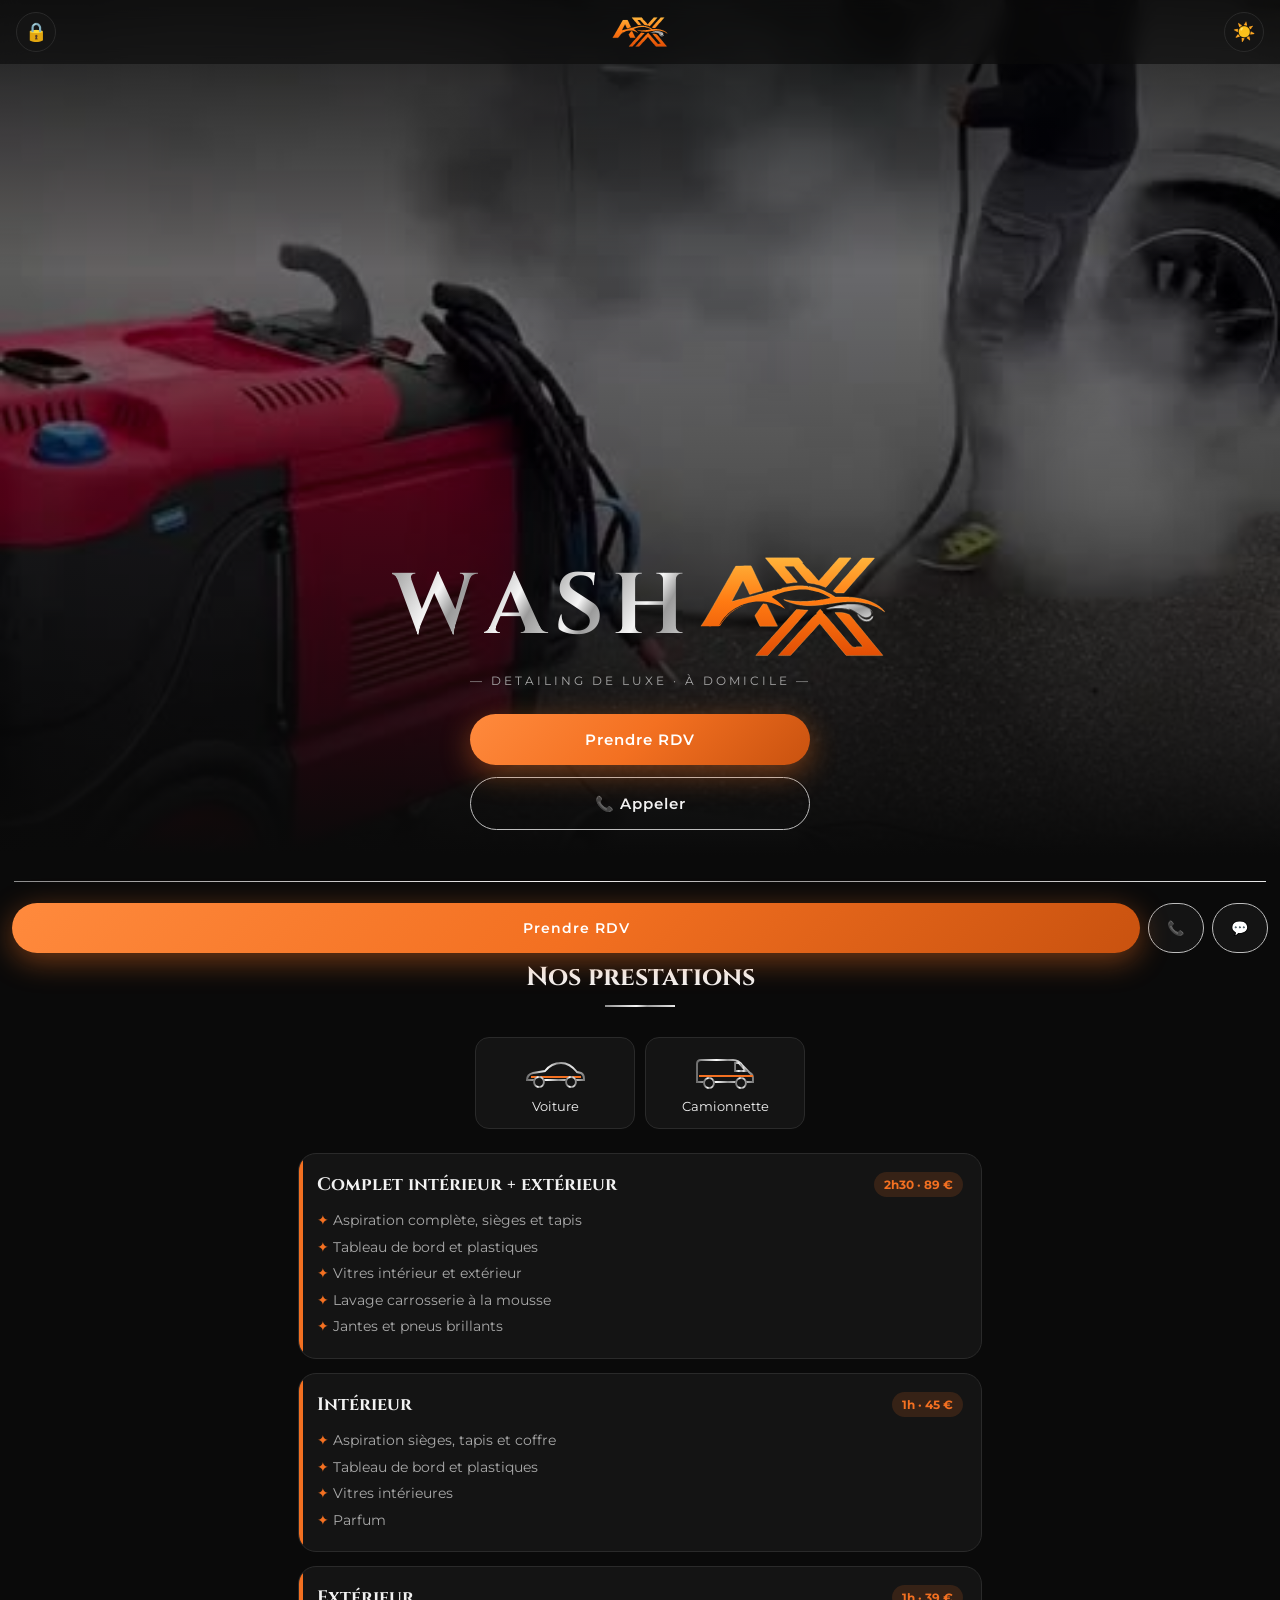
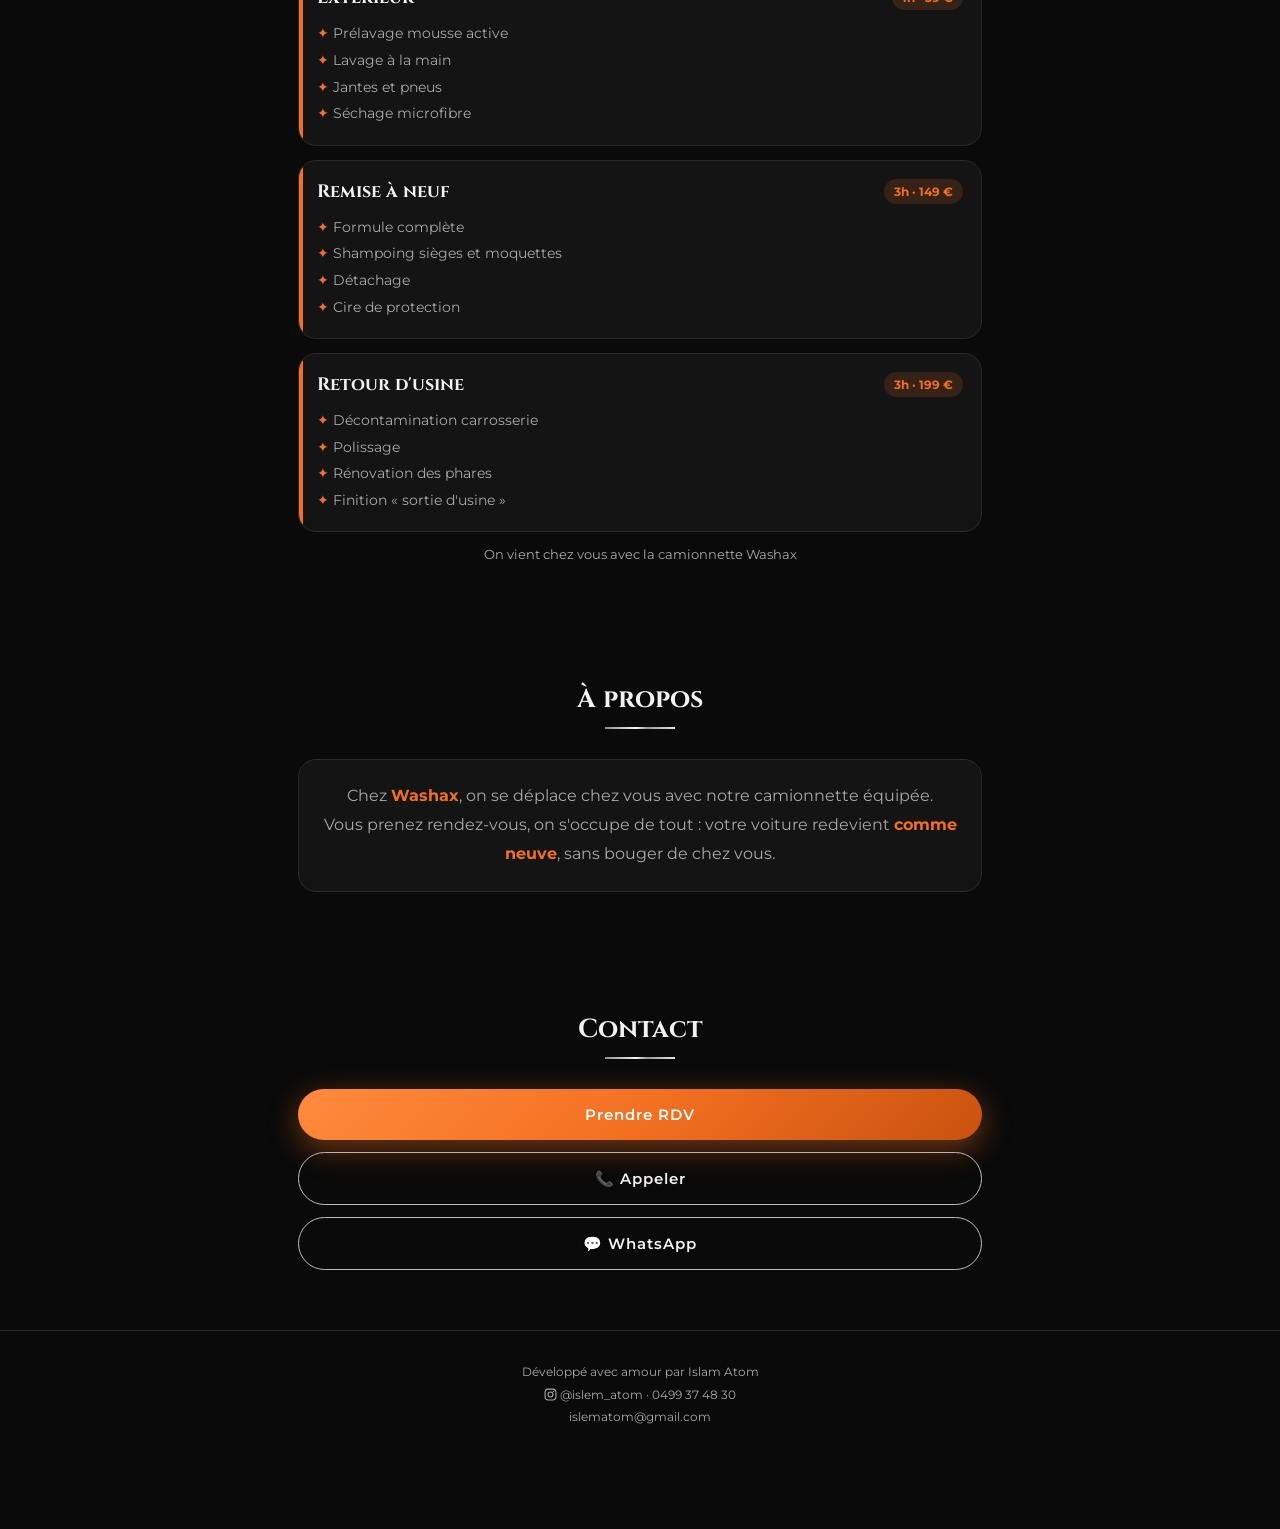
==== index.html @ f74127c4 "Washax v5.3 : site + panel + vidéo + logo Co-Authored-By: Claude Opus 5.5 <noreply@anthropic.com> Cl" ====
<!DOCTYPE html>
<html lang="fr">
<head>
<meta charset="UTF-8">
<meta name="viewport" content="width=device-width,initial-scale=1">
<title>Washax · Lavage auto à domicile</title>
<meta name="theme-color" content="#0a0a0a">
<link rel="icon" type="image/png" href="icone-48.png"><link rel="apple-touch-icon" href="icone-180.png">
<meta property="og:title" content="Washax · Lavage auto de luxe à domicile"><meta property="og:description" content="Réservez votre lavage en ligne : on vient chez vous avec la camionnette Washax."><meta property="og:image" content="https://washax.netlify.app/og.jpg"><meta property="og:image:width" content="1200"><meta property="og:image:height" content="630"><meta property="og:type" content="website"><meta name="twitter:card" content="summary_large_image">

<link href="https://fonts.googleapis.com/css2?family=Cinzel:wght@500;700&family=Montserrat:wght@300;400;600&display=swap" rel="stylesheet">
<style>
:root{--bg:#0a0a0a;--card:#141414;--txt:#f2f2f2;--sub:#a9a9a9;--or:#F37021;--ag:linear-gradient(120deg,#8d8d8d,#f5f5f5 45%,#9a9a9a 60%,#e8e8e8);--line:#2a2a2a}
body.jour{--bg:#f5f2ee;--card:#fff;--txt:#151515;--sub:#666;--line:#e3ddd5}
*{box-sizing:border-box;margin:0;padding:0}
body{background:var(--bg);color:var(--txt);font-family:Montserrat,sans-serif;transition:.4s;overflow-x:hidden}
.top{position:fixed;top:0;left:0;right:0;z-index:20;display:flex;justify-content:space-between;align-items:center;padding:12px 16px;background:rgba(10,10,10,.6);backdrop-filter:blur(10px)}
body.jour .top{background:rgba(245,242,238,.8)}
.ic{width:40px;height:40px;border-radius:50%;border:1px solid var(--line);background:var(--card);color:var(--txt);font-size:18px;cursor:pointer}
.logo{font-family:Cinzel;font-weight:700;letter-spacing:4px;font-size:20px;background:var(--ag);-webkit-background-clip:text;color:transparent;background-size:200%;animation:sh 4s linear infinite}
.logo b{color:var(--or);-webkit-text-fill-color:var(--or)}
@keyframes sh{to{background-position:200%}}
.hero{min-height:100svh;display:flex;flex-direction:column;justify-content:center;align-items:center;text-align:center;padding:90px 20px 40px;position:relative;overflow:hidden}
.glow{position:absolute;width:520px;height:520px;border-radius:50%;background:radial-gradient(circle,rgba(243,112,33,.35),transparent 65%);top:20%;animation:pulse 4s ease-in-out infinite}
@keyframes pulse{50%{transform:scale(1.15);opacity:.6}}
.show{position:absolute;top:70px;left:0;right:0;height:120px;perspective:300px;pointer-events:none}
.show i{position:absolute;left:50%;height:3px;border-radius:3px;background:linear-gradient(90deg,transparent,#fff,transparent);box-shadow:0 0 18px #fff,0 0 40px rgba(243,112,33,.6);transform:translateX(-50%) scaleX(0);animation:led .9s forwards}
.show i:nth-child(1){top:10px;width:90%;animation-delay:.2s}.show i:nth-child(2){top:45px;width:70%;animation-delay:.45s}.show i:nth-child(3){top:75px;width:50%;animation-delay:.7s}
@keyframes led{to{transform:translateX(-50%) scaleX(1)}}
.sol{position:absolute;left:0;right:0;bottom:30px;height:1px;background:linear-gradient(90deg,transparent,#c9c9c9 30%,#F37021 50%,#c9c9c9 70%,transparent);opacity:.7}
body.jour .show i{background:linear-gradient(90deg,transparent,#F37021,transparent);box-shadow:0 0 14px rgba(243,112,33,.5)}
.hero:before,.hero:after{content:"";position:absolute;left:14px;right:14px;height:1px;background:var(--ag)}
.hero:before{top:72px}.hero:after{bottom:18px}
.photo{position:absolute;inset:0;background-size:cover;background-position:center 60%;animation:kb 14s ease-out both}
@keyframes kb{from{transform:scale(1.25);filter:brightness(.2) saturate(0)}25%{filter:brightness(.75) saturate(1)}to{transform:scale(1.02);filter:brightness(.75)}}
.jet .sale{filter:sepia(.7) saturate(.6) brightness(.85) contrast(.8) blur(.6px)!important}
.boue{position:absolute;inset:0;background:url("data:image/svg+xml,%3Csvg xmlns='http://www.w3.org/2000/svg' width='400' height='800'%3E%3Cfilter id='n'%3E%3CfeTurbulence type='fractalNoise' baseFrequency='.018' numOctaves='4' seed='7'/%3E%3CfeColorMatrix values='0 0 0 0 .32 0 0 0 0 .23 0 0 0 0 .13 0 0 0 -2.4 1.55'/%3E%3C/filter%3E%3Crect width='400' height='800' filter='url(%23n)'/%3E%3C/svg%3E") center/cover;mix-blend-mode:multiply;opacity:.8}
.boue svg{position:absolute;inset:0;width:100%;height:100%}
.jet .barre:before,.jet .barre:after{content:"";position:absolute;top:0;bottom:0;width:40px;left:-36px;background:linear-gradient(90deg,transparent,rgba(255,255,255,.35));filter:blur(4px)}
.jet .barre:after{left:4px;background:linear-gradient(90deg,rgba(243,112,33,.4),transparent)}
.jet .propre{clip-path:none!important;opacity:0}
.jet.go .propre{animation:fondu 1.4s ease forwards,zoom 6s linear forwards!important}
@keyframes fondu{to{opacity:1}}
.jet .reflet{position:absolute;top:-20%;left:-60%;width:30%;height:140%;background:linear-gradient(100deg,transparent,rgba(255,255,255,.22),transparent);transform:skewX(-18deg)}
.jet.go .reflet{animation:refl 2.2s 1.2s ease-in-out}
@keyframes refl{to{left:140%}}
.jet .fv{position:absolute;inset:0;width:100%;height:100%;object-fit:cover;filter:brightness(.55) contrast(1.05) saturate(.9);transform:scale(1.05)}
.jet .fv{pointer-events:none}.fv::-webkit-media-controls,.fv::-webkit-media-controls-start-playback-button,.fv::-webkit-media-controls-panel{display:none!important;-webkit-appearance:none}
.jet{background-size:cover;background-position:center}.jet.nov .fv{opacity:0}.jet.nov{animation:kbf 12s ease-in-out infinite alternate;filter:brightness(.55)}@keyframes kbf{from{background-size:110%}to{background-size:135%}}
#splash{position:fixed;inset:0;z-index:80;background:radial-gradient(circle at 50% 45%,#1a1007,#000 65%);display:flex;flex-direction:column;align-items:center;justify-content:center;gap:14px;animation:spOut .7s 3.4s forwards;cursor:pointer}
#splash.out{animation:spOut .4s forwards}
@keyframes spOut{to{opacity:0;visibility:hidden}}
#splash .spn{font-family:Cinzel;font-weight:700;letter-spacing:12px;font-size:26px;background:linear-gradient(120deg,#8d8d8d,#fafafa 45%,#9a9a9a 60%,#e8e8e8);-webkit-background-clip:text;color:transparent;opacity:0;animation:let .8s 2.1s forwards}
#splash .spn b{-webkit-text-fill-color:#F37021}
#splash .spt{font-size:11px;letter-spacing:4px;text-transform:uppercase;color:#a9a9a9;opacity:0;animation:let .8s 2.5s forwards}
.voile{position:absolute;inset:0;background:linear-gradient(180deg,rgba(10,10,10,.85) 0%,rgba(10,10,10,.15) 35%,rgba(10,10,10,.35) 55%,var(--bg) 96%)}
.sweep2{position:absolute;inset:0;overflow:hidden}
.sweep2:after{content:"";position:absolute;top:-20%;left:-60%;width:35%;height:140%;background:linear-gradient(100deg,transparent,rgba(255,255,255,.28),transparent);transform:skewX(-18deg);animation:sw2 5s 2.5s ease-in-out infinite}
@keyframes sw2{0%{left:-60%}45%,100%{left:140%}}
.intro{position:fixed;inset:0;z-index:60;background:#050505;display:flex;flex-direction:column;align-items:center;justify-content:center;animation:out .7s 2.7s forwards}
@keyframes out{to{opacity:0;visibility:hidden}}
.lgi{width:150px;height:150px}
.lgi .d1,.lgi .d2,.lgi .d3{stroke-dasharray:300;stroke-dashoffset:300;animation:draw 1.4s ease forwards}
.lgi .d2{animation-delay:.3s}.lgi .d3{animation-delay:.7s}
@keyframes draw{to{stroke-dashoffset:0}}
.lgi .d4{transform:translateY(-60px);opacity:0;animation:goutte .6s 1.6s cubic-bezier(.5,0,.6,1.4) forwards}
@keyframes goutte{to{transform:none;opacity:1}}
.nom{font-family:Cinzel;font-weight:700;letter-spacing:10px;font-size:26px;margin-top:18px;background:var(--ag);-webkit-background-clip:text;color:transparent;opacity:0;animation:let .8s 1.9s forwards}
.nom b{-webkit-text-fill-color:#F37021}
.jet{position:absolute;inset:0;overflow:hidden}
.jet img{position:absolute;inset:0;width:100%;height:100%;object-fit:cover;transform:scale(1.08)}
.jet .sale{filter:grayscale(1) brightness(.35) contrast(.9) blur(1px)}
.jet .propre{clip-path:inset(0 100% 0 0);filter:saturate(1.15) contrast(1.05)}
.jet .barre{position:absolute;top:0;bottom:0;left:0;width:4px;background:#fff;box-shadow:0 0 12px #fff,0 0 30px #F37021,0 0 60px #F37021;opacity:0}
.jet.go .propre{animation:rev 2.2s cubic-bezier(.6,0,.3,1) forwards,zoom 6s linear forwards}
.jet.go .barre{animation:bar 2.2s cubic-bezier(.6,0,.3,1) forwards}
.jet.go .sale,.jet.go .boue{animation:zoom 6s linear forwards}
@keyframes rev{to{clip-path:inset(0 0 0 0)}}
@keyframes bar{0%{left:0;opacity:1}95%{opacity:1}100%{left:100%;opacity:0}}
@keyframes zoom{from{transform:scale(1.08)}to{transform:scale(1.18)}}
.voile{position:absolute;inset:0;background:linear-gradient(180deg,rgba(5,5,5,.8) 0%,rgba(5,5,5,0) 30%,rgba(5,5,5,.25) 55%,var(--bg) 95%)}
.hero>*:not(.jet):not(.voile){position:relative}
.hero{justify-content:flex-end;padding-bottom:60px}
.lgh{width:64px;height:64px;opacity:0;animation:let .8s .1s forwards}
.modele{margin-top:18px;font-size:11px;letter-spacing:3px;color:var(--or);text-transform:uppercase;min-height:14px;transition:opacity .4s}
.scene{position:absolute!important;inset:0;width:auto;max-width:none;height:auto}
.hero{justify-content:flex-end;padding-bottom:70px}
.real{display:flex;gap:12px;overflow-x:auto;scroll-snap-type:x mandatory;padding-bottom:10px;-webkit-overflow-scrolling:touch}
.real::-webkit-scrollbar{display:none}
.real figure{flex:0 0 78%;scroll-snap-align:center;border-radius:18px;overflow:hidden;position:relative;aspect-ratio:3/4;border:1px solid var(--line)}
.real img{width:100%;height:100%;object-fit:cover;transition:transform 6s}
.real figure:hover img{transform:scale(1.08)}
.real figcaption{position:absolute;left:0;right:0;bottom:0;padding:30px 14px 12px;background:linear-gradient(transparent,rgba(0,0,0,.85));color:#fff;font-family:Cinzel;font-size:15px}
.real figcaption b{display:block;font-family:Montserrat;font-weight:400;font-size:11px;letter-spacing:2px;color:var(--or)}
.scene{position:relative;width:100%;max-width:440px;height:200px}
.car{position:absolute;left:50%;bottom:34px;width:360px;transform:translateX(-50%);animation:drive 1.5s cubic-bezier(.15,.85,.25,1) both;overflow:visible}
.refl{bottom:-58px;transform:translateX(-50%) scaleY(-1);opacity:.18;-webkit-mask:linear-gradient(to top,#000,transparent 55%);mask:linear-gradient(to top,#000,transparent 55%);animation:driver 1.5s cubic-bezier(.15,.85,.25,1) both}
@keyframes drive{from{transform:translateX(-170%)}to{transform:translateX(-50%)}}
@keyframes driver{from{transform:translateX(-170%) scaleY(-1)}to{transform:translateX(-50%) scaleY(-1)}}
.wh{transform-box:fill-box;transform-origin:center;animation:spin .3s linear 5}
@keyframes spin{to{transform:rotate(360deg)}}
.beam,.phare{opacity:0;animation:on .5s 1.5s forwards}
@keyframes on{30%{opacity:1}45%{opacity:.2}100%{opacity:1}}
.under{animation:on 1s 1.5s both}
.foam{opacity:0;animation:foam 4.4s 1.6s forwards}
@keyframes foam{0%{opacity:0}25%,60%{opacity:1}85%,100%{opacity:0}}
.sweep rect{animation:swp 3.5s 4s ease-in-out infinite}
@keyframes swp{0%{transform:skewX(-20deg) translateX(0)}40%,100%{transform:skewX(-20deg) translateX(560px)}}
.spk path{transform-box:fill-box;transform-origin:center;transform:scale(0);animation:spk 2s 4.4s ease-in-out infinite}
.spk path:nth-child(2){animation-delay:4.8s}.spk path:nth-child(3){animation-delay:5.2s}
@keyframes spk{0%,100%{transform:scale(0) rotate(0)}40%{transform:scale(1.3) rotate(90deg)}70%{transform:scale(0)}}
.drop{position:absolute;top:0;width:2px;height:18px;background:linear-gradient(transparent,#bfe6ff);opacity:0;animation:fall linear infinite}
@keyframes fall{0%{transform:translateY(0);opacity:.9}100%{transform:translateY(150px);opacity:0}}
.pluie{position:absolute;inset:0;opacity:0;animation:pl 3.5s .3s forwards}
@keyframes pl{20%,70%{opacity:1}100%{opacity:0}}
.veh div svg{width:64px;height:40px;display:block;margin:0 auto 6px}
.bub{position:absolute;bottom:30px;border-radius:50%;border:1.5px solid rgba(255,255,255,.7);background:radial-gradient(circle at 30% 30%,rgba(255,255,255,.6),rgba(243,112,33,.08));animation:up linear infinite;opacity:0}
@keyframes up{0%{transform:translateY(0) scale(.4);opacity:0}15%{opacity:1}100%{transform:translateY(-240px) scale(1.1);opacity:0}}
h1 .axw{background:none!important;-webkit-text-fill-color:initial;color:initial;display:inline-flex;align-items:center}
h1{align-items:center;font-family:Cinzel;font-size:clamp(44px,13vw,86px);letter-spacing:6px;margin-top:10px;display:flex;gap:2px;justify-content:center}
h1 span{display:inline-block;background:var(--ag);-webkit-background-clip:text;color:transparent;opacity:0;animation:let .6s forwards}
h1 span.o{background:none;color:var(--or);-webkit-text-fill-color:var(--or);text-shadow:0 0 25px rgba(243,112,33,.6)}
@keyframes let{from{opacity:0;transform:translateY(30px) rotateX(90deg)}to{opacity:1;transform:none}}
.tag{color:var(--sub);letter-spacing:3px;text-transform:uppercase;font-size:12px;margin:8px 0 26px;opacity:0;animation:let .8s 4s forwards}
.btns{display:flex;flex-direction:column;gap:12px;width:100%;max-width:340px;opacity:0;animation:let .8s 4.3s forwards}
.b{display:block;padding:16px;border-radius:40px;font-weight:600;letter-spacing:1px;text-decoration:none;text-align:center;border:none;cursor:pointer;font-size:15px;font-family:inherit}
.b1{background:linear-gradient(135deg,#ff8a3d,#F37021 50%,#c9520f);color:#fff;box-shadow:0 8px 30px rgba(243,112,33,.45);position:relative;overflow:hidden}
.b1:after{content:"";position:absolute;inset:0;background:linear-gradient(100deg,transparent 30%,rgba(255,255,255,.45),transparent 70%);transform:translateX(-100%);animation:bt 2.6s infinite}
@keyframes bt{60%,100%{transform:translateX(100%)}}
.b2{border:1px solid #bdbdbd;color:var(--txt);background:transparent}
section{padding:60px 18px;max-width:720px;margin:auto}
h2{font-family:Cinzel;font-size:26px;text-align:center;margin-bottom:6px}
.line{width:70px;height:2px;margin:10px auto 30px;background:var(--ag)}
.pr{background:var(--card);border:1px solid var(--line);border-radius:18px;padding:18px;margin-bottom:14px;position:relative;overflow:hidden;opacity:0;transform:translateY(30px);transition:.7s}
.pr.vu{opacity:1;transform:none}
.pr:before{content:"";position:absolute;left:0;top:0;bottom:0;width:4px;background:var(--or)}
.pr h3{font-family:Cinzel;font-size:18px;display:flex;justify-content:space-between;align-items:center;gap:10px}
.dur{font-family:Montserrat;font-size:12px;background:rgba(243,112,33,.15);color:var(--or);padding:5px 10px;border-radius:20px;white-space:nowrap}
.pr ul{list-style:none;margin-top:10px;color:var(--sub);font-size:14px;line-height:1.9}
.pr li:before{content:"✦ ";color:var(--or)}
.veh{display:flex;gap:10px;justify-content:center;margin-bottom:24px}
.veh div{flex:1;max-width:160px;text-align:center;padding:14px;border-radius:14px;border:1px solid var(--line);background:var(--card);font-size:13px}
.ba{position:relative;border-radius:18px;overflow:hidden;aspect-ratio:16/10;border:1px solid var(--line);margin-bottom:12px}
.ba svg{position:absolute;inset:0;width:100%;height:100%}
.ba .apres{clip-path:inset(0 0 0 50%)}
.ba input{position:absolute;inset:0;width:100%;opacity:0;cursor:ew-resize}
.ba .bar{position:absolute;top:0;bottom:0;left:50%;width:3px;background:var(--or);pointer-events:none}
.ba .bar:after{content:"⇆";position:absolute;top:50%;left:50%;transform:translate(-50%,-50%);background:var(--or);color:#fff;width:38px;height:38px;border-radius:50%;display:grid;place-items:center}
.lab{position:absolute;top:10px;font-size:11px;letter-spacing:2px;background:rgba(0,0,0,.6);color:#fff;padding:4px 10px;border-radius:12px}
.small{text-align:center;color:var(--sub);font-size:13px}
.ab{background:var(--card);border:1px solid var(--line);border-radius:18px;padding:22px;line-height:1.8;color:var(--sub);text-align:center}
.ab b{color:var(--or)}
.ct{display:grid;gap:12px}
footer{text-align:center;padding:30px 16px 40px;color:var(--sub);font-size:12px;line-height:1.9;border-top:1px solid var(--line)}
footer a{color:var(--sub);text-decoration:none}
.modal{position:fixed;inset:0;z-index:50;background:rgba(0,0,0,.75);display:none;align-items:flex-end;justify-content:center}
.modal.on{display:flex}
.sheet{background:var(--card);width:100%;max-width:480px;border-radius:24px 24px 0 0;padding:28px 22px 34px;text-align:center;border-top:3px solid var(--or);animation:sl .4s}
@keyframes sl{from{transform:translateY(100%)}}
.sheet h3{font-family:Cinzel;font-size:22px;margin-bottom:12px}
.sheet p{color:var(--sub);font-size:14px;line-height:1.7;margin-bottom:18px}
.sheet .lst{text-align:left;color:var(--txt);font-size:14px;line-height:2;margin:0 auto 20px;max-width:300px}
.res{position:fixed;inset:0;z-index:55;background:var(--bg);display:none;flex-direction:column}
.res.on{display:flex;animation:sl .45s cubic-bezier(.2,.8,.2,1)}
.rh{display:flex;align-items:center;gap:12px;padding:14px 16px;border-bottom:1px solid var(--line)}
.rh button{background:none;border:none;color:var(--txt);font-size:22px;cursor:pointer;width:36px}
.rh h3{flex:1;font-family:Cinzel;font-size:17px;text-align:center}
.prog{height:3px;background:var(--line)}.prog i{display:block;height:100%;background:linear-gradient(90deg,#ff8a3d,#F37021);transition:width .5s}
.rb{flex:1;overflow-y:auto;padding:22px 18px 30px}
.st{animation:stin .45s cubic-bezier(.2,.8,.2,1)}
@keyframes stin{from{opacity:0;transform:translateX(40px)}}
.q{font-family:Cinzel;font-size:21px;margin-bottom:6px}.qs{color:var(--sub);font-size:13px;margin-bottom:18px}
.ch{display:grid;gap:10px}.ch.g2{grid-template-columns:1fr 1fr}
.op{background:var(--card);border:1px solid var(--line);border-radius:16px;padding:16px;text-align:left;color:var(--txt);font-family:inherit;font-size:15px;cursor:pointer;transition:.2s;display:flex;justify-content:space-between;align-items:center;gap:10px}
.op small{display:block;color:var(--sub);font-size:12px;margin-top:3px}
.op.sel,.op:active{border-color:var(--or);box-shadow:0 0 0 1px var(--or),0 8px 24px rgba(243,112,33,.25)}
.ch.g2 .op{flex-direction:column;text-align:center;padding:20px 10px}
.ch.g2 .op svg{width:70px;height:44px}
.days{display:flex;gap:8px;overflow-x:auto;padding-bottom:6px;margin-bottom:16px}.days::-webkit-scrollbar{display:none}
.day{flex:0 0 62px;background:var(--card);border:1px solid var(--line);border-radius:14px;padding:10px 0;text-align:center;color:var(--txt);font-family:inherit;cursor:pointer}
.day b{display:block;font-size:20px;margin:2px 0}.day small{font-size:11px;color:var(--sub);text-transform:uppercase}
.day.sel{background:var(--or);border-color:var(--or);color:#fff}.day.sel small{color:#fff}
.day:disabled{opacity:.3}
.hrs{display:grid;grid-template-columns:repeat(3,1fr);gap:8px}
.hr{padding:12px 0;border-radius:12px;border:1px solid var(--line);background:var(--card);color:var(--txt);font-family:inherit;font-size:15px;cursor:pointer}
.hr.sel{background:var(--or);color:#fff;border-color:var(--or)}.hr:disabled{opacity:.25;text-decoration:line-through}
.fi{display:block;width:100%;padding:15px;border-radius:14px;border:1px solid var(--line);background:var(--card);color:var(--txt);font-size:16px;font-family:inherit;margin-bottom:10px;outline:none}
.fi:focus{border-color:var(--or)}
.rf{padding:14px 16px 22px;border-top:1px solid var(--line)}
.rf .b{width:100%}.b1:disabled{opacity:.4;box-shadow:none}
.recap{background:var(--card);border:1px solid var(--line);border-radius:16px;padding:16px;font-size:14px;line-height:2}
.recap b{color:var(--or);font-weight:600}
.ok{text-align:center;padding-top:30px}
.ok svg{width:110px;height:110px}
.ok circle{stroke-dasharray:300;stroke-dashoffset:300;animation:draw 1s forwards}
.ok path{stroke-dasharray:100;stroke-dashoffset:100;animation:draw .6s .8s forwards}
.ok h4{font-family:Cinzel;font-size:24px;margin:18px 0 8px;opacity:0;animation:let .6s 1.2s forwards}
.ok p{color:var(--sub);font-size:14px;line-height:1.7;opacity:0;animation:let .6s 1.4s forwards}
.conf{position:fixed;width:8px;height:14px;top:-20px;z-index:70;animation:conf linear forwards}
@keyframes conf{to{transform:translateY(110vh) rotate(720deg)}}
.pn{position:fixed;inset:0;z-index:58;background:var(--bg);display:none;flex-direction:column}
.pn.on{display:flex;animation:sl .4s}
.kp{flex:1;display:flex;flex-direction:column;align-items:center;justify-content:center;gap:18px}
.dots{display:flex;gap:14px}.dots i{width:14px;height:14px;border-radius:50%;border:2px solid var(--or)}.dots i.f{background:var(--or)}
.dots.err{animation:sh2 .4s}@keyframes sh2{25%,75%{transform:translateX(-10px)}50%{transform:translateX(10px)}}
.pad{display:grid;grid-template-columns:repeat(3,72px);gap:14px}
.pad button{height:72px;border-radius:50%;border:1px solid var(--line);background:var(--card);color:var(--txt);font-size:24px;font-family:inherit;cursor:pointer}
.pad button:active{background:var(--or);color:#fff}
.ph{display:flex;align-items:center;gap:10px;padding:14px 16px;border-bottom:1px solid var(--line)}
.ph h3{flex:1;font-family:Cinzel;font-size:17px}
.tabs{display:flex;overflow-x:auto;border-bottom:1px solid var(--line)}.tabs::-webkit-scrollbar{display:none}
.tabs button{flex:1;min-width:62px;padding:12px 2px;background:none;border:none;border-bottom:2px solid transparent;color:var(--sub);font-family:inherit;font-size:11.5px;cursor:pointer}
.tabs button.on{color:var(--or);border-color:var(--or)}
.pb{flex:1;overflow-y:auto;padding:16px}
.kpi{display:grid;grid-template-columns:repeat(3,1fr);gap:8px;margin-bottom:16px}
.kpi div{background:var(--card);border:1px solid var(--line);border-radius:14px;padding:12px 6px;text-align:center;font-size:11px;color:var(--sub)}
.kpi b{display:block;font-size:22px;color:var(--or);font-family:Cinzel}
.cd{background:var(--card);border:1px solid var(--line);border-radius:16px;padding:14px;margin-bottom:10px;font-size:14px;line-height:1.7}
.cd .t{display:flex;justify-content:space-between;align-items:center;font-weight:600}
.bdg{font-size:11px;padding:3px 9px;border-radius:10px;font-weight:600}
.att{background:rgba(243,112,33,.15);color:var(--or)}.okk{background:rgba(46,204,113,.15);color:#2ecc71}.ref{background:rgba(231,76,60,.15);color:#e74c3c}
.ac{display:grid;grid-template-columns:repeat(4,1fr);gap:6px;margin-top:10px}
.ac button,.ac a{padding:10px 2px;border-radius:10px;border:1px solid var(--line);background:none;color:var(--txt);font-size:12px;font-family:inherit;text-align:center;text-decoration:none;cursor:pointer}
.ac .g{background:#2ecc71;border-color:#2ecc71;color:#fff}.ac .w{background:#25D366;border-color:#25D366;color:#fff}
.mod{display:none;gap:6px;margin-top:8px}.mod.on{display:flex}
.mod input{flex:1;padding:9px;border-radius:10px;border:1px solid var(--line);background:var(--bg);color:var(--txt);font-family:inherit}
.vide{text-align:center;color:var(--sub);padding:40px 0;font-size:14px}
.pp{display:grid;grid-template-columns:1fr 1fr;gap:8px;margin-top:12px}
.pp img,.pp .ph0{width:100%;aspect-ratio:1;object-fit:cover;border-radius:12px;background:var(--card);border:1px dashed var(--line);display:grid;place-items:center;color:var(--sub);font-size:12px}
.up{display:block;text-align:center;padding:14px;border:1px dashed var(--or);border-radius:14px;color:var(--or);cursor:pointer;margin-bottom:8px}
.rg{display:flex;justify-content:space-between;align-items:center;gap:8px;padding:10px 0;border-bottom:1px solid var(--line);font-size:14px}
.rg input{width:80px;padding:8px;border-radius:10px;border:1px solid var(--line);background:var(--bg);color:var(--txt);text-align:right;font-family:inherit}
.bas{position:fixed;left:12px;right:12px;bottom:12px;z-index:30;display:flex;gap:8px;transform:translateY(130%);transition:transform .4s cubic-bezier(.2,.8,.2,1)}
.bas.on{transform:none}.bas .b{flex:1;padding:15px 8px;font-size:14px}.bas .b2{flex:0 0 56px;background:var(--card);padding:15px 0}
footer{padding-bottom:100px}
.cal{background:var(--card);border:1px solid var(--line);border-radius:18px;padding:14px}
.calh{display:flex;justify-content:space-between;align-items:center;margin-bottom:10px}.calh b{font-family:Cinzel;text-transform:capitalize}
.calh button{width:38px;height:38px;border-radius:50%;border:1px solid var(--line);background:none;color:var(--txt);font-size:20px;cursor:pointer}
.calw,.calg{display:grid;grid-template-columns:repeat(7,1fr);gap:4px;text-align:center}.calw{font-size:11px;color:var(--sub);margin-bottom:6px}
.cd2{aspect-ratio:1;border-radius:50%;border:none;background:none;color:var(--txt);font-family:inherit;font-size:15px;cursor:pointer}
.cd2.free{background:rgba(243,112,33,.12);color:var(--txt);font-weight:600}.cd2.full{color:var(--sub);text-decoration:line-through}.cd2.off{opacity:.25}
.cd2.sel{background:var(--or)!important;color:#fff;box-shadow:0 4px 16px rgba(243,112,33,.5)}
.leg{display:flex;justify-content:center;gap:14px;margin-top:10px;font-size:11px;color:var(--sub)}.leg i{display:inline-block;width:10px;height:10px;border-radius:50%;margin-right:5px;vertical-align:-1px}
.l1{background:rgba(243,112,33,.5)}.l2{border:1px solid var(--sub)}.l3{background:var(--line)}
.lbl{font-size:12px;letter-spacing:2px;text-transform:uppercase;color:var(--or);margin:18px 0 8px}.lbl small{text-transform:none;letter-spacing:0;color:var(--sub)}
.sl{border:1px solid var(--line);border-radius:16px;overflow:hidden}
.slt{display:flex;align-items:center;gap:14px;width:100%;min-height:48px;padding:0 14px;border:none;border-top:1px dashed var(--line);background:var(--card);color:var(--txt);font-family:inherit;font-size:14px;text-align:left;cursor:pointer}
.slt:first-child{border-top:none}.slt b{width:52px;font-size:16px}.slt span{color:var(--sub);font-size:12px}
.slt.sel{background:var(--or);color:#fff}.slt.sel span{color:#fff}.slt:disabled{opacity:.35}.slt:disabled b{text-decoration:line-through}
.canal{display:grid;grid-template-columns:1fr 1fr;gap:8px;margin-bottom:10px}.canal button{padding:13px;border-radius:14px;border:1px solid var(--line);background:var(--card);color:var(--txt);font-family:inherit;font-size:14px;cursor:pointer}.canal .on{border-color:var(--or);box-shadow:0 0 0 1px var(--or)}
.abs{display:flex;gap:10px;margin:14px 0 4px;padding:12px 14px;border-radius:14px;background:rgba(243,112,33,.08);font-size:13px;line-height:1.6;color:var(--sub)}.abs>span:first-child{color:var(--or)}.abs b{color:var(--txt)}
.mousse{position:fixed;inset:0;z-index:70;pointer-events:none;overflow:hidden;transition:opacity 1s}
.mousse.fin{opacity:0}
.mousse .vague{position:absolute;left:-10%;right:-10%;bottom:-100%;height:100%;background:linear-gradient(#fff,#ececec);opacity:.95;animation:vg 1.3s .2s cubic-bezier(.3,.8,.3,1) forwards,vg2 1s 1.6s ease-in forwards}
@keyframes vg{to{bottom:-35%}}@keyframes vg2{to{bottom:-110%}}
.mousse i{position:absolute;bottom:-80px;border-radius:50%;background:radial-gradient(circle at 30% 28%,#fff 0 12%,rgba(255,255,255,.55) 13%,rgba(255,255,255,.12) 62%,rgba(243,112,33,.18));border:1.5px solid rgba(255,255,255,.8);box-shadow:inset -4px -6px 10px rgba(243,112,33,.15),0 0 12px rgba(255,255,255,.3);animation:bul ease-out forwards}
@keyframes bul{0%{transform:translateY(0) scale(.5);opacity:0}15%{opacity:1}80%{opacity:1}100%{transform:translateY(-105vh) translateX(20px) scale(1.15);opacity:0}}
.mousse .vague b{position:absolute;border-radius:50%;background:radial-gradient(circle at 35% 30%,#fff,#f1f1f1 70%,#e2e2e2)}
.ok{position:relative}.ok:after{content:"";position:absolute;top:20px;left:50%;width:120px;height:120px;transform:translateX(-50%);border-radius:50%;background:linear-gradient(100deg,transparent 35%,rgba(255,255,255,.55) 50%,transparent 65%) -150px 0/300px 100% no-repeat;animation:brille 1.2s 3s ease-in-out forwards;pointer-events:none}
@keyframes brille{to{background-position:150px 0}}
.ok .etin{position:absolute;color:#fff;font-size:18px;opacity:0;animation:et 1.4s ease-in-out forwards}
@keyframes et{0%{opacity:0;transform:scale(0) rotate(0)}40%{opacity:1;transform:scale(1.3) rotate(90deg)}100%{opacity:0;transform:scale(0) rotate(180deg)}}
.ac .s{background:var(--card);border-color:var(--or);color:var(--or)}
.jauge{height:8px;border-radius:8px;background:var(--line);margin-top:12px;overflow:hidden}.jauge i{display:block;height:100%;background:linear-gradient(90deg,#ff8a3d,#F37021)}
.pack{display:flex;justify-content:space-between;align-items:center}
.toast{position:fixed;left:50%;bottom:30px;transform:translateX(-50%);z-index:90;background:#1c1c1c;color:#fff;border:1px solid var(--or);padding:12px 18px;border-radius:30px;font-size:13px;white-space:nowrap;animation:let .3s}
.cd2{position:relative}.cd2 .pts{position:absolute;bottom:3px;left:0;right:0;display:flex;justify-content:center;gap:2px}.cd2 .pts i{width:5px;height:5px;border-radius:50%;background:#2ecc71}.cd2 .pts i.a{background:var(--or)}
.cd2.fe{background:rgba(231,76,60,.15);color:#e74c3c}.cd2.auj{box-shadow:inset 0 0 0 1.5px var(--or)}
</style>
</head>
<body>
<svg width="0" height="0" style="position:absolute"><defs>
<linearGradient id="ag" x1="0" x2="1"><stop offset="0" stop-color="#6e6e6e"/><stop offset=".35" stop-color="#fafafa"/><stop offset=".55" stop-color="#8f8f8f"/><stop offset=".8" stop-color="#e6e6e6"/><stop offset="1" stop-color="#7a7a7a"/></linearGradient>
<linearGradient id="beam" x1="0" x2="1"><stop offset="0" stop-color="#fff" stop-opacity=".9"/><stop offset="1" stop-color="#fff" stop-opacity="0"/></linearGradient>
<path id="body" d="M16 90C14 78 20 70 38 66L118 56C150 30 186 18 226 18C266 18 296 36 322 56L364 64C380 68 388 78 386 90C384 98 380 100 374 100L340 100A34 34 0 0 0 272 100L130 100A34 34 0 0 0 62 100L26 100C20 100 18 97 18 92Z"/>
<clipPath id="cb"><use href="#body"/></clipPath>
<g id="vitres" fill="#0b0b0b"><path d="M138 56C164 36 192 25 222 25L226 25L226 56Z"/><path d="M234 25C264 26 288 40 306 56L234 56Z"/></g>
<g id="roue"><circle r="27" fill="#0a0a0a"/><circle r="19" fill="url(#ag)"/><g stroke="#1a1a1a" stroke-width="4"><line y1="-17" y2="17"/><line x1="-16" y1="-5" x2="16" y2="5"/><line x1="-16" y1="5" x2="16" y2="-5"/></g><circle r="4" fill="#F37021"/></g>
<symbol id="lg" viewBox="0 0 100 100"><circle cx="50" cy="50" r="46" fill="none" stroke="url(#ag)" stroke-width="2.5" class="d1"/><circle cx="50" cy="50" r="40" fill="none" stroke="#F37021" stroke-width=".8" class="d2"/><path d="M27 38L40 72L50 48L60 72L73 38" fill="none" stroke="url(#ag)" stroke-width="5" stroke-linejoin="round" stroke-linecap="round" class="d3"/><path d="M50 16C50 16 44 25 44 29A6 6 0 0 0 56 29C56 25 50 16 50 16Z" fill="#F37021" class="d4"/></symbol></defs></svg>
<div class="top">
  <button class="ic" onclick="ouvre('panel')" aria-label="Panel">🔒</button>
  <div class="logo"><img src="[data-uri]" alt="Washax" style="height:30px;display:block"></div>
  <button class="ic" id="th" onclick="theme()">☀️</button>
</div>

<div id="splash" onclick="this.classList.add('out')"><svg class="lgh" style="width:min(78vw,460px);height:auto" xmlns="http://www.w3.org/2000/svg" viewBox="-10 -10 1204 650"><style>
.lgh .ol{fill-opacity:0;stroke-dasharray:3000;stroke-dashoffset:3000;animation:lgTr 1.6s ease forwards,lgFi .8s 1.2s ease forwards}
@keyframes lgTr{to{stroke-dashoffset:0}}@keyframes lgFi{to{fill-opacity:1}}
.lgh .gt{opacity:0;transform:translate(-40px,-60px);animation:lgGt .7s 1.7s cubic-bezier(.4,1.6,.5,1) forwards}
@keyframes lgGt{to{opacity:1;transform:none}}
.lgh .sh{animation:lgSh 3s 2.4s ease-in-out infinite backwards}@keyframes lgSh{0%{transform:translateX(-500px)}60%,100%{transform:translateX(1700px)}}
</style><defs>
<linearGradient id="lgO" x1="0" y1="0" x2="0" y2="1"><stop offset="0" stop-color="#FFB33A"/><stop offset=".45" stop-color="#FF7A12"/><stop offset="1" stop-color="#E24E05"/></linearGradient>
<linearGradient id="lgS" x1="0" y1="0" x2="1" y2="1"><stop offset="0" stop-color="#ffffff"/><stop offset=".5" stop-color="#9a9a9a"/><stop offset="1" stop-color="#e8e8e8"/></linearGradient>
<linearGradient id="lgH" x1="0" x2="1"><stop offset="0" stop-color="#fff" stop-opacity="0"/><stop offset=".5" stop-color="#fff" stop-opacity=".55"/><stop offset="1" stop-color="#fff" stop-opacity="0"/></linearGradient>
<clipPath id="lgC"><path d="M354.6 627.7C353.1 627.0 354.5 625.0 362.9 615.6C367.8 610.1 375.7 601.2 380.6 595.7C385.4 590.2 391.8 583.0 394.8 579.6C397.8 576.2 401.5 572.1 402.9 570.4C404.4 568.7 407.7 564.9 410.2 562.0C412.8 559.1 416.7 554.7 418.8 552.2C421.0 549.7 428.1 541.6 434.8 534.3C441.4 526.9 448.0 519.5 449.5 517.8C454.2 512.3 472.6 491.8 474.6 489.8C475.6 488.6 478.2 485.7 480.3 483.2C482.4 480.8 485.7 477.2 487.5 475.2C489.3 473.3 494.6 467.4 499.2 462.0C503.9 456.7 509.0 450.9 510.5 449.2C512.0 447.6 518.1 440.7 524.0 434.0C529.9 427.3 537.7 418.5 541.3 414.5C544.9 410.5 553.4 400.9 560.2 393.2C567.1 385.6 573.9 377.9 575.5 376.2C577.0 374.6 581.5 369.5 585.6 365.0C607.5 340.3 613.1 334.0 614.3 333.0C616.0 331.7 617.4 331.7 631.2 333.0C637.3 333.5 647.4 334.4 653.6 335.0C659.8 335.6 669.6 336.2 675.4 336.3C690.3 336.7 690.0 336.4 684.3 342.7C682.3 344.9 679.2 348.5 677.4 350.6C675.7 352.7 670.5 358.5 666.0 363.6C657.4 373.1 652.1 379.1 642.1 390.5C638.9 394.2 632.5 401.4 628.0 406.5C623.5 411.6 616.3 419.8 612.0 424.7C607.7 429.7 602.2 435.9 599.8 438.7C597.3 441.4 593.8 445.4 592.0 447.4C590.2 449.5 587.4 452.7 585.8 454.5C584.1 456.3 580.4 460.5 577.5 463.7C574.6 467.0 570.0 472.2 567.2 475.2C564.5 478.3 561.1 482.1 559.7 483.7C558.4 485.4 555.1 489.0 552.5 491.8C549.9 494.5 545.3 499.6 542.2 503.0C539.2 506.4 533.4 512.9 529.2 517.5C518.9 528.8 510.1 538.7 504.8 544.7C502.3 547.6 495.2 555.4 489.0 562.2C482.8 569.0 475.6 577.0 473.0 580.0C470.4 583.0 465.2 588.7 461.5 592.8C457.8 596.8 452.7 602.5 450.1 605.4C447.6 608.4 442.8 613.7 439.5 617.2C436.2 620.8 432.8 624.6 431.8 625.8L430.1 627.8L392.7 627.8C372.1 627.9 355.0 627.8 354.6 627.7ZM499.3 627.3C498.0 626.4 498.4 625.9 503.6 620.6C505.9 618.2 509.4 614.4 511.3 612.2C514.6 608.4 517.1 605.6 535.5 585.3C539.8 580.6 546.6 572.9 550.8 568.3C554.9 563.6 559.8 558.1 561.8 556.0C563.7 553.9 565.9 551.5 566.7 550.5C567.5 549.5 571.3 545.2 575.2 540.9C579.1 536.6 585.4 529.6 589.2 525.2C593.1 520.8 597.9 515.5 600.0 513.3C603.7 509.3 613.5 498.5 618.0 493.3C621.8 488.9 638.3 470.8 645.5 463.0C649.2 459.0 653.6 454.2 655.3 452.3C656.9 450.4 661.0 445.9 664.3 442.3C667.6 438.7 674.7 430.9 680.0 425.0C694.6 408.8 697.6 405.5 705.5 397.0C709.5 392.7 715.5 386.1 718.8 382.4C725.2 375.1 726.0 374.4 727.5 375.7C728.2 376.4 728.6 376.5 729.4 376.0C731.3 375.1 732.3 372.0 730.8 372.0C729.3 372.0 729.4 370.9 731.0 369.2C732.5 367.7 732.9 367.5 734.3 367.8C735.9 368.1 736.3 367.8 740.7 363.4C745.4 358.8 746.5 357.0 744.5 357.0C742.0 357.0 742.5 356.0 748.1 349.7C764.1 331.6 765.1 330.5 766.4 330.5C767.5 330.5 770.7 334.0 779.3 344.5C783.5 349.7 783.5 349.8 783.2 351.9C782.9 354.4 784.2 357.1 786.5 358.3C790.5 360.3 796.8 365.8 800.4 370.6C801.4 371.8 805.3 376.2 809.0 380.3C812.7 384.4 817.5 389.8 819.5 392.2C821.6 394.7 824.8 398.5 826.8 400.8C828.7 403.0 834.2 409.6 839.0 415.3C843.8 421.1 849.2 427.5 851.0 429.6C852.8 431.7 855.6 435.0 857.2 437.0C858.9 439.0 861.7 442.4 863.5 444.4C865.3 446.5 869.6 451.6 873.0 455.7C876.4 459.8 880.3 464.3 881.5 465.8C882.7 467.2 885.8 470.8 888.2 473.8C903.0 491.4 912.4 502.5 916.8 507.5C918.1 509.1 922.1 513.7 925.5 517.8C933.3 527.0 958.1 556.1 961.9 560.5C963.5 562.3 965.9 565.1 967.2 566.7C969.9 569.8 972.6 571.5 975.0 571.5C975.8 571.5 977.5 572.0 978.6 572.5C979.7 573.1 981.9 573.7 983.4 573.8C985.0 573.9 987.9 574.4 989.9 574.8C993.9 575.7 996.0 575.5 996.0 574.1C996.0 571.8 996.6 571.8 1017.6 571.5C1031.6 571.3 1037.6 571.1 1038.0 570.7C1038.9 569.8 1038.2 568.3 1034.8 564.2C1031.2 559.7 1027.9 555.6 1023.8 550.5C1022.1 548.4 1018.9 544.5 1016.5 541.7C1014.2 538.9 1010.1 534.0 1007.5 530.7C1001.5 523.3 999.6 521.0 996.3 517.0C990.8 510.4 983.6 501.6 979.2 496.2C976.8 493.2 971.5 486.8 967.5 482.0C963.5 477.2 958.4 470.9 956.1 468.0C953.7 465.1 950.4 461.1 948.7 459.0C947.0 456.9 941.9 450.9 937.5 445.5C924.6 429.9 923.4 428.5 920.2 424.8C918.6 422.8 916.5 420.2 915.5 419.0C914.6 417.8 912.4 415.2 910.8 413.2C907.7 409.8 900.2 400.7 897.2 397.0C896.3 395.9 893.4 392.5 890.7 389.4C884.9 382.8 884.5 382.3 874.0 369.4C871.7 366.6 868.7 363.0 867.3 361.4C861.0 354.4 860.1 353.0 861.9 352.3C863.3 351.7 897.3 351.9 902.5 352.5C919.1 354.3 930.0 356.7 942.5 361.2C951.5 364.4 954.7 365.9 955.8 367.3C956.3 368.0 961.2 374.1 966.8 380.7C972.2 387.3 977.6 393.9 978.8 395.3C979.9 396.7 982.3 399.8 984.3 402.1C986.2 404.4 988.3 407.0 989.0 407.8C992.2 411.9 1004.1 426.4 1013.5 437.7C1015.6 440.2 1018.6 443.9 1020.2 446.0C1021.9 448.1 1024.6 451.3 1026.2 453.2C1027.9 455.2 1030.1 457.8 1031.0 459.0C1031.9 460.2 1033.8 462.5 1035.0 464.0C1040.6 470.6 1049.0 481.0 1050.8 483.3C1051.9 484.7 1055.5 489.1 1058.8 493.1C1062.1 497.0 1065.7 501.4 1066.8 502.8C1067.9 504.2 1070.7 507.7 1073.0 510.5C1078.2 516.9 1079.9 518.9 1087.1 527.8C1090.2 531.7 1097.4 540.4 1103.0 547.2C1108.6 554.0 1114.3 560.8 1115.5 562.4C1116.7 564.0 1119.9 567.8 1122.5 570.8C1125.1 573.9 1128.4 577.8 1129.8 579.5C1131.1 581.3 1133.0 583.5 1133.8 584.5C1134.7 585.4 1137.5 589.0 1140.2 592.2C1147.5 601.3 1160.1 616.7 1164.0 621.4C1167.6 625.8 1167.9 626.4 1166.9 627.4C1165.9 628.4 935.0 628.3 933.1 627.3C932.3 626.9 929.4 623.8 926.7 620.4C924.0 617.0 919.8 612.0 917.5 609.2C915.2 606.4 911.9 602.5 910.2 600.5C908.6 598.4 906.4 595.9 905.4 594.8C904.4 593.7 899.7 588.0 894.9 582.2C886.2 571.6 876.3 559.7 870.1 552.3C868.3 550.1 865.7 547.0 864.5 545.5C863.3 543.9 859.5 539.4 856.2 535.4C843.0 519.6 839.1 515.0 829.7 503.5C824.3 496.9 815.4 486.2 807.8 477.0C803.9 472.5 799.0 466.5 796.8 463.9C794.5 461.2 791.7 457.8 790.5 456.3C782.1 446.2 779.2 442.8 772.4 434.4C764.4 424.6 763.4 423.6 761.9 424.6C760.4 425.6 750.5 436.1 740.0 448.0C735.5 453.1 729.8 459.3 727.5 461.8C725.1 464.2 721.2 468.5 718.7 471.3C716.3 474.0 709.8 481.2 704.2 487.2C698.8 493.3 690.3 502.5 685.5 507.8C671.8 522.9 663.3 532.2 656.5 539.5C653.1 543.2 647.1 549.8 643.2 554.0C625.7 573.2 613.6 586.5 610.5 589.8C608.7 591.7 602.7 598.2 597.2 604.2C582.9 620.0 576.6 626.7 575.3 627.4C573.7 628.3 500.6 628.3 499.3 627.3ZM3.4 440.5C1.9 439.6 2.3 438.9 7.0 432.3C9.5 428.8 12.2 425.0 12.9 423.8C14.6 420.9 26.9 401.4 30.0 396.5C31.3 394.4 34.0 389.9 36.0 386.5C38.0 383.1 40.3 379.4 41.0 378.2C41.7 377.1 43.2 374.7 44.2 372.8C45.3 370.8 47.2 367.4 48.5 365.2C49.8 363.1 52.0 359.3 53.4 357.0C54.7 354.7 56.9 350.9 58.2 348.8C65.0 337.0 73.5 322.3 83.4 304.8C87.9 296.8 92.6 288.4 93.9 286.2C95.2 284.1 98.1 278.8 100.5 274.5C102.9 270.2 105.8 265.2 106.9 263.2C108.0 261.3 110.6 256.6 112.8 252.8C114.9 248.9 118.3 242.9 120.3 239.5C122.2 236.1 125.0 231.2 126.3 228.8C127.6 226.3 129.1 223.7 129.5 223.0C130.0 222.3 132.1 218.6 134.2 214.8C136.4 210.9 140.4 203.7 143.2 198.8C146.0 193.8 150.1 186.6 152.2 182.8C154.4 178.9 157.1 174.2 158.2 172.2C161.9 165.7 169.1 152.8 172.3 146.9C174.0 143.7 176.4 139.4 177.7 137.3C179.0 135.2 181.2 131.3 182.6 128.6C184.0 125.9 185.7 123.1 186.3 122.2C186.9 121.4 187.7 120.0 188.1 119.0C188.5 118.0 190.5 114.4 192.6 111.0C194.7 107.6 197.5 102.6 199.0 99.9C200.4 97.2 201.8 94.9 202.0 94.7C202.3 94.6 203.3 92.8 204.2 90.7C205.2 88.7 207.1 85.1 208.4 82.9C209.8 80.6 212.1 76.5 213.5 73.8C214.9 71.0 217.0 67.6 218.0 66.2C219.1 64.8 220.0 63.5 220.0 63.3C220.0 61.7 223.6 55.6 224.9 55.1C225.7 54.7 232.9 54.5 244.2 54.3C256.5 54.2 262.9 54.0 264.2 53.5C265.6 53.1 266.5 53.1 267.8 53.5C269.2 54.0 270.5 54.0 273.4 53.5C279.7 52.4 322.9 52.7 324.4 53.9C325.2 54.4 328.0 59.8 332.2 69.0C335.9 76.8 340.3 86.3 342.1 90.0C343.9 93.7 346.1 98.4 347.0 100.5C347.9 102.6 351.5 110.2 355.1 117.4C358.6 124.6 361.5 130.6 361.5 130.8C361.5 130.9 364.6 137.5 368.3 145.4C372.0 153.3 378.1 166.3 381.9 174.2C385.6 182.2 390.0 191.8 391.8 195.5C399.2 211.4 399.2 211.5 398.2 212.9C397.6 213.8 392.7 215.3 376.8 219.5C373.4 220.4 367.8 221.9 364.2 223.0C357.5 224.9 340.1 229.8 332.2 231.8C329.8 232.5 325.7 233.6 323.2 234.3C313.9 236.9 313.8 236.9 310.8 230.0C308.2 224.2 304.4 215.7 301.8 210.0C294.7 194.5 293.0 190.9 289.1 183.0C286.8 178.2 284.5 173.2 284.0 172.0C283.5 170.8 281.6 166.6 279.7 162.8C277.8 158.9 275.5 154.1 274.6 152.1C272.2 146.9 271.4 147.1 267.7 153.8C263.0 162.4 260.5 167.0 254.9 177.5C251.6 183.7 247.1 191.9 245.0 195.8C242.9 199.6 239.0 206.8 236.4 211.8C231.8 220.5 228.7 226.2 222.8 236.9C221.3 239.7 220.0 242.2 220.0 242.3C220.0 242.5 218.8 244.8 217.3 247.4C210.5 259.7 201.0 278.4 201.0 279.5C201.0 281.1 201.8 281.1 209.3 279.0C213.4 277.8 217.9 276.6 219.2 276.3C220.6 275.9 224.3 274.9 227.5 274.0C235.6 271.8 243.1 269.8 251.5 267.7C255.5 266.7 260.7 265.4 263.0 264.8C265.3 264.1 279.6 260.6 294.8 256.8C309.9 253.1 324.8 249.3 328.0 248.4C331.2 247.6 334.5 246.7 335.5 246.5C337.1 246.1 339.5 245.5 350.8 242.5C352.9 241.9 356.8 240.9 359.2 240.2C379.5 235.0 383.8 233.8 388.0 232.5C390.6 231.7 394.0 230.7 395.5 230.3C397.0 229.9 401.1 228.8 404.5 227.8C407.9 226.8 413.2 225.3 416.2 224.4C419.3 223.6 423.2 222.4 425.0 221.9C426.8 221.3 434.2 219.3 441.5 217.3C448.8 215.2 458.3 212.6 462.6 211.3C471.8 208.6 476.4 207.5 476.7 207.9C477.3 208.5 476.9 209.1 475.4 210.0C473.8 211.0 473.8 211.0 475.0 211.0C476.4 211.0 484.2 209.0 487.2 207.8C488.4 207.4 489.7 207.0 490.4 207.0C491.6 207.0 495.0 205.5 495.0 205.0C495.0 204.8 494.5 204.5 493.9 204.3C492.8 204.0 492.8 204.0 493.7 203.2C495.1 202.2 497.1 202.3 498.1 203.5C499.2 204.7 502.0 204.6 507.5 203.0C509.3 202.5 511.9 201.9 513.2 201.7C516.2 201.3 521.0 199.6 521.0 199.0C521.0 198.7 520.5 198.3 520.0 198.0C517.9 196.9 518.7 196.4 525.0 195.0C527.3 194.5 530.6 193.8 532.2 193.4C537.3 192.1 544.5 190.6 550.5 189.5C564.6 186.9 567.3 186.5 575.8 185.2C592.9 182.7 609.1 181.5 636.0 180.7C649.5 180.2 676.1 182.2 686.2 184.3C690.7 185.2 690.7 185.3 686.9 185.8C679.9 186.6 681.1 187.7 690.0 188.6C692.9 188.8 696.5 189.4 698.1 189.8C701.3 190.6 703.5 190.7 703.5 190.1C703.5 189.1 702.1 188.5 699.5 188.5C696.7 188.5 693.5 187.3 693.1 186.1C692.2 183.4 730.9 191.5 753.0 198.6C788.0 209.9 834.6 232.4 858.0 249.3C863.8 253.4 864.6 253.6 874.1 252.9C879.7 252.5 893.6 252.3 913.0 252.3C943.6 252.3 944.7 252.3 969.8 254.5C982.2 255.6 1001.1 258.2 1012.8 260.3C1016.6 261.0 1020.8 261.8 1022.0 262.0C1024.5 262.5 1034.6 264.7 1038.0 265.6C1078.6 275.9 1111.2 289.4 1134.5 305.4C1137.1 307.2 1140.6 309.6 1142.2 310.7C1153.8 318.4 1171.8 335.2 1177.9 344.1C1181.1 348.8 1179.6 349.2 1174.4 345.1C1165.4 338.0 1153.0 329.9 1142.3 324.3C1139.3 322.7 1136.3 321.1 1135.8 320.7C1128.5 316.0 1097.8 303.9 1080.5 299.0C1078.7 298.5 1074.8 297.3 1071.8 296.5C1066.8 295.1 1058.4 293.1 1052.2 291.9C1050.9 291.7 1048.3 291.2 1046.5 290.8C1037.0 288.7 1024.5 286.9 1008.8 285.2C986.2 282.9 943.3 282.9 919.8 285.2C915.6 285.6 908.5 286.3 904.0 286.8C899.5 287.2 894.2 287.7 892.2 288.0C875.8 289.9 850.7 293.3 839.2 295.0C827.3 296.8 821.3 297.6 817.2 298.0C815.0 298.2 810.1 298.8 806.2 299.4C794.4 301.2 792.5 301.5 785.2 302.2C781.4 302.7 775.3 303.3 771.8 303.8C733.2 308.3 695.0 309.2 663.8 306.5C644.8 304.9 643.2 304.7 628.0 302.2C604.2 298.3 585.9 293.2 560.5 283.4C550.6 279.6 533.0 270.8 533.0 269.7C533.0 268.7 534.1 268.8 540.5 270.3C565.5 275.8 586.4 278.8 612.2 280.6C632.9 282.0 675.3 281.2 697.8 279.0C703.2 278.5 709.2 277.9 711.0 277.7C716.1 277.3 742.0 274.0 744.8 273.5C746.1 273.2 751.4 272.4 756.5 271.7C761.6 271.0 766.8 270.2 768.0 270.0C769.2 269.8 772.6 269.3 775.5 268.8C780.5 268.0 782.8 267.6 799.2 264.7C808.5 263.1 814.3 262.1 816.8 261.7C821.5 261.0 828.8 259.4 829.2 259.0C830.6 257.6 828.8 256.1 817.2 249.5C798.1 238.4 775.0 228.2 753.8 221.3C740.8 217.0 720.7 212.1 708.8 210.3C706.0 209.8 702.5 209.3 701.0 209.0C683.4 205.9 642.8 204.3 621.2 206.0C584.8 208.8 548.6 215.7 513.8 226.5C488.3 234.4 466.2 243.9 459.8 249.7C456.2 252.9 456.1 252.8 463.5 257.9C494.8 279.6 509.0 291.5 525.0 309.1C534.7 319.8 540.7 327.2 540.4 328.2C540.0 329.3 538.9 328.8 530.7 323.9C509.3 311.0 479.3 297.6 461.2 292.8C458.5 292.0 454.4 290.9 452.2 290.2C448.4 289.1 439.0 287.1 427.8 285.0C410.4 281.9 386.3 280.4 367.1 281.4C349.6 282.3 343.1 283.1 318.5 287.5C307.5 289.5 288.1 294.5 280.2 297.5C278.1 298.4 273.0 300.2 269.1 301.6C257.2 305.7 237.4 315.2 224.5 322.9C206.2 333.7 197.9 339.6 184.1 351.7C174.7 359.9 160.6 374.4 153.7 383.0C138.8 401.5 128.9 416.1 122.0 429.4C117.5 438.0 125.9 428.6 133.8 416.2C134.8 414.6 136.4 412.2 137.3 411.0C142.8 403.5 147.7 397.2 151.0 393.2C153.1 390.8 155.7 387.7 156.8 386.4C165.6 375.8 178.0 363.6 189.8 354.3C193.1 351.6 196.6 348.8 197.7 347.9C202.2 344.2 210.5 338.3 214.2 336.1C216.3 334.8 220.8 332.0 224.2 329.8C227.5 327.6 232.1 325.0 234.2 324.0C242.6 320.2 249.3 316.9 251.0 316.0C257.3 312.6 260.2 311.2 264.2 309.8C266.7 308.9 270.0 307.6 271.5 307.0C275.5 305.4 279.5 304.0 281.4 303.5C283.9 302.9 282.6 304.2 279.9 305.0C278.7 305.3 277.5 305.8 277.2 306.0C277.0 306.2 275.9 306.7 274.8 307.0C273.7 307.3 270.4 308.8 267.5 310.3C261.4 313.3 257.5 315.0 253.7 316.2C252.2 316.7 250.5 317.5 249.9 317.9C249.3 318.4 246.9 319.8 244.6 320.9C242.3 322.1 238.5 324.3 236.0 326.0C233.6 327.6 230.9 329.3 229.9 329.7C226.7 331.0 213.0 340.3 201.2 349.1C194.8 353.9 176.8 370.3 173.3 374.4C171.7 376.4 170.2 378.0 170.0 378.0C169.6 378.0 161.2 387.5 157.9 391.6C156.6 393.3 154.5 396.0 153.2 397.5C147.7 404.3 137.8 418.3 131.1 428.7C128.8 432.3 126.4 435.9 125.7 436.6C124.4 438.1 119.7 439.7 114.6 440.5C110.6 441.2 4.5 441.1 3.4 440.5ZM381.7 440.5C380.0 439.8 379.1 438.4 375.3 430.2C372.3 423.8 361.8 401.5 350.1 377.0C349.2 374.9 348.3 372.7 348.3 372.0C348.3 370.8 351.1 366.3 356.0 359.7C357.2 358.0 359.5 354.9 361.0 352.8C362.5 350.6 365.1 347.0 366.8 344.8C368.4 342.6 370.4 339.7 371.3 338.5C372.1 337.3 374.3 334.1 376.2 331.4C378.2 328.8 381.8 323.7 384.2 320.2C401.8 295.0 400.7 296.3 406.0 296.7C424.9 298.2 423.7 297.8 426.1 303.1C427.0 305.1 442.4 336.2 460.4 372.1C478.3 408.0 493.0 437.9 493.0 438.4C493.0 439.8 491.9 440.1 485.2 440.3C473.2 440.7 382.7 440.8 381.7 440.5ZM861.2 222.3C850.0 215.7 850.3 215.9 850.1 214.6C850.0 213.8 851.5 211.8 855.6 207.1C858.7 203.5 864.0 197.6 867.2 193.8C870.5 190.0 875.0 184.9 877.2 182.4C879.3 179.8 884.0 174.5 887.4 170.5C890.9 166.6 895.3 161.5 897.2 159.3C902.6 153.0 916.1 137.6 922.8 130.0C926.0 126.3 931.5 120.1 934.8 116.3C938.0 112.4 942.6 107.3 944.8 104.8C950.4 98.3 961.6 85.6 966.3 80.2C975.3 69.8 980.0 64.5 983.5 60.7C985.6 58.5 988.6 55.1 990.2 53.2C991.8 51.3 995.4 47.2 998.3 44.0C1003.9 37.7 1014.9 25.1 1026.9 11.4C1031.1 6.5 1035.1 2.5 1035.7 2.3C1036.3 2.1 1054.1 2.0 1075.4 2.0C1118.7 2.0 1115.9 1.7 1112.9 5.7C1110.9 8.3 1079.1 44.7 1068.7 56.2C1066.2 59.0 1062.5 63.2 1060.5 65.6C1058.4 67.9 1055.1 71.7 1053.1 74.1C1051.0 76.4 1046.5 81.5 1043.0 85.5C1039.5 89.5 1032.8 97.1 1028.2 102.3C1023.5 107.6 1017.7 114.2 1015.2 117.0C1007.8 125.6 1000.9 133.5 987.8 148.2C972.5 165.5 963.5 175.7 957.7 182.3C955.2 185.1 950.4 190.7 947.0 194.6C943.6 198.5 939.2 203.4 937.3 205.5C935.4 207.6 932.2 211.3 930.2 213.8C928.2 216.2 924.8 220.2 922.6 222.5L918.6 226.8L893.9 226.9L869.2 227.0L861.2 222.3ZM798.0 190.0C793.2 187.5 770.6 179.4 759.5 176.1C737.8 169.9 717.3 165.7 692.9 162.8C687.6 162.1 684.5 161.1 684.5 160.0C684.5 159.8 682.1 156.9 679.1 153.4C676.2 150.0 672.4 145.5 670.8 143.5C666.8 138.7 655.6 125.6 651.8 121.2C650.1 119.3 645.9 114.3 642.5 110.2C639.1 106.2 634.7 101.0 632.8 98.8C630.9 96.6 628.1 93.2 626.5 91.2C624.8 89.3 621.0 84.8 618.0 81.2C615.0 77.7 610.5 72.3 608.1 69.3C600.0 59.2 597.9 56.9 596.1 56.2C593.7 55.1 539.3 55.8 538.4 56.8C537.6 57.8 537.9 58.2 551.2 74.1C553.5 76.7 558.1 82.3 561.5 86.5C564.9 90.7 568.5 95.1 569.5 96.3C570.5 97.4 572.5 99.9 574.0 101.7C575.5 103.6 578.2 106.8 580.0 108.9C581.8 111.0 584.6 114.4 586.2 116.5C587.9 118.6 590.7 121.9 592.5 124.0C596.5 128.6 600.1 132.9 602.7 136.2C603.8 137.6 606.8 141.1 609.3 144.0C617.1 153.1 620.2 157.4 619.5 158.5C619.0 159.3 615.1 159.9 609.8 160.0C607.5 160.0 603.8 160.2 601.5 160.5C599.2 160.7 593.6 161.3 589.2 161.7C584.9 162.1 577.9 162.9 573.8 163.5C569.6 164.0 563.3 164.8 559.6 165.3C554.7 165.9 552.7 166.0 551.8 165.6C551.1 165.3 548.2 162.2 545.3 158.7C534.2 145.4 531.5 142.1 527.9 137.8C525.9 135.3 522.0 130.6 519.2 127.3C516.5 124.1 513.4 120.3 512.3 119.1C504.8 109.9 501.2 105.6 497.3 100.9C494.8 98.0 489.9 92.2 486.5 88.0C483.1 83.8 478.1 77.9 475.5 74.8C464.1 61.4 460.7 57.3 460.0 56.3C459.6 55.7 458.3 54.1 457.0 52.7C455.8 51.3 452.3 47.3 449.3 43.7C446.2 40.2 442.2 35.4 440.3 33.2C438.3 31.0 434.7 26.7 432.1 23.7C429.6 20.7 424.9 15.2 421.8 11.5C415.9 4.7 414.8 2.8 416.1 1.9C417.3 1.1 628.0 1.5 629.3 2.3C629.9 2.7 632.4 5.3 634.8 8.0C656.2 32.6 657.3 34.0 655.3 34.0C655.0 34.0 654.2 33.5 653.7 33.0C651.7 30.7 649.4 30.5 650.6 32.7C651.4 34.1 654.1 37.6 657.5 41.3C659.0 43.0 662.2 46.6 664.5 49.2C666.8 51.9 671.8 57.4 675.5 61.4C679.2 65.4 683.0 69.6 683.9 70.7C685.0 71.9 686.6 73.0 688.6 73.8C691.0 74.8 692.4 75.9 695.5 79.2C700.7 84.7 708.3 93.3 712.9 98.8C714.9 101.2 717.2 103.9 718.0 104.8C718.8 105.6 721.5 108.7 724.1 111.8C726.6 114.8 732.1 121.2 736.2 126.0C740.4 130.8 745.6 136.8 747.8 139.5C750.1 142.1 753.0 145.4 754.4 146.7C757.7 149.9 758.0 149.7 763.8 142.8C772.3 132.8 780.2 123.7 784.6 119.0C787.0 116.4 789.9 113.1 791.1 111.7C794.0 108.2 806.1 94.5 812.0 88.0C816.7 82.8 822.4 76.2 829.2 68.3C831.2 66.0 838.4 57.8 845.2 50.0C852.0 42.1 860.4 32.6 863.8 28.8C867.1 24.9 872.4 18.8 875.6 15.3C878.7 11.8 882.3 7.5 883.7 5.9C885.0 4.3 886.7 2.7 887.3 2.5C889.6 1.6 963.3 1.9 964.0 2.7C964.8 3.7 964.2 4.8 959.8 9.7C957.8 11.9 955.9 14.2 955.5 14.8C955.1 15.4 951.6 19.4 947.7 23.8C943.8 28.2 939.1 33.6 937.2 35.8C935.3 38.1 930.0 44.2 925.5 49.4C921.0 54.6 915.2 61.3 912.8 64.2C910.3 67.2 906.1 72.0 903.5 75.0C900.9 77.9 897.2 82.2 895.3 84.5C893.4 86.8 890.1 90.7 888.0 93.0C885.9 95.3 882.5 99.3 880.5 101.8C878.5 104.2 875.5 107.7 873.9 109.5C872.4 111.3 866.6 117.9 861.2 124.2C855.8 130.6 848.8 138.8 845.6 142.4C842.4 146.1 838.3 150.9 836.5 152.9C829.8 161.0 810.1 183.4 806.5 187.1C802.4 191.4 801.3 191.8 798.0 190.0Z" fill-rule="evenodd"/></clipPath></defs>
<path class="ol" d="M354.6 627.7C353.1 627.0 354.5 625.0 362.9 615.6C367.8 610.1 375.7 601.2 380.6 595.7C385.4 590.2 391.8 583.0 394.8 579.6C397.8 576.2 401.5 572.1 402.9 570.4C404.4 568.7 407.7 564.9 410.2 562.0C412.8 559.1 416.7 554.7 418.8 552.2C421.0 549.7 428.1 541.6 434.8 534.3C441.4 526.9 448.0 519.5 449.5 517.8C454.2 512.3 472.6 491.8 474.6 489.8C475.6 488.6 478.2 485.7 480.3 483.2C482.4 480.8 485.7 477.2 487.5 475.2C489.3 473.3 494.6 467.4 499.2 462.0C503.9 456.7 509.0 450.9 510.5 449.2C512.0 447.6 518.1 440.7 524.0 434.0C529.9 427.3 537.7 418.5 541.3 414.5C544.9 410.5 553.4 400.9 560.2 393.2C567.1 385.6 573.9 377.9 575.5 376.2C577.0 374.6 581.5 369.5 585.6 365.0C607.5 340.3 613.1 334.0 614.3 333.0C616.0 331.7 617.4 331.7 631.2 333.0C637.3 333.5 647.4 334.4 653.6 335.0C659.8 335.6 669.6 336.2 675.4 336.3C690.3 336.7 690.0 336.4 684.3 342.7C682.3 344.9 679.2 348.5 677.4 350.6C675.7 352.7 670.5 358.5 666.0 363.6C657.4 373.1 652.1 379.1 642.1 390.5C638.9 394.2 632.5 401.4 628.0 406.5C623.5 411.6 616.3 419.8 612.0 424.7C607.7 429.7 602.2 435.9 599.8 438.7C597.3 441.4 593.8 445.4 592.0 447.4C590.2 449.5 587.4 452.7 585.8 454.5C584.1 456.3 580.4 460.5 577.5 463.7C574.6 467.0 570.0 472.2 567.2 475.2C564.5 478.3 561.1 482.1 559.7 483.7C558.4 485.4 555.1 489.0 552.5 491.8C549.9 494.5 545.3 499.6 542.2 503.0C539.2 506.4 533.4 512.9 529.2 517.5C518.9 528.8 510.1 538.7 504.8 544.7C502.3 547.6 495.2 555.4 489.0 562.2C482.8 569.0 475.6 577.0 473.0 580.0C470.4 583.0 465.2 588.7 461.5 592.8C457.8 596.8 452.7 602.5 450.1 605.4C447.6 608.4 442.8 613.7 439.5 617.2C436.2 620.8 432.8 624.6 431.8 625.8L430.1 627.8L392.7 627.8C372.1 627.9 355.0 627.8 354.6 627.7ZM499.3 627.3C498.0 626.4 498.4 625.9 503.6 620.6C505.9 618.2 509.4 614.4 511.3 612.2C514.6 608.4 517.1 605.6 535.5 585.3C539.8 580.6 546.6 572.9 550.8 568.3C554.9 563.6 559.8 558.1 561.8 556.0C563.7 553.9 565.9 551.5 566.7 550.5C567.5 549.5 571.3 545.2 575.2 540.9C579.1 536.6 585.4 529.6 589.2 525.2C593.1 520.8 597.9 515.5 600.0 513.3C603.7 509.3 613.5 498.5 618.0 493.3C621.8 488.9 638.3 470.8 645.5 463.0C649.2 459.0 653.6 454.2 655.3 452.3C656.9 450.4 661.0 445.9 664.3 442.3C667.6 438.7 674.7 430.9 680.0 425.0C694.6 408.8 697.6 405.5 705.5 397.0C709.5 392.7 715.5 386.1 718.8 382.4C725.2 375.1 726.0 374.4 727.5 375.7C728.2 376.4 728.6 376.5 729.4 376.0C731.3 375.1 732.3 372.0 730.8 372.0C729.3 372.0 729.4 370.9 731.0 369.2C732.5 367.7 732.9 367.5 734.3 367.8C735.9 368.1 736.3 367.8 740.7 363.4C745.4 358.8 746.5 357.0 744.5 357.0C742.0 357.0 742.5 356.0 748.1 349.7C764.1 331.6 765.1 330.5 766.4 330.5C767.5 330.5 770.7 334.0 779.3 344.5C783.5 349.7 783.5 349.8 783.2 351.9C782.9 354.4 784.2 357.1 786.5 358.3C790.5 360.3 796.8 365.8 800.4 370.6C801.4 371.8 805.3 376.2 809.0 380.3C812.7 384.4 817.5 389.8 819.5 392.2C821.6 394.7 824.8 398.5 826.8 400.8C828.7 403.0 834.2 409.6 839.0 415.3C843.8 421.1 849.2 427.5 851.0 429.6C852.8 431.7 855.6 435.0 857.2 437.0C858.9 439.0 861.7 442.4 863.5 444.4C865.3 446.5 869.6 451.6 873.0 455.7C876.4 459.8 880.3 464.3 881.5 465.8C882.7 467.2 885.8 470.8 888.2 473.8C903.0 491.4 912.4 502.5 916.8 507.5C918.1 509.1 922.1 513.7 925.5 517.8C933.3 527.0 958.1 556.1 961.9 560.5C963.5 562.3 965.9 565.1 967.2 566.7C969.9 569.8 972.6 571.5 975.0 571.5C975.8 571.5 977.5 572.0 978.6 572.5C979.7 573.1 981.9 573.7 983.4 573.8C985.0 573.9 987.9 574.4 989.9 574.8C993.9 575.7 996.0 575.5 996.0 574.1C996.0 571.8 996.6 571.8 1017.6 571.5C1031.6 571.3 1037.6 571.1 1038.0 570.7C1038.9 569.8 1038.2 568.3 1034.8 564.2C1031.2 559.7 1027.9 555.6 1023.8 550.5C1022.1 548.4 1018.9 544.5 1016.5 541.7C1014.2 538.9 1010.1 534.0 1007.5 530.7C1001.5 523.3 999.6 521.0 996.3 517.0C990.8 510.4 983.6 501.6 979.2 496.2C976.8 493.2 971.5 486.8 967.5 482.0C963.5 477.2 958.4 470.9 956.1 468.0C953.7 465.1 950.4 461.1 948.7 459.0C947.0 456.9 941.9 450.9 937.5 445.5C924.6 429.9 923.4 428.5 920.2 424.8C918.6 422.8 916.5 420.2 915.5 419.0C914.6 417.8 912.4 415.2 910.8 413.2C907.7 409.8 900.2 400.7 897.2 397.0C896.3 395.9 893.4 392.5 890.7 389.4C884.9 382.8 884.5 382.3 874.0 369.4C871.7 366.6 868.7 363.0 867.3 361.4C861.0 354.4 860.1 353.0 861.9 352.3C863.3 351.7 897.3 351.9 902.5 352.5C919.1 354.3 930.0 356.7 942.5 361.2C951.5 364.4 954.7 365.9 955.8 367.3C956.3 368.0 961.2 374.1 966.8 380.7C972.2 387.3 977.6 393.9 978.8 395.3C979.9 396.7 982.3 399.8 984.3 402.1C986.2 404.4 988.3 407.0 989.0 407.8C992.2 411.9 1004.1 426.4 1013.5 437.7C1015.6 440.2 1018.6 443.9 1020.2 446.0C1021.9 448.1 1024.6 451.3 1026.2 453.2C1027.9 455.2 1030.1 457.8 1031.0 459.0C1031.9 460.2 1033.8 462.5 1035.0 464.0C1040.6 470.6 1049.0 481.0 1050.8 483.3C1051.9 484.7 1055.5 489.1 1058.8 493.1C1062.1 497.0 1065.7 501.4 1066.8 502.8C1067.9 504.2 1070.7 507.7 1073.0 510.5C1078.2 516.9 1079.9 518.9 1087.1 527.8C1090.2 531.7 1097.4 540.4 1103.0 547.2C1108.6 554.0 1114.3 560.8 1115.5 562.4C1116.7 564.0 1119.9 567.8 1122.5 570.8C1125.1 573.9 1128.4 577.8 1129.8 579.5C1131.1 581.3 1133.0 583.5 1133.8 584.5C1134.7 585.4 1137.5 589.0 1140.2 592.2C1147.5 601.3 1160.1 616.7 1164.0 621.4C1167.6 625.8 1167.9 626.4 1166.9 627.4C1165.9 628.4 935.0 628.3 933.1 627.3C932.3 626.9 929.4 623.8 926.7 620.4C924.0 617.0 919.8 612.0 917.5 609.2C915.2 606.4 911.9 602.5 910.2 600.5C908.6 598.4 906.4 595.9 905.4 594.8C904.4 593.7 899.7 588.0 894.9 582.2C886.2 571.6 876.3 559.7 870.1 552.3C868.3 550.1 865.7 547.0 864.5 545.5C863.3 543.9 859.5 539.4 856.2 535.4C843.0 519.6 839.1 515.0 829.7 503.5C824.3 496.9 815.4 486.2 807.8 477.0C803.9 472.5 799.0 466.5 796.8 463.9C794.5 461.2 791.7 457.8 790.5 456.3C782.1 446.2 779.2 442.8 772.4 434.4C764.4 424.6 763.4 423.6 761.9 424.6C760.4 425.6 750.5 436.1 740.0 448.0C735.5 453.1 729.8 459.3 727.5 461.8C725.1 464.2 721.2 468.5 718.7 471.3C716.3 474.0 709.8 481.2 704.2 487.2C698.8 493.3 690.3 502.5 685.5 507.8C671.8 522.9 663.3 532.2 656.5 539.5C653.1 543.2 647.1 549.8 643.2 554.0C625.7 573.2 613.6 586.5 610.5 589.8C608.7 591.7 602.7 598.2 597.2 604.2C582.9 620.0 576.6 626.7 575.3 627.4C573.7 628.3 500.6 628.3 499.3 627.3ZM3.4 440.5C1.9 439.6 2.3 438.9 7.0 432.3C9.5 428.8 12.2 425.0 12.9 423.8C14.6 420.9 26.9 401.4 30.0 396.5C31.3 394.4 34.0 389.9 36.0 386.5C38.0 383.1 40.3 379.4 41.0 378.2C41.7 377.1 43.2 374.7 44.2 372.8C45.3 370.8 47.2 367.4 48.5 365.2C49.8 363.1 52.0 359.3 53.4 357.0C54.7 354.7 56.9 350.9 58.2 348.8C65.0 337.0 73.5 322.3 83.4 304.8C87.9 296.8 92.6 288.4 93.9 286.2C95.2 284.1 98.1 278.8 100.5 274.5C102.9 270.2 105.8 265.2 106.9 263.2C108.0 261.3 110.6 256.6 112.8 252.8C114.9 248.9 118.3 242.9 120.3 239.5C122.2 236.1 125.0 231.2 126.3 228.8C127.6 226.3 129.1 223.7 129.5 223.0C130.0 222.3 132.1 218.6 134.2 214.8C136.4 210.9 140.4 203.7 143.2 198.8C146.0 193.8 150.1 186.6 152.2 182.8C154.4 178.9 157.1 174.2 158.2 172.2C161.9 165.7 169.1 152.8 172.3 146.9C174.0 143.7 176.4 139.4 177.7 137.3C179.0 135.2 181.2 131.3 182.6 128.6C184.0 125.9 185.7 123.1 186.3 122.2C186.9 121.4 187.7 120.0 188.1 119.0C188.5 118.0 190.5 114.4 192.6 111.0C194.7 107.6 197.5 102.6 199.0 99.9C200.4 97.2 201.8 94.9 202.0 94.7C202.3 94.6 203.3 92.8 204.2 90.7C205.2 88.7 207.1 85.1 208.4 82.9C209.8 80.6 212.1 76.5 213.5 73.8C214.9 71.0 217.0 67.6 218.0 66.2C219.1 64.8 220.0 63.5 220.0 63.3C220.0 61.7 223.6 55.6 224.9 55.1C225.7 54.7 232.9 54.5 244.2 54.3C256.5 54.2 262.9 54.0 264.2 53.5C265.6 53.1 266.5 53.1 267.8 53.5C269.2 54.0 270.5 54.0 273.4 53.5C279.7 52.4 322.9 52.7 324.4 53.9C325.2 54.4 328.0 59.8 332.2 69.0C335.9 76.8 340.3 86.3 342.1 90.0C343.9 93.7 346.1 98.4 347.0 100.5C347.9 102.6 351.5 110.2 355.1 117.4C358.6 124.6 361.5 130.6 361.5 130.8C361.5 130.9 364.6 137.5 368.3 145.4C372.0 153.3 378.1 166.3 381.9 174.2C385.6 182.2 390.0 191.8 391.8 195.5C399.2 211.4 399.2 211.5 398.2 212.9C397.6 213.8 392.7 215.3 376.8 219.5C373.4 220.4 367.8 221.9 364.2 223.0C357.5 224.9 340.1 229.8 332.2 231.8C329.8 232.5 325.7 233.6 323.2 234.3C313.9 236.9 313.8 236.9 310.8 230.0C308.2 224.2 304.4 215.7 301.8 210.0C294.7 194.5 293.0 190.9 289.1 183.0C286.8 178.2 284.5 173.2 284.0 172.0C283.5 170.8 281.6 166.6 279.7 162.8C277.8 158.9 275.5 154.1 274.6 152.1C272.2 146.9 271.4 147.1 267.7 153.8C263.0 162.4 260.5 167.0 254.9 177.5C251.6 183.7 247.1 191.9 245.0 195.8C242.9 199.6 239.0 206.8 236.4 211.8C231.8 220.5 228.7 226.2 222.8 236.9C221.3 239.7 220.0 242.2 220.0 242.3C220.0 242.5 218.8 244.8 217.3 247.4C210.5 259.7 201.0 278.4 201.0 279.5C201.0 281.1 201.8 281.1 209.3 279.0C213.4 277.8 217.9 276.6 219.2 276.3C220.6 275.9 224.3 274.9 227.5 274.0C235.6 271.8 243.1 269.8 251.5 267.7C255.5 266.7 260.7 265.4 263.0 264.8C265.3 264.1 279.6 260.6 294.8 256.8C309.9 253.1 324.8 249.3 328.0 248.4C331.2 247.6 334.5 246.7 335.5 246.5C337.1 246.1 339.5 245.5 350.8 242.5C352.9 241.9 356.8 240.9 359.2 240.2C379.5 235.0 383.8 233.8 388.0 232.5C390.6 231.7 394.0 230.7 395.5 230.3C397.0 229.9 401.1 228.8 404.5 227.8C407.9 226.8 413.2 225.3 416.2 224.4C419.3 223.6 423.2 222.4 425.0 221.9C426.8 221.3 434.2 219.3 441.5 217.3C448.8 215.2 458.3 212.6 462.6 211.3C471.8 208.6 476.4 207.5 476.7 207.9C477.3 208.5 476.9 209.1 475.4 210.0C473.8 211.0 473.8 211.0 475.0 211.0C476.4 211.0 484.2 209.0 487.2 207.8C488.4 207.4 489.7 207.0 490.4 207.0C491.6 207.0 495.0 205.5 495.0 205.0C495.0 204.8 494.5 204.5 493.9 204.3C492.8 204.0 492.8 204.0 493.7 203.2C495.1 202.2 497.1 202.3 498.1 203.5C499.2 204.7 502.0 204.6 507.5 203.0C509.3 202.5 511.9 201.9 513.2 201.7C516.2 201.3 521.0 199.6 521.0 199.0C521.0 198.7 520.5 198.3 520.0 198.0C517.9 196.9 518.7 196.4 525.0 195.0C527.3 194.5 530.6 193.8 532.2 193.4C537.3 192.1 544.5 190.6 550.5 189.5C564.6 186.9 567.3 186.5 575.8 185.2C592.9 182.7 609.1 181.5 636.0 180.7C649.5 180.2 676.1 182.2 686.2 184.3C690.7 185.2 690.7 185.3 686.9 185.8C679.9 186.6 681.1 187.7 690.0 188.6C692.9 188.8 696.5 189.4 698.1 189.8C701.3 190.6 703.5 190.7 703.5 190.1C703.5 189.1 702.1 188.5 699.5 188.5C696.7 188.5 693.5 187.3 693.1 186.1C692.2 183.4 730.9 191.5 753.0 198.6C788.0 209.9 834.6 232.4 858.0 249.3C863.8 253.4 864.6 253.6 874.1 252.9C879.7 252.5 893.6 252.3 913.0 252.3C943.6 252.3 944.7 252.3 969.8 254.5C982.2 255.6 1001.1 258.2 1012.8 260.3C1016.6 261.0 1020.8 261.8 1022.0 262.0C1024.5 262.5 1034.6 264.7 1038.0 265.6C1078.6 275.9 1111.2 289.4 1134.5 305.4C1137.1 307.2 1140.6 309.6 1142.2 310.7C1153.8 318.4 1171.8 335.2 1177.9 344.1C1181.1 348.8 1179.6 349.2 1174.4 345.1C1165.4 338.0 1153.0 329.9 1142.3 324.3C1139.3 322.7 1136.3 321.1 1135.8 320.7C1128.5 316.0 1097.8 303.9 1080.5 299.0C1078.7 298.5 1074.8 297.3 1071.8 296.5C1066.8 295.1 1058.4 293.1 1052.2 291.9C1050.9 291.7 1048.3 291.2 1046.5 290.8C1037.0 288.7 1024.5 286.9 1008.8 285.2C986.2 282.9 943.3 282.9 919.8 285.2C915.6 285.6 908.5 286.3 904.0 286.8C899.5 287.2 894.2 287.7 892.2 288.0C875.8 289.9 850.7 293.3 839.2 295.0C827.3 296.8 821.3 297.6 817.2 298.0C815.0 298.2 810.1 298.8 806.2 299.4C794.4 301.2 792.5 301.5 785.2 302.2C781.4 302.7 775.3 303.3 771.8 303.8C733.2 308.3 695.0 309.2 663.8 306.5C644.8 304.9 643.2 304.7 628.0 302.2C604.2 298.3 585.9 293.2 560.5 283.4C550.6 279.6 533.0 270.8 533.0 269.7C533.0 268.7 534.1 268.8 540.5 270.3C565.5 275.8 586.4 278.8 612.2 280.6C632.9 282.0 675.3 281.2 697.8 279.0C703.2 278.5 709.2 277.9 711.0 277.7C716.1 277.3 742.0 274.0 744.8 273.5C746.1 273.2 751.4 272.4 756.5 271.7C761.6 271.0 766.8 270.2 768.0 270.0C769.2 269.8 772.6 269.3 775.5 268.8C780.5 268.0 782.8 267.6 799.2 264.7C808.5 263.1 814.3 262.1 816.8 261.7C821.5 261.0 828.8 259.4 829.2 259.0C830.6 257.6 828.8 256.1 817.2 249.5C798.1 238.4 775.0 228.2 753.8 221.3C740.8 217.0 720.7 212.1 708.8 210.3C706.0 209.8 702.5 209.3 701.0 209.0C683.4 205.9 642.8 204.3 621.2 206.0C584.8 208.8 548.6 215.7 513.8 226.5C488.3 234.4 466.2 243.9 459.8 249.7C456.2 252.9 456.1 252.8 463.5 257.9C494.8 279.6 509.0 291.5 525.0 309.1C534.7 319.8 540.7 327.2 540.4 328.2C540.0 329.3 538.9 328.8 530.7 323.9C509.3 311.0 479.3 297.6 461.2 292.8C458.5 292.0 454.4 290.9 452.2 290.2C448.4 289.1 439.0 287.1 427.8 285.0C410.4 281.9 386.3 280.4 367.1 281.4C349.6 282.3 343.1 283.1 318.5 287.5C307.5 289.5 288.1 294.5 280.2 297.5C278.1 298.4 273.0 300.2 269.1 301.6C257.2 305.7 237.4 315.2 224.5 322.9C206.2 333.7 197.9 339.6 184.1 351.7C174.7 359.9 160.6 374.4 153.7 383.0C138.8 401.5 128.9 416.1 122.0 429.4C117.5 438.0 125.9 428.6 133.8 416.2C134.8 414.6 136.4 412.2 137.3 411.0C142.8 403.5 147.7 397.2 151.0 393.2C153.1 390.8 155.7 387.7 156.8 386.4C165.6 375.8 178.0 363.6 189.8 354.3C193.1 351.6 196.6 348.8 197.7 347.9C202.2 344.2 210.5 338.3 214.2 336.1C216.3 334.8 220.8 332.0 224.2 329.8C227.5 327.6 232.1 325.0 234.2 324.0C242.6 320.2 249.3 316.9 251.0 316.0C257.3 312.6 260.2 311.2 264.2 309.8C266.7 308.9 270.0 307.6 271.5 307.0C275.5 305.4 279.5 304.0 281.4 303.5C283.9 302.9 282.6 304.2 279.9 305.0C278.7 305.3 277.5 305.8 277.2 306.0C277.0 306.2 275.9 306.7 274.8 307.0C273.7 307.3 270.4 308.8 267.5 310.3C261.4 313.3 257.5 315.0 253.7 316.2C252.2 316.7 250.5 317.5 249.9 317.9C249.3 318.4 246.9 319.8 244.6 320.9C242.3 322.1 238.5 324.3 236.0 326.0C233.6 327.6 230.9 329.3 229.9 329.7C226.7 331.0 213.0 340.3 201.2 349.1C194.8 353.9 176.8 370.3 173.3 374.4C171.7 376.4 170.2 378.0 170.0 378.0C169.6 378.0 161.2 387.5 157.9 391.6C156.6 393.3 154.5 396.0 153.2 397.5C147.7 404.3 137.8 418.3 131.1 428.7C128.8 432.3 126.4 435.9 125.7 436.6C124.4 438.1 119.7 439.7 114.6 440.5C110.6 441.2 4.5 441.1 3.4 440.5ZM381.7 440.5C380.0 439.8 379.1 438.4 375.3 430.2C372.3 423.8 361.8 401.5 350.1 377.0C349.2 374.9 348.3 372.7 348.3 372.0C348.3 370.8 351.1 366.3 356.0 359.7C357.2 358.0 359.5 354.9 361.0 352.8C362.5 350.6 365.1 347.0 366.8 344.8C368.4 342.6 370.4 339.7 371.3 338.5C372.1 337.3 374.3 334.1 376.2 331.4C378.2 328.8 381.8 323.7 384.2 320.2C401.8 295.0 400.7 296.3 406.0 296.7C424.9 298.2 423.7 297.8 426.1 303.1C427.0 305.1 442.4 336.2 460.4 372.1C478.3 408.0 493.0 437.9 493.0 438.4C493.0 439.8 491.9 440.1 485.2 440.3C473.2 440.7 382.7 440.8 381.7 440.5ZM861.2 222.3C850.0 215.7 850.3 215.9 850.1 214.6C850.0 213.8 851.5 211.8 855.6 207.1C858.7 203.5 864.0 197.6 867.2 193.8C870.5 190.0 875.0 184.9 877.2 182.4C879.3 179.8 884.0 174.5 887.4 170.5C890.9 166.6 895.3 161.5 897.2 159.3C902.6 153.0 916.1 137.6 922.8 130.0C926.0 126.3 931.5 120.1 934.8 116.3C938.0 112.4 942.6 107.3 944.8 104.8C950.4 98.3 961.6 85.6 966.3 80.2C975.3 69.8 980.0 64.5 983.5 60.7C985.6 58.5 988.6 55.1 990.2 53.2C991.8 51.3 995.4 47.2 998.3 44.0C1003.9 37.7 1014.9 25.1 1026.9 11.4C1031.1 6.5 1035.1 2.5 1035.7 2.3C1036.3 2.1 1054.1 2.0 1075.4 2.0C1118.7 2.0 1115.9 1.7 1112.9 5.7C1110.9 8.3 1079.1 44.7 1068.7 56.2C1066.2 59.0 1062.5 63.2 1060.5 65.6C1058.4 67.9 1055.1 71.7 1053.1 74.1C1051.0 76.4 1046.5 81.5 1043.0 85.5C1039.5 89.5 1032.8 97.1 1028.2 102.3C1023.5 107.6 1017.7 114.2 1015.2 117.0C1007.8 125.6 1000.9 133.5 987.8 148.2C972.5 165.5 963.5 175.7 957.7 182.3C955.2 185.1 950.4 190.7 947.0 194.6C943.6 198.5 939.2 203.4 937.3 205.5C935.4 207.6 932.2 211.3 930.2 213.8C928.2 216.2 924.8 220.2 922.6 222.5L918.6 226.8L893.9 226.9L869.2 227.0L861.2 222.3ZM798.0 190.0C793.2 187.5 770.6 179.4 759.5 176.1C737.8 169.9 717.3 165.7 692.9 162.8C687.6 162.1 684.5 161.1 684.5 160.0C684.5 159.8 682.1 156.9 679.1 153.4C676.2 150.0 672.4 145.5 670.8 143.5C666.8 138.7 655.6 125.6 651.8 121.2C650.1 119.3 645.9 114.3 642.5 110.2C639.1 106.2 634.7 101.0 632.8 98.8C630.9 96.6 628.1 93.2 626.5 91.2C624.8 89.3 621.0 84.8 618.0 81.2C615.0 77.7 610.5 72.3 608.1 69.3C600.0 59.2 597.9 56.9 596.1 56.2C593.7 55.1 539.3 55.8 538.4 56.8C537.6 57.8 537.9 58.2 551.2 74.1C553.5 76.7 558.1 82.3 561.5 86.5C564.9 90.7 568.5 95.1 569.5 96.3C570.5 97.4 572.5 99.9 574.0 101.7C575.5 103.6 578.2 106.8 580.0 108.9C581.8 111.0 584.6 114.4 586.2 116.5C587.9 118.6 590.7 121.9 592.5 124.0C596.5 128.6 600.1 132.9 602.7 136.2C603.8 137.6 606.8 141.1 609.3 144.0C617.1 153.1 620.2 157.4 619.5 158.5C619.0 159.3 615.1 159.9 609.8 160.0C607.5 160.0 603.8 160.2 601.5 160.5C599.2 160.7 593.6 161.3 589.2 161.7C584.9 162.1 577.9 162.9 573.8 163.5C569.6 164.0 563.3 164.8 559.6 165.3C554.7 165.9 552.7 166.0 551.8 165.6C551.1 165.3 548.2 162.2 545.3 158.7C534.2 145.4 531.5 142.1 527.9 137.8C525.9 135.3 522.0 130.6 519.2 127.3C516.5 124.1 513.4 120.3 512.3 119.1C504.8 109.9 501.2 105.6 497.3 100.9C494.8 98.0 489.9 92.2 486.5 88.0C483.1 83.8 478.1 77.9 475.5 74.8C464.1 61.4 460.7 57.3 460.0 56.3C459.6 55.7 458.3 54.1 457.0 52.7C455.8 51.3 452.3 47.3 449.3 43.7C446.2 40.2 442.2 35.4 440.3 33.2C438.3 31.0 434.7 26.7 432.1 23.7C429.6 20.7 424.9 15.2 421.8 11.5C415.9 4.7 414.8 2.8 416.1 1.9C417.3 1.1 628.0 1.5 629.3 2.3C629.9 2.7 632.4 5.3 634.8 8.0C656.2 32.6 657.3 34.0 655.3 34.0C655.0 34.0 654.2 33.5 653.7 33.0C651.7 30.7 649.4 30.5 650.6 32.7C651.4 34.1 654.1 37.6 657.5 41.3C659.0 43.0 662.2 46.6 664.5 49.2C666.8 51.9 671.8 57.4 675.5 61.4C679.2 65.4 683.0 69.6 683.9 70.7C685.0 71.9 686.6 73.0 688.6 73.8C691.0 74.8 692.4 75.9 695.5 79.2C700.7 84.7 708.3 93.3 712.9 98.8C714.9 101.2 717.2 103.9 718.0 104.8C718.8 105.6 721.5 108.7 724.1 111.8C726.6 114.8 732.1 121.2 736.2 126.0C740.4 130.8 745.6 136.8 747.8 139.5C750.1 142.1 753.0 145.4 754.4 146.7C757.7 149.9 758.0 149.7 763.8 142.8C772.3 132.8 780.2 123.7 784.6 119.0C787.0 116.4 789.9 113.1 791.1 111.7C794.0 108.2 806.1 94.5 812.0 88.0C816.7 82.8 822.4 76.2 829.2 68.3C831.2 66.0 838.4 57.8 845.2 50.0C852.0 42.1 860.4 32.6 863.8 28.8C867.1 24.9 872.4 18.8 875.6 15.3C878.7 11.8 882.3 7.5 883.7 5.9C885.0 4.3 886.7 2.7 887.3 2.5C889.6 1.6 963.3 1.9 964.0 2.7C964.8 3.7 964.2 4.8 959.8 9.7C957.8 11.9 955.9 14.2 955.5 14.8C955.1 15.4 951.6 19.4 947.7 23.8C943.8 28.2 939.1 33.6 937.2 35.8C935.3 38.1 930.0 44.2 925.5 49.4C921.0 54.6 915.2 61.3 912.8 64.2C910.3 67.2 906.1 72.0 903.5 75.0C900.9 77.9 897.2 82.2 895.3 84.5C893.4 86.8 890.1 90.7 888.0 93.0C885.9 95.3 882.5 99.3 880.5 101.8C878.5 104.2 875.5 107.7 873.9 109.5C872.4 111.3 866.6 117.9 861.2 124.2C855.8 130.6 848.8 138.8 845.6 142.4C842.4 146.1 838.3 150.9 836.5 152.9C829.8 161.0 810.1 183.4 806.5 187.1C802.4 191.4 801.3 191.8 798.0 190.0Z" fill="url(#lgO)" fill-rule="evenodd" stroke="#FFC46B" stroke-width="2"/>
<g class="gt"><path d="M1053.2 408.1C1034.6 404.7 1020.9 393.4 1002.9 366.8C1001.3 364.4 1001.4 364.1 1003.5 365.3C1005.0 366.2 1005.1 366.2 1007.0 365.1C1009.4 363.7 1009.7 364.0 1016.1 371.5C1031.0 389.0 1046.5 397.5 1063.2 397.5C1077.9 397.5 1089.1 391.1 1096.2 378.9C1097.7 376.1 1097.7 376.2 1100.8 377.5C1103.5 378.7 1104.1 378.4 1104.9 375.5C1105.9 372.3 1106.7 372.4 1106.3 375.6C1104.6 390.6 1092.6 402.8 1074.6 407.8C1070.2 409.1 1059.4 409.2 1053.2 408.1ZM1054.2 383.5C1042.0 381.7 1032.3 376.7 1009.7 360.5C1006.4 358.2 1002.8 355.7 1001.7 355.0C1000.6 354.3 997.0 351.7 993.8 349.2C981.1 339.7 959.9 329.5 952.6 329.5C950.9 329.5 950.9 329.5 951.8 330.5C952.3 331.1 953.4 332.0 954.4 332.6C955.3 333.1 955.9 333.7 955.8 333.8C955.7 334.0 951.9 333.2 947.4 332.1C936.5 329.4 935.3 329.2 924.4 327.5C904.5 324.6 871.2 324.1 845.5 326.5C842.6 326.7 837.4 327.2 834.0 327.5C828.8 328.0 817.1 329.1 807.0 330.2C804.0 330.6 802.8 329.9 804.8 328.9C812.0 325.2 855.1 313.0 875.8 308.8C903.3 303.2 907.8 302.5 933.0 300.0C941.6 299.1 973.6 298.8 983.9 299.5C1013.3 301.4 1038.1 306.6 1058.1 315.0C1077.9 323.4 1090.7 332.8 1098.8 345.0C1102.0 349.8 1104.4 354.8 1103.8 355.4C1103.7 355.5 1102.5 354.0 1101.2 351.9C1098.1 347.2 1095.8 344.7 1090.5 340.5C1084.1 335.4 1083.6 335.6 1087.8 341.6C1091.7 347.1 1094.0 352.8 1094.0 357.0C1094.0 367.8 1090.4 373.7 1080.2 379.7C1073.6 383.6 1064.1 385.0 1054.2 383.5Z" fill="url(#lgS)" fill-rule="evenodd"/></g>
<g clip-path="url(#lgC)"><rect class="sh" x="0" y="-20" width="260" height="700" fill="url(#lgH)" transform="skewX(-20)"/></g></svg><div class="spn">WASH<b>AX</b></div><div class="spt">Lavage auto de luxe · à domicile</div></div>
<div class="hero">
  <div class="jet" id="jet"><video class="fv" poster="[data-uri]" disablepictureinpicture disableremoteplayback src="fond.mp4" autoplay muted loop playsinline webkit-playsinline preload="auto"></video></div>
  <div class="voile"></div>
  
  <h1 id="titre"></h1><template id="axl"><svg class="lgh" style="height:1.18em;width:auto;vertical-align:-.12em;margin-left:.06em" xmlns="http://www.w3.org/2000/svg" viewBox="-10 -10 1204 650"><style>
.lgh .ol{fill-opacity:0;stroke-dasharray:3000;stroke-dashoffset:3000;animation:lgTr 1.6s ease forwards,lgFi .8s 1.2s ease forwards}
@keyframes lgTr{to{stroke-dashoffset:0}}@keyframes lgFi{to{fill-opacity:1}}
.lgh .gt{opacity:0;transform:translate(-40px,-60px);animation:lgGt .7s 1.7s cubic-bezier(.4,1.6,.5,1) forwards}
@keyframes lgGt{to{opacity:1;transform:none}}
.lgh .sh{animation:lgSh 3s 2.4s ease-in-out infinite backwards}@keyframes lgSh{0%{transform:translateX(-500px)}60%,100%{transform:translateX(1700px)}}
</style><defs>
<linearGradient id="lgO" x1="0" y1="0" x2="0" y2="1"><stop offset="0" stop-color="#FFB33A"/><stop offset=".45" stop-color="#FF7A12"/><stop offset="1" stop-color="#E24E05"/></linearGradient>
<linearGradient id="lgS" x1="0" y1="0" x2="1" y2="1"><stop offset="0" stop-color="#ffffff"/><stop offset=".5" stop-color="#9a9a9a"/><stop offset="1" stop-color="#e8e8e8"/></linearGradient>
<linearGradient id="lgH" x1="0" x2="1"><stop offset="0" stop-color="#fff" stop-opacity="0"/><stop offset=".5" stop-color="#fff" stop-opacity=".55"/><stop offset="1" stop-color="#fff" stop-opacity="0"/></linearGradient>
<clipPath id="lgC"><path d="M354.6 627.7C353.1 627.0 354.5 625.0 362.9 615.6C367.8 610.1 375.7 601.2 380.6 595.7C385.4 590.2 391.8 583.0 394.8 579.6C397.8 576.2 401.5 572.1 402.9 570.4C404.4 568.7 407.7 564.9 410.2 562.0C412.8 559.1 416.7 554.7 418.8 552.2C421.0 549.7 428.1 541.6 434.8 534.3C441.4 526.9 448.0 519.5 449.5 517.8C454.2 512.3 472.6 491.8 474.6 489.8C475.6 488.6 478.2 485.7 480.3 483.2C482.4 480.8 485.7 477.2 487.5 475.2C489.3 473.3 494.6 467.4 499.2 462.0C503.9 456.7 509.0 450.9 510.5 449.2C512.0 447.6 518.1 440.7 524.0 434.0C529.9 427.3 537.7 418.5 541.3 414.5C544.9 410.5 553.4 400.9 560.2 393.2C567.1 385.6 573.9 377.9 575.5 376.2C577.0 374.6 581.5 369.5 585.6 365.0C607.5 340.3 613.1 334.0 614.3 333.0C616.0 331.7 617.4 331.7 631.2 333.0C637.3 333.5 647.4 334.4 653.6 335.0C659.8 335.6 669.6 336.2 675.4 336.3C690.3 336.7 690.0 336.4 684.3 342.7C682.3 344.9 679.2 348.5 677.4 350.6C675.7 352.7 670.5 358.5 666.0 363.6C657.4 373.1 652.1 379.1 642.1 390.5C638.9 394.2 632.5 401.4 628.0 406.5C623.5 411.6 616.3 419.8 612.0 424.7C607.7 429.7 602.2 435.9 599.8 438.7C597.3 441.4 593.8 445.4 592.0 447.4C590.2 449.5 587.4 452.7 585.8 454.5C584.1 456.3 580.4 460.5 577.5 463.7C574.6 467.0 570.0 472.2 567.2 475.2C564.5 478.3 561.1 482.1 559.7 483.7C558.4 485.4 555.1 489.0 552.5 491.8C549.9 494.5 545.3 499.6 542.2 503.0C539.2 506.4 533.4 512.9 529.2 517.5C518.9 528.8 510.1 538.7 504.8 544.7C502.3 547.6 495.2 555.4 489.0 562.2C482.8 569.0 475.6 577.0 473.0 580.0C470.4 583.0 465.2 588.7 461.5 592.8C457.8 596.8 452.7 602.5 450.1 605.4C447.6 608.4 442.8 613.7 439.5 617.2C436.2 620.8 432.8 624.6 431.8 625.8L430.1 627.8L392.7 627.8C372.1 627.9 355.0 627.8 354.6 627.7ZM499.3 627.3C498.0 626.4 498.4 625.9 503.6 620.6C505.9 618.2 509.4 614.4 511.3 612.2C514.6 608.4 517.1 605.6 535.5 585.3C539.8 580.6 546.6 572.9 550.8 568.3C554.9 563.6 559.8 558.1 561.8 556.0C563.7 553.9 565.9 551.5 566.7 550.5C567.5 549.5 571.3 545.2 575.2 540.9C579.1 536.6 585.4 529.6 589.2 525.2C593.1 520.8 597.9 515.5 600.0 513.3C603.7 509.3 613.5 498.5 618.0 493.3C621.8 488.9 638.3 470.8 645.5 463.0C649.2 459.0 653.6 454.2 655.3 452.3C656.9 450.4 661.0 445.9 664.3 442.3C667.6 438.7 674.7 430.9 680.0 425.0C694.6 408.8 697.6 405.5 705.5 397.0C709.5 392.7 715.5 386.1 718.8 382.4C725.2 375.1 726.0 374.4 727.5 375.7C728.2 376.4 728.6 376.5 729.4 376.0C731.3 375.1 732.3 372.0 730.8 372.0C729.3 372.0 729.4 370.9 731.0 369.2C732.5 367.7 732.9 367.5 734.3 367.8C735.9 368.1 736.3 367.8 740.7 363.4C745.4 358.8 746.5 357.0 744.5 357.0C742.0 357.0 742.5 356.0 748.1 349.7C764.1 331.6 765.1 330.5 766.4 330.5C767.5 330.5 770.7 334.0 779.3 344.5C783.5 349.7 783.5 349.8 783.2 351.9C782.9 354.4 784.2 357.1 786.5 358.3C790.5 360.3 796.8 365.8 800.4 370.6C801.4 371.8 805.3 376.2 809.0 380.3C812.7 384.4 817.5 389.8 819.5 392.2C821.6 394.7 824.8 398.5 826.8 400.8C828.7 403.0 834.2 409.6 839.0 415.3C843.8 421.1 849.2 427.5 851.0 429.6C852.8 431.7 855.6 435.0 857.2 437.0C858.9 439.0 861.7 442.4 863.5 444.4C865.3 446.5 869.6 451.6 873.0 455.7C876.4 459.8 880.3 464.3 881.5 465.8C882.7 467.2 885.8 470.8 888.2 473.8C903.0 491.4 912.4 502.5 916.8 507.5C918.1 509.1 922.1 513.7 925.5 517.8C933.3 527.0 958.1 556.1 961.9 560.5C963.5 562.3 965.9 565.1 967.2 566.7C969.9 569.8 972.6 571.5 975.0 571.5C975.8 571.5 977.5 572.0 978.6 572.5C979.7 573.1 981.9 573.7 983.4 573.8C985.0 573.9 987.9 574.4 989.9 574.8C993.9 575.7 996.0 575.5 996.0 574.1C996.0 571.8 996.6 571.8 1017.6 571.5C1031.6 571.3 1037.6 571.1 1038.0 570.7C1038.9 569.8 1038.2 568.3 1034.8 564.2C1031.2 559.7 1027.9 555.6 1023.8 550.5C1022.1 548.4 1018.9 544.5 1016.5 541.7C1014.2 538.9 1010.1 534.0 1007.5 530.7C1001.5 523.3 999.6 521.0 996.3 517.0C990.8 510.4 983.6 501.6 979.2 496.2C976.8 493.2 971.5 486.8 967.5 482.0C963.5 477.2 958.4 470.9 956.1 468.0C953.7 465.1 950.4 461.1 948.7 459.0C947.0 456.9 941.9 450.9 937.5 445.5C924.6 429.9 923.4 428.5 920.2 424.8C918.6 422.8 916.5 420.2 915.5 419.0C914.6 417.8 912.4 415.2 910.8 413.2C907.7 409.8 900.2 400.7 897.2 397.0C896.3 395.9 893.4 392.5 890.7 389.4C884.9 382.8 884.5 382.3 874.0 369.4C871.7 366.6 868.7 363.0 867.3 361.4C861.0 354.4 860.1 353.0 861.9 352.3C863.3 351.7 897.3 351.9 902.5 352.5C919.1 354.3 930.0 356.7 942.5 361.2C951.5 364.4 954.7 365.9 955.8 367.3C956.3 368.0 961.2 374.1 966.8 380.7C972.2 387.3 977.6 393.9 978.8 395.3C979.9 396.7 982.3 399.8 984.3 402.1C986.2 404.4 988.3 407.0 989.0 407.8C992.2 411.9 1004.1 426.4 1013.5 437.7C1015.6 440.2 1018.6 443.9 1020.2 446.0C1021.9 448.1 1024.6 451.3 1026.2 453.2C1027.9 455.2 1030.1 457.8 1031.0 459.0C1031.9 460.2 1033.8 462.5 1035.0 464.0C1040.6 470.6 1049.0 481.0 1050.8 483.3C1051.9 484.7 1055.5 489.1 1058.8 493.1C1062.1 497.0 1065.7 501.4 1066.8 502.8C1067.9 504.2 1070.7 507.7 1073.0 510.5C1078.2 516.9 1079.9 518.9 1087.1 527.8C1090.2 531.7 1097.4 540.4 1103.0 547.2C1108.6 554.0 1114.3 560.8 1115.5 562.4C1116.7 564.0 1119.9 567.8 1122.5 570.8C1125.1 573.9 1128.4 577.8 1129.8 579.5C1131.1 581.3 1133.0 583.5 1133.8 584.5C1134.7 585.4 1137.5 589.0 1140.2 592.2C1147.5 601.3 1160.1 616.7 1164.0 621.4C1167.6 625.8 1167.9 626.4 1166.9 627.4C1165.9 628.4 935.0 628.3 933.1 627.3C932.3 626.9 929.4 623.8 926.7 620.4C924.0 617.0 919.8 612.0 917.5 609.2C915.2 606.4 911.9 602.5 910.2 600.5C908.6 598.4 906.4 595.9 905.4 594.8C904.4 593.7 899.7 588.0 894.9 582.2C886.2 571.6 876.3 559.7 870.1 552.3C868.3 550.1 865.7 547.0 864.5 545.5C863.3 543.9 859.5 539.4 856.2 535.4C843.0 519.6 839.1 515.0 829.7 503.5C824.3 496.9 815.4 486.2 807.8 477.0C803.9 472.5 799.0 466.5 796.8 463.9C794.5 461.2 791.7 457.8 790.5 456.3C782.1 446.2 779.2 442.8 772.4 434.4C764.4 424.6 763.4 423.6 761.9 424.6C760.4 425.6 750.5 436.1 740.0 448.0C735.5 453.1 729.8 459.3 727.5 461.8C725.1 464.2 721.2 468.5 718.7 471.3C716.3 474.0 709.8 481.2 704.2 487.2C698.8 493.3 690.3 502.5 685.5 507.8C671.8 522.9 663.3 532.2 656.5 539.5C653.1 543.2 647.1 549.8 643.2 554.0C625.7 573.2 613.6 586.5 610.5 589.8C608.7 591.7 602.7 598.2 597.2 604.2C582.9 620.0 576.6 626.7 575.3 627.4C573.7 628.3 500.6 628.3 499.3 627.3ZM3.4 440.5C1.9 439.6 2.3 438.9 7.0 432.3C9.5 428.8 12.2 425.0 12.9 423.8C14.6 420.9 26.9 401.4 30.0 396.5C31.3 394.4 34.0 389.9 36.0 386.5C38.0 383.1 40.3 379.4 41.0 378.2C41.7 377.1 43.2 374.7 44.2 372.8C45.3 370.8 47.2 367.4 48.5 365.2C49.8 363.1 52.0 359.3 53.4 357.0C54.7 354.7 56.9 350.9 58.2 348.8C65.0 337.0 73.5 322.3 83.4 304.8C87.9 296.8 92.6 288.4 93.9 286.2C95.2 284.1 98.1 278.8 100.5 274.5C102.9 270.2 105.8 265.2 106.9 263.2C108.0 261.3 110.6 256.6 112.8 252.8C114.9 248.9 118.3 242.9 120.3 239.5C122.2 236.1 125.0 231.2 126.3 228.8C127.6 226.3 129.1 223.7 129.5 223.0C130.0 222.3 132.1 218.6 134.2 214.8C136.4 210.9 140.4 203.7 143.2 198.8C146.0 193.8 150.1 186.6 152.2 182.8C154.4 178.9 157.1 174.2 158.2 172.2C161.9 165.7 169.1 152.8 172.3 146.9C174.0 143.7 176.4 139.4 177.7 137.3C179.0 135.2 181.2 131.3 182.6 128.6C184.0 125.9 185.7 123.1 186.3 122.2C186.9 121.4 187.7 120.0 188.1 119.0C188.5 118.0 190.5 114.4 192.6 111.0C194.7 107.6 197.5 102.6 199.0 99.9C200.4 97.2 201.8 94.9 202.0 94.7C202.3 94.6 203.3 92.8 204.2 90.7C205.2 88.7 207.1 85.1 208.4 82.9C209.8 80.6 212.1 76.5 213.5 73.8C214.9 71.0 217.0 67.6 218.0 66.2C219.1 64.8 220.0 63.5 220.0 63.3C220.0 61.7 223.6 55.6 224.9 55.1C225.7 54.7 232.9 54.5 244.2 54.3C256.5 54.2 262.9 54.0 264.2 53.5C265.6 53.1 266.5 53.1 267.8 53.5C269.2 54.0 270.5 54.0 273.4 53.5C279.7 52.4 322.9 52.7 324.4 53.9C325.2 54.4 328.0 59.8 332.2 69.0C335.9 76.8 340.3 86.3 342.1 90.0C343.9 93.7 346.1 98.4 347.0 100.5C347.9 102.6 351.5 110.2 355.1 117.4C358.6 124.6 361.5 130.6 361.5 130.8C361.5 130.9 364.6 137.5 368.3 145.4C372.0 153.3 378.1 166.3 381.9 174.2C385.6 182.2 390.0 191.8 391.8 195.5C399.2 211.4 399.2 211.5 398.2 212.9C397.6 213.8 392.7 215.3 376.8 219.5C373.4 220.4 367.8 221.9 364.2 223.0C357.5 224.9 340.1 229.8 332.2 231.8C329.8 232.5 325.7 233.6 323.2 234.3C313.9 236.9 313.8 236.9 310.8 230.0C308.2 224.2 304.4 215.7 301.8 210.0C294.7 194.5 293.0 190.9 289.1 183.0C286.8 178.2 284.5 173.2 284.0 172.0C283.5 170.8 281.6 166.6 279.7 162.8C277.8 158.9 275.5 154.1 274.6 152.1C272.2 146.9 271.4 147.1 267.7 153.8C263.0 162.4 260.5 167.0 254.9 177.5C251.6 183.7 247.1 191.9 245.0 195.8C242.9 199.6 239.0 206.8 236.4 211.8C231.8 220.5 228.7 226.2 222.8 236.9C221.3 239.7 220.0 242.2 220.0 242.3C220.0 242.5 218.8 244.8 217.3 247.4C210.5 259.7 201.0 278.4 201.0 279.5C201.0 281.1 201.8 281.1 209.3 279.0C213.4 277.8 217.9 276.6 219.2 276.3C220.6 275.9 224.3 274.9 227.5 274.0C235.6 271.8 243.1 269.8 251.5 267.7C255.5 266.7 260.7 265.4 263.0 264.8C265.3 264.1 279.6 260.6 294.8 256.8C309.9 253.1 324.8 249.3 328.0 248.4C331.2 247.6 334.5 246.7 335.5 246.5C337.1 246.1 339.5 245.5 350.8 242.5C352.9 241.9 356.8 240.9 359.2 240.2C379.5 235.0 383.8 233.8 388.0 232.5C390.6 231.7 394.0 230.7 395.5 230.3C397.0 229.9 401.1 228.8 404.5 227.8C407.9 226.8 413.2 225.3 416.2 224.4C419.3 223.6 423.2 222.4 425.0 221.9C426.8 221.3 434.2 219.3 441.5 217.3C448.8 215.2 458.3 212.6 462.6 211.3C471.8 208.6 476.4 207.5 476.7 207.9C477.3 208.5 476.9 209.1 475.4 210.0C473.8 211.0 473.8 211.0 475.0 211.0C476.4 211.0 484.2 209.0 487.2 207.8C488.4 207.4 489.7 207.0 490.4 207.0C491.6 207.0 495.0 205.5 495.0 205.0C495.0 204.8 494.5 204.5 493.9 204.3C492.8 204.0 492.8 204.0 493.7 203.2C495.1 202.2 497.1 202.3 498.1 203.5C499.2 204.7 502.0 204.6 507.5 203.0C509.3 202.5 511.9 201.9 513.2 201.7C516.2 201.3 521.0 199.6 521.0 199.0C521.0 198.7 520.5 198.3 520.0 198.0C517.9 196.9 518.7 196.4 525.0 195.0C527.3 194.5 530.6 193.8 532.2 193.4C537.3 192.1 544.5 190.6 550.5 189.5C564.6 186.9 567.3 186.5 575.8 185.2C592.9 182.7 609.1 181.5 636.0 180.7C649.5 180.2 676.1 182.2 686.2 184.3C690.7 185.2 690.7 185.3 686.9 185.8C679.9 186.6 681.1 187.7 690.0 188.6C692.9 188.8 696.5 189.4 698.1 189.8C701.3 190.6 703.5 190.7 703.5 190.1C703.5 189.1 702.1 188.5 699.5 188.5C696.7 188.5 693.5 187.3 693.1 186.1C692.2 183.4 730.9 191.5 753.0 198.6C788.0 209.9 834.6 232.4 858.0 249.3C863.8 253.4 864.6 253.6 874.1 252.9C879.7 252.5 893.6 252.3 913.0 252.3C943.6 252.3 944.7 252.3 969.8 254.5C982.2 255.6 1001.1 258.2 1012.8 260.3C1016.6 261.0 1020.8 261.8 1022.0 262.0C1024.5 262.5 1034.6 264.7 1038.0 265.6C1078.6 275.9 1111.2 289.4 1134.5 305.4C1137.1 307.2 1140.6 309.6 1142.2 310.7C1153.8 318.4 1171.8 335.2 1177.9 344.1C1181.1 348.8 1179.6 349.2 1174.4 345.1C1165.4 338.0 1153.0 329.9 1142.3 324.3C1139.3 322.7 1136.3 321.1 1135.8 320.7C1128.5 316.0 1097.8 303.9 1080.5 299.0C1078.7 298.5 1074.8 297.3 1071.8 296.5C1066.8 295.1 1058.4 293.1 1052.2 291.9C1050.9 291.7 1048.3 291.2 1046.5 290.8C1037.0 288.7 1024.5 286.9 1008.8 285.2C986.2 282.9 943.3 282.9 919.8 285.2C915.6 285.6 908.5 286.3 904.0 286.8C899.5 287.2 894.2 287.7 892.2 288.0C875.8 289.9 850.7 293.3 839.2 295.0C827.3 296.8 821.3 297.6 817.2 298.0C815.0 298.2 810.1 298.8 806.2 299.4C794.4 301.2 792.5 301.5 785.2 302.2C781.4 302.7 775.3 303.3 771.8 303.8C733.2 308.3 695.0 309.2 663.8 306.5C644.8 304.9 643.2 304.7 628.0 302.2C604.2 298.3 585.9 293.2 560.5 283.4C550.6 279.6 533.0 270.8 533.0 269.7C533.0 268.7 534.1 268.8 540.5 270.3C565.5 275.8 586.4 278.8 612.2 280.6C632.9 282.0 675.3 281.2 697.8 279.0C703.2 278.5 709.2 277.9 711.0 277.7C716.1 277.3 742.0 274.0 744.8 273.5C746.1 273.2 751.4 272.4 756.5 271.7C761.6 271.0 766.8 270.2 768.0 270.0C769.2 269.8 772.6 269.3 775.5 268.8C780.5 268.0 782.8 267.6 799.2 264.7C808.5 263.1 814.3 262.1 816.8 261.7C821.5 261.0 828.8 259.4 829.2 259.0C830.6 257.6 828.8 256.1 817.2 249.5C798.1 238.4 775.0 228.2 753.8 221.3C740.8 217.0 720.7 212.1 708.8 210.3C706.0 209.8 702.5 209.3 701.0 209.0C683.4 205.9 642.8 204.3 621.2 206.0C584.8 208.8 548.6 215.7 513.8 226.5C488.3 234.4 466.2 243.9 459.8 249.7C456.2 252.9 456.1 252.8 463.5 257.9C494.8 279.6 509.0 291.5 525.0 309.1C534.7 319.8 540.7 327.2 540.4 328.2C540.0 329.3 538.9 328.8 530.7 323.9C509.3 311.0 479.3 297.6 461.2 292.8C458.5 292.0 454.4 290.9 452.2 290.2C448.4 289.1 439.0 287.1 427.8 285.0C410.4 281.9 386.3 280.4 367.1 281.4C349.6 282.3 343.1 283.1 318.5 287.5C307.5 289.5 288.1 294.5 280.2 297.5C278.1 298.4 273.0 300.2 269.1 301.6C257.2 305.7 237.4 315.2 224.5 322.9C206.2 333.7 197.9 339.6 184.1 351.7C174.7 359.9 160.6 374.4 153.7 383.0C138.8 401.5 128.9 416.1 122.0 429.4C117.5 438.0 125.9 428.6 133.8 416.2C134.8 414.6 136.4 412.2 137.3 411.0C142.8 403.5 147.7 397.2 151.0 393.2C153.1 390.8 155.7 387.7 156.8 386.4C165.6 375.8 178.0 363.6 189.8 354.3C193.1 351.6 196.6 348.8 197.7 347.9C202.2 344.2 210.5 338.3 214.2 336.1C216.3 334.8 220.8 332.0 224.2 329.8C227.5 327.6 232.1 325.0 234.2 324.0C242.6 320.2 249.3 316.9 251.0 316.0C257.3 312.6 260.2 311.2 264.2 309.8C266.7 308.9 270.0 307.6 271.5 307.0C275.5 305.4 279.5 304.0 281.4 303.5C283.9 302.9 282.6 304.2 279.9 305.0C278.7 305.3 277.5 305.8 277.2 306.0C277.0 306.2 275.9 306.7 274.8 307.0C273.7 307.3 270.4 308.8 267.5 310.3C261.4 313.3 257.5 315.0 253.7 316.2C252.2 316.7 250.5 317.5 249.9 317.9C249.3 318.4 246.9 319.8 244.6 320.9C242.3 322.1 238.5 324.3 236.0 326.0C233.6 327.6 230.9 329.3 229.9 329.7C226.7 331.0 213.0 340.3 201.2 349.1C194.8 353.9 176.8 370.3 173.3 374.4C171.7 376.4 170.2 378.0 170.0 378.0C169.6 378.0 161.2 387.5 157.9 391.6C156.6 393.3 154.5 396.0 153.2 397.5C147.7 404.3 137.8 418.3 131.1 428.7C128.8 432.3 126.4 435.9 125.7 436.6C124.4 438.1 119.7 439.7 114.6 440.5C110.6 441.2 4.5 441.1 3.4 440.5ZM381.7 440.5C380.0 439.8 379.1 438.4 375.3 430.2C372.3 423.8 361.8 401.5 350.1 377.0C349.2 374.9 348.3 372.7 348.3 372.0C348.3 370.8 351.1 366.3 356.0 359.7C357.2 358.0 359.5 354.9 361.0 352.8C362.5 350.6 365.1 347.0 366.8 344.8C368.4 342.6 370.4 339.7 371.3 338.5C372.1 337.3 374.3 334.1 376.2 331.4C378.2 328.8 381.8 323.7 384.2 320.2C401.8 295.0 400.7 296.3 406.0 296.7C424.9 298.2 423.7 297.8 426.1 303.1C427.0 305.1 442.4 336.2 460.4 372.1C478.3 408.0 493.0 437.9 493.0 438.4C493.0 439.8 491.9 440.1 485.2 440.3C473.2 440.7 382.7 440.8 381.7 440.5ZM861.2 222.3C850.0 215.7 850.3 215.9 850.1 214.6C850.0 213.8 851.5 211.8 855.6 207.1C858.7 203.5 864.0 197.6 867.2 193.8C870.5 190.0 875.0 184.9 877.2 182.4C879.3 179.8 884.0 174.5 887.4 170.5C890.9 166.6 895.3 161.5 897.2 159.3C902.6 153.0 916.1 137.6 922.8 130.0C926.0 126.3 931.5 120.1 934.8 116.3C938.0 112.4 942.6 107.3 944.8 104.8C950.4 98.3 961.6 85.6 966.3 80.2C975.3 69.8 980.0 64.5 983.5 60.7C985.6 58.5 988.6 55.1 990.2 53.2C991.8 51.3 995.4 47.2 998.3 44.0C1003.9 37.7 1014.9 25.1 1026.9 11.4C1031.1 6.5 1035.1 2.5 1035.7 2.3C1036.3 2.1 1054.1 2.0 1075.4 2.0C1118.7 2.0 1115.9 1.7 1112.9 5.7C1110.9 8.3 1079.1 44.7 1068.7 56.2C1066.2 59.0 1062.5 63.2 1060.5 65.6C1058.4 67.9 1055.1 71.7 1053.1 74.1C1051.0 76.4 1046.5 81.5 1043.0 85.5C1039.5 89.5 1032.8 97.1 1028.2 102.3C1023.5 107.6 1017.7 114.2 1015.2 117.0C1007.8 125.6 1000.9 133.5 987.8 148.2C972.5 165.5 963.5 175.7 957.7 182.3C955.2 185.1 950.4 190.7 947.0 194.6C943.6 198.5 939.2 203.4 937.3 205.5C935.4 207.6 932.2 211.3 930.2 213.8C928.2 216.2 924.8 220.2 922.6 222.5L918.6 226.8L893.9 226.9L869.2 227.0L861.2 222.3ZM798.0 190.0C793.2 187.5 770.6 179.4 759.5 176.1C737.8 169.9 717.3 165.7 692.9 162.8C687.6 162.1 684.5 161.1 684.5 160.0C684.5 159.8 682.1 156.9 679.1 153.4C676.2 150.0 672.4 145.5 670.8 143.5C666.8 138.7 655.6 125.6 651.8 121.2C650.1 119.3 645.9 114.3 642.5 110.2C639.1 106.2 634.7 101.0 632.8 98.8C630.9 96.6 628.1 93.2 626.5 91.2C624.8 89.3 621.0 84.8 618.0 81.2C615.0 77.7 610.5 72.3 608.1 69.3C600.0 59.2 597.9 56.9 596.1 56.2C593.7 55.1 539.3 55.8 538.4 56.8C537.6 57.8 537.9 58.2 551.2 74.1C553.5 76.7 558.1 82.3 561.5 86.5C564.9 90.7 568.5 95.1 569.5 96.3C570.5 97.4 572.5 99.9 574.0 101.7C575.5 103.6 578.2 106.8 580.0 108.9C581.8 111.0 584.6 114.4 586.2 116.5C587.9 118.6 590.7 121.9 592.5 124.0C596.5 128.6 600.1 132.9 602.7 136.2C603.8 137.6 606.8 141.1 609.3 144.0C617.1 153.1 620.2 157.4 619.5 158.5C619.0 159.3 615.1 159.9 609.8 160.0C607.5 160.0 603.8 160.2 601.5 160.5C599.2 160.7 593.6 161.3 589.2 161.7C584.9 162.1 577.9 162.9 573.8 163.5C569.6 164.0 563.3 164.8 559.6 165.3C554.7 165.9 552.7 166.0 551.8 165.6C551.1 165.3 548.2 162.2 545.3 158.7C534.2 145.4 531.5 142.1 527.9 137.8C525.9 135.3 522.0 130.6 519.2 127.3C516.5 124.1 513.4 120.3 512.3 119.1C504.8 109.9 501.2 105.6 497.3 100.9C494.8 98.0 489.9 92.2 486.5 88.0C483.1 83.8 478.1 77.9 475.5 74.8C464.1 61.4 460.7 57.3 460.0 56.3C459.6 55.7 458.3 54.1 457.0 52.7C455.8 51.3 452.3 47.3 449.3 43.7C446.2 40.2 442.2 35.4 440.3 33.2C438.3 31.0 434.7 26.7 432.1 23.7C429.6 20.7 424.9 15.2 421.8 11.5C415.9 4.7 414.8 2.8 416.1 1.9C417.3 1.1 628.0 1.5 629.3 2.3C629.9 2.7 632.4 5.3 634.8 8.0C656.2 32.6 657.3 34.0 655.3 34.0C655.0 34.0 654.2 33.5 653.7 33.0C651.7 30.7 649.4 30.5 650.6 32.7C651.4 34.1 654.1 37.6 657.5 41.3C659.0 43.0 662.2 46.6 664.5 49.2C666.8 51.9 671.8 57.4 675.5 61.4C679.2 65.4 683.0 69.6 683.9 70.7C685.0 71.9 686.6 73.0 688.6 73.8C691.0 74.8 692.4 75.9 695.5 79.2C700.7 84.7 708.3 93.3 712.9 98.8C714.9 101.2 717.2 103.9 718.0 104.8C718.8 105.6 721.5 108.7 724.1 111.8C726.6 114.8 732.1 121.2 736.2 126.0C740.4 130.8 745.6 136.8 747.8 139.5C750.1 142.1 753.0 145.4 754.4 146.7C757.7 149.9 758.0 149.7 763.8 142.8C772.3 132.8 780.2 123.7 784.6 119.0C787.0 116.4 789.9 113.1 791.1 111.7C794.0 108.2 806.1 94.5 812.0 88.0C816.7 82.8 822.4 76.2 829.2 68.3C831.2 66.0 838.4 57.8 845.2 50.0C852.0 42.1 860.4 32.6 863.8 28.8C867.1 24.9 872.4 18.8 875.6 15.3C878.7 11.8 882.3 7.5 883.7 5.9C885.0 4.3 886.7 2.7 887.3 2.5C889.6 1.6 963.3 1.9 964.0 2.7C964.8 3.7 964.2 4.8 959.8 9.7C957.8 11.9 955.9 14.2 955.5 14.8C955.1 15.4 951.6 19.4 947.7 23.8C943.8 28.2 939.1 33.6 937.2 35.8C935.3 38.1 930.0 44.2 925.5 49.4C921.0 54.6 915.2 61.3 912.8 64.2C910.3 67.2 906.1 72.0 903.5 75.0C900.9 77.9 897.2 82.2 895.3 84.5C893.4 86.8 890.1 90.7 888.0 93.0C885.9 95.3 882.5 99.3 880.5 101.8C878.5 104.2 875.5 107.7 873.9 109.5C872.4 111.3 866.6 117.9 861.2 124.2C855.8 130.6 848.8 138.8 845.6 142.4C842.4 146.1 838.3 150.9 836.5 152.9C829.8 161.0 810.1 183.4 806.5 187.1C802.4 191.4 801.3 191.8 798.0 190.0Z" fill-rule="evenodd"/></clipPath></defs>
<path class="ol" d="M354.6 627.7C353.1 627.0 354.5 625.0 362.9 615.6C367.8 610.1 375.7 601.2 380.6 595.7C385.4 590.2 391.8 583.0 394.8 579.6C397.8 576.2 401.5 572.1 402.9 570.4C404.4 568.7 407.7 564.9 410.2 562.0C412.8 559.1 416.7 554.7 418.8 552.2C421.0 549.7 428.1 541.6 434.8 534.3C441.4 526.9 448.0 519.5 449.5 517.8C454.2 512.3 472.6 491.8 474.6 489.8C475.6 488.6 478.2 485.7 480.3 483.2C482.4 480.8 485.7 477.2 487.5 475.2C489.3 473.3 494.6 467.4 499.2 462.0C503.9 456.7 509.0 450.9 510.5 449.2C512.0 447.6 518.1 440.7 524.0 434.0C529.9 427.3 537.7 418.5 541.3 414.5C544.9 410.5 553.4 400.9 560.2 393.2C567.1 385.6 573.9 377.9 575.5 376.2C577.0 374.6 581.5 369.5 585.6 365.0C607.5 340.3 613.1 334.0 614.3 333.0C616.0 331.7 617.4 331.7 631.2 333.0C637.3 333.5 647.4 334.4 653.6 335.0C659.8 335.6 669.6 336.2 675.4 336.3C690.3 336.7 690.0 336.4 684.3 342.7C682.3 344.9 679.2 348.5 677.4 350.6C675.7 352.7 670.5 358.5 666.0 363.6C657.4 373.1 652.1 379.1 642.1 390.5C638.9 394.2 632.5 401.4 628.0 406.5C623.5 411.6 616.3 419.8 612.0 424.7C607.7 429.7 602.2 435.9 599.8 438.7C597.3 441.4 593.8 445.4 592.0 447.4C590.2 449.5 587.4 452.7 585.8 454.5C584.1 456.3 580.4 460.5 577.5 463.7C574.6 467.0 570.0 472.2 567.2 475.2C564.5 478.3 561.1 482.1 559.7 483.7C558.4 485.4 555.1 489.0 552.5 491.8C549.9 494.5 545.3 499.6 542.2 503.0C539.2 506.4 533.4 512.9 529.2 517.5C518.9 528.8 510.1 538.7 504.8 544.7C502.3 547.6 495.2 555.4 489.0 562.2C482.8 569.0 475.6 577.0 473.0 580.0C470.4 583.0 465.2 588.7 461.5 592.8C457.8 596.8 452.7 602.5 450.1 605.4C447.6 608.4 442.8 613.7 439.5 617.2C436.2 620.8 432.8 624.6 431.8 625.8L430.1 627.8L392.7 627.8C372.1 627.9 355.0 627.8 354.6 627.7ZM499.3 627.3C498.0 626.4 498.4 625.9 503.6 620.6C505.9 618.2 509.4 614.4 511.3 612.2C514.6 608.4 517.1 605.6 535.5 585.3C539.8 580.6 546.6 572.9 550.8 568.3C554.9 563.6 559.8 558.1 561.8 556.0C563.7 553.9 565.9 551.5 566.7 550.5C567.5 549.5 571.3 545.2 575.2 540.9C579.1 536.6 585.4 529.6 589.2 525.2C593.1 520.8 597.9 515.5 600.0 513.3C603.7 509.3 613.5 498.5 618.0 493.3C621.8 488.9 638.3 470.8 645.5 463.0C649.2 459.0 653.6 454.2 655.3 452.3C656.9 450.4 661.0 445.9 664.3 442.3C667.6 438.7 674.7 430.9 680.0 425.0C694.6 408.8 697.6 405.5 705.5 397.0C709.5 392.7 715.5 386.1 718.8 382.4C725.2 375.1 726.0 374.4 727.5 375.7C728.2 376.4 728.6 376.5 729.4 376.0C731.3 375.1 732.3 372.0 730.8 372.0C729.3 372.0 729.4 370.9 731.0 369.2C732.5 367.7 732.9 367.5 734.3 367.8C735.9 368.1 736.3 367.8 740.7 363.4C745.4 358.8 746.5 357.0 744.5 357.0C742.0 357.0 742.5 356.0 748.1 349.7C764.1 331.6 765.1 330.5 766.4 330.5C767.5 330.5 770.7 334.0 779.3 344.5C783.5 349.7 783.5 349.8 783.2 351.9C782.9 354.4 784.2 357.1 786.5 358.3C790.5 360.3 796.8 365.8 800.4 370.6C801.4 371.8 805.3 376.2 809.0 380.3C812.7 384.4 817.5 389.8 819.5 392.2C821.6 394.7 824.8 398.5 826.8 400.8C828.7 403.0 834.2 409.6 839.0 415.3C843.8 421.1 849.2 427.5 851.0 429.6C852.8 431.7 855.6 435.0 857.2 437.0C858.9 439.0 861.7 442.4 863.5 444.4C865.3 446.5 869.6 451.6 873.0 455.7C876.4 459.8 880.3 464.3 881.5 465.8C882.7 467.2 885.8 470.8 888.2 473.8C903.0 491.4 912.4 502.5 916.8 507.5C918.1 509.1 922.1 513.7 925.5 517.8C933.3 527.0 958.1 556.1 961.9 560.5C963.5 562.3 965.9 565.1 967.2 566.7C969.9 569.8 972.6 571.5 975.0 571.5C975.8 571.5 977.5 572.0 978.6 572.5C979.7 573.1 981.9 573.7 983.4 573.8C985.0 573.9 987.9 574.4 989.9 574.8C993.9 575.7 996.0 575.5 996.0 574.1C996.0 571.8 996.6 571.8 1017.6 571.5C1031.6 571.3 1037.6 571.1 1038.0 570.7C1038.9 569.8 1038.2 568.3 1034.8 564.2C1031.2 559.7 1027.9 555.6 1023.8 550.5C1022.1 548.4 1018.9 544.5 1016.5 541.7C1014.2 538.9 1010.1 534.0 1007.5 530.7C1001.5 523.3 999.6 521.0 996.3 517.0C990.8 510.4 983.6 501.6 979.2 496.2C976.8 493.2 971.5 486.8 967.5 482.0C963.5 477.2 958.4 470.9 956.1 468.0C953.7 465.1 950.4 461.1 948.7 459.0C947.0 456.9 941.9 450.9 937.5 445.5C924.6 429.9 923.4 428.5 920.2 424.8C918.6 422.8 916.5 420.2 915.5 419.0C914.6 417.8 912.4 415.2 910.8 413.2C907.7 409.8 900.2 400.7 897.2 397.0C896.3 395.9 893.4 392.5 890.7 389.4C884.9 382.8 884.5 382.3 874.0 369.4C871.7 366.6 868.7 363.0 867.3 361.4C861.0 354.4 860.1 353.0 861.9 352.3C863.3 351.7 897.3 351.9 902.5 352.5C919.1 354.3 930.0 356.7 942.5 361.2C951.5 364.4 954.7 365.9 955.8 367.3C956.3 368.0 961.2 374.1 966.8 380.7C972.2 387.3 977.6 393.9 978.8 395.3C979.9 396.7 982.3 399.8 984.3 402.1C986.2 404.4 988.3 407.0 989.0 407.8C992.2 411.9 1004.1 426.4 1013.5 437.7C1015.6 440.2 1018.6 443.9 1020.2 446.0C1021.9 448.1 1024.6 451.3 1026.2 453.2C1027.9 455.2 1030.1 457.8 1031.0 459.0C1031.9 460.2 1033.8 462.5 1035.0 464.0C1040.6 470.6 1049.0 481.0 1050.8 483.3C1051.9 484.7 1055.5 489.1 1058.8 493.1C1062.1 497.0 1065.7 501.4 1066.8 502.8C1067.9 504.2 1070.7 507.7 1073.0 510.5C1078.2 516.9 1079.9 518.9 1087.1 527.8C1090.2 531.7 1097.4 540.4 1103.0 547.2C1108.6 554.0 1114.3 560.8 1115.5 562.4C1116.7 564.0 1119.9 567.8 1122.5 570.8C1125.1 573.9 1128.4 577.8 1129.8 579.5C1131.1 581.3 1133.0 583.5 1133.8 584.5C1134.7 585.4 1137.5 589.0 1140.2 592.2C1147.5 601.3 1160.1 616.7 1164.0 621.4C1167.6 625.8 1167.9 626.4 1166.9 627.4C1165.9 628.4 935.0 628.3 933.1 627.3C932.3 626.9 929.4 623.8 926.7 620.4C924.0 617.0 919.8 612.0 917.5 609.2C915.2 606.4 911.9 602.5 910.2 600.5C908.6 598.4 906.4 595.9 905.4 594.8C904.4 593.7 899.7 588.0 894.9 582.2C886.2 571.6 876.3 559.7 870.1 552.3C868.3 550.1 865.7 547.0 864.5 545.5C863.3 543.9 859.5 539.4 856.2 535.4C843.0 519.6 839.1 515.0 829.7 503.5C824.3 496.9 815.4 486.2 807.8 477.0C803.9 472.5 799.0 466.5 796.8 463.9C794.5 461.2 791.7 457.8 790.5 456.3C782.1 446.2 779.2 442.8 772.4 434.4C764.4 424.6 763.4 423.6 761.9 424.6C760.4 425.6 750.5 436.1 740.0 448.0C735.5 453.1 729.8 459.3 727.5 461.8C725.1 464.2 721.2 468.5 718.7 471.3C716.3 474.0 709.8 481.2 704.2 487.2C698.8 493.3 690.3 502.5 685.5 507.8C671.8 522.9 663.3 532.2 656.5 539.5C653.1 543.2 647.1 549.8 643.2 554.0C625.7 573.2 613.6 586.5 610.5 589.8C608.7 591.7 602.7 598.2 597.2 604.2C582.9 620.0 576.6 626.7 575.3 627.4C573.7 628.3 500.6 628.3 499.3 627.3ZM3.4 440.5C1.9 439.6 2.3 438.9 7.0 432.3C9.5 428.8 12.2 425.0 12.9 423.8C14.6 420.9 26.9 401.4 30.0 396.5C31.3 394.4 34.0 389.9 36.0 386.5C38.0 383.1 40.3 379.4 41.0 378.2C41.7 377.1 43.2 374.7 44.2 372.8C45.3 370.8 47.2 367.4 48.5 365.2C49.8 363.1 52.0 359.3 53.4 357.0C54.7 354.7 56.9 350.9 58.2 348.8C65.0 337.0 73.5 322.3 83.4 304.8C87.9 296.8 92.6 288.4 93.9 286.2C95.2 284.1 98.1 278.8 100.5 274.5C102.9 270.2 105.8 265.2 106.9 263.2C108.0 261.3 110.6 256.6 112.8 252.8C114.9 248.9 118.3 242.9 120.3 239.5C122.2 236.1 125.0 231.2 126.3 228.8C127.6 226.3 129.1 223.7 129.5 223.0C130.0 222.3 132.1 218.6 134.2 214.8C136.4 210.9 140.4 203.7 143.2 198.8C146.0 193.8 150.1 186.6 152.2 182.8C154.4 178.9 157.1 174.2 158.2 172.2C161.9 165.7 169.1 152.8 172.3 146.9C174.0 143.7 176.4 139.4 177.7 137.3C179.0 135.2 181.2 131.3 182.6 128.6C184.0 125.9 185.7 123.1 186.3 122.2C186.9 121.4 187.7 120.0 188.1 119.0C188.5 118.0 190.5 114.4 192.6 111.0C194.7 107.6 197.5 102.6 199.0 99.9C200.4 97.2 201.8 94.9 202.0 94.7C202.3 94.6 203.3 92.8 204.2 90.7C205.2 88.7 207.1 85.1 208.4 82.9C209.8 80.6 212.1 76.5 213.5 73.8C214.9 71.0 217.0 67.6 218.0 66.2C219.1 64.8 220.0 63.5 220.0 63.3C220.0 61.7 223.6 55.6 224.9 55.1C225.7 54.7 232.9 54.5 244.2 54.3C256.5 54.2 262.9 54.0 264.2 53.5C265.6 53.1 266.5 53.1 267.8 53.5C269.2 54.0 270.5 54.0 273.4 53.5C279.7 52.4 322.9 52.7 324.4 53.9C325.2 54.4 328.0 59.8 332.2 69.0C335.9 76.8 340.3 86.3 342.1 90.0C343.9 93.7 346.1 98.4 347.0 100.5C347.9 102.6 351.5 110.2 355.1 117.4C358.6 124.6 361.5 130.6 361.5 130.8C361.5 130.9 364.6 137.5 368.3 145.4C372.0 153.3 378.1 166.3 381.9 174.2C385.6 182.2 390.0 191.8 391.8 195.5C399.2 211.4 399.2 211.5 398.2 212.9C397.6 213.8 392.7 215.3 376.8 219.5C373.4 220.4 367.8 221.9 364.2 223.0C357.5 224.9 340.1 229.8 332.2 231.8C329.8 232.5 325.7 233.6 323.2 234.3C313.9 236.9 313.8 236.9 310.8 230.0C308.2 224.2 304.4 215.7 301.8 210.0C294.7 194.5 293.0 190.9 289.1 183.0C286.8 178.2 284.5 173.2 284.0 172.0C283.5 170.8 281.6 166.6 279.7 162.8C277.8 158.9 275.5 154.1 274.6 152.1C272.2 146.9 271.4 147.1 267.7 153.8C263.0 162.4 260.5 167.0 254.9 177.5C251.6 183.7 247.1 191.9 245.0 195.8C242.9 199.6 239.0 206.8 236.4 211.8C231.8 220.5 228.7 226.2 222.8 236.9C221.3 239.7 220.0 242.2 220.0 242.3C220.0 242.5 218.8 244.8 217.3 247.4C210.5 259.7 201.0 278.4 201.0 279.5C201.0 281.1 201.8 281.1 209.3 279.0C213.4 277.8 217.9 276.6 219.2 276.3C220.6 275.9 224.3 274.9 227.5 274.0C235.6 271.8 243.1 269.8 251.5 267.7C255.5 266.7 260.7 265.4 263.0 264.8C265.3 264.1 279.6 260.6 294.8 256.8C309.9 253.1 324.8 249.3 328.0 248.4C331.2 247.6 334.5 246.7 335.5 246.5C337.1 246.1 339.5 245.5 350.8 242.5C352.9 241.9 356.8 240.9 359.2 240.2C379.5 235.0 383.8 233.8 388.0 232.5C390.6 231.7 394.0 230.7 395.5 230.3C397.0 229.9 401.1 228.8 404.5 227.8C407.9 226.8 413.2 225.3 416.2 224.4C419.3 223.6 423.2 222.4 425.0 221.9C426.8 221.3 434.2 219.3 441.5 217.3C448.8 215.2 458.3 212.6 462.6 211.3C471.8 208.6 476.4 207.5 476.7 207.9C477.3 208.5 476.9 209.1 475.4 210.0C473.8 211.0 473.8 211.0 475.0 211.0C476.4 211.0 484.2 209.0 487.2 207.8C488.4 207.4 489.7 207.0 490.4 207.0C491.6 207.0 495.0 205.5 495.0 205.0C495.0 204.8 494.5 204.5 493.9 204.3C492.8 204.0 492.8 204.0 493.7 203.2C495.1 202.2 497.1 202.3 498.1 203.5C499.2 204.7 502.0 204.6 507.5 203.0C509.3 202.5 511.9 201.9 513.2 201.7C516.2 201.3 521.0 199.6 521.0 199.0C521.0 198.7 520.5 198.3 520.0 198.0C517.9 196.9 518.7 196.4 525.0 195.0C527.3 194.5 530.6 193.8 532.2 193.4C537.3 192.1 544.5 190.6 550.5 189.5C564.6 186.9 567.3 186.5 575.8 185.2C592.9 182.7 609.1 181.5 636.0 180.7C649.5 180.2 676.1 182.2 686.2 184.3C690.7 185.2 690.7 185.3 686.9 185.8C679.9 186.6 681.1 187.7 690.0 188.6C692.9 188.8 696.5 189.4 698.1 189.8C701.3 190.6 703.5 190.7 703.5 190.1C703.5 189.1 702.1 188.5 699.5 188.5C696.7 188.5 693.5 187.3 693.1 186.1C692.2 183.4 730.9 191.5 753.0 198.6C788.0 209.9 834.6 232.4 858.0 249.3C863.8 253.4 864.6 253.6 874.1 252.9C879.7 252.5 893.6 252.3 913.0 252.3C943.6 252.3 944.7 252.3 969.8 254.5C982.2 255.6 1001.1 258.2 1012.8 260.3C1016.6 261.0 1020.8 261.8 1022.0 262.0C1024.5 262.5 1034.6 264.7 1038.0 265.6C1078.6 275.9 1111.2 289.4 1134.5 305.4C1137.1 307.2 1140.6 309.6 1142.2 310.7C1153.8 318.4 1171.8 335.2 1177.9 344.1C1181.1 348.8 1179.6 349.2 1174.4 345.1C1165.4 338.0 1153.0 329.9 1142.3 324.3C1139.3 322.7 1136.3 321.1 1135.8 320.7C1128.5 316.0 1097.8 303.9 1080.5 299.0C1078.7 298.5 1074.8 297.3 1071.8 296.5C1066.8 295.1 1058.4 293.1 1052.2 291.9C1050.9 291.7 1048.3 291.2 1046.5 290.8C1037.0 288.7 1024.5 286.9 1008.8 285.2C986.2 282.9 943.3 282.9 919.8 285.2C915.6 285.6 908.5 286.3 904.0 286.8C899.5 287.2 894.2 287.7 892.2 288.0C875.8 289.9 850.7 293.3 839.2 295.0C827.3 296.8 821.3 297.6 817.2 298.0C815.0 298.2 810.1 298.8 806.2 299.4C794.4 301.2 792.5 301.5 785.2 302.2C781.4 302.7 775.3 303.3 771.8 303.8C733.2 308.3 695.0 309.2 663.8 306.5C644.8 304.9 643.2 304.7 628.0 302.2C604.2 298.3 585.9 293.2 560.5 283.4C550.6 279.6 533.0 270.8 533.0 269.7C533.0 268.7 534.1 268.8 540.5 270.3C565.5 275.8 586.4 278.8 612.2 280.6C632.9 282.0 675.3 281.2 697.8 279.0C703.2 278.5 709.2 277.9 711.0 277.7C716.1 277.3 742.0 274.0 744.8 273.5C746.1 273.2 751.4 272.4 756.5 271.7C761.6 271.0 766.8 270.2 768.0 270.0C769.2 269.8 772.6 269.3 775.5 268.8C780.5 268.0 782.8 267.6 799.2 264.7C808.5 263.1 814.3 262.1 816.8 261.7C821.5 261.0 828.8 259.4 829.2 259.0C830.6 257.6 828.8 256.1 817.2 249.5C798.1 238.4 775.0 228.2 753.8 221.3C740.8 217.0 720.7 212.1 708.8 210.3C706.0 209.8 702.5 209.3 701.0 209.0C683.4 205.9 642.8 204.3 621.2 206.0C584.8 208.8 548.6 215.7 513.8 226.5C488.3 234.4 466.2 243.9 459.8 249.7C456.2 252.9 456.1 252.8 463.5 257.9C494.8 279.6 509.0 291.5 525.0 309.1C534.7 319.8 540.7 327.2 540.4 328.2C540.0 329.3 538.9 328.8 530.7 323.9C509.3 311.0 479.3 297.6 461.2 292.8C458.5 292.0 454.4 290.9 452.2 290.2C448.4 289.1 439.0 287.1 427.8 285.0C410.4 281.9 386.3 280.4 367.1 281.4C349.6 282.3 343.1 283.1 318.5 287.5C307.5 289.5 288.1 294.5 280.2 297.5C278.1 298.4 273.0 300.2 269.1 301.6C257.2 305.7 237.4 315.2 224.5 322.9C206.2 333.7 197.9 339.6 184.1 351.7C174.7 359.9 160.6 374.4 153.7 383.0C138.8 401.5 128.9 416.1 122.0 429.4C117.5 438.0 125.9 428.6 133.8 416.2C134.8 414.6 136.4 412.2 137.3 411.0C142.8 403.5 147.7 397.2 151.0 393.2C153.1 390.8 155.7 387.7 156.8 386.4C165.6 375.8 178.0 363.6 189.8 354.3C193.1 351.6 196.6 348.8 197.7 347.9C202.2 344.2 210.5 338.3 214.2 336.1C216.3 334.8 220.8 332.0 224.2 329.8C227.5 327.6 232.1 325.0 234.2 324.0C242.6 320.2 249.3 316.9 251.0 316.0C257.3 312.6 260.2 311.2 264.2 309.8C266.7 308.9 270.0 307.6 271.5 307.0C275.5 305.4 279.5 304.0 281.4 303.5C283.9 302.9 282.6 304.2 279.9 305.0C278.7 305.3 277.5 305.8 277.2 306.0C277.0 306.2 275.9 306.7 274.8 307.0C273.7 307.3 270.4 308.8 267.5 310.3C261.4 313.3 257.5 315.0 253.7 316.2C252.2 316.7 250.5 317.5 249.9 317.9C249.3 318.4 246.9 319.8 244.6 320.9C242.3 322.1 238.5 324.3 236.0 326.0C233.6 327.6 230.9 329.3 229.9 329.7C226.7 331.0 213.0 340.3 201.2 349.1C194.8 353.9 176.8 370.3 173.3 374.4C171.7 376.4 170.2 378.0 170.0 378.0C169.6 378.0 161.2 387.5 157.9 391.6C156.6 393.3 154.5 396.0 153.2 397.5C147.7 404.3 137.8 418.3 131.1 428.7C128.8 432.3 126.4 435.9 125.7 436.6C124.4 438.1 119.7 439.7 114.6 440.5C110.6 441.2 4.5 441.1 3.4 440.5ZM381.7 440.5C380.0 439.8 379.1 438.4 375.3 430.2C372.3 423.8 361.8 401.5 350.1 377.0C349.2 374.9 348.3 372.7 348.3 372.0C348.3 370.8 351.1 366.3 356.0 359.7C357.2 358.0 359.5 354.9 361.0 352.8C362.5 350.6 365.1 347.0 366.8 344.8C368.4 342.6 370.4 339.7 371.3 338.5C372.1 337.3 374.3 334.1 376.2 331.4C378.2 328.8 381.8 323.7 384.2 320.2C401.8 295.0 400.7 296.3 406.0 296.7C424.9 298.2 423.7 297.8 426.1 303.1C427.0 305.1 442.4 336.2 460.4 372.1C478.3 408.0 493.0 437.9 493.0 438.4C493.0 439.8 491.9 440.1 485.2 440.3C473.2 440.7 382.7 440.8 381.7 440.5ZM861.2 222.3C850.0 215.7 850.3 215.9 850.1 214.6C850.0 213.8 851.5 211.8 855.6 207.1C858.7 203.5 864.0 197.6 867.2 193.8C870.5 190.0 875.0 184.9 877.2 182.4C879.3 179.8 884.0 174.5 887.4 170.5C890.9 166.6 895.3 161.5 897.2 159.3C902.6 153.0 916.1 137.6 922.8 130.0C926.0 126.3 931.5 120.1 934.8 116.3C938.0 112.4 942.6 107.3 944.8 104.8C950.4 98.3 961.6 85.6 966.3 80.2C975.3 69.8 980.0 64.5 983.5 60.7C985.6 58.5 988.6 55.1 990.2 53.2C991.8 51.3 995.4 47.2 998.3 44.0C1003.9 37.7 1014.9 25.1 1026.9 11.4C1031.1 6.5 1035.1 2.5 1035.7 2.3C1036.3 2.1 1054.1 2.0 1075.4 2.0C1118.7 2.0 1115.9 1.7 1112.9 5.7C1110.9 8.3 1079.1 44.7 1068.7 56.2C1066.2 59.0 1062.5 63.2 1060.5 65.6C1058.4 67.9 1055.1 71.7 1053.1 74.1C1051.0 76.4 1046.5 81.5 1043.0 85.5C1039.5 89.5 1032.8 97.1 1028.2 102.3C1023.5 107.6 1017.7 114.2 1015.2 117.0C1007.8 125.6 1000.9 133.5 987.8 148.2C972.5 165.5 963.5 175.7 957.7 182.3C955.2 185.1 950.4 190.7 947.0 194.6C943.6 198.5 939.2 203.4 937.3 205.5C935.4 207.6 932.2 211.3 930.2 213.8C928.2 216.2 924.8 220.2 922.6 222.5L918.6 226.8L893.9 226.9L869.2 227.0L861.2 222.3ZM798.0 190.0C793.2 187.5 770.6 179.4 759.5 176.1C737.8 169.9 717.3 165.7 692.9 162.8C687.6 162.1 684.5 161.1 684.5 160.0C684.5 159.8 682.1 156.9 679.1 153.4C676.2 150.0 672.4 145.5 670.8 143.5C666.8 138.7 655.6 125.6 651.8 121.2C650.1 119.3 645.9 114.3 642.5 110.2C639.1 106.2 634.7 101.0 632.8 98.8C630.9 96.6 628.1 93.2 626.5 91.2C624.8 89.3 621.0 84.8 618.0 81.2C615.0 77.7 610.5 72.3 608.1 69.3C600.0 59.2 597.9 56.9 596.1 56.2C593.7 55.1 539.3 55.8 538.4 56.8C537.6 57.8 537.9 58.2 551.2 74.1C553.5 76.7 558.1 82.3 561.5 86.5C564.9 90.7 568.5 95.1 569.5 96.3C570.5 97.4 572.5 99.9 574.0 101.7C575.5 103.6 578.2 106.8 580.0 108.9C581.8 111.0 584.6 114.4 586.2 116.5C587.9 118.6 590.7 121.9 592.5 124.0C596.5 128.6 600.1 132.9 602.7 136.2C603.8 137.6 606.8 141.1 609.3 144.0C617.1 153.1 620.2 157.4 619.5 158.5C619.0 159.3 615.1 159.9 609.8 160.0C607.5 160.0 603.8 160.2 601.5 160.5C599.2 160.7 593.6 161.3 589.2 161.7C584.9 162.1 577.9 162.9 573.8 163.5C569.6 164.0 563.3 164.8 559.6 165.3C554.7 165.9 552.7 166.0 551.8 165.6C551.1 165.3 548.2 162.2 545.3 158.7C534.2 145.4 531.5 142.1 527.9 137.8C525.9 135.3 522.0 130.6 519.2 127.3C516.5 124.1 513.4 120.3 512.3 119.1C504.8 109.9 501.2 105.6 497.3 100.9C494.8 98.0 489.9 92.2 486.5 88.0C483.1 83.8 478.1 77.9 475.5 74.8C464.1 61.4 460.7 57.3 460.0 56.3C459.6 55.7 458.3 54.1 457.0 52.7C455.8 51.3 452.3 47.3 449.3 43.7C446.2 40.2 442.2 35.4 440.3 33.2C438.3 31.0 434.7 26.7 432.1 23.7C429.6 20.7 424.9 15.2 421.8 11.5C415.9 4.7 414.8 2.8 416.1 1.9C417.3 1.1 628.0 1.5 629.3 2.3C629.9 2.7 632.4 5.3 634.8 8.0C656.2 32.6 657.3 34.0 655.3 34.0C655.0 34.0 654.2 33.5 653.7 33.0C651.7 30.7 649.4 30.5 650.6 32.7C651.4 34.1 654.1 37.6 657.5 41.3C659.0 43.0 662.2 46.6 664.5 49.2C666.8 51.9 671.8 57.4 675.5 61.4C679.2 65.4 683.0 69.6 683.9 70.7C685.0 71.9 686.6 73.0 688.6 73.8C691.0 74.8 692.4 75.9 695.5 79.2C700.7 84.7 708.3 93.3 712.9 98.8C714.9 101.2 717.2 103.9 718.0 104.8C718.8 105.6 721.5 108.7 724.1 111.8C726.6 114.8 732.1 121.2 736.2 126.0C740.4 130.8 745.6 136.8 747.8 139.5C750.1 142.1 753.0 145.4 754.4 146.7C757.7 149.9 758.0 149.7 763.8 142.8C772.3 132.8 780.2 123.7 784.6 119.0C787.0 116.4 789.9 113.1 791.1 111.7C794.0 108.2 806.1 94.5 812.0 88.0C816.7 82.8 822.4 76.2 829.2 68.3C831.2 66.0 838.4 57.8 845.2 50.0C852.0 42.1 860.4 32.6 863.8 28.8C867.1 24.9 872.4 18.8 875.6 15.3C878.7 11.8 882.3 7.5 883.7 5.9C885.0 4.3 886.7 2.7 887.3 2.5C889.6 1.6 963.3 1.9 964.0 2.7C964.8 3.7 964.2 4.8 959.8 9.7C957.8 11.9 955.9 14.2 955.5 14.8C955.1 15.4 951.6 19.4 947.7 23.8C943.8 28.2 939.1 33.6 937.2 35.8C935.3 38.1 930.0 44.2 925.5 49.4C921.0 54.6 915.2 61.3 912.8 64.2C910.3 67.2 906.1 72.0 903.5 75.0C900.9 77.9 897.2 82.2 895.3 84.5C893.4 86.8 890.1 90.7 888.0 93.0C885.9 95.3 882.5 99.3 880.5 101.8C878.5 104.2 875.5 107.7 873.9 109.5C872.4 111.3 866.6 117.9 861.2 124.2C855.8 130.6 848.8 138.8 845.6 142.4C842.4 146.1 838.3 150.9 836.5 152.9C829.8 161.0 810.1 183.4 806.5 187.1C802.4 191.4 801.3 191.8 798.0 190.0Z" fill="url(#lgO)" fill-rule="evenodd" stroke="#FFC46B" stroke-width="2"/>
<g class="gt"><path d="M1053.2 408.1C1034.6 404.7 1020.9 393.4 1002.9 366.8C1001.3 364.4 1001.4 364.1 1003.5 365.3C1005.0 366.2 1005.1 366.2 1007.0 365.1C1009.4 363.7 1009.7 364.0 1016.1 371.5C1031.0 389.0 1046.5 397.5 1063.2 397.5C1077.9 397.5 1089.1 391.1 1096.2 378.9C1097.7 376.1 1097.7 376.2 1100.8 377.5C1103.5 378.7 1104.1 378.4 1104.9 375.5C1105.9 372.3 1106.7 372.4 1106.3 375.6C1104.6 390.6 1092.6 402.8 1074.6 407.8C1070.2 409.1 1059.4 409.2 1053.2 408.1ZM1054.2 383.5C1042.0 381.7 1032.3 376.7 1009.7 360.5C1006.4 358.2 1002.8 355.7 1001.7 355.0C1000.6 354.3 997.0 351.7 993.8 349.2C981.1 339.7 959.9 329.5 952.6 329.5C950.9 329.5 950.9 329.5 951.8 330.5C952.3 331.1 953.4 332.0 954.4 332.6C955.3 333.1 955.9 333.7 955.8 333.8C955.7 334.0 951.9 333.2 947.4 332.1C936.5 329.4 935.3 329.2 924.4 327.5C904.5 324.6 871.2 324.1 845.5 326.5C842.6 326.7 837.4 327.2 834.0 327.5C828.8 328.0 817.1 329.1 807.0 330.2C804.0 330.6 802.8 329.9 804.8 328.9C812.0 325.2 855.1 313.0 875.8 308.8C903.3 303.2 907.8 302.5 933.0 300.0C941.6 299.1 973.6 298.8 983.9 299.5C1013.3 301.4 1038.1 306.6 1058.1 315.0C1077.9 323.4 1090.7 332.8 1098.8 345.0C1102.0 349.8 1104.4 354.8 1103.8 355.4C1103.7 355.5 1102.5 354.0 1101.2 351.9C1098.1 347.2 1095.8 344.7 1090.5 340.5C1084.1 335.4 1083.6 335.6 1087.8 341.6C1091.7 347.1 1094.0 352.8 1094.0 357.0C1094.0 367.8 1090.4 373.7 1080.2 379.7C1073.6 383.6 1064.1 385.0 1054.2 383.5Z" fill="url(#lgS)" fill-rule="evenodd"/></g>
<g clip-path="url(#lgC)"><rect class="sh" x="0" y="-20" width="260" height="700" fill="url(#lgH)" transform="skewX(-20)"/></g></svg></template>
  <p class="tag">— Detailing de luxe · à domicile —</p>
  <div class="btns">
    <button class="b b1" onclick="ouvre('rdv')">Prendre RDV</button>
    <a class="b b2" href="tel:+32000000000">📞 Appeler</a>
  </div>
  
</div>

<section id="prest">
  <h2>Nos prestations</h2><div class="line"></div>
  <div class="veh"><div><svg viewBox="0 0 64 40" fill="none" stroke-width="2"><path d="M4 28c0-4 2-6 6-7l12-2c4-5 9-8 16-8 7 0 12 4 16 9l4 1c2 1 3 3 3 6v1H4z" stroke="url(#ag)"/><path d="M8 25h50" stroke="#F37021"/><circle cx="16" cy="30" r="5" stroke="url(#ag)" fill="var(--card)"/><circle cx="48" cy="30" r="5" stroke="url(#ag)" fill="var(--card)"/></svg>Voiture</div><div><svg viewBox="0 0 64 40" fill="none" stroke-width="2"><path d="M4 30V12c0-2 1-4 4-4h32c4 0 7 2 10 6l7 7c2 1 3 3 3 5v4z" stroke="url(#ag)"/><path d="M42 11h4l7 8H42z" stroke="url(#ag)"/><path d="M6 24h54" stroke="#F37021"/><circle cx="16" cy="31" r="5" stroke="url(#ag)" fill="var(--card)"/><circle cx="48" cy="31" r="5" stroke="url(#ag)" fill="var(--card)"/></svg>Camionnette</div></div>
  <div class="pr"><h3>Complet intérieur + extérieur <span class="dur">2h30 · 89 €</span></h3><ul><li>Aspiration complète, sièges et tapis</li><li>Tableau de bord et plastiques</li><li>Vitres intérieur et extérieur</li><li>Lavage carrosserie à la mousse</li><li>Jantes et pneus brillants</li></ul></div>
  <div class="pr"><h3>Intérieur <span class="dur">1h · 45 €</span></h3><ul><li>Aspiration sièges, tapis et coffre</li><li>Tableau de bord et plastiques</li><li>Vitres intérieures</li><li>Parfum</li></ul></div>
  <div class="pr"><h3>Extérieur <span class="dur">1h · 39 €</span></h3><ul><li>Prélavage mousse active</li><li>Lavage à la main</li><li>Jantes et pneus</li><li>Séchage microfibre</li></ul></div>
  <div class="pr"><h3>Remise à neuf <span class="dur">3h · 149 €</span></h3><ul><li>Formule complète</li><li>Shampoing sièges et moquettes</li><li>Détachage</li><li>Cire de protection</li></ul></div>
  <div class="pr"><h3>Retour d'usine <span class="dur">3h · 199 €</span></h3><ul><li>Décontamination carrosserie</li><li>Polissage</li><li>Rénovation des phares</li><li>Finition « sortie d'usine »</li></ul></div>
  <p class="small">On vient chez vous avec la camionnette Washax</p>
</section>

<section id="ba">
  <h2>Nos réalisations</h2><div class="line"></div>
  <div class="real">
    <figure><img src="https://images.unsplash.com/photo-1666034946083-2cefeb7817ce?fm=jpg&q=80&w=1200&auto=format&fit=crop" alt="Porsche 911" loading="lazy" onerror="cache(this)"><figcaption><b>SHOWROOM</b>Porsche 911</figcaption></figure>
    <figure><img src="https://images.unsplash.com/photo-1652454449601-e83b62eabe94?fm=jpg&q=80&w=1200&auto=format&fit=crop" alt="BMW · Intérieur" loading="lazy" onerror="cache(this)"><figcaption><b>INTÉRIEUR</b>BMW</figcaption></figure>
    <figure><img src="https://images.unsplash.com/photo-1513036191774-b2badb8fcb76?fm=jpg&q=80&w=1200&auto=format&fit=crop" alt="Lamborghini Aventador SV" loading="lazy" onerror="cache(this)"><figcaption><b>EXTÉRIEUR</b>Lamborghini Aventador SV</figcaption></figure>
    <figure><img src="https://images.unsplash.com/photo-1471174617910-3e9c04f58ff5?fm=jpg&q=80&w=1200&auto=format&fit=crop" alt="Mercedes-Benz · Intérieur" loading="lazy" onerror="cache(this)"><figcaption><b>INTÉRIEUR</b>Mercedes-Benz</figcaption></figure>
    <figure><img src="https://images.unsplash.com/photo-1587350811576-c917499a375a?fm=jpg&q=80&w=1200&auto=format&fit=crop" alt="BMW M3" loading="lazy" onerror="cache(this)"><figcaption><b>COMPLET</b>BMW M3</figcaption></figure>
    <figure><img src="https://images.unsplash.com/photo-1673176313979-5ceef0158adc?fm=jpg&q=80&w=1200&auto=format&fit=crop" alt="Porsche · Intérieur" loading="lazy" onerror="cache(this)"><figcaption><b>INTÉRIEUR</b>Porsche</figcaption></figure>
    <figure><img src="https://images.unsplash.com/photo-1619431856706-ca2cc58258f6?fm=jpg&q=80&w=1200&auto=format&fit=crop" alt="BMW M3 Coupé" loading="lazy" onerror="cache(this)"><figcaption><b>REMISE À NEUF</b>BMW M3 Coupé</figcaption></figure>
  </div>
  <p class="small">Glissez →  ·  ses photos et vidéos avant/après seront ajoutées depuis son panel</p>
</section>

<section id="apropos">
  <h2>À propos</h2><div class="line"></div>
  <div class="ab">Chez <b>Washax</b>, on se déplace chez vous avec notre camionnette équipée.<br>Vous prenez rendez-vous, on s'occupe de tout : votre voiture redevient <b>comme neuve</b>, sans bouger de chez vous.</div>
</section>

<section id="contact">
  <h2>Contact</h2><div class="line"></div>
  <div class="ct">
    <button class="b b1" onclick="ouvre('rdv')">Prendre RDV</button>
    <a class="b b2" href="tel:+32000000000">📞 Appeler</a>
    <a class="b b2" href="https://wa.me/32000000000">💬 WhatsApp</a>
  </div>
</section>

<footer>
  Développé avec amour par Islam Atom<br>
  <a href="https://instagram.com/islem_atom"><svg width="13" height="13" viewBox="0 0 24 24" style="vertical-align:-2px"><rect x="2" y="2" width="20" height="20" rx="6" fill="none" stroke="currentColor" stroke-width="2"/><circle cx="12" cy="12" r="4.5" fill="none" stroke="currentColor" stroke-width="2"/><circle cx="17.5" cy="6.5" r="1.3" fill="currentColor"/></svg> @islem_atom</a> · <a href="tel:+32499374830">0499 37 48 30</a><br>
  <a href="mailto:islematom@gmail.com">islematom@gmail.com</a>
</footer>

<div class="bas" id="bas"><button class="b b1" onclick="ouvre('rdv')">Prendre RDV</button><a class="b b2" href="tel:+32000000000">📞</a><a class="b b2" href="https://wa.me/32000000000">💬</a></div>
<div class="modal" id="m" onclick="if(event.target==this)this.classList.remove('on')">
  <div class="sheet" id="mc"></div>
</div>

<div class="res" id="res"><div class="rh"><button onclick="retour()">‹</button><h3 id="rt">Réservation</h3><button onclick="fermeRes()">✕</button></div><div class="prog"><i id="pg"></i></div><div class="rb" id="rb"></div><div class="rf"><button class="b b1" id="rn" onclick="suite()">Continuer</button></div></div>
<script>
const t="WASH";document.getElementById('titre').innerHTML=[...t].map((c,i)=>`<span style="animation-delay:${3.5+i*.08}s">${c}</span>`).join('')+`<span class="axw" style="animation-delay:3.85s">${document.getElementById('axl').innerHTML}</span>`;
const V=[["https://images.unsplash.com/photo-1666034946083-2cefeb7817ce?fm=jpg&q=80&w=3840&auto=format&fit=crop", "Porsche 911", "center"], ["https://images.unsplash.com/photo-1652454449601-e83b62eabe94?fm=jpg&q=80&w=3840&auto=format&fit=crop", "BMW · Intérieur", "center"], ["https://images.unsplash.com/photo-1513036191774-b2badb8fcb76?fm=jpg&q=80&w=3840&auto=format&fit=crop", "Lamborghini Aventador SV", "center"], ["https://images.unsplash.com/photo-1471174617910-3e9c04f58ff5?fm=jpg&q=80&w=3840&auto=format&fit=crop", "Mercedes-Benz · Intérieur", "center"], ["https://images.unsplash.com/photo-1587350811576-c917499a375a?fm=jpg&q=80&w=3840&auto=format&fit=crop", "BMW M3", "center"], ["https://images.unsplash.com/photo-1673176313979-5ceef0158adc?fm=jpg&q=80&w=3840&auto=format&fit=crop", "Porsche · Intérieur", "center"], ["https://images.unsplash.com/photo-1619431856706-ca2cc58258f6?fm=jpg&q=80&w=3840&auto=format&fit=crop", "BMW M3 Coupé", "center"]];let vi=0;
const jet=document.getElementById('jet'),md=document.getElementById('modele');
function suivant(){const [src,n,op]=V[vi%V.length];jet.querySelectorAll('img').forEach(i=>i.style.objectPosition=op);jet.classList.remove('go');jet.querySelector('.propre').src=src;md.style.opacity=0;void jet.offsetWidth;jet.classList.add('go');setTimeout(()=>{md.textContent=n;md.style.opacity=1},800);vi++}


function cache(i){const f=i.closest('figure'),r=f.parentNode;f.remove();if(!r.children.length)document.getElementById('ba').style.display='none'}
function glis(v){document.querySelector('.ba .apres').style.clipPath=`inset(0 0 0 ${v}%)`;document.getElementById('bar').style.left=v+'%'}
function theme(){document.body.classList.toggle('jour');document.getElementById('th').textContent=document.body.classList.contains('jour')?'🌙':'☀️'}
const io=new IntersectionObserver(e=>e.forEach(x=>x.isIntersecting&&x.target.classList.add('vu')),{threshold:.15});
document.querySelectorAll('.pr').forEach(p=>io.observe(p));
function ouvre(k){if(k=="rdv")return ouvreRes();if(k=="panel"){location.href="panel.html";return}const c=document.getElementById('mc');
c.innerHTML=k=='rdv'?`<h3>Réservation en ligne</h3><p>Bientôt disponible sur ce site :</p><div class="lst">✦ Nom, prénom, téléphone<br>✦ Voiture ou camionnette + marque<br>✦ Choix de la formule<br>✦ Date et heure libres<br>✦ Espace client et confirmation WhatsApp</div><button class="b b1" onclick="document.getElementById('m').classList.remove('on')">Super !</button>`
:`<h3>🔒 Panel Washax</h3><p>Votre panel de gestion sera ici :<br>rendez-vous, clients, photos avant/après, accepter, modifier, WhatsApp…</p><button class="b b1" onclick="document.getElementById('m').classList.remove('on')">OK</button>`;
document.getElementById('m').classList.add('on')}

let RDV=[];try{RDV=JSON.parse(localStorage.getItem('wx_rdv')||'null')}catch(e){}
if(!RDV){const t=new Date(),d=n=>{const x=new Date(t);x.setDate(t.getDate()+n);if(x.getDay()==0)x.setDate(x.getDate()+1);return x.getFullYear()+'-'+String(x.getMonth()+1).padStart(2,'0')+'-'+String(x.getDate()).padStart(2,'0')};RDV=[{id:1,nom:'Sarah Lambert',tel:'0478 22 15 90',adr:'Rue du Pont 4, Namur',v:'Voiture',m:'Mercedes',f:0,d:d(1),h:600,st:'att',pay:'ligne'},{id:2,nom:'Youssef Amrani',tel:'0485 63 21 07',adr:'Av. Roi Albert 18, Andenne',v:'Voiture',m:'Porsche',f:3,d:d(3),h:540,st:'ok',pay:'place'},{id:3,nom:'Marc Dubois',tel:'0496 10 44 32',adr:'Chaussée de Liège 77, Huy',v:'Camionnette',m:'Volkswagen',f:2,d:d(5),h:840,st:'ok'}]}
function sauve(){try{localStorage.setItem('wx_rdv',JSON.stringify(RDV))}catch(e){}}
let FER=[];try{FER=JSON.parse(localStorage.getItem('wx_fer')||'[]')}catch(e){}
function sauveF(){try{localStorage.setItem('wx_fer',JSON.stringify(FER))}catch(e){}}
let AV=new Date(),AS=null,AF=0;AV=new Date(AV.getFullYear(),AV.getMonth(),1);
let cd='',TB='dem',PH=[],SMS=100;try{SMS=+(localStorage.getItem('wx_sms')??100)}catch(e){}
function sauveS(){try{localStorage.setItem('wx_sms',SMS)}catch(e){}}
function toast(t){const d=document.createElement('div');d.className='toast';d.textContent=t;document.body.appendChild(d);setTimeout(()=>d.remove(),2600)}
function envSms(id){const r=RDV.find(r=>r.id==id);if(SMS<=0){toast('Plus de SMS : rechargez 📱');TB='sms';pnl();return}SMS--;sauveS();r.sms=1;if(r.st=='att')r.st='ok';sauve();toast(`SMS envoyé à ${r.nom.split(' ')[0]} ✓ · ${SMS} restants`);pnl()}
function achete(n,p){SMS+=n;sauveS();toast(`✅ Paiement accepté · +${n} SMS`);pnl()}
function ouvrePn(){document.getElementById('pn').classList.add('on');document.body.style.overflow='hidden';cd='';dots()}
function fermePn(){document.getElementById('pn').classList.remove('on');document.body.style.overflow=''}
function dots(){document.querySelectorAll('#dts i').forEach((d,i)=>d.classList.toggle('f',i<cd.length))}
function tape(n){if(cd.length>=4)return;cd+=n;dots();if(cd.length==4)setTimeout(()=>{if(cd=='0000'){document.getElementById('kp').style.display='none';document.getElementById('app').style.display='flex';pnl()}else{const d=document.getElementById('dts');d.classList.add('err');setTimeout(()=>{d.classList.remove('err');cd='';dots()},450)}},200)}
const jr=d=>new Date(d).toLocaleDateString('fr-BE',{weekday:'short',day:'numeric',month:'short'});
const wa=t=>'https://wa.me/32'+t.replace(/\D/g,'').replace(/^0/,'');
function carte(r){const b={att:['En attente','att'],ok:['Confirmé','okk'],ref:['Refusé','ref']}[r.st];const msg=encodeURIComponent(`Bonjour ${r.nom.split(' ')[0]}, c'est Washax 🚐 Votre RDV ${F[r.f][0]} est confirmé le ${jr(r.d)} à ${hh(r.h)} au ${r.adr}. À bientôt !`);
return `<div class="cd"><div class="t">${r.nom}<span class="bdg ${b[1]}">${b[0]}</span></div>📅 ${jr(r.d)} à ${hh(r.h)} · ${hm(F[r.f][1])}<br>✨ ${F[r.f][0]}<br>💶 ${r.prix||F[r.f][3]} € · ${r.pay=='ligne'?'<span style="color:#2ecc71">payé en ligne ✓</span>':'à encaisser sur place'}<br>🚗 ${r.v} · ${r.m}<br>📍 ${r.adr}<br>📞 ${r.tel}
<div class="ac" style="grid-template-columns:repeat(3,1fr)">${r.st=='att'?`<button class="g" onclick="statut(${r.id},'ok')">Accepter</button>`:`<a href="tel:${r.tel.replace(/\s/g,'')}">📞 Appeler</a>`}<button onclick="document.getElementById('m${r.id}').classList.toggle('on')">Modifier</button><button onclick="statut(${r.id},'ref')">Refuser</button><a class="w" href="${wa(r.tel)}?text=${msg}" target="_blank" onclick="if(RDV.find(x=>x.id==${r.id}).st=='att'){statut(${r.id},'ok')}">💬 Valider WhatsApp</a><button class="s" onclick="envSms(${r.id})" style="grid-column:span 2">${r.sms?'📱 SMS envoyé ✓':'📱 Valider par SMS · 1 crédit'}</button></div>
<div class="mod" id="m${r.id}"><input type="date" id="d${r.id}" value="${r.d}"><input type="time" id="h${r.id}" value="${hh(r.h).padStart(5,'0')}"><button class="hr sel" style="padding:9px 12px" onclick="deplace(${r.id})">OK</button></div></div>`}
function statut(id,st){RDV.find(r=>r.id==id).st=st;sauve();pnl()}
function deplace(id){const r=RDV.find(r=>r.id==id),[a,b]=document.getElementById('h'+id).value.split(':'),nd=document.getElementById('d'+id).value,nh=+a*60+ +b,du=F[r.f][1];const c=RDV.find(o=>o.id!=id&&o.d==nd&&o.st!='ref'&&nh<o.h+F[o.f][1]+30&&o.h<nh+du+30);if(c){const m=document.getElementById('m'+id);m.querySelectorAll('input').forEach(i=>i.style.borderColor='#e74c3c');let e=m.nextElementSibling;if(!e||!e.classList.contains('err2')){e=document.createElement('div');e.className='err2';e.style.cssText='color:#e74c3c;font-size:12px;margin-top:6px';m.after(e)}e.textContent=`⛔ Pas possible : déjà ${c.nom.split(' ')[0]} de ${hh(c.h)} à ${hh(c.h+F[c.f][1])} (+30 min de route)`;return}r.d=nd;r.h=nh;r.st='ok';sauve();pnl()}
function photo(i,k){const f=event.target.files[0];if(!f)return;PH[i]=PH[i]||{};PH[i][k]=URL.createObjectURL(f);pnl()}
function pnl(){const T=[['dem','Demandes'],['ag','Agenda'],['cl','Clients'],['sms','SMS'],['ph','Photos'],['rg','Réglages']];
document.getElementById('tb').innerHTML=T.map(t=>`<button class="${TB==t[0]?'on':''}" onclick="TB='${t[0]}';pnl()">${t[1]}</button>`).join('');
const att=RDV.filter(r=>r.st=='att'),ok=RDV.filter(r=>r.st=='ok').sort((a,b)=>(a.d+a.h).localeCompare(b.d+b.h));let h='';
if(TB=='dem')h=`<div class="kpi"><div><b>${att.length}</b>En attente</div><div><b>${ok.length}</b>Confirmés</div><div onclick="TB='sms';pnl()" style="cursor:pointer"><b>${SMS}</b>SMS restants</div></div>`+(att.length?att.map(carte).join(''):'<div class="vide">Aucune nouvelle demande ✨<br>Faites une réservation sur le site pour tester.</div>');
if(TB=='ag'){const T0=iso(new Date());AS=AS||T0;const f=(AV.getDay()+6)%7,n=new Date(AV.getFullYear(),AV.getMonth()+1,0).getDate();let g='';for(let i=0;i<f;i++)g+='<span></span>';
for(let j=1;j<=n;j++){const k=iso(new Date(AV.getFullYear(),AV.getMonth(),j)),l=RDV.filter(r=>r.d==k&&(r.st=='ok'||r.st=='att')),dim=new Date(k).getDay()==0,fe=FER.includes(k);g+=`<button class="cd2 ${dim?'off':''} ${fe?'fe':''} ${k==T0?'auj':''} ${k==AS?'sel':''}" onclick="AS='${k}';pnl()">${j}<span class="pts">${l.slice(0,3).map(r=>`<i class="${r.st=='att'?'a':''}"></i>`).join('')}</span></button>`}
const jour=RDV.filter(r=>r.d==AS&&r.st!='ref').sort((x,y)=>x.h-y.h),dim=new Date(AS).getDay()==0,fe=FER.includes(AS),av=FER.filter(d=>d>=T0).sort();
h=`<div class="ac" style="grid-template-columns:1fr 1fr;margin:0 0 10px"><button class="g" onclick="ajoutRdv()">＋ RDV à la main</button><button onclick="vacances()">🏖️ Vacances / fermer</button></div>
${av.length?`<div class="cd" style="font-size:13px"><b>Jours fermés à venir :</b> ${av.map(jr).join(', ')} <button class="hr" style="padding:6px 10px;margin-left:6px;font-size:12px" onclick="FER=FER.filter(d=>d<'${T0}');sauveF();pnl();toast('Tous les jours rouverts')">Tout rouvrir</button></div>`:''}
<button class="b b2" style="width:100%;margin-bottom:12px;padding:12px" onclick="TB='hi';pnl()">🕓 Historique des RDV</button>
<div class="cal"><div class="calh"><button onclick="AV=new Date(AV.getFullYear(),AV.getMonth()-1,1);pnl()">‹</button><b>${AV.toLocaleDateString('fr-BE',{month:'long',year:'numeric'})}</b><button onclick="AV=new Date(AV.getFullYear(),AV.getMonth()+1,1);pnl()">›</button></div><div class="calw"><span>L</span><span>M</span><span>M</span><span>J</span><span>V</span><span>S</span><span>D</span></div><div class="calg">${g}</div>
<div class="leg"><span><i style="background:#2ecc71"></i>Confirmé</span><span><i style="background:var(--or)"></i>À valider</span><span><i style="background:rgba(231,76,60,.3);border:1px solid #e74c3c"></i>Fermé</span></div></div>
<div class="lbl" style="display:flex;justify-content:space-between;align-items:center">${jl(AS)}${dim?'':`<button class="hr" style="padding:6px 10px;font-size:11px;letter-spacing:0;text-transform:none" onclick="conge('${AS}')">${fe?'Rouvrir ce jour':'Fermer ce jour'}</button>`}</div>
${dim?'<div class="vide">Fermé le dimanche.</div>':fe?'<div class="vide">Jour fermé · aucun RDV possible sur le site.</div>':''}
${jour.map(carte).join('')}${!dim&&!fe&&!jour.length?'<div class="vide" style="padding:20px 0">Aucun RDV ce jour.</div>':''}${!dim&&!fe?`<button class="b b2" style="width:100%;padding:12px" onclick="ajoutRdv('${AS}')">+ Ajouter un RDV ce jour</button>`:''}`}
if(TB=='hi'){const T0=iso(new Date()),L=RDV.filter(r=>r.d<T0||r.st=='ref').sort((x,y)=>y.d.localeCompare(x.d));h=`<button class="hr" style="padding:8px 14px" onclick="TB='ag';pnl()">‹ Agenda</button><div class="q" style="margin-top:12px">Historique</div><div class="qs">Les RDV des 12 derniers mois.</div>${L.map(r=>`<div class="cd" style="display:flex;gap:12px;align-items:center"><div style="text-align:center;width:46px"><b style="font-size:20px;font-family:Cinzel">${new Date(r.d).getDate()}</b><br><small style="color:var(--sub)">${hh(r.h)}</small></div><div style="flex:1"><b>${r.nom}</b><br><small style="color:var(--sub)">${F[r.f][0]} · ${r.m}</small></div><span class="bdg ${r.st=='ref'?'ref':'okk'}">${r.st=='ref'?'Refusé':'Fait'}</span></div>`).join('')||'<div class="vide">Pas encore d\'historique.</div>'}`}
if(TB=='cl'){const C={};RDV.forEach(r=>{C[r.tel]=C[r.tel]||{...r,n:0};C[r.tel].n++});h=Object.values(C).map(c=>`<div class="cd"><div class="t">${c.nom}<span class="bdg att">${c.n} RDV</span></div>📞 ${c.tel}<br>📍 ${c.adr}<br>🚗 ${c.m}<br>⭐ <b style="color:var(--or)">${points(c.tel)} points</b>${points(c.tel)>=200?` <button class="hr" style="padding:4px 10px;font-size:12px" onclick="utilise('${c.tel}')">🎁 Offrir -20 € (200 pts)</button>`:` <small style="color:var(--sub)">· encore ${200-points(c.tel)} pts pour -20 €</small>`}<div class="ac" style="grid-template-columns:1fr 1fr"><a href="tel:${c.tel.replace(/\s/g,'')}">Appeler</a><a class="w" href="${wa(c.tel)}" target="_blank">WhatsApp</a></div></div>`).join('')}
if(TB=='sms'){const P=[[100,25],[500,100],[1000,200]];h=`<div class="cd" style="text-align:center"><div style="font-size:12px;color:var(--sub);letter-spacing:2px">VOTRE SOLDE</div><div style="font-family:Cinzel;font-size:44px;color:var(--or)">${SMS}</div><div style="font-size:13px;color:var(--sub)">SMS de confirmation</div><div class="jauge"><i style="width:${Math.min(100,SMS)}%"></i></div>${SMS<20?'<div style="color:#e74c3c;font-size:12px;margin-top:8px">⚠️ Bientôt vide, pensez à recharger</div>':''}</div><div class="lbl">Recharger</div>${P.map(([n,p])=>`<div class="cd pack"><div><b style="font-size:16px">${n} SMS</b><br><small style="color:var(--sub)">${p} € HTVA · ${(p*1.21).toFixed(2).replace('.',',')} € TVAC</small></div><button class="b b1" style="padding:11px 18px;font-size:13px" onclick="achete(${n},${p})">Payer</button></div>`).join('')}<p class="small">Paiement en ligne sécurisé · les SMS sont ajoutés tout de suite</p>`}
if(TB=='ph'){h=`<div class="qs">Ajoutez vos photos ou vidéos avant / après : elles s'affichent sur le site.</div>`;for(let i=0;i<=PH.length&&i<6;i++){const p=PH[i]||{};h+=`<div class="cd"><div class="t">Travail ${i+1}</div><div class="pp">${['avant','apres'].map(k=>p[k]?`<img src="${p[k]}">`:`<label class="ph0">+ ${k=='avant'?'Avant':'Après'}<input type="file" accept="image/*,video/*" hidden onchange="photo(${i},'${k}')"></label>`).join('')}</div></div>`;if(!PH[i])break}}
if(TB=='rg')h=`<div class="cd"><div class="t" style="margin-bottom:6px">Prestations</div>${F.map((f,i)=>`<div class="rg"><span>${f[0]}</span><span><input value="${hm(f[1])}" style="width:62px"> <input value="${f[3]} €" style="width:70px"></span></div>`).join('')}</div><div class="cd"><div class="t">Fidélité</div><div class="rg"><span>1 € dépensé</span><span>= 1 point</span></div><div class="rg"><span>200 points</span><span>= 20 € offerts</span></div></div><div class="cd"><div class="t">Horaires</div><div class="rg"><span>Lundi → Samedi</span><span>8h – 19h</span></div><div class="rg"><span>Dimanche</span><span style="color:#e74c3c">Fermé</span></div><button class="b b2" style="width:100%;margin-top:10px">🏖️ Fermer des jours / vacances</button></div><div class="cd"><div class="t">Accès équipe</div><div class="rg"><span>Patron</span><span>••••</span></div><button class="b b2" style="width:100%;margin-top:10px">+ Ajouter un code</button></div>`;
document.getElementById('pbx').innerHTML=h}

function conge(k){const i=FER.indexOf(k);if(i>=0){FER.splice(i,1);toast('Jour rouvert')}else{FER.push(k);toast('Jour fermé : plus de RDV possible sur le site')}sauveF();pnl()}
function feuille(h){let m=document.getElementById('fm');if(!m){m=document.createElement('div');m.id='fm';m.className='modal';m.onclick=e=>{if(e.target==m)m.classList.remove('on')};document.body.appendChild(m)}m.innerHTML=`<div class="sheet" style="text-align:left;z-index:61">${h}</div>`;m.style.zIndex=62;m.classList.add('on')}
function fermeF(){document.getElementById('fm').classList.remove('on')}
function vacances(){const T0=iso(new Date()),t7=new Date();t7.setDate(t7.getDate()+7);feuille(`<h3>🏖️ Vacances ou fermeture</h3><p>Les clients ne pourront pas réserver ces jours-là sur le site.</p><div style="display:grid;grid-template-columns:1fr 1fr;gap:8px"><div><div class="lbl" style="margin-top:0">Du</div><input class="fi" type="date" id="vd" value="${T0}" min="${T0}"></div><div><div class="lbl" style="margin-top:0">Au</div><input class="fi" type="date" id="vf" value="${iso(t7)}" min="${T0}"></div></div><div id="vi" class="qs"></div><button class="b b1" style="width:100%" onclick="okVac()">Fermer ces jours</button>`);const mj=()=>{const a=vd.value,b=vf.value,l=RDV.filter(r=>r.d>=a&&r.d<=b&&r.st!='ref');vi.innerHTML=b<a?'Choisissez une date de fin après le début.':l.length?`⚠️ <b>${l.length} RDV</b> déjà prévus ces jours-là : pensez à les déplacer.`:'Aucun RDV prévu pendant ces jours ✓'};vd.onchange=vf.onchange=mj;mj()}
function okVac(){const a=vd.value,b=vf.value;if(!a||!b||b<a)return toast('Dates à vérifier');let d=new Date(a),n=0;while(iso(d)<=b){const k=iso(d);if(d.getDay()!=0&&!FER.includes(k)){FER.push(k);n++}d.setDate(d.getDate()+1)}sauveF();fermeF();pnl();toast(n+' jour(s) fermé(s) · bonnes vacances ☀️')}
function ajoutRdv(k){k=k||iso(new Date(Date.now()+864e5));feuille(`<h3>Ajouter un RDV</h3><p>Pour les RDV pris par téléphone ou WhatsApp.</p><div style="display:grid;grid-template-columns:1fr 1fr;gap:8px"><input class="fi" id="an" placeholder="Prénom et nom"><input class="fi" id="at" type="tel" placeholder="Téléphone"></div><input class="fi" id="aa" placeholder="Adresse"><div style="display:grid;grid-template-columns:1fr 1fr;gap:8px"><input class="fi" id="am" placeholder="Marque"><select class="fi" id="af">${F.map((f,i)=>`<option value="${i}">${f[0]} (${hm(f[1])})</option>`).join('')}</select></div><div style="display:grid;grid-template-columns:1fr 1fr;gap:8px"><input class="fi" id="ad" type="date" value="${k}"><input class="fi" id="ah" type="time" value="10:00" step="1800"></div><div id="ae" style="color:#e74c3c;font-size:13px;margin-bottom:8px"></div><button class="b b1" style="width:100%" onclick="okAjout()">Ajouter au planning</button>`)}
function okAjout(){if(!an.value||!at.value)return ae.textContent='Nom et téléphone obligatoires';const[x,y]=ah.value.split(':'),hh2=+x*60+ +y,f=+af.value,d=ad.value;const c=RDV.find(o=>o.d==d&&o.st!='ref'&&hh2<o.h+F[o.f][1]+30&&o.h<hh2+F[f][1]+30);if(c)return ae.textContent=`⛔ Déjà ${c.nom.split(' ')[0]} de ${hh(c.h)} à ${hh(c.h+F[c.f][1])} (+30 min de route)`;RDV.push({id:Date.now(),nom:an.value,tel:at.value,adr:aa.value||'—',v:'Voiture',m:am.value||'—',f,d,h:hh2,st:'ok'});sauve();AS=d;fermeF();pnl();toast('RDV ajouté ✓')}

const F=[["Complet intérieur + extérieur",150,"Le plus demandé",89],["Intérieur",60,"Sièges, tapis, plastiques, vitres",45],["Extérieur",60,"Mousse, lavage main, jantes",39],["Remise à neuf",180,"Shampoing sièges, cire de protection",149],["Retour d'usine",180,"Polissage, phares, finition parfaite",199]];
let PU={};try{PU=JSON.parse(localStorage.getItem('wx_pu')||'{}')}catch(e){}
const tk=t=>(t||'').replace(/\D/g,'');
function points(t){return RDV.filter(r=>tk(r.tel)==tk(t)&&r.st!='ref').reduce((a,r)=>a+(r.prix||F[r.f][3]),0)-(PU[tk(t)]||0)}
function utilise(t){if(points(t)<200)return toast('Pas assez de points');PU[tk(t)]=(PU[tk(t)]||0)+200;try{localStorage.setItem('wx_pu',JSON.stringify(PU))}catch(e){}toast('🎁 Réduction de 20 € offerte');pnl()}
const MQ=["Abarth", "Alfa Romeo", "Alpine", "Aston Martin", "Audi", "Bentley", "BMW", "BYD", "Cadillac", "Chevrolet", "Chrysler", "Citroën", "Cupra", "Dacia", "Daewoo", "Daihatsu", "Dodge", "DS", "Ferrari", "Fiat", "Ford", "Genesis", "Honda", "Hummer", "Hyundai", "Infiniti", "Isuzu", "Iveco", "Jaguar", "Jeep", "Kia", "Lada", "Lamborghini", "Lancia", "Land Rover", "Lexus", "Lotus", "Lynk & Co", "Maserati", "Maybach", "Mazda", "McLaren", "Mercedes-Benz", "MG", "Mini", "Mitsubishi", "Nissan", "Opel", "Peugeot", "Polestar", "Porsche", "Range Rover", "Renault", "Rolls-Royce", "Saab", "Seat", "Skoda", "Smart", "SsangYong", "Subaru", "Suzuki", "Tesla", "Toyota", "Volkswagen", "Volvo"];
let R={},E=0;const ICV=`<svg viewBox="0 0 64 40" fill="none" stroke-width="2"><path d="M4 28c0-4 2-6 6-7l12-2c4-5 9-8 16-8 7 0 12 4 16 9l4 1c2 1 3 3 3 6v1H4z" stroke="url(#ag)"/><path d="M8 25h50" stroke="#F37021"/><circle cx="16" cy="30" r="5" stroke="url(#ag)" fill="var(--card)"/><circle cx="48" cy="30" r="5" stroke="url(#ag)" fill="var(--card)"/></svg>`,ICC=`<svg viewBox="0 0 64 40" fill="none" stroke-width="2"><path d="M4 30V12c0-2 1-4 4-4h32c4 0 7 2 10 6l7 7c2 1 3 3 3 5v4z" stroke="url(#ag)"/><path d="M42 11h4l7 8H42z" stroke="url(#ag)"/><path d="M6 24h54" stroke="#F37021"/><circle cx="16" cy="31" r="5" stroke="url(#ag)" fill="var(--card)"/><circle cx="48" cy="31" r="5" stroke="url(#ag)" fill="var(--card)"/></svg>`;
function hm(m){return Math.floor(m/60)+'h'+(m%60?String(m%60).padStart(2,'0'):'')}
function hh(m){return Math.floor(m/60)+':'+String(m%60).padStart(2,'0')}
function ouvreRes(f){R={};E=0;if(f!=null)R.f=f;document.getElementById('res').classList.add('on');document.body.style.overflow='hidden';rend()}
function fermeRes(){document.getElementById('res').classList.remove('on');document.body.style.overflow=''}
function retour(){if(E>0&&E<6){E--;rend()}else fermeRes()}
function choix(k,v){R[k]=v;rend();if(k=='d')setTimeout(()=>{const l=document.querySelector('#rb .lbl');l&&l.scrollIntoView({behavior:'smooth',block:'start'})},60);if(k!='h'&&k!='d')setTimeout(suite,250)}
function valide(){return [R.v,R.m,R.f!=null,R.d&&R.h!=null,R.pre&&R.nom&&R.tel&&R.adr,1,1][E]}
function suite(){if(!valide())return;if(E==5){RDV.unshift({id:Date.now(),nom:R.pre+' '+R.nom,tel:R.tel,adr:R.adr,v:R.v,m:R.m,f:R.f,d:R.d,h:R.h,st:'att',note:R.note||'',prix:F[R.f][3],pay:R.pay||'ligne'});sauve();try{localStorage.setItem('ra_demo_rdv',JSON.stringify({prenom:R.pre,nom:R.nom,tel:R.tel,email:R.mail||'',type:F[R.f][0]=='Complet intérieur + extérieur'?'Complet int. + ext.':F[R.f][0],date:R.d,heure:hh(R.h).padStart(5,'0'),message:`🚗 ${R.v} ${R.m} · 📍 ${R.adr}${R.note?' · '+R.note:''} · ${(R.pay||'ligne')=='ligne'?'💳 payé en ligne '+F[R.f][3]+' €':'💶 '+F[R.f][3]+' € à payer sur place'}`}))}catch(e){}E=6;rend();fete();return}if(E==6){fermeRes();return}E++;rend()}
const TR=30;
function libres(k,du){const x=new Date(k);if(x.getDay()==0||(typeof FER!='undefined'&&FER.includes(k)))return null;const occ=RDV.filter(r=>r.d==k&&r.st!='ref'),L=[];for(let m=480;m+du<=1140;m+=30)L.push([m,occ.some(r=>m<r.h+F[r.f][1]+TR&&r.h<m+du+TR)]);return L}
const iso=x=>x.getFullYear()+'-'+String(x.getMonth()+1).padStart(2,'0')+'-'+String(x.getDate()).padStart(2,'0');
const jl=k=>new Date(k).toLocaleDateString('fr-BE',{weekday:'long',day:'numeric',month:'long'});
function cal(){const t=new Date();t.setHours(0,0,0,0);R.cm=R.cm??0;const m0=new Date(t.getFullYear(),t.getMonth()+R.cm,1),du=F[R.f][1];let g='';const dec=(m0.getDay()+6)%7;for(let i=0;i<dec;i++)g+='<span></span>';
const nb=new Date(m0.getFullYear(),m0.getMonth()+1,0).getDate();for(let j=1;j<=nb;j++){const x=new Date(m0.getFullYear(),m0.getMonth(),j),k=iso(x),L=x<=t?null:libres(k,du);let c='off',dis='disabled';if(L){if(L.some(l=>!l[1])){c='free';dis=''}else c='full'}g+=`<button class="cd2 ${c} ${R.d==k?'sel':''}" ${dis} onclick="R.h=null;choix('d','${k}')">${j}</button>`}
return `<div class="cal"><div class="calh"><button onclick="R.cm=Math.max(0,R.cm-1);rend()" ${R.cm?'':'style=opacity:.25'}>‹</button><b>${m0.toLocaleDateString('fr-BE',{month:'long',year:'numeric'})}</b><button onclick="R.cm=Math.min(2,R.cm+1);rend()">›</button></div><div class="calw"><span>L</span><span>M</span><span>M</span><span>J</span><span>V</span><span>S</span><span>D</span></div><div class="calg">${g}</div><div class="leg"><span><i class="l1"></i>Libre</span><span><i class="l2"></i>Complet</span><span><i class="l3"></i>Fermé</span></div></div>`}
function rend(){const T=['Votre véhicule','La marque','La formule','Date et heure','Vos coordonnées','On vérifie ensemble','Confirmé'];
document.getElementById('rt').textContent=T[E];document.getElementById('pg').style.width=((E+1)/7*100)+'%';let h='';
if(E==0)h=`<div class="q">Quel véhicule ?</div><div class="qs">On vient chez vous avec la camionnette Washax.</div><div class="ch g2"><button class="op ${R.v=='Voiture'?'sel':''}" onclick="choix('v','Voiture')">${ICV}Voiture</button><button class="op ${R.v=='Camionnette'?'sel':''}" onclick="choix('v','Camionnette')">${ICC}Camionnette</button></div>`;
if(E==1)h=`<div class="q">Quelle marque ?</div><div class="qs">Tapez les premières lettres.</div><input class="fi" id="mq" placeholder="🔍  Rechercher : BMW, Audi, Porsche…" value="${R.mq||''}" oninput="R.mq=this.value;grille()" autocomplete="off"><div class="ch g2" id="mg" style="grid-template-columns:repeat(3,1fr)"></div>`;
if(E==2)h=`<div class="q">Quelle formule ?</div><div class="qs">Durée sur place, chez vous.</div><div class="ch">${F.map((f,i)=>`<button class="op ${R.f===i?'sel':''}" onclick="choix('f',${i})"><span>${f[0]}<small>${f[2]}</small></span><span style="text-align:right"><b style="color:var(--or);font-size:17px">${f[3]} €</b><br><span class="dur">${hm(f[1])}</span></span></button>`).join('')}</div>`;
if(E==3){let sl='';if(R.d){const L=libres(R.d,F[R.f][1])||[];sl=`<div class="lbl">${jl(R.d)} · l'heure</div><div class="sl">${L.map(([m,p])=>`<button class="slt ${R.h===m?'sel':''}" ${p?'disabled':''} onclick="choix('h',${m})"><b>${hh(m)}</b><span>${p?'Pris':'→ fini vers '+hh(m+F[R.f][1])}</span></button>`).join('')}</div>`}
h=`<div class="qs">${F[R.f][0]} · ${hm(F[R.f][1])}</div>${cal()}${sl||'<div class="qs" style="text-align:center;margin-top:14px">Choisissez un jour libre 👆</div>'}`}
if(E==4)h=`<div class="q">Vos coordonnées</div><div class="qs">Pour vous confirmer le rendez-vous.</div><div style="display:grid;grid-template-columns:1fr 1fr;gap:8px"><input class="fi" placeholder="Prénom" value="${R.pre||''}" oninput="R.pre=this.value;btn()" autocomplete="given-name"><input class="fi" placeholder="Nom" value="${R.nom||''}" oninput="R.nom=this.value;btn()" autocomplete="family-name"></div><input class="fi" type="tel" placeholder="Téléphone" value="${R.tel||''}" oninput="R.tel=this.value;btn()" autocomplete="tel"><input class="fi" placeholder="Adresse où laver la voiture" value="${R.adr||''}" oninput="R.adr=this.value;btn()" autocomplete="street-address"><input class="fi" type="email" placeholder="E-mail (facultatif)" value="${R.mail||''}" oninput="R.mail=this.value" autocomplete="email">`;
if(E==5)h=`<div class="recap">🚗 <b>${R.v}</b> · ${R.m}<br>✨ ${F[R.f][0]} (${hm(F[R.f][1])})<br>📅 ${jl(R.d)}<br>⏱️ Sur place de <b>${hh(R.h)} à ${hh(R.h+F[R.f][1])}</b> (${hm(F[R.f][1])})<br>📍 ${R.adr}<br>👤 ${R.pre} ${R.nom} · ${R.tel}</div><div class="recap" style="margin-top:10px;display:flex;justify-content:space-between;align-items:center"><span>Total</span><b style="font-size:22px;font-family:Cinzel">${F[R.f][3]} €</b></div>${points(R.tel)>0?`<div class="abs" style="margin-top:10px"><span>⭐</span><span>Vous avez <b>${points(R.tel)} points</b> fidélité.${points(R.tel)>=200?' Vous pouvez avoir <b>20 € de réduction</b>, Washax vous l\'appliquera.':''}</span></div>`:''}<div class="lbl">Paiement</div><div class="canal">${[['ligne','💳 Payer en ligne'],['place','💶 Sur place']].map(([k,t])=>`<button class="${(R.pay||'ligne')==k?'on':''}" onclick="R.pay='${k}';rend()">${t}</button>`).join('')}</div><div class="qs" style="margin-top:-2px">${(R.pay||'ligne')=='ligne'?'Carte bancaire, Bancontact, Apple Pay ou Google Pay. Paiement sécurisé.':'Vous payez à Washax après le lavage (cash ou carte).'}</div><p class="abs"><span>✦</span><span><b>Un imprévu ?</b> Prévenez-nous simplement <b>24 h à l'avance</b>, le créneau pourra servir à un autre client.</span></p><div class="lbl">Une note pour Washax <small>(facultatif)</small></div><textarea class="fi" rows="3" placeholder="Code de la porte, parking, état de la voiture…" oninput="R.note=this.value">${R.note||''}</textarea><p class="small">En envoyant votre demande, vous acceptez notre politique de confidentialité.</p>`;
if(E==6)h=`<div class="ok"><svg viewBox="0 0 100 100"><circle cx="50" cy="50" r="44" fill="none" stroke="#F37021" stroke-width="4"/><path d="M30 52l14 14 26-30" fill="none" stroke="#F37021" stroke-width="6" stroke-linecap="round" stroke-linejoin="round"/></svg><span class="etin" style="top:22px;left:calc(50% + 50px);animation-delay:3.1s">✦</span><span class="etin" style="top:110px;left:calc(50% - 70px);animation-delay:3.4s;color:#F37021">✦</span><span class="etin" style="top:10px;left:calc(50% - 50px);animation-delay:3.7s;font-size:12px">✦</span><h4>Merci ${R.pre} ! ✨</h4><p>Votre demande est bien envoyée.<br>Vous allez recevoir un message<br>de confirmation par SMS ou WhatsApp.<br><br><b style="color:var(--txt)">${jl(R.d)}<br>de ${hh(R.h)} à ${hh(R.h+F[R.f][1])}</b><br>${R.adr}<br><br>${(R.pay||'ligne')=='ligne'?`💳 Paiement de <b>${F[R.f][3]} €</b> accepté ✓`:`💶 À payer sur place : <b>${F[R.f][3]} €</b>`}<br>⭐ +${F[R.f][3]} points fidélité</p></div>`;
document.getElementById('rb').innerHTML=`<div class="st">${h}</div>`;if(E==1)grille();btn()}
function btn(){const b=document.getElementById('rn');b.disabled=!valide();b.textContent=E==5?((R.pay||'ligne')=='ligne'?`Payer ${F[R.f][3]} € et réserver ✦`:'Envoyer ma demande ✦'):E==6?'Fermer':'Continuer';b.parentNode.style.display=(E<2&&!R[E?'m':'v'])||E==2?'none':''}
function grille(){const q=(R.mq||'').trim().toLowerCase().normalize('NFD').replace(/[̀-ͯ]/g,'');let L=MQ.filter(m=>m.toLowerCase().normalize('NFD').replace(/[̀-ͯ]/g,'').includes(q));if(q)L.sort((a,b)=>(b.toLowerCase().startsWith(q))-(a.toLowerCase().startsWith(q)));let h=L.map(m=>`<button class="op ${R.m==m?'sel':''}" style="padding:14px 4px;font-size:14px" onclick="choix('m','${m}')">${m}</button>`).join('');if(q&&!L.length)h=`<button class="op" style="grid-column:1/-1;padding:14px" onclick="choix('m',R.mq.trim())">Choisir « ${R.mq.trim()} »</button>`;document.getElementById('mg').innerHTML=h}
function fete(){const o=document.createElement('div');o.className='mousse';let h='<div class="vague">'+Array.from({length:16},(_,i)=>`<b style="left:${i*6.6-4}%;width:${70+Math.random()*60}px;height:${70+Math.random()*60}px;top:${-30-Math.random()*25}px"></b>`).join('')+'</div>';for(let i=0;i<70;i++){const z=10+Math.random()*60;h+=`<i style="width:${z}px;height:${z}px;left:${Math.random()*100}%;animation-duration:${1.6+Math.random()*1.8}s;animation-delay:${Math.random()*1.2}s"></i>`}o.innerHTML=h;document.body.appendChild(o);setTimeout(()=>o.classList.add('fin'),2300);setTimeout(()=>o.remove(),3400)}
addEventListener('scroll',()=>document.getElementById('bas').classList.toggle('on',scrollY>innerHeight*.7),{passive:true});
(function(){const v=document.querySelector('.fv');if(!v)return;v.muted=true;v.defaultMuted=true;v.setAttribute('muted','');const jet=document.getElementById('jet');jet.style.backgroundImage='url('+v.getAttribute('poster')+')';const go=()=>{const p=v.play();if(p&&p.then)p.then(()=>jet.classList.remove('nov')).catch(()=>jet.classList.add('nov'))};setTimeout(()=>{if(v.paused)jet.classList.add('nov')},1500);v.addEventListener('playing',()=>jet.classList.remove('nov'));go();v.addEventListener('loadeddata',go);['touchstart','click','scroll'].forEach(e=>addEventListener(e,go,{once:true,passive:true}));document.addEventListener('visibilitychange',()=>{if(!document.hidden)go()})})();
</script>
</body>
</html>
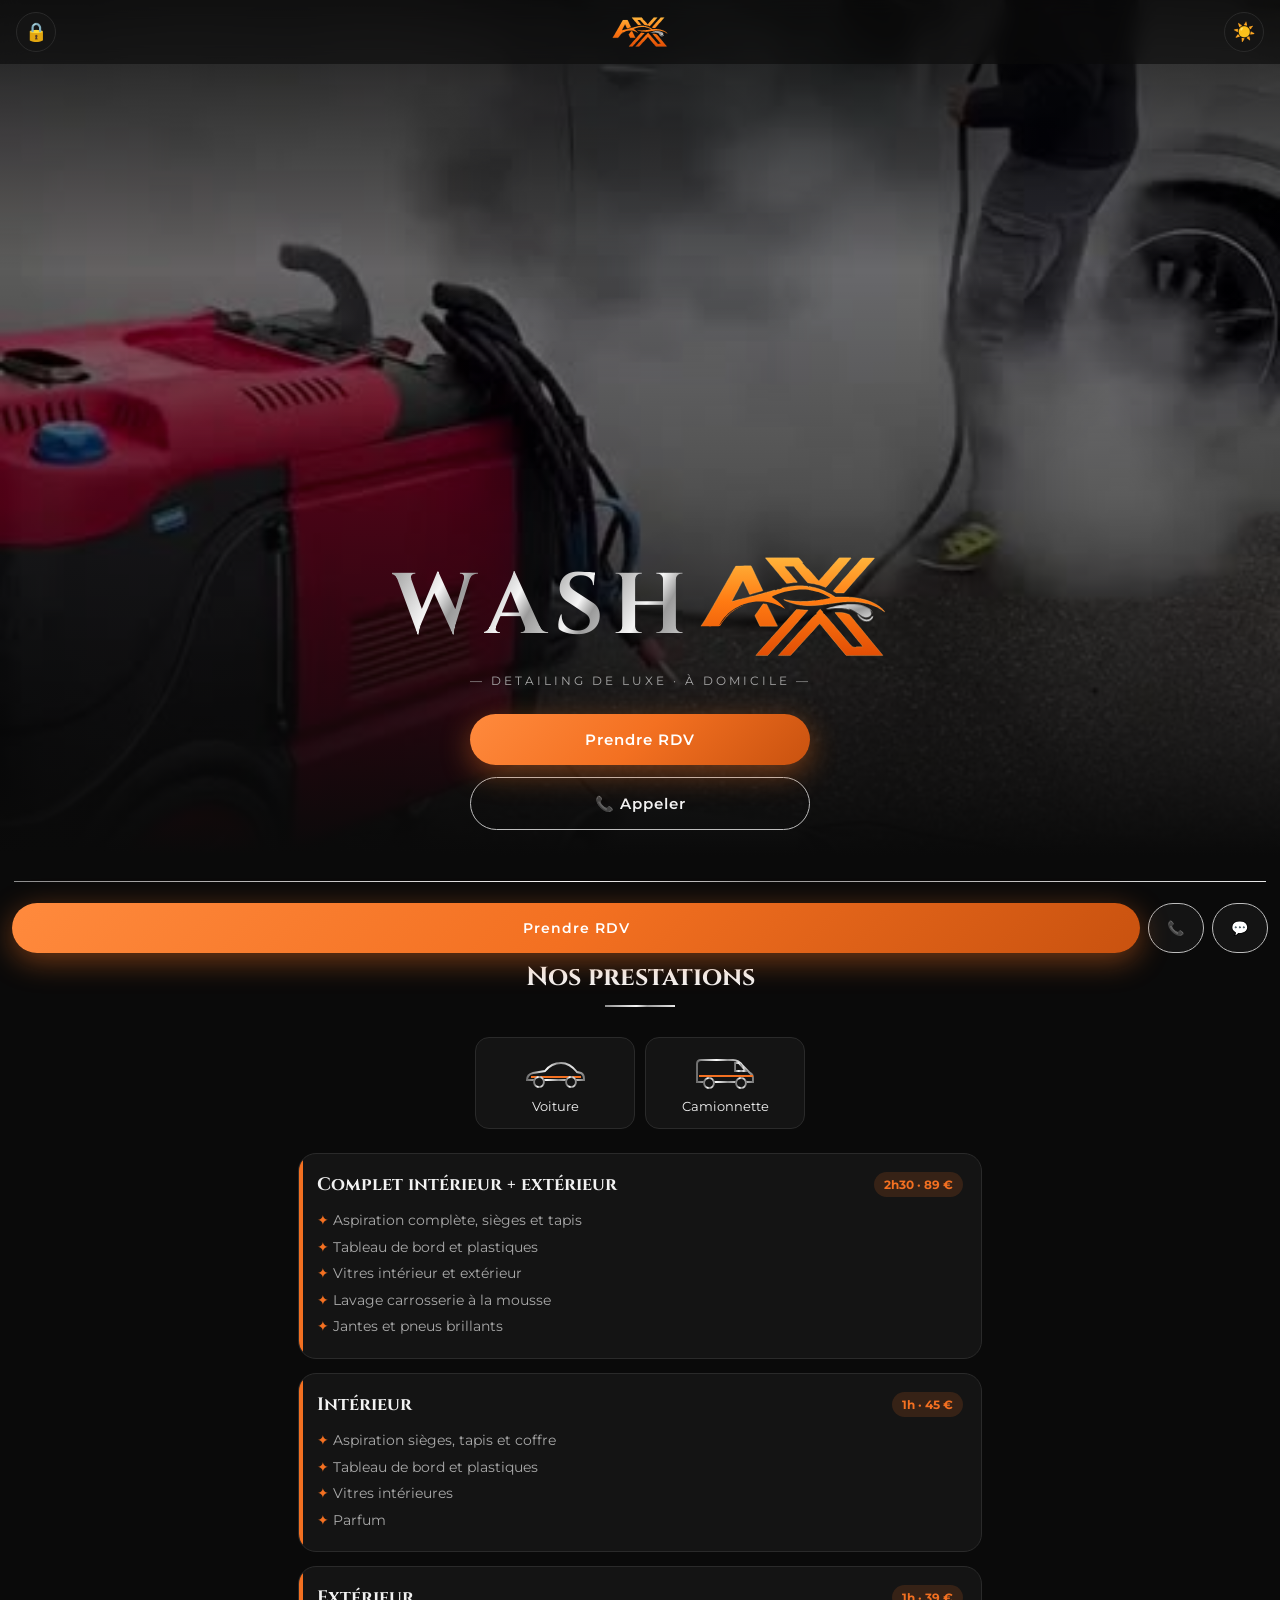
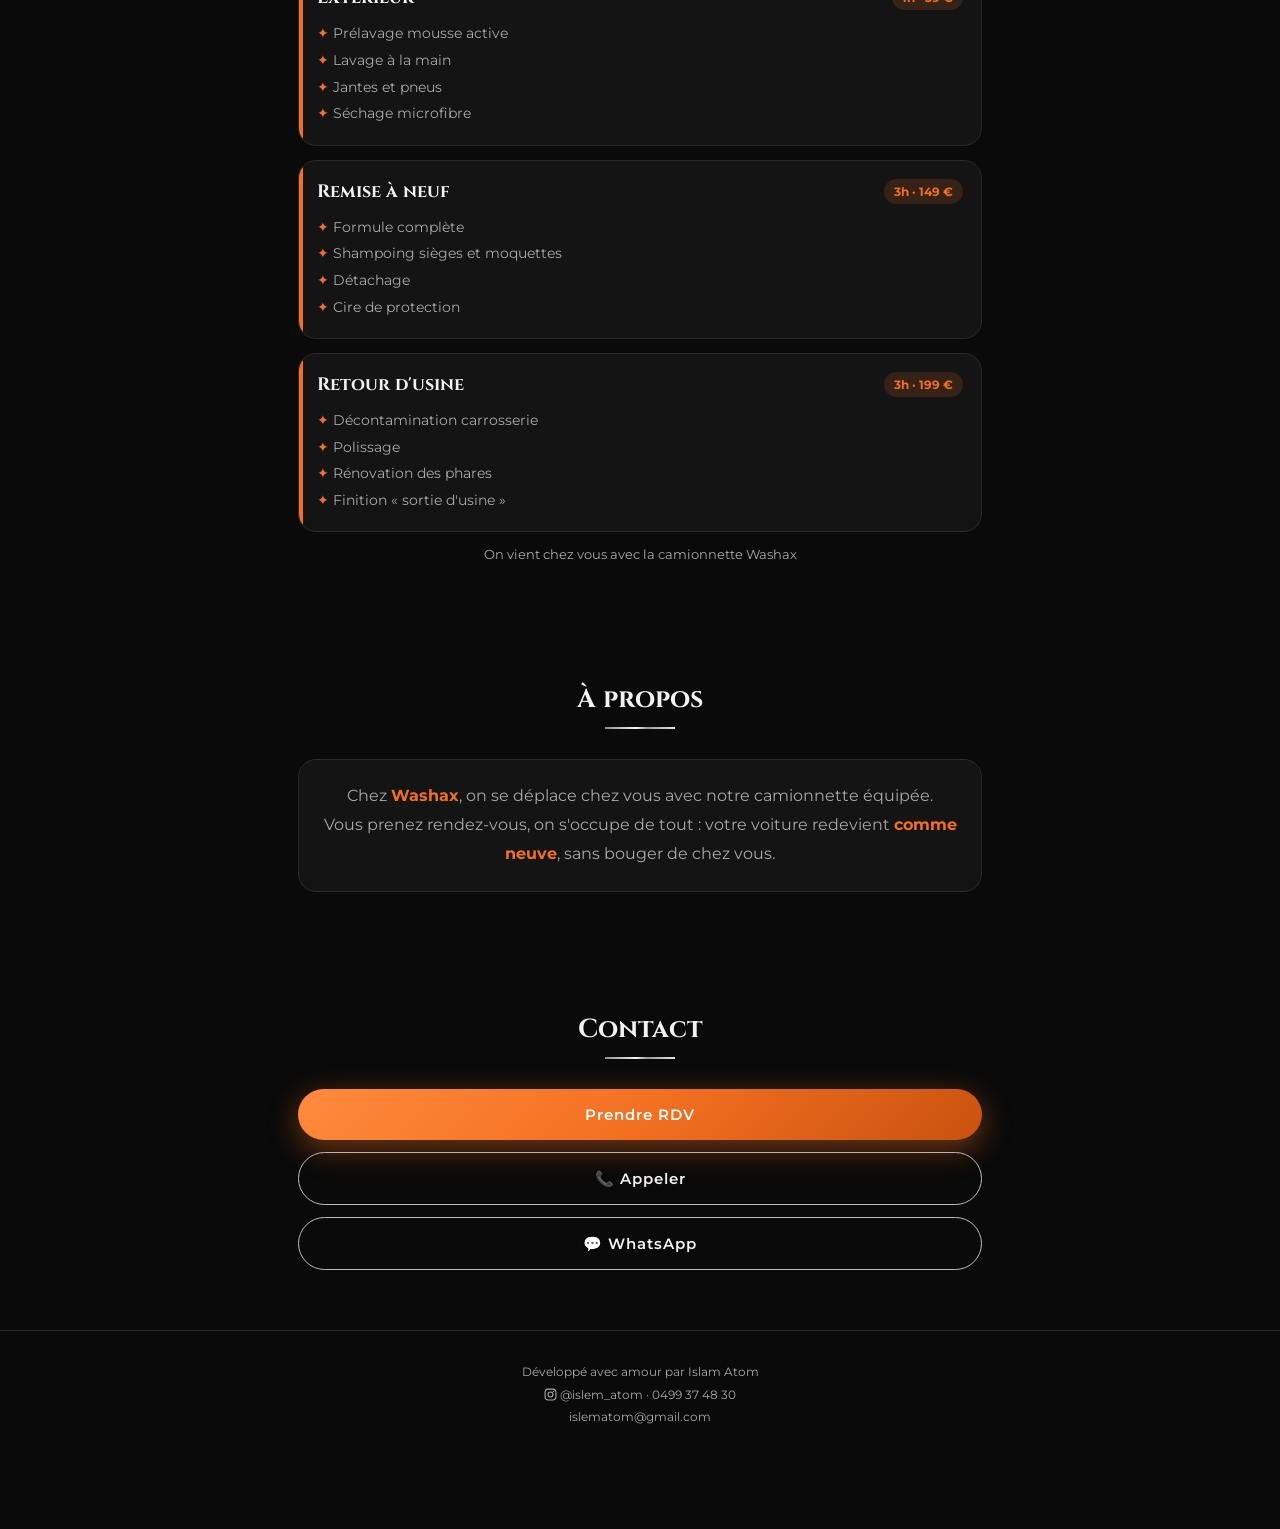
==== commit cc631bb3: "Image de partage : adresse GitHub Pages Co-Authored-By: Claude Opus 5.5 <noreply@anthropic.com> Clau" ====
--- a/index.html
+++ b/index.html
@@ -6,7 +6,7 @@
 <title>Washax · Lavage auto à domicile</title>
 <meta name="theme-color" content="#0a0a0a">
 <link rel="icon" type="image/png" href="icone-48.png"><link rel="apple-touch-icon" href="icone-180.png">
-<meta property="og:title" content="Washax · Lavage auto de luxe à domicile"><meta property="og:description" content="Réservez votre lavage en ligne : on vient chez vous avec la camionnette Washax."><meta property="og:image" content="https://washax.netlify.app/og.jpg"><meta property="og:image:width" content="1200"><meta property="og:image:height" content="630"><meta property="og:type" content="website"><meta name="twitter:card" content="summary_large_image">
+<meta property="og:title" content="Washax · Lavage auto de luxe à domicile"><meta property="og:description" content="Réservez votre lavage en ligne : on vient chez vous avec la camionnette Washax."><meta property="og:image" content="https://islamatom.github.io/washax/og.jpg"><meta property="og:image:width" content="1200"><meta property="og:image:height" content="630"><meta property="og:type" content="website"><meta name="twitter:card" content="summary_large_image">
 
 <link href="https://fonts.googleapis.com/css2?family=Cinzel:wght@500;700&family=Montserrat:wght@300;400;600&display=swap" rel="stylesheet">
 <style>
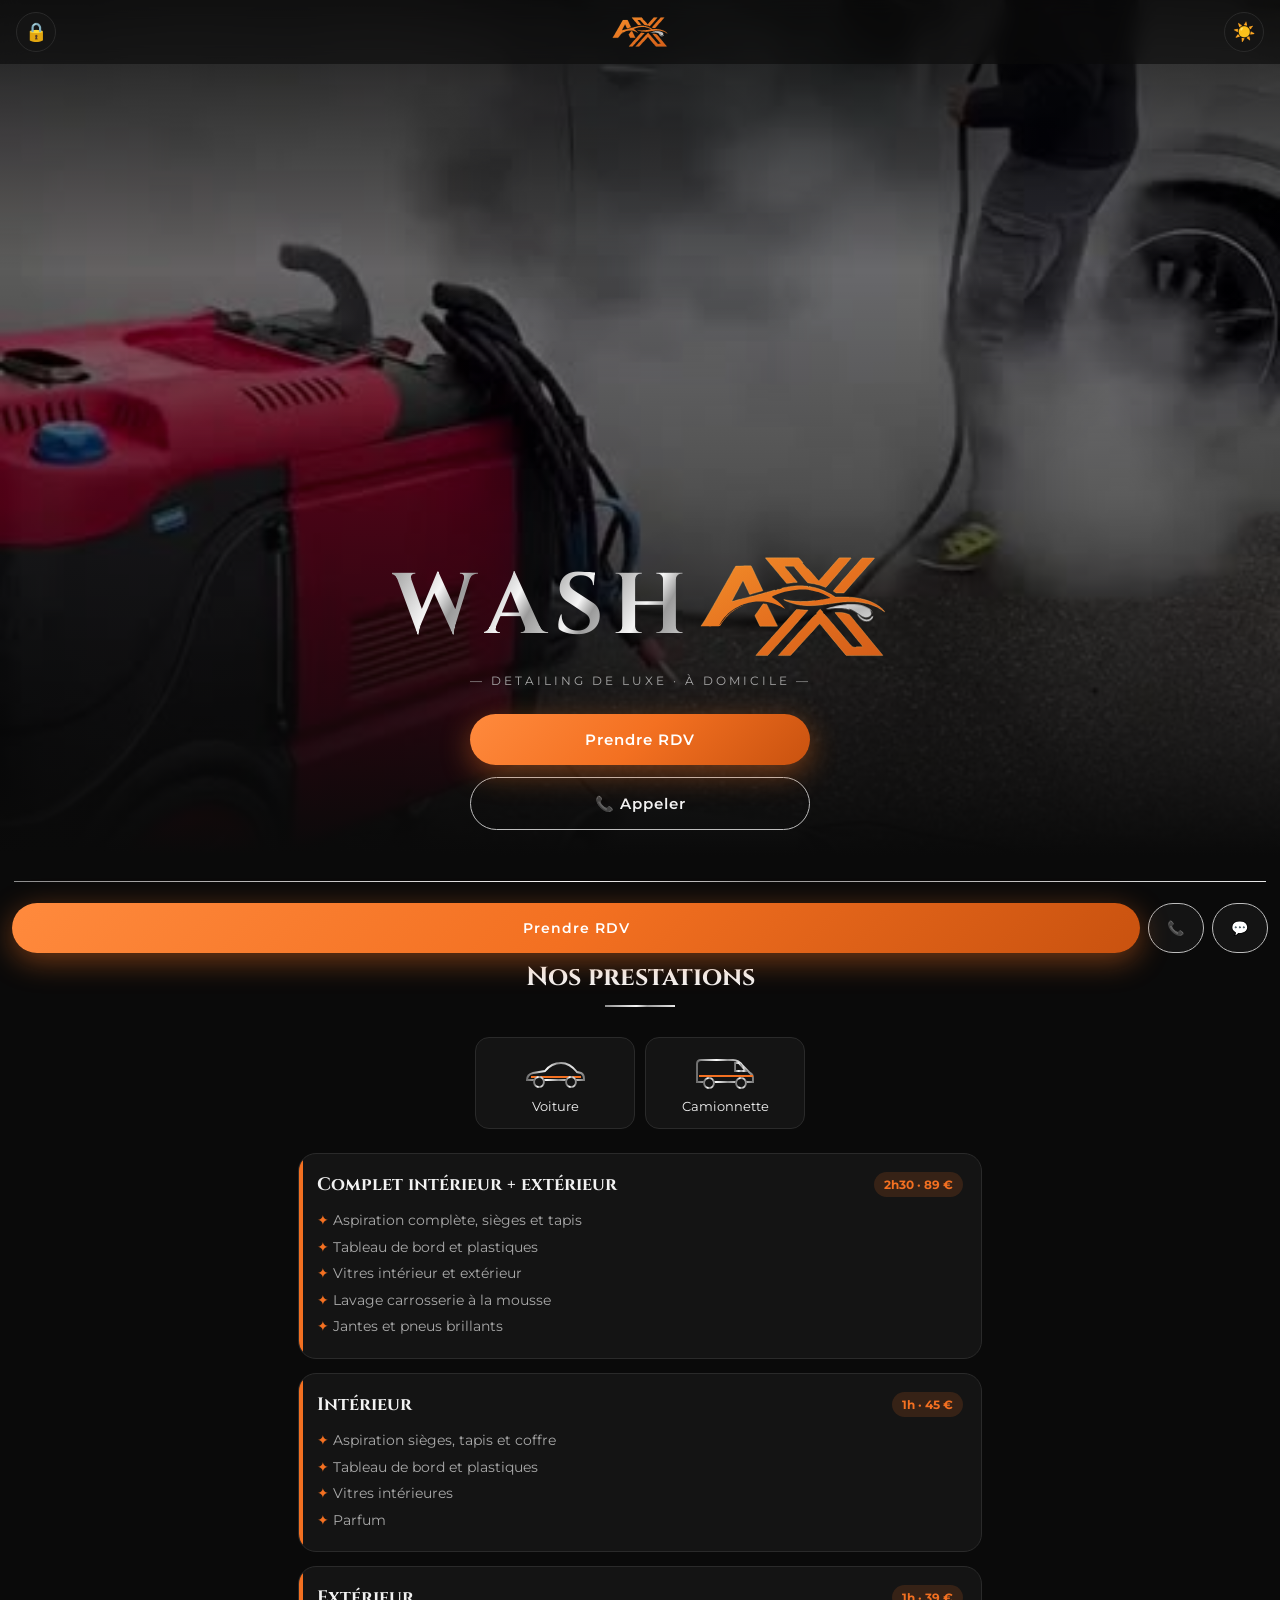
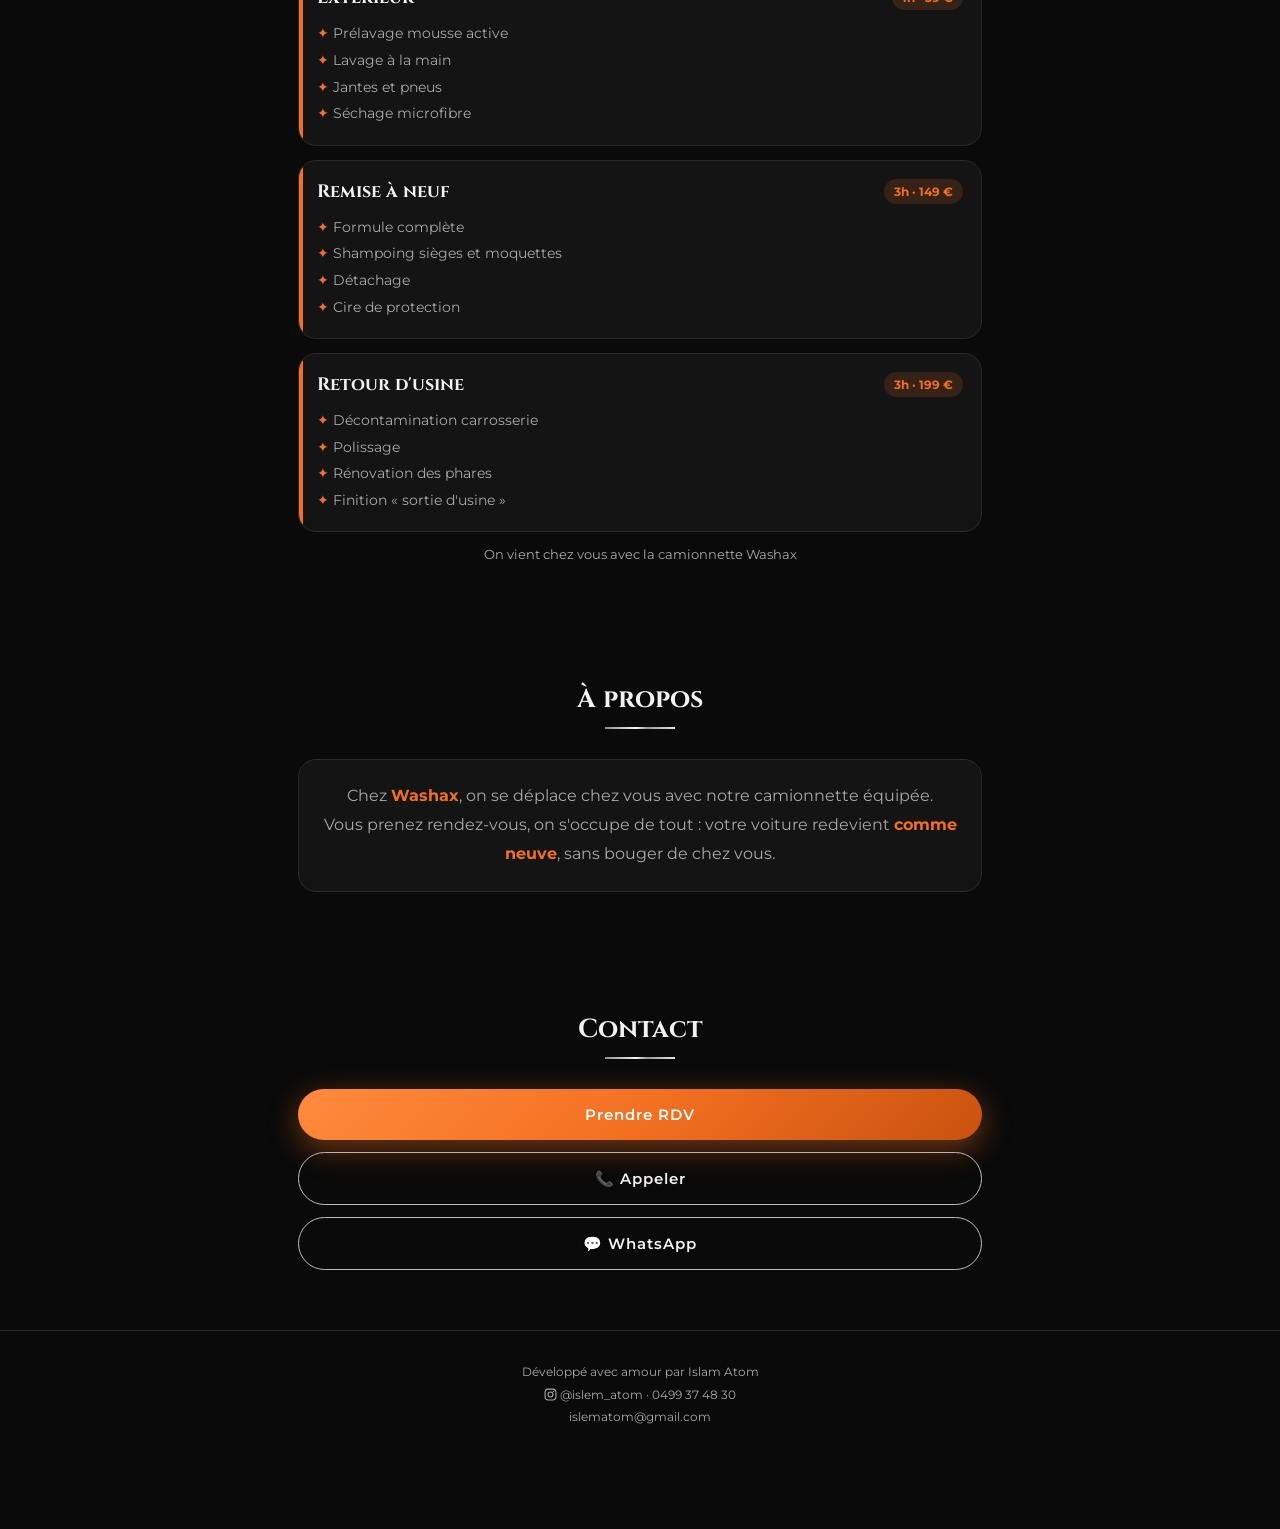
==== commit 75c7864e: "Washax v6.1 : logo final partout, alertes e-mail (info@washax.com + Gmail), SMS à 0 Co-Authored-By: " ====
--- a/index.html
+++ b/index.html
@@ -6,7 +6,7 @@
 <title>Washax · Lavage auto à domicile</title>
 <meta name="theme-color" content="#0a0a0a">
 <link rel="icon" type="image/png" href="icone-48.png"><link rel="apple-touch-icon" href="icone-180.png">
-<meta property="og:title" content="Washax · Lavage auto de luxe à domicile"><meta property="og:description" content="Réservez votre lavage en ligne : on vient chez vous avec la camionnette Washax."><meta property="og:image" content="https://islamatom.github.io/washax/og.jpg"><meta property="og:image:width" content="1200"><meta property="og:image:height" content="630"><meta property="og:type" content="website"><meta name="twitter:card" content="summary_large_image">
+<meta property="og:title" content="Washax · Lavage auto de luxe à domicile"><meta property="og:description" content="Réservez votre lavage en ligne : on vient chez vous avec la camionnette Washax."><meta property="og:image" content="https://washax.com/og.jpg?v=2"><meta property="og:image:width" content="1200"><meta property="og:image:height" content="630"><meta property="og:type" content="website"><meta name="twitter:card" content="summary_large_image">
 
 <link href="https://fonts.googleapis.com/css2?family=Cinzel:wght@500;700&family=Montserrat:wght@300;400;600&display=swap" rel="stylesheet">
 <style>
@@ -279,7 +279,7 @@
 <symbol id="lg" viewBox="0 0 100 100"><circle cx="50" cy="50" r="46" fill="none" stroke="url(#ag)" stroke-width="2.5" class="d1"/><circle cx="50" cy="50" r="40" fill="none" stroke="#F37021" stroke-width=".8" class="d2"/><path d="M27 38L40 72L50 48L60 72L73 38" fill="none" stroke="url(#ag)" stroke-width="5" stroke-linejoin="round" stroke-linecap="round" class="d3"/><path d="M50 16C50 16 44 25 44 29A6 6 0 0 0 56 29C56 25 50 16 50 16Z" fill="#F37021" class="d4"/></symbol></defs></svg>
 <div class="top">
   <button class="ic" onclick="ouvre('panel')" aria-label="Panel">🔒</button>
-  <div class="logo"><img src="[data-uri]" alt="Washax" style="height:30px;display:block"></div>
+  <div class="logo"><img src="[data-uri]" alt="Washax" style="height:30px;display:block"></div>
   <button class="ic" id="th" onclick="theme()">☀️</button>
 </div>
 
@@ -290,8 +290,8 @@
 @keyframes lgGt{to{opacity:1;transform:none}}
 .lgh .sh{animation:lgSh 3s 2.4s ease-in-out infinite backwards}@keyframes lgSh{0%{transform:translateX(-500px)}60%,100%{transform:translateX(1700px)}}
 </style><defs>
-<linearGradient id="lgO" x1="0" y1="0" x2="0" y2="1"><stop offset="0" stop-color="#FFB33A"/><stop offset=".45" stop-color="#FF7A12"/><stop offset="1" stop-color="#E24E05"/></linearGradient>
-<linearGradient id="lgS" x1="0" y1="0" x2="1" y2="1"><stop offset="0" stop-color="#ffffff"/><stop offset=".5" stop-color="#9a9a9a"/><stop offset="1" stop-color="#e8e8e8"/></linearGradient>
+<linearGradient id="lgO" x1="0" y1="0" x2="1" y2="1"><stop offset="0" stop-color="#F28D2A"/><stop offset=".5" stop-color="#E5711F"/><stop offset="1" stop-color="#D45E19"/></linearGradient>
+<linearGradient id="lgS" x1="0" y1="0" x2="1" y2="1"><stop offset="0" stop-color="#e6e6e6"/><stop offset=".5" stop-color="#b9b9b9"/><stop offset="1" stop-color="#d6d6d6"/></linearGradient>
 <linearGradient id="lgH" x1="0" x2="1"><stop offset="0" stop-color="#fff" stop-opacity="0"/><stop offset=".5" stop-color="#fff" stop-opacity=".55"/><stop offset="1" stop-color="#fff" stop-opacity="0"/></linearGradient>
 <clipPath id="lgC"><path d="M354.6 627.7C353.1 627.0 354.5 625.0 362.9 615.6C367.8 610.1 375.7 601.2 380.6 595.7C385.4 590.2 391.8 583.0 394.8 579.6C397.8 576.2 401.5 572.1 402.9 570.4C404.4 568.7 407.7 564.9 410.2 562.0C412.8 559.1 416.7 554.7 418.8 552.2C421.0 549.7 428.1 541.6 434.8 534.3C441.4 526.9 448.0 519.5 449.5 517.8C454.2 512.3 472.6 491.8 474.6 489.8C475.6 488.6 478.2 485.7 480.3 483.2C482.4 480.8 485.7 477.2 487.5 475.2C489.3 473.3 494.6 467.4 499.2 462.0C503.9 456.7 509.0 450.9 510.5 449.2C512.0 447.6 518.1 440.7 524.0 434.0C529.9 427.3 537.7 418.5 541.3 414.5C544.9 410.5 553.4 400.9 560.2 393.2C567.1 385.6 573.9 377.9 575.5 376.2C577.0 374.6 581.5 369.5 585.6 365.0C607.5 340.3 613.1 334.0 614.3 333.0C616.0 331.7 617.4 331.7 631.2 333.0C637.3 333.5 647.4 334.4 653.6 335.0C659.8 335.6 669.6 336.2 675.4 336.3C690.3 336.7 690.0 336.4 684.3 342.7C682.3 344.9 679.2 348.5 677.4 350.6C675.7 352.7 670.5 358.5 666.0 363.6C657.4 373.1 652.1 379.1 642.1 390.5C638.9 394.2 632.5 401.4 628.0 406.5C623.5 411.6 616.3 419.8 612.0 424.7C607.7 429.7 602.2 435.9 599.8 438.7C597.3 441.4 593.8 445.4 592.0 447.4C590.2 449.5 587.4 452.7 585.8 454.5C584.1 456.3 580.4 460.5 577.5 463.7C574.6 467.0 570.0 472.2 567.2 475.2C564.5 478.3 561.1 482.1 559.7 483.7C558.4 485.4 555.1 489.0 552.5 491.8C549.9 494.5 545.3 499.6 542.2 503.0C539.2 506.4 533.4 512.9 529.2 517.5C518.9 528.8 510.1 538.7 504.8 544.7C502.3 547.6 495.2 555.4 489.0 562.2C482.8 569.0 475.6 577.0 473.0 580.0C470.4 583.0 465.2 588.7 461.5 592.8C457.8 596.8 452.7 602.5 450.1 605.4C447.6 608.4 442.8 613.7 439.5 617.2C436.2 620.8 432.8 624.6 431.8 625.8L430.1 627.8L392.7 627.8C372.1 627.9 355.0 627.8 354.6 627.7ZM499.3 627.3C498.0 626.4 498.4 625.9 503.6 620.6C505.9 618.2 509.4 614.4 511.3 612.2C514.6 608.4 517.1 605.6 535.5 585.3C539.8 580.6 546.6 572.9 550.8 568.3C554.9 563.6 559.8 558.1 561.8 556.0C563.7 553.9 565.9 551.5 566.7 550.5C567.5 549.5 571.3 545.2 575.2 540.9C579.1 536.6 585.4 529.6 589.2 525.2C593.1 520.8 597.9 515.5 600.0 513.3C603.7 509.3 613.5 498.5 618.0 493.3C621.8 488.9 638.3 470.8 645.5 463.0C649.2 459.0 653.6 454.2 655.3 452.3C656.9 450.4 661.0 445.9 664.3 442.3C667.6 438.7 674.7 430.9 680.0 425.0C694.6 408.8 697.6 405.5 705.5 397.0C709.5 392.7 715.5 386.1 718.8 382.4C725.2 375.1 726.0 374.4 727.5 375.7C728.2 376.4 728.6 376.5 729.4 376.0C731.3 375.1 732.3 372.0 730.8 372.0C729.3 372.0 729.4 370.9 731.0 369.2C732.5 367.7 732.9 367.5 734.3 367.8C735.9 368.1 736.3 367.8 740.7 363.4C745.4 358.8 746.5 357.0 744.5 357.0C742.0 357.0 742.5 356.0 748.1 349.7C764.1 331.6 765.1 330.5 766.4 330.5C767.5 330.5 770.7 334.0 779.3 344.5C783.5 349.7 783.5 349.8 783.2 351.9C782.9 354.4 784.2 357.1 786.5 358.3C790.5 360.3 796.8 365.8 800.4 370.6C801.4 371.8 805.3 376.2 809.0 380.3C812.7 384.4 817.5 389.8 819.5 392.2C821.6 394.7 824.8 398.5 826.8 400.8C828.7 403.0 834.2 409.6 839.0 415.3C843.8 421.1 849.2 427.5 851.0 429.6C852.8 431.7 855.6 435.0 857.2 437.0C858.9 439.0 861.7 442.4 863.5 444.4C865.3 446.5 869.6 451.6 873.0 455.7C876.4 459.8 880.3 464.3 881.5 465.8C882.7 467.2 885.8 470.8 888.2 473.8C903.0 491.4 912.4 502.5 916.8 507.5C918.1 509.1 922.1 513.7 925.5 517.8C933.3 527.0 958.1 556.1 961.9 560.5C963.5 562.3 965.9 565.1 967.2 566.7C969.9 569.8 972.6 571.5 975.0 571.5C975.8 571.5 977.5 572.0 978.6 572.5C979.7 573.1 981.9 573.7 983.4 573.8C985.0 573.9 987.9 574.4 989.9 574.8C993.9 575.7 996.0 575.5 996.0 574.1C996.0 571.8 996.6 571.8 1017.6 571.5C1031.6 571.3 1037.6 571.1 1038.0 570.7C1038.9 569.8 1038.2 568.3 1034.8 564.2C1031.2 559.7 1027.9 555.6 1023.8 550.5C1022.1 548.4 1018.9 544.5 1016.5 541.7C1014.2 538.9 1010.1 534.0 1007.5 530.7C1001.5 523.3 999.6 521.0 996.3 517.0C990.8 510.4 983.6 501.6 979.2 496.2C976.8 493.2 971.5 486.8 967.5 482.0C963.5 477.2 958.4 470.9 956.1 468.0C953.7 465.1 950.4 461.1 948.7 459.0C947.0 456.9 941.9 450.9 937.5 445.5C924.6 429.9 923.4 428.5 920.2 424.8C918.6 422.8 916.5 420.2 915.5 419.0C914.6 417.8 912.4 415.2 910.8 413.2C907.7 409.8 900.2 400.7 897.2 397.0C896.3 395.9 893.4 392.5 890.7 389.4C884.9 382.8 884.5 382.3 874.0 369.4C871.7 366.6 868.7 363.0 867.3 361.4C861.0 354.4 860.1 353.0 861.9 352.3C863.3 351.7 897.3 351.9 902.5 352.5C919.1 354.3 930.0 356.7 942.5 361.2C951.5 364.4 954.7 365.9 955.8 367.3C956.3 368.0 961.2 374.1 966.8 380.7C972.2 387.3 977.6 393.9 978.8 395.3C979.9 396.7 982.3 399.8 984.3 402.1C986.2 404.4 988.3 407.0 989.0 407.8C992.2 411.9 1004.1 426.4 1013.5 437.7C1015.6 440.2 1018.6 443.9 1020.2 446.0C1021.9 448.1 1024.6 451.3 1026.2 453.2C1027.9 455.2 1030.1 457.8 1031.0 459.0C1031.9 460.2 1033.8 462.5 1035.0 464.0C1040.6 470.6 1049.0 481.0 1050.8 483.3C1051.9 484.7 1055.5 489.1 1058.8 493.1C1062.1 497.0 1065.7 501.4 1066.8 502.8C1067.9 504.2 1070.7 507.7 1073.0 510.5C1078.2 516.9 1079.9 518.9 1087.1 527.8C1090.2 531.7 1097.4 540.4 1103.0 547.2C1108.6 554.0 1114.3 560.8 1115.5 562.4C1116.7 564.0 1119.9 567.8 1122.5 570.8C1125.1 573.9 1128.4 577.8 1129.8 579.5C1131.1 581.3 1133.0 583.5 1133.8 584.5C1134.7 585.4 1137.5 589.0 1140.2 592.2C1147.5 601.3 1160.1 616.7 1164.0 621.4C1167.6 625.8 1167.9 626.4 1166.9 627.4C1165.9 628.4 935.0 628.3 933.1 627.3C932.3 626.9 929.4 623.8 926.7 620.4C924.0 617.0 919.8 612.0 917.5 609.2C915.2 606.4 911.9 602.5 910.2 600.5C908.6 598.4 906.4 595.9 905.4 594.8C904.4 593.7 899.7 588.0 894.9 582.2C886.2 571.6 876.3 559.7 870.1 552.3C868.3 550.1 865.7 547.0 864.5 545.5C863.3 543.9 859.5 539.4 856.2 535.4C843.0 519.6 839.1 515.0 829.7 503.5C824.3 496.9 815.4 486.2 807.8 477.0C803.9 472.5 799.0 466.5 796.8 463.9C794.5 461.2 791.7 457.8 790.5 456.3C782.1 446.2 779.2 442.8 772.4 434.4C764.4 424.6 763.4 423.6 761.9 424.6C760.4 425.6 750.5 436.1 740.0 448.0C735.5 453.1 729.8 459.3 727.5 461.8C725.1 464.2 721.2 468.5 718.7 471.3C716.3 474.0 709.8 481.2 704.2 487.2C698.8 493.3 690.3 502.5 685.5 507.8C671.8 522.9 663.3 532.2 656.5 539.5C653.1 543.2 647.1 549.8 643.2 554.0C625.7 573.2 613.6 586.5 610.5 589.8C608.7 591.7 602.7 598.2 597.2 604.2C582.9 620.0 576.6 626.7 575.3 627.4C573.7 628.3 500.6 628.3 499.3 627.3ZM3.4 440.5C1.9 439.6 2.3 438.9 7.0 432.3C9.5 428.8 12.2 425.0 12.9 423.8C14.6 420.9 26.9 401.4 30.0 396.5C31.3 394.4 34.0 389.9 36.0 386.5C38.0 383.1 40.3 379.4 41.0 378.2C41.7 377.1 43.2 374.7 44.2 372.8C45.3 370.8 47.2 367.4 48.5 365.2C49.8 363.1 52.0 359.3 53.4 357.0C54.7 354.7 56.9 350.9 58.2 348.8C65.0 337.0 73.5 322.3 83.4 304.8C87.9 296.8 92.6 288.4 93.9 286.2C95.2 284.1 98.1 278.8 100.5 274.5C102.9 270.2 105.8 265.2 106.9 263.2C108.0 261.3 110.6 256.6 112.8 252.8C114.9 248.9 118.3 242.9 120.3 239.5C122.2 236.1 125.0 231.2 126.3 228.8C127.6 226.3 129.1 223.7 129.5 223.0C130.0 222.3 132.1 218.6 134.2 214.8C136.4 210.9 140.4 203.7 143.2 198.8C146.0 193.8 150.1 186.6 152.2 182.8C154.4 178.9 157.1 174.2 158.2 172.2C161.9 165.7 169.1 152.8 172.3 146.9C174.0 143.7 176.4 139.4 177.7 137.3C179.0 135.2 181.2 131.3 182.6 128.6C184.0 125.9 185.7 123.1 186.3 122.2C186.9 121.4 187.7 120.0 188.1 119.0C188.5 118.0 190.5 114.4 192.6 111.0C194.7 107.6 197.5 102.6 199.0 99.9C200.4 97.2 201.8 94.9 202.0 94.7C202.3 94.6 203.3 92.8 204.2 90.7C205.2 88.7 207.1 85.1 208.4 82.9C209.8 80.6 212.1 76.5 213.5 73.8C214.9 71.0 217.0 67.6 218.0 66.2C219.1 64.8 220.0 63.5 220.0 63.3C220.0 61.7 223.6 55.6 224.9 55.1C225.7 54.7 232.9 54.5 244.2 54.3C256.5 54.2 262.9 54.0 264.2 53.5C265.6 53.1 266.5 53.1 267.8 53.5C269.2 54.0 270.5 54.0 273.4 53.5C279.7 52.4 322.9 52.7 324.4 53.9C325.2 54.4 328.0 59.8 332.2 69.0C335.9 76.8 340.3 86.3 342.1 90.0C343.9 93.7 346.1 98.4 347.0 100.5C347.9 102.6 351.5 110.2 355.1 117.4C358.6 124.6 361.5 130.6 361.5 130.8C361.5 130.9 364.6 137.5 368.3 145.4C372.0 153.3 378.1 166.3 381.9 174.2C385.6 182.2 390.0 191.8 391.8 195.5C399.2 211.4 399.2 211.5 398.2 212.9C397.6 213.8 392.7 215.3 376.8 219.5C373.4 220.4 367.8 221.9 364.2 223.0C357.5 224.9 340.1 229.8 332.2 231.8C329.8 232.5 325.7 233.6 323.2 234.3C313.9 236.9 313.8 236.9 310.8 230.0C308.2 224.2 304.4 215.7 301.8 210.0C294.7 194.5 293.0 190.9 289.1 183.0C286.8 178.2 284.5 173.2 284.0 172.0C283.5 170.8 281.6 166.6 279.7 162.8C277.8 158.9 275.5 154.1 274.6 152.1C272.2 146.9 271.4 147.1 267.7 153.8C263.0 162.4 260.5 167.0 254.9 177.5C251.6 183.7 247.1 191.9 245.0 195.8C242.9 199.6 239.0 206.8 236.4 211.8C231.8 220.5 228.7 226.2 222.8 236.9C221.3 239.7 220.0 242.2 220.0 242.3C220.0 242.5 218.8 244.8 217.3 247.4C210.5 259.7 201.0 278.4 201.0 279.5C201.0 281.1 201.8 281.1 209.3 279.0C213.4 277.8 217.9 276.6 219.2 276.3C220.6 275.9 224.3 274.9 227.5 274.0C235.6 271.8 243.1 269.8 251.5 267.7C255.5 266.7 260.7 265.4 263.0 264.8C265.3 264.1 279.6 260.6 294.8 256.8C309.9 253.1 324.8 249.3 328.0 248.4C331.2 247.6 334.5 246.7 335.5 246.5C337.1 246.1 339.5 245.5 350.8 242.5C352.9 241.9 356.8 240.9 359.2 240.2C379.5 235.0 383.8 233.8 388.0 232.5C390.6 231.7 394.0 230.7 395.5 230.3C397.0 229.9 401.1 228.8 404.5 227.8C407.9 226.8 413.2 225.3 416.2 224.4C419.3 223.6 423.2 222.4 425.0 221.9C426.8 221.3 434.2 219.3 441.5 217.3C448.8 215.2 458.3 212.6 462.6 211.3C471.8 208.6 476.4 207.5 476.7 207.9C477.3 208.5 476.9 209.1 475.4 210.0C473.8 211.0 473.8 211.0 475.0 211.0C476.4 211.0 484.2 209.0 487.2 207.8C488.4 207.4 489.7 207.0 490.4 207.0C491.6 207.0 495.0 205.5 495.0 205.0C495.0 204.8 494.5 204.5 493.9 204.3C492.8 204.0 492.8 204.0 493.7 203.2C495.1 202.2 497.1 202.3 498.1 203.5C499.2 204.7 502.0 204.6 507.5 203.0C509.3 202.5 511.9 201.9 513.2 201.7C516.2 201.3 521.0 199.6 521.0 199.0C521.0 198.7 520.5 198.3 520.0 198.0C517.9 196.9 518.7 196.4 525.0 195.0C527.3 194.5 530.6 193.8 532.2 193.4C537.3 192.1 544.5 190.6 550.5 189.5C564.6 186.9 567.3 186.5 575.8 185.2C592.9 182.7 609.1 181.5 636.0 180.7C649.5 180.2 676.1 182.2 686.2 184.3C690.7 185.2 690.7 185.3 686.9 185.8C679.9 186.6 681.1 187.7 690.0 188.6C692.9 188.8 696.5 189.4 698.1 189.8C701.3 190.6 703.5 190.7 703.5 190.1C703.5 189.1 702.1 188.5 699.5 188.5C696.7 188.5 693.5 187.3 693.1 186.1C692.2 183.4 730.9 191.5 753.0 198.6C788.0 209.9 834.6 232.4 858.0 249.3C863.8 253.4 864.6 253.6 874.1 252.9C879.7 252.5 893.6 252.3 913.0 252.3C943.6 252.3 944.7 252.3 969.8 254.5C982.2 255.6 1001.1 258.2 1012.8 260.3C1016.6 261.0 1020.8 261.8 1022.0 262.0C1024.5 262.5 1034.6 264.7 1038.0 265.6C1078.6 275.9 1111.2 289.4 1134.5 305.4C1137.1 307.2 1140.6 309.6 1142.2 310.7C1153.8 318.4 1171.8 335.2 1177.9 344.1C1181.1 348.8 1179.6 349.2 1174.4 345.1C1165.4 338.0 1153.0 329.9 1142.3 324.3C1139.3 322.7 1136.3 321.1 1135.8 320.7C1128.5 316.0 1097.8 303.9 1080.5 299.0C1078.7 298.5 1074.8 297.3 1071.8 296.5C1066.8 295.1 1058.4 293.1 1052.2 291.9C1050.9 291.7 1048.3 291.2 1046.5 290.8C1037.0 288.7 1024.5 286.9 1008.8 285.2C986.2 282.9 943.3 282.9 919.8 285.2C915.6 285.6 908.5 286.3 904.0 286.8C899.5 287.2 894.2 287.7 892.2 288.0C875.8 289.9 850.7 293.3 839.2 295.0C827.3 296.8 821.3 297.6 817.2 298.0C815.0 298.2 810.1 298.8 806.2 299.4C794.4 301.2 792.5 301.5 785.2 302.2C781.4 302.7 775.3 303.3 771.8 303.8C733.2 308.3 695.0 309.2 663.8 306.5C644.8 304.9 643.2 304.7 628.0 302.2C604.2 298.3 585.9 293.2 560.5 283.4C550.6 279.6 533.0 270.8 533.0 269.7C533.0 268.7 534.1 268.8 540.5 270.3C565.5 275.8 586.4 278.8 612.2 280.6C632.9 282.0 675.3 281.2 697.8 279.0C703.2 278.5 709.2 277.9 711.0 277.7C716.1 277.3 742.0 274.0 744.8 273.5C746.1 273.2 751.4 272.4 756.5 271.7C761.6 271.0 766.8 270.2 768.0 270.0C769.2 269.8 772.6 269.3 775.5 268.8C780.5 268.0 782.8 267.6 799.2 264.7C808.5 263.1 814.3 262.1 816.8 261.7C821.5 261.0 828.8 259.4 829.2 259.0C830.6 257.6 828.8 256.1 817.2 249.5C798.1 238.4 775.0 228.2 753.8 221.3C740.8 217.0 720.7 212.1 708.8 210.3C706.0 209.8 702.5 209.3 701.0 209.0C683.4 205.9 642.8 204.3 621.2 206.0C584.8 208.8 548.6 215.7 513.8 226.5C488.3 234.4 466.2 243.9 459.8 249.7C456.2 252.9 456.1 252.8 463.5 257.9C494.8 279.6 509.0 291.5 525.0 309.1C534.7 319.8 540.7 327.2 540.4 328.2C540.0 329.3 538.9 328.8 530.7 323.9C509.3 311.0 479.3 297.6 461.2 292.8C458.5 292.0 454.4 290.9 452.2 290.2C448.4 289.1 439.0 287.1 427.8 285.0C410.4 281.9 386.3 280.4 367.1 281.4C349.6 282.3 343.1 283.1 318.5 287.5C307.5 289.5 288.1 294.5 280.2 297.5C278.1 298.4 273.0 300.2 269.1 301.6C257.2 305.7 237.4 315.2 224.5 322.9C206.2 333.7 197.9 339.6 184.1 351.7C174.7 359.9 160.6 374.4 153.7 383.0C138.8 401.5 128.9 416.1 122.0 429.4C117.5 438.0 125.9 428.6 133.8 416.2C134.8 414.6 136.4 412.2 137.3 411.0C142.8 403.5 147.7 397.2 151.0 393.2C153.1 390.8 155.7 387.7 156.8 386.4C165.6 375.8 178.0 363.6 189.8 354.3C193.1 351.6 196.6 348.8 197.7 347.9C202.2 344.2 210.5 338.3 214.2 336.1C216.3 334.8 220.8 332.0 224.2 329.8C227.5 327.6 232.1 325.0 234.2 324.0C242.6 320.2 249.3 316.9 251.0 316.0C257.3 312.6 260.2 311.2 264.2 309.8C266.7 308.9 270.0 307.6 271.5 307.0C275.5 305.4 279.5 304.0 281.4 303.5C283.9 302.9 282.6 304.2 279.9 305.0C278.7 305.3 277.5 305.8 277.2 306.0C277.0 306.2 275.9 306.7 274.8 307.0C273.7 307.3 270.4 308.8 267.5 310.3C261.4 313.3 257.5 315.0 253.7 316.2C252.2 316.7 250.5 317.5 249.9 317.9C249.3 318.4 246.9 319.8 244.6 320.9C242.3 322.1 238.5 324.3 236.0 326.0C233.6 327.6 230.9 329.3 229.9 329.7C226.7 331.0 213.0 340.3 201.2 349.1C194.8 353.9 176.8 370.3 173.3 374.4C171.7 376.4 170.2 378.0 170.0 378.0C169.6 378.0 161.2 387.5 157.9 391.6C156.6 393.3 154.5 396.0 153.2 397.5C147.7 404.3 137.8 418.3 131.1 428.7C128.8 432.3 126.4 435.9 125.7 436.6C124.4 438.1 119.7 439.7 114.6 440.5C110.6 441.2 4.5 441.1 3.4 440.5ZM381.7 440.5C380.0 439.8 379.1 438.4 375.3 430.2C372.3 423.8 361.8 401.5 350.1 377.0C349.2 374.9 348.3 372.7 348.3 372.0C348.3 370.8 351.1 366.3 356.0 359.7C357.2 358.0 359.5 354.9 361.0 352.8C362.5 350.6 365.1 347.0 366.8 344.8C368.4 342.6 370.4 339.7 371.3 338.5C372.1 337.3 374.3 334.1 376.2 331.4C378.2 328.8 381.8 323.7 384.2 320.2C401.8 295.0 400.7 296.3 406.0 296.7C424.9 298.2 423.7 297.8 426.1 303.1C427.0 305.1 442.4 336.2 460.4 372.1C478.3 408.0 493.0 437.9 493.0 438.4C493.0 439.8 491.9 440.1 485.2 440.3C473.2 440.7 382.7 440.8 381.7 440.5ZM861.2 222.3C850.0 215.7 850.3 215.9 850.1 214.6C850.0 213.8 851.5 211.8 855.6 207.1C858.7 203.5 864.0 197.6 867.2 193.8C870.5 190.0 875.0 184.9 877.2 182.4C879.3 179.8 884.0 174.5 887.4 170.5C890.9 166.6 895.3 161.5 897.2 159.3C902.6 153.0 916.1 137.6 922.8 130.0C926.0 126.3 931.5 120.1 934.8 116.3C938.0 112.4 942.6 107.3 944.8 104.8C950.4 98.3 961.6 85.6 966.3 80.2C975.3 69.8 980.0 64.5 983.5 60.7C985.6 58.5 988.6 55.1 990.2 53.2C991.8 51.3 995.4 47.2 998.3 44.0C1003.9 37.7 1014.9 25.1 1026.9 11.4C1031.1 6.5 1035.1 2.5 1035.7 2.3C1036.3 2.1 1054.1 2.0 1075.4 2.0C1118.7 2.0 1115.9 1.7 1112.9 5.7C1110.9 8.3 1079.1 44.7 1068.7 56.2C1066.2 59.0 1062.5 63.2 1060.5 65.6C1058.4 67.9 1055.1 71.7 1053.1 74.1C1051.0 76.4 1046.5 81.5 1043.0 85.5C1039.5 89.5 1032.8 97.1 1028.2 102.3C1023.5 107.6 1017.7 114.2 1015.2 117.0C1007.8 125.6 1000.9 133.5 987.8 148.2C972.5 165.5 963.5 175.7 957.7 182.3C955.2 185.1 950.4 190.7 947.0 194.6C943.6 198.5 939.2 203.4 937.3 205.5C935.4 207.6 932.2 211.3 930.2 213.8C928.2 216.2 924.8 220.2 922.6 222.5L918.6 226.8L893.9 226.9L869.2 227.0L861.2 222.3ZM798.0 190.0C793.2 187.5 770.6 179.4 759.5 176.1C737.8 169.9 717.3 165.7 692.9 162.8C687.6 162.1 684.5 161.1 684.5 160.0C684.5 159.8 682.1 156.9 679.1 153.4C676.2 150.0 672.4 145.5 670.8 143.5C666.8 138.7 655.6 125.6 651.8 121.2C650.1 119.3 645.9 114.3 642.5 110.2C639.1 106.2 634.7 101.0 632.8 98.8C630.9 96.6 628.1 93.2 626.5 91.2C624.8 89.3 621.0 84.8 618.0 81.2C615.0 77.7 610.5 72.3 608.1 69.3C600.0 59.2 597.9 56.9 596.1 56.2C593.7 55.1 539.3 55.8 538.4 56.8C537.6 57.8 537.9 58.2 551.2 74.1C553.5 76.7 558.1 82.3 561.5 86.5C564.9 90.7 568.5 95.1 569.5 96.3C570.5 97.4 572.5 99.9 574.0 101.7C575.5 103.6 578.2 106.8 580.0 108.9C581.8 111.0 584.6 114.4 586.2 116.5C587.9 118.6 590.7 121.9 592.5 124.0C596.5 128.6 600.1 132.9 602.7 136.2C603.8 137.6 606.8 141.1 609.3 144.0C617.1 153.1 620.2 157.4 619.5 158.5C619.0 159.3 615.1 159.9 609.8 160.0C607.5 160.0 603.8 160.2 601.5 160.5C599.2 160.7 593.6 161.3 589.2 161.7C584.9 162.1 577.9 162.9 573.8 163.5C569.6 164.0 563.3 164.8 559.6 165.3C554.7 165.9 552.7 166.0 551.8 165.6C551.1 165.3 548.2 162.2 545.3 158.7C534.2 145.4 531.5 142.1 527.9 137.8C525.9 135.3 522.0 130.6 519.2 127.3C516.5 124.1 513.4 120.3 512.3 119.1C504.8 109.9 501.2 105.6 497.3 100.9C494.8 98.0 489.9 92.2 486.5 88.0C483.1 83.8 478.1 77.9 475.5 74.8C464.1 61.4 460.7 57.3 460.0 56.3C459.6 55.7 458.3 54.1 457.0 52.7C455.8 51.3 452.3 47.3 449.3 43.7C446.2 40.2 442.2 35.4 440.3 33.2C438.3 31.0 434.7 26.7 432.1 23.7C429.6 20.7 424.9 15.2 421.8 11.5C415.9 4.7 414.8 2.8 416.1 1.9C417.3 1.1 628.0 1.5 629.3 2.3C629.9 2.7 632.4 5.3 634.8 8.0C656.2 32.6 657.3 34.0 655.3 34.0C655.0 34.0 654.2 33.5 653.7 33.0C651.7 30.7 649.4 30.5 650.6 32.7C651.4 34.1 654.1 37.6 657.5 41.3C659.0 43.0 662.2 46.6 664.5 49.2C666.8 51.9 671.8 57.4 675.5 61.4C679.2 65.4 683.0 69.6 683.9 70.7C685.0 71.9 686.6 73.0 688.6 73.8C691.0 74.8 692.4 75.9 695.5 79.2C700.7 84.7 708.3 93.3 712.9 98.8C714.9 101.2 717.2 103.9 718.0 104.8C718.8 105.6 721.5 108.7 724.1 111.8C726.6 114.8 732.1 121.2 736.2 126.0C740.4 130.8 745.6 136.8 747.8 139.5C750.1 142.1 753.0 145.4 754.4 146.7C757.7 149.9 758.0 149.7 763.8 142.8C772.3 132.8 780.2 123.7 784.6 119.0C787.0 116.4 789.9 113.1 791.1 111.7C794.0 108.2 806.1 94.5 812.0 88.0C816.7 82.8 822.4 76.2 829.2 68.3C831.2 66.0 838.4 57.8 845.2 50.0C852.0 42.1 860.4 32.6 863.8 28.8C867.1 24.9 872.4 18.8 875.6 15.3C878.7 11.8 882.3 7.5 883.7 5.9C885.0 4.3 886.7 2.7 887.3 2.5C889.6 1.6 963.3 1.9 964.0 2.7C964.8 3.7 964.2 4.8 959.8 9.7C957.8 11.9 955.9 14.2 955.5 14.8C955.1 15.4 951.6 19.4 947.7 23.8C943.8 28.2 939.1 33.6 937.2 35.8C935.3 38.1 930.0 44.2 925.5 49.4C921.0 54.6 915.2 61.3 912.8 64.2C910.3 67.2 906.1 72.0 903.5 75.0C900.9 77.9 897.2 82.2 895.3 84.5C893.4 86.8 890.1 90.7 888.0 93.0C885.9 95.3 882.5 99.3 880.5 101.8C878.5 104.2 875.5 107.7 873.9 109.5C872.4 111.3 866.6 117.9 861.2 124.2C855.8 130.6 848.8 138.8 845.6 142.4C842.4 146.1 838.3 150.9 836.5 152.9C829.8 161.0 810.1 183.4 806.5 187.1C802.4 191.4 801.3 191.8 798.0 190.0Z" fill-rule="evenodd"/></clipPath></defs>
 <path class="ol" d="M354.6 627.7C353.1 627.0 354.5 625.0 362.9 615.6C367.8 610.1 375.7 601.2 380.6 595.7C385.4 590.2 391.8 583.0 394.8 579.6C397.8 576.2 401.5 572.1 402.9 570.4C404.4 568.7 407.7 564.9 410.2 562.0C412.8 559.1 416.7 554.7 418.8 552.2C421.0 549.7 428.1 541.6 434.8 534.3C441.4 526.9 448.0 519.5 449.5 517.8C454.2 512.3 472.6 491.8 474.6 489.8C475.6 488.6 478.2 485.7 480.3 483.2C482.4 480.8 485.7 477.2 487.5 475.2C489.3 473.3 494.6 467.4 499.2 462.0C503.9 456.7 509.0 450.9 510.5 449.2C512.0 447.6 518.1 440.7 524.0 434.0C529.9 427.3 537.7 418.5 541.3 414.5C544.9 410.5 553.4 400.9 560.2 393.2C567.1 385.6 573.9 377.9 575.5 376.2C577.0 374.6 581.5 369.5 585.6 365.0C607.5 340.3 613.1 334.0 614.3 333.0C616.0 331.7 617.4 331.7 631.2 333.0C637.3 333.5 647.4 334.4 653.6 335.0C659.8 335.6 669.6 336.2 675.4 336.3C690.3 336.7 690.0 336.4 684.3 342.7C682.3 344.9 679.2 348.5 677.4 350.6C675.7 352.7 670.5 358.5 666.0 363.6C657.4 373.1 652.1 379.1 642.1 390.5C638.9 394.2 632.5 401.4 628.0 406.5C623.5 411.6 616.3 419.8 612.0 424.7C607.7 429.7 602.2 435.9 599.8 438.7C597.3 441.4 593.8 445.4 592.0 447.4C590.2 449.5 587.4 452.7 585.8 454.5C584.1 456.3 580.4 460.5 577.5 463.7C574.6 467.0 570.0 472.2 567.2 475.2C564.5 478.3 561.1 482.1 559.7 483.7C558.4 485.4 555.1 489.0 552.5 491.8C549.9 494.5 545.3 499.6 542.2 503.0C539.2 506.4 533.4 512.9 529.2 517.5C518.9 528.8 510.1 538.7 504.8 544.7C502.3 547.6 495.2 555.4 489.0 562.2C482.8 569.0 475.6 577.0 473.0 580.0C470.4 583.0 465.2 588.7 461.5 592.8C457.8 596.8 452.7 602.5 450.1 605.4C447.6 608.4 442.8 613.7 439.5 617.2C436.2 620.8 432.8 624.6 431.8 625.8L430.1 627.8L392.7 627.8C372.1 627.9 355.0 627.8 354.6 627.7ZM499.3 627.3C498.0 626.4 498.4 625.9 503.6 620.6C505.9 618.2 509.4 614.4 511.3 612.2C514.6 608.4 517.1 605.6 535.5 585.3C539.8 580.6 546.6 572.9 550.8 568.3C554.9 563.6 559.8 558.1 561.8 556.0C563.7 553.9 565.9 551.5 566.7 550.5C567.5 549.5 571.3 545.2 575.2 540.9C579.1 536.6 585.4 529.6 589.2 525.2C593.1 520.8 597.9 515.5 600.0 513.3C603.7 509.3 613.5 498.5 618.0 493.3C621.8 488.9 638.3 470.8 645.5 463.0C649.2 459.0 653.6 454.2 655.3 452.3C656.9 450.4 661.0 445.9 664.3 442.3C667.6 438.7 674.7 430.9 680.0 425.0C694.6 408.8 697.6 405.5 705.5 397.0C709.5 392.7 715.5 386.1 718.8 382.4C725.2 375.1 726.0 374.4 727.5 375.7C728.2 376.4 728.6 376.5 729.4 376.0C731.3 375.1 732.3 372.0 730.8 372.0C729.3 372.0 729.4 370.9 731.0 369.2C732.5 367.7 732.9 367.5 734.3 367.8C735.9 368.1 736.3 367.8 740.7 363.4C745.4 358.8 746.5 357.0 744.5 357.0C742.0 357.0 742.5 356.0 748.1 349.7C764.1 331.6 765.1 330.5 766.4 330.5C767.5 330.5 770.7 334.0 779.3 344.5C783.5 349.7 783.5 349.8 783.2 351.9C782.9 354.4 784.2 357.1 786.5 358.3C790.5 360.3 796.8 365.8 800.4 370.6C801.4 371.8 805.3 376.2 809.0 380.3C812.7 384.4 817.5 389.8 819.5 392.2C821.6 394.7 824.8 398.5 826.8 400.8C828.7 403.0 834.2 409.6 839.0 415.3C843.8 421.1 849.2 427.5 851.0 429.6C852.8 431.7 855.6 435.0 857.2 437.0C858.9 439.0 861.7 442.4 863.5 444.4C865.3 446.5 869.6 451.6 873.0 455.7C876.4 459.8 880.3 464.3 881.5 465.8C882.7 467.2 885.8 470.8 888.2 473.8C903.0 491.4 912.4 502.5 916.8 507.5C918.1 509.1 922.1 513.7 925.5 517.8C933.3 527.0 958.1 556.1 961.9 560.5C963.5 562.3 965.9 565.1 967.2 566.7C969.9 569.8 972.6 571.5 975.0 571.5C975.8 571.5 977.5 572.0 978.6 572.5C979.7 573.1 981.9 573.7 983.4 573.8C985.0 573.9 987.9 574.4 989.9 574.8C993.9 575.7 996.0 575.5 996.0 574.1C996.0 571.8 996.6 571.8 1017.6 571.5C1031.6 571.3 1037.6 571.1 1038.0 570.7C1038.9 569.8 1038.2 568.3 1034.8 564.2C1031.2 559.7 1027.9 555.6 1023.8 550.5C1022.1 548.4 1018.9 544.5 1016.5 541.7C1014.2 538.9 1010.1 534.0 1007.5 530.7C1001.5 523.3 999.6 521.0 996.3 517.0C990.8 510.4 983.6 501.6 979.2 496.2C976.8 493.2 971.5 486.8 967.5 482.0C963.5 477.2 958.4 470.9 956.1 468.0C953.7 465.1 950.4 461.1 948.7 459.0C947.0 456.9 941.9 450.9 937.5 445.5C924.6 429.9 923.4 428.5 920.2 424.8C918.6 422.8 916.5 420.2 915.5 419.0C914.6 417.8 912.4 415.2 910.8 413.2C907.7 409.8 900.2 400.7 897.2 397.0C896.3 395.9 893.4 392.5 890.7 389.4C884.9 382.8 884.5 382.3 874.0 369.4C871.7 366.6 868.7 363.0 867.3 361.4C861.0 354.4 860.1 353.0 861.9 352.3C863.3 351.7 897.3 351.9 902.5 352.5C919.1 354.3 930.0 356.7 942.5 361.2C951.5 364.4 954.7 365.9 955.8 367.3C956.3 368.0 961.2 374.1 966.8 380.7C972.2 387.3 977.6 393.9 978.8 395.3C979.9 396.7 982.3 399.8 984.3 402.1C986.2 404.4 988.3 407.0 989.0 407.8C992.2 411.9 1004.1 426.4 1013.5 437.7C1015.6 440.2 1018.6 443.9 1020.2 446.0C1021.9 448.1 1024.6 451.3 1026.2 453.2C1027.9 455.2 1030.1 457.8 1031.0 459.0C1031.9 460.2 1033.8 462.5 1035.0 464.0C1040.6 470.6 1049.0 481.0 1050.8 483.3C1051.9 484.7 1055.5 489.1 1058.8 493.1C1062.1 497.0 1065.7 501.4 1066.8 502.8C1067.9 504.2 1070.7 507.7 1073.0 510.5C1078.2 516.9 1079.9 518.9 1087.1 527.8C1090.2 531.7 1097.4 540.4 1103.0 547.2C1108.6 554.0 1114.3 560.8 1115.5 562.4C1116.7 564.0 1119.9 567.8 1122.5 570.8C1125.1 573.9 1128.4 577.8 1129.8 579.5C1131.1 581.3 1133.0 583.5 1133.8 584.5C1134.7 585.4 1137.5 589.0 1140.2 592.2C1147.5 601.3 1160.1 616.7 1164.0 621.4C1167.6 625.8 1167.9 626.4 1166.9 627.4C1165.9 628.4 935.0 628.3 933.1 627.3C932.3 626.9 929.4 623.8 926.7 620.4C924.0 617.0 919.8 612.0 917.5 609.2C915.2 606.4 911.9 602.5 910.2 600.5C908.6 598.4 906.4 595.9 905.4 594.8C904.4 593.7 899.7 588.0 894.9 582.2C886.2 571.6 876.3 559.7 870.1 552.3C868.3 550.1 865.7 547.0 864.5 545.5C863.3 543.9 859.5 539.4 856.2 535.4C843.0 519.6 839.1 515.0 829.7 503.5C824.3 496.9 815.4 486.2 807.8 477.0C803.9 472.5 799.0 466.5 796.8 463.9C794.5 461.2 791.7 457.8 790.5 456.3C782.1 446.2 779.2 442.8 772.4 434.4C764.4 424.6 763.4 423.6 761.9 424.6C760.4 425.6 750.5 436.1 740.0 448.0C735.5 453.1 729.8 459.3 727.5 461.8C725.1 464.2 721.2 468.5 718.7 471.3C716.3 474.0 709.8 481.2 704.2 487.2C698.8 493.3 690.3 502.5 685.5 507.8C671.8 522.9 663.3 532.2 656.5 539.5C653.1 543.2 647.1 549.8 643.2 554.0C625.7 573.2 613.6 586.5 610.5 589.8C608.7 591.7 602.7 598.2 597.2 604.2C582.9 620.0 576.6 626.7 575.3 627.4C573.7 628.3 500.6 628.3 499.3 627.3ZM3.4 440.5C1.9 439.6 2.3 438.9 7.0 432.3C9.5 428.8 12.2 425.0 12.9 423.8C14.6 420.9 26.9 401.4 30.0 396.5C31.3 394.4 34.0 389.9 36.0 386.5C38.0 383.1 40.3 379.4 41.0 378.2C41.7 377.1 43.2 374.7 44.2 372.8C45.3 370.8 47.2 367.4 48.5 365.2C49.8 363.1 52.0 359.3 53.4 357.0C54.7 354.7 56.9 350.9 58.2 348.8C65.0 337.0 73.5 322.3 83.4 304.8C87.9 296.8 92.6 288.4 93.9 286.2C95.2 284.1 98.1 278.8 100.5 274.5C102.9 270.2 105.8 265.2 106.9 263.2C108.0 261.3 110.6 256.6 112.8 252.8C114.9 248.9 118.3 242.9 120.3 239.5C122.2 236.1 125.0 231.2 126.3 228.8C127.6 226.3 129.1 223.7 129.5 223.0C130.0 222.3 132.1 218.6 134.2 214.8C136.4 210.9 140.4 203.7 143.2 198.8C146.0 193.8 150.1 186.6 152.2 182.8C154.4 178.9 157.1 174.2 158.2 172.2C161.9 165.7 169.1 152.8 172.3 146.9C174.0 143.7 176.4 139.4 177.7 137.3C179.0 135.2 181.2 131.3 182.6 128.6C184.0 125.9 185.7 123.1 186.3 122.2C186.9 121.4 187.7 120.0 188.1 119.0C188.5 118.0 190.5 114.4 192.6 111.0C194.7 107.6 197.5 102.6 199.0 99.9C200.4 97.2 201.8 94.9 202.0 94.7C202.3 94.6 203.3 92.8 204.2 90.7C205.2 88.7 207.1 85.1 208.4 82.9C209.8 80.6 212.1 76.5 213.5 73.8C214.9 71.0 217.0 67.6 218.0 66.2C219.1 64.8 220.0 63.5 220.0 63.3C220.0 61.7 223.6 55.6 224.9 55.1C225.7 54.7 232.9 54.5 244.2 54.3C256.5 54.2 262.9 54.0 264.2 53.5C265.6 53.1 266.5 53.1 267.8 53.5C269.2 54.0 270.5 54.0 273.4 53.5C279.7 52.4 322.9 52.7 324.4 53.9C325.2 54.4 328.0 59.8 332.2 69.0C335.9 76.8 340.3 86.3 342.1 90.0C343.9 93.7 346.1 98.4 347.0 100.5C347.9 102.6 351.5 110.2 355.1 117.4C358.6 124.6 361.5 130.6 361.5 130.8C361.5 130.9 364.6 137.5 368.3 145.4C372.0 153.3 378.1 166.3 381.9 174.2C385.6 182.2 390.0 191.8 391.8 195.5C399.2 211.4 399.2 211.5 398.2 212.9C397.6 213.8 392.7 215.3 376.8 219.5C373.4 220.4 367.8 221.9 364.2 223.0C357.5 224.9 340.1 229.8 332.2 231.8C329.8 232.5 325.7 233.6 323.2 234.3C313.9 236.9 313.8 236.9 310.8 230.0C308.2 224.2 304.4 215.7 301.8 210.0C294.7 194.5 293.0 190.9 289.1 183.0C286.8 178.2 284.5 173.2 284.0 172.0C283.5 170.8 281.6 166.6 279.7 162.8C277.8 158.9 275.5 154.1 274.6 152.1C272.2 146.9 271.4 147.1 267.7 153.8C263.0 162.4 260.5 167.0 254.9 177.5C251.6 183.7 247.1 191.9 245.0 195.8C242.9 199.6 239.0 206.8 236.4 211.8C231.8 220.5 228.7 226.2 222.8 236.9C221.3 239.7 220.0 242.2 220.0 242.3C220.0 242.5 218.8 244.8 217.3 247.4C210.5 259.7 201.0 278.4 201.0 279.5C201.0 281.1 201.8 281.1 209.3 279.0C213.4 277.8 217.9 276.6 219.2 276.3C220.6 275.9 224.3 274.9 227.5 274.0C235.6 271.8 243.1 269.8 251.5 267.7C255.5 266.7 260.7 265.4 263.0 264.8C265.3 264.1 279.6 260.6 294.8 256.8C309.9 253.1 324.8 249.3 328.0 248.4C331.2 247.6 334.5 246.7 335.5 246.5C337.1 246.1 339.5 245.5 350.8 242.5C352.9 241.9 356.8 240.9 359.2 240.2C379.5 235.0 383.8 233.8 388.0 232.5C390.6 231.7 394.0 230.7 395.5 230.3C397.0 229.9 401.1 228.8 404.5 227.8C407.9 226.8 413.2 225.3 416.2 224.4C419.3 223.6 423.2 222.4 425.0 221.9C426.8 221.3 434.2 219.3 441.5 217.3C448.8 215.2 458.3 212.6 462.6 211.3C471.8 208.6 476.4 207.5 476.7 207.9C477.3 208.5 476.9 209.1 475.4 210.0C473.8 211.0 473.8 211.0 475.0 211.0C476.4 211.0 484.2 209.0 487.2 207.8C488.4 207.4 489.7 207.0 490.4 207.0C491.6 207.0 495.0 205.5 495.0 205.0C495.0 204.8 494.5 204.5 493.9 204.3C492.8 204.0 492.8 204.0 493.7 203.2C495.1 202.2 497.1 202.3 498.1 203.5C499.2 204.7 502.0 204.6 507.5 203.0C509.3 202.5 511.9 201.9 513.2 201.7C516.2 201.3 521.0 199.6 521.0 199.0C521.0 198.7 520.5 198.3 520.0 198.0C517.9 196.9 518.7 196.4 525.0 195.0C527.3 194.5 530.6 193.8 532.2 193.4C537.3 192.1 544.5 190.6 550.5 189.5C564.6 186.9 567.3 186.5 575.8 185.2C592.9 182.7 609.1 181.5 636.0 180.7C649.5 180.2 676.1 182.2 686.2 184.3C690.7 185.2 690.7 185.3 686.9 185.8C679.9 186.6 681.1 187.7 690.0 188.6C692.9 188.8 696.5 189.4 698.1 189.8C701.3 190.6 703.5 190.7 703.5 190.1C703.5 189.1 702.1 188.5 699.5 188.5C696.7 188.5 693.5 187.3 693.1 186.1C692.2 183.4 730.9 191.5 753.0 198.6C788.0 209.9 834.6 232.4 858.0 249.3C863.8 253.4 864.6 253.6 874.1 252.9C879.7 252.5 893.6 252.3 913.0 252.3C943.6 252.3 944.7 252.3 969.8 254.5C982.2 255.6 1001.1 258.2 1012.8 260.3C1016.6 261.0 1020.8 261.8 1022.0 262.0C1024.5 262.5 1034.6 264.7 1038.0 265.6C1078.6 275.9 1111.2 289.4 1134.5 305.4C1137.1 307.2 1140.6 309.6 1142.2 310.7C1153.8 318.4 1171.8 335.2 1177.9 344.1C1181.1 348.8 1179.6 349.2 1174.4 345.1C1165.4 338.0 1153.0 329.9 1142.3 324.3C1139.3 322.7 1136.3 321.1 1135.8 320.7C1128.5 316.0 1097.8 303.9 1080.5 299.0C1078.7 298.5 1074.8 297.3 1071.8 296.5C1066.8 295.1 1058.4 293.1 1052.2 291.9C1050.9 291.7 1048.3 291.2 1046.5 290.8C1037.0 288.7 1024.5 286.9 1008.8 285.2C986.2 282.9 943.3 282.9 919.8 285.2C915.6 285.6 908.5 286.3 904.0 286.8C899.5 287.2 894.2 287.7 892.2 288.0C875.8 289.9 850.7 293.3 839.2 295.0C827.3 296.8 821.3 297.6 817.2 298.0C815.0 298.2 810.1 298.8 806.2 299.4C794.4 301.2 792.5 301.5 785.2 302.2C781.4 302.7 775.3 303.3 771.8 303.8C733.2 308.3 695.0 309.2 663.8 306.5C644.8 304.9 643.2 304.7 628.0 302.2C604.2 298.3 585.9 293.2 560.5 283.4C550.6 279.6 533.0 270.8 533.0 269.7C533.0 268.7 534.1 268.8 540.5 270.3C565.5 275.8 586.4 278.8 612.2 280.6C632.9 282.0 675.3 281.2 697.8 279.0C703.2 278.5 709.2 277.9 711.0 277.7C716.1 277.3 742.0 274.0 744.8 273.5C746.1 273.2 751.4 272.4 756.5 271.7C761.6 271.0 766.8 270.2 768.0 270.0C769.2 269.8 772.6 269.3 775.5 268.8C780.5 268.0 782.8 267.6 799.2 264.7C808.5 263.1 814.3 262.1 816.8 261.7C821.5 261.0 828.8 259.4 829.2 259.0C830.6 257.6 828.8 256.1 817.2 249.5C798.1 238.4 775.0 228.2 753.8 221.3C740.8 217.0 720.7 212.1 708.8 210.3C706.0 209.8 702.5 209.3 701.0 209.0C683.4 205.9 642.8 204.3 621.2 206.0C584.8 208.8 548.6 215.7 513.8 226.5C488.3 234.4 466.2 243.9 459.8 249.7C456.2 252.9 456.1 252.8 463.5 257.9C494.8 279.6 509.0 291.5 525.0 309.1C534.7 319.8 540.7 327.2 540.4 328.2C540.0 329.3 538.9 328.8 530.7 323.9C509.3 311.0 479.3 297.6 461.2 292.8C458.5 292.0 454.4 290.9 452.2 290.2C448.4 289.1 439.0 287.1 427.8 285.0C410.4 281.9 386.3 280.4 367.1 281.4C349.6 282.3 343.1 283.1 318.5 287.5C307.5 289.5 288.1 294.5 280.2 297.5C278.1 298.4 273.0 300.2 269.1 301.6C257.2 305.7 237.4 315.2 224.5 322.9C206.2 333.7 197.9 339.6 184.1 351.7C174.7 359.9 160.6 374.4 153.7 383.0C138.8 401.5 128.9 416.1 122.0 429.4C117.5 438.0 125.9 428.6 133.8 416.2C134.8 414.6 136.4 412.2 137.3 411.0C142.8 403.5 147.7 397.2 151.0 393.2C153.1 390.8 155.7 387.7 156.8 386.4C165.6 375.8 178.0 363.6 189.8 354.3C193.1 351.6 196.6 348.8 197.7 347.9C202.2 344.2 210.5 338.3 214.2 336.1C216.3 334.8 220.8 332.0 224.2 329.8C227.5 327.6 232.1 325.0 234.2 324.0C242.6 320.2 249.3 316.9 251.0 316.0C257.3 312.6 260.2 311.2 264.2 309.8C266.7 308.9 270.0 307.6 271.5 307.0C275.5 305.4 279.5 304.0 281.4 303.5C283.9 302.9 282.6 304.2 279.9 305.0C278.7 305.3 277.5 305.8 277.2 306.0C277.0 306.2 275.9 306.7 274.8 307.0C273.7 307.3 270.4 308.8 267.5 310.3C261.4 313.3 257.5 315.0 253.7 316.2C252.2 316.7 250.5 317.5 249.9 317.9C249.3 318.4 246.9 319.8 244.6 320.9C242.3 322.1 238.5 324.3 236.0 326.0C233.6 327.6 230.9 329.3 229.9 329.7C226.7 331.0 213.0 340.3 201.2 349.1C194.8 353.9 176.8 370.3 173.3 374.4C171.7 376.4 170.2 378.0 170.0 378.0C169.6 378.0 161.2 387.5 157.9 391.6C156.6 393.3 154.5 396.0 153.2 397.5C147.7 404.3 137.8 418.3 131.1 428.7C128.8 432.3 126.4 435.9 125.7 436.6C124.4 438.1 119.7 439.7 114.6 440.5C110.6 441.2 4.5 441.1 3.4 440.5ZM381.7 440.5C380.0 439.8 379.1 438.4 375.3 430.2C372.3 423.8 361.8 401.5 350.1 377.0C349.2 374.9 348.3 372.7 348.3 372.0C348.3 370.8 351.1 366.3 356.0 359.7C357.2 358.0 359.5 354.9 361.0 352.8C362.5 350.6 365.1 347.0 366.8 344.8C368.4 342.6 370.4 339.7 371.3 338.5C372.1 337.3 374.3 334.1 376.2 331.4C378.2 328.8 381.8 323.7 384.2 320.2C401.8 295.0 400.7 296.3 406.0 296.7C424.9 298.2 423.7 297.8 426.1 303.1C427.0 305.1 442.4 336.2 460.4 372.1C478.3 408.0 493.0 437.9 493.0 438.4C493.0 439.8 491.9 440.1 485.2 440.3C473.2 440.7 382.7 440.8 381.7 440.5ZM861.2 222.3C850.0 215.7 850.3 215.9 850.1 214.6C850.0 213.8 851.5 211.8 855.6 207.1C858.7 203.5 864.0 197.6 867.2 193.8C870.5 190.0 875.0 184.9 877.2 182.4C879.3 179.8 884.0 174.5 887.4 170.5C890.9 166.6 895.3 161.5 897.2 159.3C902.6 153.0 916.1 137.6 922.8 130.0C926.0 126.3 931.5 120.1 934.8 116.3C938.0 112.4 942.6 107.3 944.8 104.8C950.4 98.3 961.6 85.6 966.3 80.2C975.3 69.8 980.0 64.5 983.5 60.7C985.6 58.5 988.6 55.1 990.2 53.2C991.8 51.3 995.4 47.2 998.3 44.0C1003.9 37.7 1014.9 25.1 1026.9 11.4C1031.1 6.5 1035.1 2.5 1035.7 2.3C1036.3 2.1 1054.1 2.0 1075.4 2.0C1118.7 2.0 1115.9 1.7 1112.9 5.7C1110.9 8.3 1079.1 44.7 1068.7 56.2C1066.2 59.0 1062.5 63.2 1060.5 65.6C1058.4 67.9 1055.1 71.7 1053.1 74.1C1051.0 76.4 1046.5 81.5 1043.0 85.5C1039.5 89.5 1032.8 97.1 1028.2 102.3C1023.5 107.6 1017.7 114.2 1015.2 117.0C1007.8 125.6 1000.9 133.5 987.8 148.2C972.5 165.5 963.5 175.7 957.7 182.3C955.2 185.1 950.4 190.7 947.0 194.6C943.6 198.5 939.2 203.4 937.3 205.5C935.4 207.6 932.2 211.3 930.2 213.8C928.2 216.2 924.8 220.2 922.6 222.5L918.6 226.8L893.9 226.9L869.2 227.0L861.2 222.3ZM798.0 190.0C793.2 187.5 770.6 179.4 759.5 176.1C737.8 169.9 717.3 165.7 692.9 162.8C687.6 162.1 684.5 161.1 684.5 160.0C684.5 159.8 682.1 156.9 679.1 153.4C676.2 150.0 672.4 145.5 670.8 143.5C666.8 138.7 655.6 125.6 651.8 121.2C650.1 119.3 645.9 114.3 642.5 110.2C639.1 106.2 634.7 101.0 632.8 98.8C630.9 96.6 628.1 93.2 626.5 91.2C624.8 89.3 621.0 84.8 618.0 81.2C615.0 77.7 610.5 72.3 608.1 69.3C600.0 59.2 597.9 56.9 596.1 56.2C593.7 55.1 539.3 55.8 538.4 56.8C537.6 57.8 537.9 58.2 551.2 74.1C553.5 76.7 558.1 82.3 561.5 86.5C564.9 90.7 568.5 95.1 569.5 96.3C570.5 97.4 572.5 99.9 574.0 101.7C575.5 103.6 578.2 106.8 580.0 108.9C581.8 111.0 584.6 114.4 586.2 116.5C587.9 118.6 590.7 121.9 592.5 124.0C596.5 128.6 600.1 132.9 602.7 136.2C603.8 137.6 606.8 141.1 609.3 144.0C617.1 153.1 620.2 157.4 619.5 158.5C619.0 159.3 615.1 159.9 609.8 160.0C607.5 160.0 603.8 160.2 601.5 160.5C599.2 160.7 593.6 161.3 589.2 161.7C584.9 162.1 577.9 162.9 573.8 163.5C569.6 164.0 563.3 164.8 559.6 165.3C554.7 165.9 552.7 166.0 551.8 165.6C551.1 165.3 548.2 162.2 545.3 158.7C534.2 145.4 531.5 142.1 527.9 137.8C525.9 135.3 522.0 130.6 519.2 127.3C516.5 124.1 513.4 120.3 512.3 119.1C504.8 109.9 501.2 105.6 497.3 100.9C494.8 98.0 489.9 92.2 486.5 88.0C483.1 83.8 478.1 77.9 475.5 74.8C464.1 61.4 460.7 57.3 460.0 56.3C459.6 55.7 458.3 54.1 457.0 52.7C455.8 51.3 452.3 47.3 449.3 43.7C446.2 40.2 442.2 35.4 440.3 33.2C438.3 31.0 434.7 26.7 432.1 23.7C429.6 20.7 424.9 15.2 421.8 11.5C415.9 4.7 414.8 2.8 416.1 1.9C417.3 1.1 628.0 1.5 629.3 2.3C629.9 2.7 632.4 5.3 634.8 8.0C656.2 32.6 657.3 34.0 655.3 34.0C655.0 34.0 654.2 33.5 653.7 33.0C651.7 30.7 649.4 30.5 650.6 32.7C651.4 34.1 654.1 37.6 657.5 41.3C659.0 43.0 662.2 46.6 664.5 49.2C666.8 51.9 671.8 57.4 675.5 61.4C679.2 65.4 683.0 69.6 683.9 70.7C685.0 71.9 686.6 73.0 688.6 73.8C691.0 74.8 692.4 75.9 695.5 79.2C700.7 84.7 708.3 93.3 712.9 98.8C714.9 101.2 717.2 103.9 718.0 104.8C718.8 105.6 721.5 108.7 724.1 111.8C726.6 114.8 732.1 121.2 736.2 126.0C740.4 130.8 745.6 136.8 747.8 139.5C750.1 142.1 753.0 145.4 754.4 146.7C757.7 149.9 758.0 149.7 763.8 142.8C772.3 132.8 780.2 123.7 784.6 119.0C787.0 116.4 789.9 113.1 791.1 111.7C794.0 108.2 806.1 94.5 812.0 88.0C816.7 82.8 822.4 76.2 829.2 68.3C831.2 66.0 838.4 57.8 845.2 50.0C852.0 42.1 860.4 32.6 863.8 28.8C867.1 24.9 872.4 18.8 875.6 15.3C878.7 11.8 882.3 7.5 883.7 5.9C885.0 4.3 886.7 2.7 887.3 2.5C889.6 1.6 963.3 1.9 964.0 2.7C964.8 3.7 964.2 4.8 959.8 9.7C957.8 11.9 955.9 14.2 955.5 14.8C955.1 15.4 951.6 19.4 947.7 23.8C943.8 28.2 939.1 33.6 937.2 35.8C935.3 38.1 930.0 44.2 925.5 49.4C921.0 54.6 915.2 61.3 912.8 64.2C910.3 67.2 906.1 72.0 903.5 75.0C900.9 77.9 897.2 82.2 895.3 84.5C893.4 86.8 890.1 90.7 888.0 93.0C885.9 95.3 882.5 99.3 880.5 101.8C878.5 104.2 875.5 107.7 873.9 109.5C872.4 111.3 866.6 117.9 861.2 124.2C855.8 130.6 848.8 138.8 845.6 142.4C842.4 146.1 838.3 150.9 836.5 152.9C829.8 161.0 810.1 183.4 806.5 187.1C802.4 191.4 801.3 191.8 798.0 190.0Z" fill="url(#lgO)" fill-rule="evenodd" stroke="#FFC46B" stroke-width="2"/>
@@ -308,8 +308,8 @@
 @keyframes lgGt{to{opacity:1;transform:none}}
 .lgh .sh{animation:lgSh 3s 2.4s ease-in-out infinite backwards}@keyframes lgSh{0%{transform:translateX(-500px)}60%,100%{transform:translateX(1700px)}}
 </style><defs>
-<linearGradient id="lgO" x1="0" y1="0" x2="0" y2="1"><stop offset="0" stop-color="#FFB33A"/><stop offset=".45" stop-color="#FF7A12"/><stop offset="1" stop-color="#E24E05"/></linearGradient>
-<linearGradient id="lgS" x1="0" y1="0" x2="1" y2="1"><stop offset="0" stop-color="#ffffff"/><stop offset=".5" stop-color="#9a9a9a"/><stop offset="1" stop-color="#e8e8e8"/></linearGradient>
+<linearGradient id="lgO" x1="0" y1="0" x2="1" y2="1"><stop offset="0" stop-color="#F28D2A"/><stop offset=".5" stop-color="#E5711F"/><stop offset="1" stop-color="#D45E19"/></linearGradient>
+<linearGradient id="lgS" x1="0" y1="0" x2="1" y2="1"><stop offset="0" stop-color="#e6e6e6"/><stop offset=".5" stop-color="#b9b9b9"/><stop offset="1" stop-color="#d6d6d6"/></linearGradient>
 <linearGradient id="lgH" x1="0" x2="1"><stop offset="0" stop-color="#fff" stop-opacity="0"/><stop offset=".5" stop-color="#fff" stop-opacity=".55"/><stop offset="1" stop-color="#fff" stop-opacity="0"/></linearGradient>
 <clipPath id="lgC"><path d="M354.6 627.7C353.1 627.0 354.5 625.0 362.9 615.6C367.8 610.1 375.7 601.2 380.6 595.7C385.4 590.2 391.8 583.0 394.8 579.6C397.8 576.2 401.5 572.1 402.9 570.4C404.4 568.7 407.7 564.9 410.2 562.0C412.8 559.1 416.7 554.7 418.8 552.2C421.0 549.7 428.1 541.6 434.8 534.3C441.4 526.9 448.0 519.5 449.5 517.8C454.2 512.3 472.6 491.8 474.6 489.8C475.6 488.6 478.2 485.7 480.3 483.2C482.4 480.8 485.7 477.2 487.5 475.2C489.3 473.3 494.6 467.4 499.2 462.0C503.9 456.7 509.0 450.9 510.5 449.2C512.0 447.6 518.1 440.7 524.0 434.0C529.9 427.3 537.7 418.5 541.3 414.5C544.9 410.5 553.4 400.9 560.2 393.2C567.1 385.6 573.9 377.9 575.5 376.2C577.0 374.6 581.5 369.5 585.6 365.0C607.5 340.3 613.1 334.0 614.3 333.0C616.0 331.7 617.4 331.7 631.2 333.0C637.3 333.5 647.4 334.4 653.6 335.0C659.8 335.6 669.6 336.2 675.4 336.3C690.3 336.7 690.0 336.4 684.3 342.7C682.3 344.9 679.2 348.5 677.4 350.6C675.7 352.7 670.5 358.5 666.0 363.6C657.4 373.1 652.1 379.1 642.1 390.5C638.9 394.2 632.5 401.4 628.0 406.5C623.5 411.6 616.3 419.8 612.0 424.7C607.7 429.7 602.2 435.9 599.8 438.7C597.3 441.4 593.8 445.4 592.0 447.4C590.2 449.5 587.4 452.7 585.8 454.5C584.1 456.3 580.4 460.5 577.5 463.7C574.6 467.0 570.0 472.2 567.2 475.2C564.5 478.3 561.1 482.1 559.7 483.7C558.4 485.4 555.1 489.0 552.5 491.8C549.9 494.5 545.3 499.6 542.2 503.0C539.2 506.4 533.4 512.9 529.2 517.5C518.9 528.8 510.1 538.7 504.8 544.7C502.3 547.6 495.2 555.4 489.0 562.2C482.8 569.0 475.6 577.0 473.0 580.0C470.4 583.0 465.2 588.7 461.5 592.8C457.8 596.8 452.7 602.5 450.1 605.4C447.6 608.4 442.8 613.7 439.5 617.2C436.2 620.8 432.8 624.6 431.8 625.8L430.1 627.8L392.7 627.8C372.1 627.9 355.0 627.8 354.6 627.7ZM499.3 627.3C498.0 626.4 498.4 625.9 503.6 620.6C505.9 618.2 509.4 614.4 511.3 612.2C514.6 608.4 517.1 605.6 535.5 585.3C539.8 580.6 546.6 572.9 550.8 568.3C554.9 563.6 559.8 558.1 561.8 556.0C563.7 553.9 565.9 551.5 566.7 550.5C567.5 549.5 571.3 545.2 575.2 540.9C579.1 536.6 585.4 529.6 589.2 525.2C593.1 520.8 597.9 515.5 600.0 513.3C603.7 509.3 613.5 498.5 618.0 493.3C621.8 488.9 638.3 470.8 645.5 463.0C649.2 459.0 653.6 454.2 655.3 452.3C656.9 450.4 661.0 445.9 664.3 442.3C667.6 438.7 674.7 430.9 680.0 425.0C694.6 408.8 697.6 405.5 705.5 397.0C709.5 392.7 715.5 386.1 718.8 382.4C725.2 375.1 726.0 374.4 727.5 375.7C728.2 376.4 728.6 376.5 729.4 376.0C731.3 375.1 732.3 372.0 730.8 372.0C729.3 372.0 729.4 370.9 731.0 369.2C732.5 367.7 732.9 367.5 734.3 367.8C735.9 368.1 736.3 367.8 740.7 363.4C745.4 358.8 746.5 357.0 744.5 357.0C742.0 357.0 742.5 356.0 748.1 349.7C764.1 331.6 765.1 330.5 766.4 330.5C767.5 330.5 770.7 334.0 779.3 344.5C783.5 349.7 783.5 349.8 783.2 351.9C782.9 354.4 784.2 357.1 786.5 358.3C790.5 360.3 796.8 365.8 800.4 370.6C801.4 371.8 805.3 376.2 809.0 380.3C812.7 384.4 817.5 389.8 819.5 392.2C821.6 394.7 824.8 398.5 826.8 400.8C828.7 403.0 834.2 409.6 839.0 415.3C843.8 421.1 849.2 427.5 851.0 429.6C852.8 431.7 855.6 435.0 857.2 437.0C858.9 439.0 861.7 442.4 863.5 444.4C865.3 446.5 869.6 451.6 873.0 455.7C876.4 459.8 880.3 464.3 881.5 465.8C882.7 467.2 885.8 470.8 888.2 473.8C903.0 491.4 912.4 502.5 916.8 507.5C918.1 509.1 922.1 513.7 925.5 517.8C933.3 527.0 958.1 556.1 961.9 560.5C963.5 562.3 965.9 565.1 967.2 566.7C969.9 569.8 972.6 571.5 975.0 571.5C975.8 571.5 977.5 572.0 978.6 572.5C979.7 573.1 981.9 573.7 983.4 573.8C985.0 573.9 987.9 574.4 989.9 574.8C993.9 575.7 996.0 575.5 996.0 574.1C996.0 571.8 996.6 571.8 1017.6 571.5C1031.6 571.3 1037.6 571.1 1038.0 570.7C1038.9 569.8 1038.2 568.3 1034.8 564.2C1031.2 559.7 1027.9 555.6 1023.8 550.5C1022.1 548.4 1018.9 544.5 1016.5 541.7C1014.2 538.9 1010.1 534.0 1007.5 530.7C1001.5 523.3 999.6 521.0 996.3 517.0C990.8 510.4 983.6 501.6 979.2 496.2C976.8 493.2 971.5 486.8 967.5 482.0C963.5 477.2 958.4 470.9 956.1 468.0C953.7 465.1 950.4 461.1 948.7 459.0C947.0 456.9 941.9 450.9 937.5 445.5C924.6 429.9 923.4 428.5 920.2 424.8C918.6 422.8 916.5 420.2 915.5 419.0C914.6 417.8 912.4 415.2 910.8 413.2C907.7 409.8 900.2 400.7 897.2 397.0C896.3 395.9 893.4 392.5 890.7 389.4C884.9 382.8 884.5 382.3 874.0 369.4C871.7 366.6 868.7 363.0 867.3 361.4C861.0 354.4 860.1 353.0 861.9 352.3C863.3 351.7 897.3 351.9 902.5 352.5C919.1 354.3 930.0 356.7 942.5 361.2C951.5 364.4 954.7 365.9 955.8 367.3C956.3 368.0 961.2 374.1 966.8 380.7C972.2 387.3 977.6 393.9 978.8 395.3C979.9 396.7 982.3 399.8 984.3 402.1C986.2 404.4 988.3 407.0 989.0 407.8C992.2 411.9 1004.1 426.4 1013.5 437.7C1015.6 440.2 1018.6 443.9 1020.2 446.0C1021.9 448.1 1024.6 451.3 1026.2 453.2C1027.9 455.2 1030.1 457.8 1031.0 459.0C1031.9 460.2 1033.8 462.5 1035.0 464.0C1040.6 470.6 1049.0 481.0 1050.8 483.3C1051.9 484.7 1055.5 489.1 1058.8 493.1C1062.1 497.0 1065.7 501.4 1066.8 502.8C1067.9 504.2 1070.7 507.7 1073.0 510.5C1078.2 516.9 1079.9 518.9 1087.1 527.8C1090.2 531.7 1097.4 540.4 1103.0 547.2C1108.6 554.0 1114.3 560.8 1115.5 562.4C1116.7 564.0 1119.9 567.8 1122.5 570.8C1125.1 573.9 1128.4 577.8 1129.8 579.5C1131.1 581.3 1133.0 583.5 1133.8 584.5C1134.7 585.4 1137.5 589.0 1140.2 592.2C1147.5 601.3 1160.1 616.7 1164.0 621.4C1167.6 625.8 1167.9 626.4 1166.9 627.4C1165.9 628.4 935.0 628.3 933.1 627.3C932.3 626.9 929.4 623.8 926.7 620.4C924.0 617.0 919.8 612.0 917.5 609.2C915.2 606.4 911.9 602.5 910.2 600.5C908.6 598.4 906.4 595.9 905.4 594.8C904.4 593.7 899.7 588.0 894.9 582.2C886.2 571.6 876.3 559.7 870.1 552.3C868.3 550.1 865.7 547.0 864.5 545.5C863.3 543.9 859.5 539.4 856.2 535.4C843.0 519.6 839.1 515.0 829.7 503.5C824.3 496.9 815.4 486.2 807.8 477.0C803.9 472.5 799.0 466.5 796.8 463.9C794.5 461.2 791.7 457.8 790.5 456.3C782.1 446.2 779.2 442.8 772.4 434.4C764.4 424.6 763.4 423.6 761.9 424.6C760.4 425.6 750.5 436.1 740.0 448.0C735.5 453.1 729.8 459.3 727.5 461.8C725.1 464.2 721.2 468.5 718.7 471.3C716.3 474.0 709.8 481.2 704.2 487.2C698.8 493.3 690.3 502.5 685.5 507.8C671.8 522.9 663.3 532.2 656.5 539.5C653.1 543.2 647.1 549.8 643.2 554.0C625.7 573.2 613.6 586.5 610.5 589.8C608.7 591.7 602.7 598.2 597.2 604.2C582.9 620.0 576.6 626.7 575.3 627.4C573.7 628.3 500.6 628.3 499.3 627.3ZM3.4 440.5C1.9 439.6 2.3 438.9 7.0 432.3C9.5 428.8 12.2 425.0 12.9 423.8C14.6 420.9 26.9 401.4 30.0 396.5C31.3 394.4 34.0 389.9 36.0 386.5C38.0 383.1 40.3 379.4 41.0 378.2C41.7 377.1 43.2 374.7 44.2 372.8C45.3 370.8 47.2 367.4 48.5 365.2C49.8 363.1 52.0 359.3 53.4 357.0C54.7 354.7 56.9 350.9 58.2 348.8C65.0 337.0 73.5 322.3 83.4 304.8C87.9 296.8 92.6 288.4 93.9 286.2C95.2 284.1 98.1 278.8 100.5 274.5C102.9 270.2 105.8 265.2 106.9 263.2C108.0 261.3 110.6 256.6 112.8 252.8C114.9 248.9 118.3 242.9 120.3 239.5C122.2 236.1 125.0 231.2 126.3 228.8C127.6 226.3 129.1 223.7 129.5 223.0C130.0 222.3 132.1 218.6 134.2 214.8C136.4 210.9 140.4 203.7 143.2 198.8C146.0 193.8 150.1 186.6 152.2 182.8C154.4 178.9 157.1 174.2 158.2 172.2C161.9 165.7 169.1 152.8 172.3 146.9C174.0 143.7 176.4 139.4 177.7 137.3C179.0 135.2 181.2 131.3 182.6 128.6C184.0 125.9 185.7 123.1 186.3 122.2C186.9 121.4 187.7 120.0 188.1 119.0C188.5 118.0 190.5 114.4 192.6 111.0C194.7 107.6 197.5 102.6 199.0 99.9C200.4 97.2 201.8 94.9 202.0 94.7C202.3 94.6 203.3 92.8 204.2 90.7C205.2 88.7 207.1 85.1 208.4 82.9C209.8 80.6 212.1 76.5 213.5 73.8C214.9 71.0 217.0 67.6 218.0 66.2C219.1 64.8 220.0 63.5 220.0 63.3C220.0 61.7 223.6 55.6 224.9 55.1C225.7 54.7 232.9 54.5 244.2 54.3C256.5 54.2 262.9 54.0 264.2 53.5C265.6 53.1 266.5 53.1 267.8 53.5C269.2 54.0 270.5 54.0 273.4 53.5C279.7 52.4 322.9 52.7 324.4 53.9C325.2 54.4 328.0 59.8 332.2 69.0C335.9 76.8 340.3 86.3 342.1 90.0C343.9 93.7 346.1 98.4 347.0 100.5C347.9 102.6 351.5 110.2 355.1 117.4C358.6 124.6 361.5 130.6 361.5 130.8C361.5 130.9 364.6 137.5 368.3 145.4C372.0 153.3 378.1 166.3 381.9 174.2C385.6 182.2 390.0 191.8 391.8 195.5C399.2 211.4 399.2 211.5 398.2 212.9C397.6 213.8 392.7 215.3 376.8 219.5C373.4 220.4 367.8 221.9 364.2 223.0C357.5 224.9 340.1 229.8 332.2 231.8C329.8 232.5 325.7 233.6 323.2 234.3C313.9 236.9 313.8 236.9 310.8 230.0C308.2 224.2 304.4 215.7 301.8 210.0C294.7 194.5 293.0 190.9 289.1 183.0C286.8 178.2 284.5 173.2 284.0 172.0C283.5 170.8 281.6 166.6 279.7 162.8C277.8 158.9 275.5 154.1 274.6 152.1C272.2 146.9 271.4 147.1 267.7 153.8C263.0 162.4 260.5 167.0 254.9 177.5C251.6 183.7 247.1 191.9 245.0 195.8C242.9 199.6 239.0 206.8 236.4 211.8C231.8 220.5 228.7 226.2 222.8 236.9C221.3 239.7 220.0 242.2 220.0 242.3C220.0 242.5 218.8 244.8 217.3 247.4C210.5 259.7 201.0 278.4 201.0 279.5C201.0 281.1 201.8 281.1 209.3 279.0C213.4 277.8 217.9 276.6 219.2 276.3C220.6 275.9 224.3 274.9 227.5 274.0C235.6 271.8 243.1 269.8 251.5 267.7C255.5 266.7 260.7 265.4 263.0 264.8C265.3 264.1 279.6 260.6 294.8 256.8C309.9 253.1 324.8 249.3 328.0 248.4C331.2 247.6 334.5 246.7 335.5 246.5C337.1 246.1 339.5 245.5 350.8 242.5C352.9 241.9 356.8 240.9 359.2 240.2C379.5 235.0 383.8 233.8 388.0 232.5C390.6 231.7 394.0 230.7 395.5 230.3C397.0 229.9 401.1 228.8 404.5 227.8C407.9 226.8 413.2 225.3 416.2 224.4C419.3 223.6 423.2 222.4 425.0 221.9C426.8 221.3 434.2 219.3 441.5 217.3C448.8 215.2 458.3 212.6 462.6 211.3C471.8 208.6 476.4 207.5 476.7 207.9C477.3 208.5 476.9 209.1 475.4 210.0C473.8 211.0 473.8 211.0 475.0 211.0C476.4 211.0 484.2 209.0 487.2 207.8C488.4 207.4 489.7 207.0 490.4 207.0C491.6 207.0 495.0 205.5 495.0 205.0C495.0 204.8 494.5 204.5 493.9 204.3C492.8 204.0 492.8 204.0 493.7 203.2C495.1 202.2 497.1 202.3 498.1 203.5C499.2 204.7 502.0 204.6 507.5 203.0C509.3 202.5 511.9 201.9 513.2 201.7C516.2 201.3 521.0 199.6 521.0 199.0C521.0 198.7 520.5 198.3 520.0 198.0C517.9 196.9 518.7 196.4 525.0 195.0C527.3 194.5 530.6 193.8 532.2 193.4C537.3 192.1 544.5 190.6 550.5 189.5C564.6 186.9 567.3 186.5 575.8 185.2C592.9 182.7 609.1 181.5 636.0 180.7C649.5 180.2 676.1 182.2 686.2 184.3C690.7 185.2 690.7 185.3 686.9 185.8C679.9 186.6 681.1 187.7 690.0 188.6C692.9 188.8 696.5 189.4 698.1 189.8C701.3 190.6 703.5 190.7 703.5 190.1C703.5 189.1 702.1 188.5 699.5 188.5C696.7 188.5 693.5 187.3 693.1 186.1C692.2 183.4 730.9 191.5 753.0 198.6C788.0 209.9 834.6 232.4 858.0 249.3C863.8 253.4 864.6 253.6 874.1 252.9C879.7 252.5 893.6 252.3 913.0 252.3C943.6 252.3 944.7 252.3 969.8 254.5C982.2 255.6 1001.1 258.2 1012.8 260.3C1016.6 261.0 1020.8 261.8 1022.0 262.0C1024.5 262.5 1034.6 264.7 1038.0 265.6C1078.6 275.9 1111.2 289.4 1134.5 305.4C1137.1 307.2 1140.6 309.6 1142.2 310.7C1153.8 318.4 1171.8 335.2 1177.9 344.1C1181.1 348.8 1179.6 349.2 1174.4 345.1C1165.4 338.0 1153.0 329.9 1142.3 324.3C1139.3 322.7 1136.3 321.1 1135.8 320.7C1128.5 316.0 1097.8 303.9 1080.5 299.0C1078.7 298.5 1074.8 297.3 1071.8 296.5C1066.8 295.1 1058.4 293.1 1052.2 291.9C1050.9 291.7 1048.3 291.2 1046.5 290.8C1037.0 288.7 1024.5 286.9 1008.8 285.2C986.2 282.9 943.3 282.9 919.8 285.2C915.6 285.6 908.5 286.3 904.0 286.8C899.5 287.2 894.2 287.7 892.2 288.0C875.8 289.9 850.7 293.3 839.2 295.0C827.3 296.8 821.3 297.6 817.2 298.0C815.0 298.2 810.1 298.8 806.2 299.4C794.4 301.2 792.5 301.5 785.2 302.2C781.4 302.7 775.3 303.3 771.8 303.8C733.2 308.3 695.0 309.2 663.8 306.5C644.8 304.9 643.2 304.7 628.0 302.2C604.2 298.3 585.9 293.2 560.5 283.4C550.6 279.6 533.0 270.8 533.0 269.7C533.0 268.7 534.1 268.8 540.5 270.3C565.5 275.8 586.4 278.8 612.2 280.6C632.9 282.0 675.3 281.2 697.8 279.0C703.2 278.5 709.2 277.9 711.0 277.7C716.1 277.3 742.0 274.0 744.8 273.5C746.1 273.2 751.4 272.4 756.5 271.7C761.6 271.0 766.8 270.2 768.0 270.0C769.2 269.8 772.6 269.3 775.5 268.8C780.5 268.0 782.8 267.6 799.2 264.7C808.5 263.1 814.3 262.1 816.8 261.7C821.5 261.0 828.8 259.4 829.2 259.0C830.6 257.6 828.8 256.1 817.2 249.5C798.1 238.4 775.0 228.2 753.8 221.3C740.8 217.0 720.7 212.1 708.8 210.3C706.0 209.8 702.5 209.3 701.0 209.0C683.4 205.9 642.8 204.3 621.2 206.0C584.8 208.8 548.6 215.7 513.8 226.5C488.3 234.4 466.2 243.9 459.8 249.7C456.2 252.9 456.1 252.8 463.5 257.9C494.8 279.6 509.0 291.5 525.0 309.1C534.7 319.8 540.7 327.2 540.4 328.2C540.0 329.3 538.9 328.8 530.7 323.9C509.3 311.0 479.3 297.6 461.2 292.8C458.5 292.0 454.4 290.9 452.2 290.2C448.4 289.1 439.0 287.1 427.8 285.0C410.4 281.9 386.3 280.4 367.1 281.4C349.6 282.3 343.1 283.1 318.5 287.5C307.5 289.5 288.1 294.5 280.2 297.5C278.1 298.4 273.0 300.2 269.1 301.6C257.2 305.7 237.4 315.2 224.5 322.9C206.2 333.7 197.9 339.6 184.1 351.7C174.7 359.9 160.6 374.4 153.7 383.0C138.8 401.5 128.9 416.1 122.0 429.4C117.5 438.0 125.9 428.6 133.8 416.2C134.8 414.6 136.4 412.2 137.3 411.0C142.8 403.5 147.7 397.2 151.0 393.2C153.1 390.8 155.7 387.7 156.8 386.4C165.6 375.8 178.0 363.6 189.8 354.3C193.1 351.6 196.6 348.8 197.7 347.9C202.2 344.2 210.5 338.3 214.2 336.1C216.3 334.8 220.8 332.0 224.2 329.8C227.5 327.6 232.1 325.0 234.2 324.0C242.6 320.2 249.3 316.9 251.0 316.0C257.3 312.6 260.2 311.2 264.2 309.8C266.7 308.9 270.0 307.6 271.5 307.0C275.5 305.4 279.5 304.0 281.4 303.5C283.9 302.9 282.6 304.2 279.9 305.0C278.7 305.3 277.5 305.8 277.2 306.0C277.0 306.2 275.9 306.7 274.8 307.0C273.7 307.3 270.4 308.8 267.5 310.3C261.4 313.3 257.5 315.0 253.7 316.2C252.2 316.7 250.5 317.5 249.9 317.9C249.3 318.4 246.9 319.8 244.6 320.9C242.3 322.1 238.5 324.3 236.0 326.0C233.6 327.6 230.9 329.3 229.9 329.7C226.7 331.0 213.0 340.3 201.2 349.1C194.8 353.9 176.8 370.3 173.3 374.4C171.7 376.4 170.2 378.0 170.0 378.0C169.6 378.0 161.2 387.5 157.9 391.6C156.6 393.3 154.5 396.0 153.2 397.5C147.7 404.3 137.8 418.3 131.1 428.7C128.8 432.3 126.4 435.9 125.7 436.6C124.4 438.1 119.7 439.7 114.6 440.5C110.6 441.2 4.5 441.1 3.4 440.5ZM381.7 440.5C380.0 439.8 379.1 438.4 375.3 430.2C372.3 423.8 361.8 401.5 350.1 377.0C349.2 374.9 348.3 372.7 348.3 372.0C348.3 370.8 351.1 366.3 356.0 359.7C357.2 358.0 359.5 354.9 361.0 352.8C362.5 350.6 365.1 347.0 366.8 344.8C368.4 342.6 370.4 339.7 371.3 338.5C372.1 337.3 374.3 334.1 376.2 331.4C378.2 328.8 381.8 323.7 384.2 320.2C401.8 295.0 400.7 296.3 406.0 296.7C424.9 298.2 423.7 297.8 426.1 303.1C427.0 305.1 442.4 336.2 460.4 372.1C478.3 408.0 493.0 437.9 493.0 438.4C493.0 439.8 491.9 440.1 485.2 440.3C473.2 440.7 382.7 440.8 381.7 440.5ZM861.2 222.3C850.0 215.7 850.3 215.9 850.1 214.6C850.0 213.8 851.5 211.8 855.6 207.1C858.7 203.5 864.0 197.6 867.2 193.8C870.5 190.0 875.0 184.9 877.2 182.4C879.3 179.8 884.0 174.5 887.4 170.5C890.9 166.6 895.3 161.5 897.2 159.3C902.6 153.0 916.1 137.6 922.8 130.0C926.0 126.3 931.5 120.1 934.8 116.3C938.0 112.4 942.6 107.3 944.8 104.8C950.4 98.3 961.6 85.6 966.3 80.2C975.3 69.8 980.0 64.5 983.5 60.7C985.6 58.5 988.6 55.1 990.2 53.2C991.8 51.3 995.4 47.2 998.3 44.0C1003.9 37.7 1014.9 25.1 1026.9 11.4C1031.1 6.5 1035.1 2.5 1035.7 2.3C1036.3 2.1 1054.1 2.0 1075.4 2.0C1118.7 2.0 1115.9 1.7 1112.9 5.7C1110.9 8.3 1079.1 44.7 1068.7 56.2C1066.2 59.0 1062.5 63.2 1060.5 65.6C1058.4 67.9 1055.1 71.7 1053.1 74.1C1051.0 76.4 1046.5 81.5 1043.0 85.5C1039.5 89.5 1032.8 97.1 1028.2 102.3C1023.5 107.6 1017.7 114.2 1015.2 117.0C1007.8 125.6 1000.9 133.5 987.8 148.2C972.5 165.5 963.5 175.7 957.7 182.3C955.2 185.1 950.4 190.7 947.0 194.6C943.6 198.5 939.2 203.4 937.3 205.5C935.4 207.6 932.2 211.3 930.2 213.8C928.2 216.2 924.8 220.2 922.6 222.5L918.6 226.8L893.9 226.9L869.2 227.0L861.2 222.3ZM798.0 190.0C793.2 187.5 770.6 179.4 759.5 176.1C737.8 169.9 717.3 165.7 692.9 162.8C687.6 162.1 684.5 161.1 684.5 160.0C684.5 159.8 682.1 156.9 679.1 153.4C676.2 150.0 672.4 145.5 670.8 143.5C666.8 138.7 655.6 125.6 651.8 121.2C650.1 119.3 645.9 114.3 642.5 110.2C639.1 106.2 634.7 101.0 632.8 98.8C630.9 96.6 628.1 93.2 626.5 91.2C624.8 89.3 621.0 84.8 618.0 81.2C615.0 77.7 610.5 72.3 608.1 69.3C600.0 59.2 597.9 56.9 596.1 56.2C593.7 55.1 539.3 55.8 538.4 56.8C537.6 57.8 537.9 58.2 551.2 74.1C553.5 76.7 558.1 82.3 561.5 86.5C564.9 90.7 568.5 95.1 569.5 96.3C570.5 97.4 572.5 99.9 574.0 101.7C575.5 103.6 578.2 106.8 580.0 108.9C581.8 111.0 584.6 114.4 586.2 116.5C587.9 118.6 590.7 121.9 592.5 124.0C596.5 128.6 600.1 132.9 602.7 136.2C603.8 137.6 606.8 141.1 609.3 144.0C617.1 153.1 620.2 157.4 619.5 158.5C619.0 159.3 615.1 159.9 609.8 160.0C607.5 160.0 603.8 160.2 601.5 160.5C599.2 160.7 593.6 161.3 589.2 161.7C584.9 162.1 577.9 162.9 573.8 163.5C569.6 164.0 563.3 164.8 559.6 165.3C554.7 165.9 552.7 166.0 551.8 165.6C551.1 165.3 548.2 162.2 545.3 158.7C534.2 145.4 531.5 142.1 527.9 137.8C525.9 135.3 522.0 130.6 519.2 127.3C516.5 124.1 513.4 120.3 512.3 119.1C504.8 109.9 501.2 105.6 497.3 100.9C494.8 98.0 489.9 92.2 486.5 88.0C483.1 83.8 478.1 77.9 475.5 74.8C464.1 61.4 460.7 57.3 460.0 56.3C459.6 55.7 458.3 54.1 457.0 52.7C455.8 51.3 452.3 47.3 449.3 43.7C446.2 40.2 442.2 35.4 440.3 33.2C438.3 31.0 434.7 26.7 432.1 23.7C429.6 20.7 424.9 15.2 421.8 11.5C415.9 4.7 414.8 2.8 416.1 1.9C417.3 1.1 628.0 1.5 629.3 2.3C629.9 2.7 632.4 5.3 634.8 8.0C656.2 32.6 657.3 34.0 655.3 34.0C655.0 34.0 654.2 33.5 653.7 33.0C651.7 30.7 649.4 30.5 650.6 32.7C651.4 34.1 654.1 37.6 657.5 41.3C659.0 43.0 662.2 46.6 664.5 49.2C666.8 51.9 671.8 57.4 675.5 61.4C679.2 65.4 683.0 69.6 683.9 70.7C685.0 71.9 686.6 73.0 688.6 73.8C691.0 74.8 692.4 75.9 695.5 79.2C700.7 84.7 708.3 93.3 712.9 98.8C714.9 101.2 717.2 103.9 718.0 104.8C718.8 105.6 721.5 108.7 724.1 111.8C726.6 114.8 732.1 121.2 736.2 126.0C740.4 130.8 745.6 136.8 747.8 139.5C750.1 142.1 753.0 145.4 754.4 146.7C757.7 149.9 758.0 149.7 763.8 142.8C772.3 132.8 780.2 123.7 784.6 119.0C787.0 116.4 789.9 113.1 791.1 111.7C794.0 108.2 806.1 94.5 812.0 88.0C816.7 82.8 822.4 76.2 829.2 68.3C831.2 66.0 838.4 57.8 845.2 50.0C852.0 42.1 860.4 32.6 863.8 28.8C867.1 24.9 872.4 18.8 875.6 15.3C878.7 11.8 882.3 7.5 883.7 5.9C885.0 4.3 886.7 2.7 887.3 2.5C889.6 1.6 963.3 1.9 964.0 2.7C964.8 3.7 964.2 4.8 959.8 9.7C957.8 11.9 955.9 14.2 955.5 14.8C955.1 15.4 951.6 19.4 947.7 23.8C943.8 28.2 939.1 33.6 937.2 35.8C935.3 38.1 930.0 44.2 925.5 49.4C921.0 54.6 915.2 61.3 912.8 64.2C910.3 67.2 906.1 72.0 903.5 75.0C900.9 77.9 897.2 82.2 895.3 84.5C893.4 86.8 890.1 90.7 888.0 93.0C885.9 95.3 882.5 99.3 880.5 101.8C878.5 104.2 875.5 107.7 873.9 109.5C872.4 111.3 866.6 117.9 861.2 124.2C855.8 130.6 848.8 138.8 845.6 142.4C842.4 146.1 838.3 150.9 836.5 152.9C829.8 161.0 810.1 183.4 806.5 187.1C802.4 191.4 801.3 191.8 798.0 190.0Z" fill-rule="evenodd"/></clipPath></defs>
 <path class="ol" d="M354.6 627.7C353.1 627.0 354.5 625.0 362.9 615.6C367.8 610.1 375.7 601.2 380.6 595.7C385.4 590.2 391.8 583.0 394.8 579.6C397.8 576.2 401.5 572.1 402.9 570.4C404.4 568.7 407.7 564.9 410.2 562.0C412.8 559.1 416.7 554.7 418.8 552.2C421.0 549.7 428.1 541.6 434.8 534.3C441.4 526.9 448.0 519.5 449.5 517.8C454.2 512.3 472.6 491.8 474.6 489.8C475.6 488.6 478.2 485.7 480.3 483.2C482.4 480.8 485.7 477.2 487.5 475.2C489.3 473.3 494.6 467.4 499.2 462.0C503.9 456.7 509.0 450.9 510.5 449.2C512.0 447.6 518.1 440.7 524.0 434.0C529.9 427.3 537.7 418.5 541.3 414.5C544.9 410.5 553.4 400.9 560.2 393.2C567.1 385.6 573.9 377.9 575.5 376.2C577.0 374.6 581.5 369.5 585.6 365.0C607.5 340.3 613.1 334.0 614.3 333.0C616.0 331.7 617.4 331.7 631.2 333.0C637.3 333.5 647.4 334.4 653.6 335.0C659.8 335.6 669.6 336.2 675.4 336.3C690.3 336.7 690.0 336.4 684.3 342.7C682.3 344.9 679.2 348.5 677.4 350.6C675.7 352.7 670.5 358.5 666.0 363.6C657.4 373.1 652.1 379.1 642.1 390.5C638.9 394.2 632.5 401.4 628.0 406.5C623.5 411.6 616.3 419.8 612.0 424.7C607.7 429.7 602.2 435.9 599.8 438.7C597.3 441.4 593.8 445.4 592.0 447.4C590.2 449.5 587.4 452.7 585.8 454.5C584.1 456.3 580.4 460.5 577.5 463.7C574.6 467.0 570.0 472.2 567.2 475.2C564.5 478.3 561.1 482.1 559.7 483.7C558.4 485.4 555.1 489.0 552.5 491.8C549.9 494.5 545.3 499.6 542.2 503.0C539.2 506.4 533.4 512.9 529.2 517.5C518.9 528.8 510.1 538.7 504.8 544.7C502.3 547.6 495.2 555.4 489.0 562.2C482.8 569.0 475.6 577.0 473.0 580.0C470.4 583.0 465.2 588.7 461.5 592.8C457.8 596.8 452.7 602.5 450.1 605.4C447.6 608.4 442.8 613.7 439.5 617.2C436.2 620.8 432.8 624.6 431.8 625.8L430.1 627.8L392.7 627.8C372.1 627.9 355.0 627.8 354.6 627.7ZM499.3 627.3C498.0 626.4 498.4 625.9 503.6 620.6C505.9 618.2 509.4 614.4 511.3 612.2C514.6 608.4 517.1 605.6 535.5 585.3C539.8 580.6 546.6 572.9 550.8 568.3C554.9 563.6 559.8 558.1 561.8 556.0C563.7 553.9 565.9 551.5 566.7 550.5C567.5 549.5 571.3 545.2 575.2 540.9C579.1 536.6 585.4 529.6 589.2 525.2C593.1 520.8 597.9 515.5 600.0 513.3C603.7 509.3 613.5 498.5 618.0 493.3C621.8 488.9 638.3 470.8 645.5 463.0C649.2 459.0 653.6 454.2 655.3 452.3C656.9 450.4 661.0 445.9 664.3 442.3C667.6 438.7 674.7 430.9 680.0 425.0C694.6 408.8 697.6 405.5 705.5 397.0C709.5 392.7 715.5 386.1 718.8 382.4C725.2 375.1 726.0 374.4 727.5 375.7C728.2 376.4 728.6 376.5 729.4 376.0C731.3 375.1 732.3 372.0 730.8 372.0C729.3 372.0 729.4 370.9 731.0 369.2C732.5 367.7 732.9 367.5 734.3 367.8C735.9 368.1 736.3 367.8 740.7 363.4C745.4 358.8 746.5 357.0 744.5 357.0C742.0 357.0 742.5 356.0 748.1 349.7C764.1 331.6 765.1 330.5 766.4 330.5C767.5 330.5 770.7 334.0 779.3 344.5C783.5 349.7 783.5 349.8 783.2 351.9C782.9 354.4 784.2 357.1 786.5 358.3C790.5 360.3 796.8 365.8 800.4 370.6C801.4 371.8 805.3 376.2 809.0 380.3C812.7 384.4 817.5 389.8 819.5 392.2C821.6 394.7 824.8 398.5 826.8 400.8C828.7 403.0 834.2 409.6 839.0 415.3C843.8 421.1 849.2 427.5 851.0 429.6C852.8 431.7 855.6 435.0 857.2 437.0C858.9 439.0 861.7 442.4 863.5 444.4C865.3 446.5 869.6 451.6 873.0 455.7C876.4 459.8 880.3 464.3 881.5 465.8C882.7 467.2 885.8 470.8 888.2 473.8C903.0 491.4 912.4 502.5 916.8 507.5C918.1 509.1 922.1 513.7 925.5 517.8C933.3 527.0 958.1 556.1 961.9 560.5C963.5 562.3 965.9 565.1 967.2 566.7C969.9 569.8 972.6 571.5 975.0 571.5C975.8 571.5 977.5 572.0 978.6 572.5C979.7 573.1 981.9 573.7 983.4 573.8C985.0 573.9 987.9 574.4 989.9 574.8C993.9 575.7 996.0 575.5 996.0 574.1C996.0 571.8 996.6 571.8 1017.6 571.5C1031.6 571.3 1037.6 571.1 1038.0 570.7C1038.9 569.8 1038.2 568.3 1034.8 564.2C1031.2 559.7 1027.9 555.6 1023.8 550.5C1022.1 548.4 1018.9 544.5 1016.5 541.7C1014.2 538.9 1010.1 534.0 1007.5 530.7C1001.5 523.3 999.6 521.0 996.3 517.0C990.8 510.4 983.6 501.6 979.2 496.2C976.8 493.2 971.5 486.8 967.5 482.0C963.5 477.2 958.4 470.9 956.1 468.0C953.7 465.1 950.4 461.1 948.7 459.0C947.0 456.9 941.9 450.9 937.5 445.5C924.6 429.9 923.4 428.5 920.2 424.8C918.6 422.8 916.5 420.2 915.5 419.0C914.6 417.8 912.4 415.2 910.8 413.2C907.7 409.8 900.2 400.7 897.2 397.0C896.3 395.9 893.4 392.5 890.7 389.4C884.9 382.8 884.5 382.3 874.0 369.4C871.7 366.6 868.7 363.0 867.3 361.4C861.0 354.4 860.1 353.0 861.9 352.3C863.3 351.7 897.3 351.9 902.5 352.5C919.1 354.3 930.0 356.7 942.5 361.2C951.5 364.4 954.7 365.9 955.8 367.3C956.3 368.0 961.2 374.1 966.8 380.7C972.2 387.3 977.6 393.9 978.8 395.3C979.9 396.7 982.3 399.8 984.3 402.1C986.2 404.4 988.3 407.0 989.0 407.8C992.2 411.9 1004.1 426.4 1013.5 437.7C1015.6 440.2 1018.6 443.9 1020.2 446.0C1021.9 448.1 1024.6 451.3 1026.2 453.2C1027.9 455.2 1030.1 457.8 1031.0 459.0C1031.9 460.2 1033.8 462.5 1035.0 464.0C1040.6 470.6 1049.0 481.0 1050.8 483.3C1051.9 484.7 1055.5 489.1 1058.8 493.1C1062.1 497.0 1065.7 501.4 1066.8 502.8C1067.9 504.2 1070.7 507.7 1073.0 510.5C1078.2 516.9 1079.9 518.9 1087.1 527.8C1090.2 531.7 1097.4 540.4 1103.0 547.2C1108.6 554.0 1114.3 560.8 1115.5 562.4C1116.7 564.0 1119.9 567.8 1122.5 570.8C1125.1 573.9 1128.4 577.8 1129.8 579.5C1131.1 581.3 1133.0 583.5 1133.8 584.5C1134.7 585.4 1137.5 589.0 1140.2 592.2C1147.5 601.3 1160.1 616.7 1164.0 621.4C1167.6 625.8 1167.9 626.4 1166.9 627.4C1165.9 628.4 935.0 628.3 933.1 627.3C932.3 626.9 929.4 623.8 926.7 620.4C924.0 617.0 919.8 612.0 917.5 609.2C915.2 606.4 911.9 602.5 910.2 600.5C908.6 598.4 906.4 595.9 905.4 594.8C904.4 593.7 899.7 588.0 894.9 582.2C886.2 571.6 876.3 559.7 870.1 552.3C868.3 550.1 865.7 547.0 864.5 545.5C863.3 543.9 859.5 539.4 856.2 535.4C843.0 519.6 839.1 515.0 829.7 503.5C824.3 496.9 815.4 486.2 807.8 477.0C803.9 472.5 799.0 466.5 796.8 463.9C794.5 461.2 791.7 457.8 790.5 456.3C782.1 446.2 779.2 442.8 772.4 434.4C764.4 424.6 763.4 423.6 761.9 424.6C760.4 425.6 750.5 436.1 740.0 448.0C735.5 453.1 729.8 459.3 727.5 461.8C725.1 464.2 721.2 468.5 718.7 471.3C716.3 474.0 709.8 481.2 704.2 487.2C698.8 493.3 690.3 502.5 685.5 507.8C671.8 522.9 663.3 532.2 656.5 539.5C653.1 543.2 647.1 549.8 643.2 554.0C625.7 573.2 613.6 586.5 610.5 589.8C608.7 591.7 602.7 598.2 597.2 604.2C582.9 620.0 576.6 626.7 575.3 627.4C573.7 628.3 500.6 628.3 499.3 627.3ZM3.4 440.5C1.9 439.6 2.3 438.9 7.0 432.3C9.5 428.8 12.2 425.0 12.9 423.8C14.6 420.9 26.9 401.4 30.0 396.5C31.3 394.4 34.0 389.9 36.0 386.5C38.0 383.1 40.3 379.4 41.0 378.2C41.7 377.1 43.2 374.7 44.2 372.8C45.3 370.8 47.2 367.4 48.5 365.2C49.8 363.1 52.0 359.3 53.4 357.0C54.7 354.7 56.9 350.9 58.2 348.8C65.0 337.0 73.5 322.3 83.4 304.8C87.9 296.8 92.6 288.4 93.9 286.2C95.2 284.1 98.1 278.8 100.5 274.5C102.9 270.2 105.8 265.2 106.9 263.2C108.0 261.3 110.6 256.6 112.8 252.8C114.9 248.9 118.3 242.9 120.3 239.5C122.2 236.1 125.0 231.2 126.3 228.8C127.6 226.3 129.1 223.7 129.5 223.0C130.0 222.3 132.1 218.6 134.2 214.8C136.4 210.9 140.4 203.7 143.2 198.8C146.0 193.8 150.1 186.6 152.2 182.8C154.4 178.9 157.1 174.2 158.2 172.2C161.9 165.7 169.1 152.8 172.3 146.9C174.0 143.7 176.4 139.4 177.7 137.3C179.0 135.2 181.2 131.3 182.6 128.6C184.0 125.9 185.7 123.1 186.3 122.2C186.9 121.4 187.7 120.0 188.1 119.0C188.5 118.0 190.5 114.4 192.6 111.0C194.7 107.6 197.5 102.6 199.0 99.9C200.4 97.2 201.8 94.9 202.0 94.7C202.3 94.6 203.3 92.8 204.2 90.7C205.2 88.7 207.1 85.1 208.4 82.9C209.8 80.6 212.1 76.5 213.5 73.8C214.9 71.0 217.0 67.6 218.0 66.2C219.1 64.8 220.0 63.5 220.0 63.3C220.0 61.7 223.6 55.6 224.9 55.1C225.7 54.7 232.9 54.5 244.2 54.3C256.5 54.2 262.9 54.0 264.2 53.5C265.6 53.1 266.5 53.1 267.8 53.5C269.2 54.0 270.5 54.0 273.4 53.5C279.7 52.4 322.9 52.7 324.4 53.9C325.2 54.4 328.0 59.8 332.2 69.0C335.9 76.8 340.3 86.3 342.1 90.0C343.9 93.7 346.1 98.4 347.0 100.5C347.9 102.6 351.5 110.2 355.1 117.4C358.6 124.6 361.5 130.6 361.5 130.8C361.5 130.9 364.6 137.5 368.3 145.4C372.0 153.3 378.1 166.3 381.9 174.2C385.6 182.2 390.0 191.8 391.8 195.5C399.2 211.4 399.2 211.5 398.2 212.9C397.6 213.8 392.7 215.3 376.8 219.5C373.4 220.4 367.8 221.9 364.2 223.0C357.5 224.9 340.1 229.8 332.2 231.8C329.8 232.5 325.7 233.6 323.2 234.3C313.9 236.9 313.8 236.9 310.8 230.0C308.2 224.2 304.4 215.7 301.8 210.0C294.7 194.5 293.0 190.9 289.1 183.0C286.8 178.2 284.5 173.2 284.0 172.0C283.5 170.8 281.6 166.6 279.7 162.8C277.8 158.9 275.5 154.1 274.6 152.1C272.2 146.9 271.4 147.1 267.7 153.8C263.0 162.4 260.5 167.0 254.9 177.5C251.6 183.7 247.1 191.9 245.0 195.8C242.9 199.6 239.0 206.8 236.4 211.8C231.8 220.5 228.7 226.2 222.8 236.9C221.3 239.7 220.0 242.2 220.0 242.3C220.0 242.5 218.8 244.8 217.3 247.4C210.5 259.7 201.0 278.4 201.0 279.5C201.0 281.1 201.8 281.1 209.3 279.0C213.4 277.8 217.9 276.6 219.2 276.3C220.6 275.9 224.3 274.9 227.5 274.0C235.6 271.8 243.1 269.8 251.5 267.7C255.5 266.7 260.7 265.4 263.0 264.8C265.3 264.1 279.6 260.6 294.8 256.8C309.9 253.1 324.8 249.3 328.0 248.4C331.2 247.6 334.5 246.7 335.5 246.5C337.1 246.1 339.5 245.5 350.8 242.5C352.9 241.9 356.8 240.9 359.2 240.2C379.5 235.0 383.8 233.8 388.0 232.5C390.6 231.7 394.0 230.7 395.5 230.3C397.0 229.9 401.1 228.8 404.5 227.8C407.9 226.8 413.2 225.3 416.2 224.4C419.3 223.6 423.2 222.4 425.0 221.9C426.8 221.3 434.2 219.3 441.5 217.3C448.8 215.2 458.3 212.6 462.6 211.3C471.8 208.6 476.4 207.5 476.7 207.9C477.3 208.5 476.9 209.1 475.4 210.0C473.8 211.0 473.8 211.0 475.0 211.0C476.4 211.0 484.2 209.0 487.2 207.8C488.4 207.4 489.7 207.0 490.4 207.0C491.6 207.0 495.0 205.5 495.0 205.0C495.0 204.8 494.5 204.5 493.9 204.3C492.8 204.0 492.8 204.0 493.7 203.2C495.1 202.2 497.1 202.3 498.1 203.5C499.2 204.7 502.0 204.6 507.5 203.0C509.3 202.5 511.9 201.9 513.2 201.7C516.2 201.3 521.0 199.6 521.0 199.0C521.0 198.7 520.5 198.3 520.0 198.0C517.9 196.9 518.7 196.4 525.0 195.0C527.3 194.5 530.6 193.8 532.2 193.4C537.3 192.1 544.5 190.6 550.5 189.5C564.6 186.9 567.3 186.5 575.8 185.2C592.9 182.7 609.1 181.5 636.0 180.7C649.5 180.2 676.1 182.2 686.2 184.3C690.7 185.2 690.7 185.3 686.9 185.8C679.9 186.6 681.1 187.7 690.0 188.6C692.9 188.8 696.5 189.4 698.1 189.8C701.3 190.6 703.5 190.7 703.5 190.1C703.5 189.1 702.1 188.5 699.5 188.5C696.7 188.5 693.5 187.3 693.1 186.1C692.2 183.4 730.9 191.5 753.0 198.6C788.0 209.9 834.6 232.4 858.0 249.3C863.8 253.4 864.6 253.6 874.1 252.9C879.7 252.5 893.6 252.3 913.0 252.3C943.6 252.3 944.7 252.3 969.8 254.5C982.2 255.6 1001.1 258.2 1012.8 260.3C1016.6 261.0 1020.8 261.8 1022.0 262.0C1024.5 262.5 1034.6 264.7 1038.0 265.6C1078.6 275.9 1111.2 289.4 1134.5 305.4C1137.1 307.2 1140.6 309.6 1142.2 310.7C1153.8 318.4 1171.8 335.2 1177.9 344.1C1181.1 348.8 1179.6 349.2 1174.4 345.1C1165.4 338.0 1153.0 329.9 1142.3 324.3C1139.3 322.7 1136.3 321.1 1135.8 320.7C1128.5 316.0 1097.8 303.9 1080.5 299.0C1078.7 298.5 1074.8 297.3 1071.8 296.5C1066.8 295.1 1058.4 293.1 1052.2 291.9C1050.9 291.7 1048.3 291.2 1046.5 290.8C1037.0 288.7 1024.5 286.9 1008.8 285.2C986.2 282.9 943.3 282.9 919.8 285.2C915.6 285.6 908.5 286.3 904.0 286.8C899.5 287.2 894.2 287.7 892.2 288.0C875.8 289.9 850.7 293.3 839.2 295.0C827.3 296.8 821.3 297.6 817.2 298.0C815.0 298.2 810.1 298.8 806.2 299.4C794.4 301.2 792.5 301.5 785.2 302.2C781.4 302.7 775.3 303.3 771.8 303.8C733.2 308.3 695.0 309.2 663.8 306.5C644.8 304.9 643.2 304.7 628.0 302.2C604.2 298.3 585.9 293.2 560.5 283.4C550.6 279.6 533.0 270.8 533.0 269.7C533.0 268.7 534.1 268.8 540.5 270.3C565.5 275.8 586.4 278.8 612.2 280.6C632.9 282.0 675.3 281.2 697.8 279.0C703.2 278.5 709.2 277.9 711.0 277.7C716.1 277.3 742.0 274.0 744.8 273.5C746.1 273.2 751.4 272.4 756.5 271.7C761.6 271.0 766.8 270.2 768.0 270.0C769.2 269.8 772.6 269.3 775.5 268.8C780.5 268.0 782.8 267.6 799.2 264.7C808.5 263.1 814.3 262.1 816.8 261.7C821.5 261.0 828.8 259.4 829.2 259.0C830.6 257.6 828.8 256.1 817.2 249.5C798.1 238.4 775.0 228.2 753.8 221.3C740.8 217.0 720.7 212.1 708.8 210.3C706.0 209.8 702.5 209.3 701.0 209.0C683.4 205.9 642.8 204.3 621.2 206.0C584.8 208.8 548.6 215.7 513.8 226.5C488.3 234.4 466.2 243.9 459.8 249.7C456.2 252.9 456.1 252.8 463.5 257.9C494.8 279.6 509.0 291.5 525.0 309.1C534.7 319.8 540.7 327.2 540.4 328.2C540.0 329.3 538.9 328.8 530.7 323.9C509.3 311.0 479.3 297.6 461.2 292.8C458.5 292.0 454.4 290.9 452.2 290.2C448.4 289.1 439.0 287.1 427.8 285.0C410.4 281.9 386.3 280.4 367.1 281.4C349.6 282.3 343.1 283.1 318.5 287.5C307.5 289.5 288.1 294.5 280.2 297.5C278.1 298.4 273.0 300.2 269.1 301.6C257.2 305.7 237.4 315.2 224.5 322.9C206.2 333.7 197.9 339.6 184.1 351.7C174.7 359.9 160.6 374.4 153.7 383.0C138.8 401.5 128.9 416.1 122.0 429.4C117.5 438.0 125.9 428.6 133.8 416.2C134.8 414.6 136.4 412.2 137.3 411.0C142.8 403.5 147.7 397.2 151.0 393.2C153.1 390.8 155.7 387.7 156.8 386.4C165.6 375.8 178.0 363.6 189.8 354.3C193.1 351.6 196.6 348.8 197.7 347.9C202.2 344.2 210.5 338.3 214.2 336.1C216.3 334.8 220.8 332.0 224.2 329.8C227.5 327.6 232.1 325.0 234.2 324.0C242.6 320.2 249.3 316.9 251.0 316.0C257.3 312.6 260.2 311.2 264.2 309.8C266.7 308.9 270.0 307.6 271.5 307.0C275.5 305.4 279.5 304.0 281.4 303.5C283.9 302.9 282.6 304.2 279.9 305.0C278.7 305.3 277.5 305.8 277.2 306.0C277.0 306.2 275.9 306.7 274.8 307.0C273.7 307.3 270.4 308.8 267.5 310.3C261.4 313.3 257.5 315.0 253.7 316.2C252.2 316.7 250.5 317.5 249.9 317.9C249.3 318.4 246.9 319.8 244.6 320.9C242.3 322.1 238.5 324.3 236.0 326.0C233.6 327.6 230.9 329.3 229.9 329.7C226.7 331.0 213.0 340.3 201.2 349.1C194.8 353.9 176.8 370.3 173.3 374.4C171.7 376.4 170.2 378.0 170.0 378.0C169.6 378.0 161.2 387.5 157.9 391.6C156.6 393.3 154.5 396.0 153.2 397.5C147.7 404.3 137.8 418.3 131.1 428.7C128.8 432.3 126.4 435.9 125.7 436.6C124.4 438.1 119.7 439.7 114.6 440.5C110.6 441.2 4.5 441.1 3.4 440.5ZM381.7 440.5C380.0 439.8 379.1 438.4 375.3 430.2C372.3 423.8 361.8 401.5 350.1 377.0C349.2 374.9 348.3 372.7 348.3 372.0C348.3 370.8 351.1 366.3 356.0 359.7C357.2 358.0 359.5 354.9 361.0 352.8C362.5 350.6 365.1 347.0 366.8 344.8C368.4 342.6 370.4 339.7 371.3 338.5C372.1 337.3 374.3 334.1 376.2 331.4C378.2 328.8 381.8 323.7 384.2 320.2C401.8 295.0 400.7 296.3 406.0 296.7C424.9 298.2 423.7 297.8 426.1 303.1C427.0 305.1 442.4 336.2 460.4 372.1C478.3 408.0 493.0 437.9 493.0 438.4C493.0 439.8 491.9 440.1 485.2 440.3C473.2 440.7 382.7 440.8 381.7 440.5ZM861.2 222.3C850.0 215.7 850.3 215.9 850.1 214.6C850.0 213.8 851.5 211.8 855.6 207.1C858.7 203.5 864.0 197.6 867.2 193.8C870.5 190.0 875.0 184.9 877.2 182.4C879.3 179.8 884.0 174.5 887.4 170.5C890.9 166.6 895.3 161.5 897.2 159.3C902.6 153.0 916.1 137.6 922.8 130.0C926.0 126.3 931.5 120.1 934.8 116.3C938.0 112.4 942.6 107.3 944.8 104.8C950.4 98.3 961.6 85.6 966.3 80.2C975.3 69.8 980.0 64.5 983.5 60.7C985.6 58.5 988.6 55.1 990.2 53.2C991.8 51.3 995.4 47.2 998.3 44.0C1003.9 37.7 1014.9 25.1 1026.9 11.4C1031.1 6.5 1035.1 2.5 1035.7 2.3C1036.3 2.1 1054.1 2.0 1075.4 2.0C1118.7 2.0 1115.9 1.7 1112.9 5.7C1110.9 8.3 1079.1 44.7 1068.7 56.2C1066.2 59.0 1062.5 63.2 1060.5 65.6C1058.4 67.9 1055.1 71.7 1053.1 74.1C1051.0 76.4 1046.5 81.5 1043.0 85.5C1039.5 89.5 1032.8 97.1 1028.2 102.3C1023.5 107.6 1017.7 114.2 1015.2 117.0C1007.8 125.6 1000.9 133.5 987.8 148.2C972.5 165.5 963.5 175.7 957.7 182.3C955.2 185.1 950.4 190.7 947.0 194.6C943.6 198.5 939.2 203.4 937.3 205.5C935.4 207.6 932.2 211.3 930.2 213.8C928.2 216.2 924.8 220.2 922.6 222.5L918.6 226.8L893.9 226.9L869.2 227.0L861.2 222.3ZM798.0 190.0C793.2 187.5 770.6 179.4 759.5 176.1C737.8 169.9 717.3 165.7 692.9 162.8C687.6 162.1 684.5 161.1 684.5 160.0C684.5 159.8 682.1 156.9 679.1 153.4C676.2 150.0 672.4 145.5 670.8 143.5C666.8 138.7 655.6 125.6 651.8 121.2C650.1 119.3 645.9 114.3 642.5 110.2C639.1 106.2 634.7 101.0 632.8 98.8C630.9 96.6 628.1 93.2 626.5 91.2C624.8 89.3 621.0 84.8 618.0 81.2C615.0 77.7 610.5 72.3 608.1 69.3C600.0 59.2 597.9 56.9 596.1 56.2C593.7 55.1 539.3 55.8 538.4 56.8C537.6 57.8 537.9 58.2 551.2 74.1C553.5 76.7 558.1 82.3 561.5 86.5C564.9 90.7 568.5 95.1 569.5 96.3C570.5 97.4 572.5 99.9 574.0 101.7C575.5 103.6 578.2 106.8 580.0 108.9C581.8 111.0 584.6 114.4 586.2 116.5C587.9 118.6 590.7 121.9 592.5 124.0C596.5 128.6 600.1 132.9 602.7 136.2C603.8 137.6 606.8 141.1 609.3 144.0C617.1 153.1 620.2 157.4 619.5 158.5C619.0 159.3 615.1 159.9 609.8 160.0C607.5 160.0 603.8 160.2 601.5 160.5C599.2 160.7 593.6 161.3 589.2 161.7C584.9 162.1 577.9 162.9 573.8 163.5C569.6 164.0 563.3 164.8 559.6 165.3C554.7 165.9 552.7 166.0 551.8 165.6C551.1 165.3 548.2 162.2 545.3 158.7C534.2 145.4 531.5 142.1 527.9 137.8C525.9 135.3 522.0 130.6 519.2 127.3C516.5 124.1 513.4 120.3 512.3 119.1C504.8 109.9 501.2 105.6 497.3 100.9C494.8 98.0 489.9 92.2 486.5 88.0C483.1 83.8 478.1 77.9 475.5 74.8C464.1 61.4 460.7 57.3 460.0 56.3C459.6 55.7 458.3 54.1 457.0 52.7C455.8 51.3 452.3 47.3 449.3 43.7C446.2 40.2 442.2 35.4 440.3 33.2C438.3 31.0 434.7 26.7 432.1 23.7C429.6 20.7 424.9 15.2 421.8 11.5C415.9 4.7 414.8 2.8 416.1 1.9C417.3 1.1 628.0 1.5 629.3 2.3C629.9 2.7 632.4 5.3 634.8 8.0C656.2 32.6 657.3 34.0 655.3 34.0C655.0 34.0 654.2 33.5 653.7 33.0C651.7 30.7 649.4 30.5 650.6 32.7C651.4 34.1 654.1 37.6 657.5 41.3C659.0 43.0 662.2 46.6 664.5 49.2C666.8 51.9 671.8 57.4 675.5 61.4C679.2 65.4 683.0 69.6 683.9 70.7C685.0 71.9 686.6 73.0 688.6 73.8C691.0 74.8 692.4 75.9 695.5 79.2C700.7 84.7 708.3 93.3 712.9 98.8C714.9 101.2 717.2 103.9 718.0 104.8C718.8 105.6 721.5 108.7 724.1 111.8C726.6 114.8 732.1 121.2 736.2 126.0C740.4 130.8 745.6 136.8 747.8 139.5C750.1 142.1 753.0 145.4 754.4 146.7C757.7 149.9 758.0 149.7 763.8 142.8C772.3 132.8 780.2 123.7 784.6 119.0C787.0 116.4 789.9 113.1 791.1 111.7C794.0 108.2 806.1 94.5 812.0 88.0C816.7 82.8 822.4 76.2 829.2 68.3C831.2 66.0 838.4 57.8 845.2 50.0C852.0 42.1 860.4 32.6 863.8 28.8C867.1 24.9 872.4 18.8 875.6 15.3C878.7 11.8 882.3 7.5 883.7 5.9C885.0 4.3 886.7 2.7 887.3 2.5C889.6 1.6 963.3 1.9 964.0 2.7C964.8 3.7 964.2 4.8 959.8 9.7C957.8 11.9 955.9 14.2 955.5 14.8C955.1 15.4 951.6 19.4 947.7 23.8C943.8 28.2 939.1 33.6 937.2 35.8C935.3 38.1 930.0 44.2 925.5 49.4C921.0 54.6 915.2 61.3 912.8 64.2C910.3 67.2 906.1 72.0 903.5 75.0C900.9 77.9 897.2 82.2 895.3 84.5C893.4 86.8 890.1 90.7 888.0 93.0C885.9 95.3 882.5 99.3 880.5 101.8C878.5 104.2 875.5 107.7 873.9 109.5C872.4 111.3 866.6 117.9 861.2 124.2C855.8 130.6 848.8 138.8 845.6 142.4C842.4 146.1 838.3 150.9 836.5 152.9C829.8 161.0 810.1 183.4 806.5 187.1C802.4 191.4 801.3 191.8 798.0 190.0Z" fill="url(#lgO)" fill-rule="evenodd" stroke="#FFC46B" stroke-width="2"/>
@@ -395,6 +395,10 @@
 if(!RDV){const t=new Date(),d=n=>{const x=new Date(t);x.setDate(t.getDate()+n);if(x.getDay()==0)x.setDate(x.getDate()+1);return x.getFullYear()+'-'+String(x.getMonth()+1).padStart(2,'0')+'-'+String(x.getDate()).padStart(2,'0')};RDV=[{id:1,nom:'Sarah Lambert',tel:'0478 22 15 90',adr:'Rue du Pont 4, Namur',v:'Voiture',m:'Mercedes',f:0,d:d(1),h:600,st:'att',pay:'ligne'},{id:2,nom:'Youssef Amrani',tel:'0485 63 21 07',adr:'Av. Roi Albert 18, Andenne',v:'Voiture',m:'Porsche',f:3,d:d(3),h:540,st:'ok',pay:'place'},{id:3,nom:'Marc Dubois',tel:'0496 10 44 32',adr:'Chaussée de Liège 77, Huy',v:'Camionnette',m:'Volkswagen',f:2,d:d(5),h:840,st:'ok'}]}
 function sauve(){try{localStorage.setItem('wx_rdv',JSON.stringify(RDV))}catch(e){}}
 let FER=[];try{FER=JSON.parse(localStorage.getItem('wx_fer')||'[]')}catch(e){}
+const WXAPI='api.php';RDV=[];FER=[];
+const FI={'Complet int. + ext.':0,'Intérieur':1,'Extérieur':2,'Remise à neuf':3,"Retour d'usine":4};
+function chargePris(){return fetch(WXAPI+'?f=pris',{cache:'no-store'}).then(r=>r.json()).then(d=>{if(!d||!d.ok)return;RDV=d.pris.map((p,i)=>({id:i,d:p.date,h:+p.heure.slice(0,2)*60+ +p.heure.slice(3,5),f:FI[p.type]??0,st:'att'}));FER=d.fermes||[]}).catch(()=>{})}
+chargePris();
 function sauveF(){try{localStorage.setItem('wx_fer',JSON.stringify(FER))}catch(e){}}
 let AV=new Date(),AS=null,AF=0;AV=new Date(AV.getFullYear(),AV.getMonth(),1);
 let cd='',TB='dem',PH=[],SMS=100;try{SMS=+(localStorage.getItem('wx_sms')??100)}catch(e){}
@@ -454,12 +458,16 @@
 let R={},E=0;const ICV=`<svg viewBox="0 0 64 40" fill="none" stroke-width="2"><path d="M4 28c0-4 2-6 6-7l12-2c4-5 9-8 16-8 7 0 12 4 16 9l4 1c2 1 3 3 3 6v1H4z" stroke="url(#ag)"/><path d="M8 25h50" stroke="#F37021"/><circle cx="16" cy="30" r="5" stroke="url(#ag)" fill="var(--card)"/><circle cx="48" cy="30" r="5" stroke="url(#ag)" fill="var(--card)"/></svg>`,ICC=`<svg viewBox="0 0 64 40" fill="none" stroke-width="2"><path d="M4 30V12c0-2 1-4 4-4h32c4 0 7 2 10 6l7 7c2 1 3 3 3 5v4z" stroke="url(#ag)"/><path d="M42 11h4l7 8H42z" stroke="url(#ag)"/><path d="M6 24h54" stroke="#F37021"/><circle cx="16" cy="31" r="5" stroke="url(#ag)" fill="var(--card)"/><circle cx="48" cy="31" r="5" stroke="url(#ag)" fill="var(--card)"/></svg>`;
 function hm(m){return Math.floor(m/60)+'h'+(m%60?String(m%60).padStart(2,'0'):'')}
 function hh(m){return Math.floor(m/60)+':'+String(m%60).padStart(2,'0')}
-function ouvreRes(f){R={};E=0;if(f!=null)R.f=f;document.getElementById('res').classList.add('on');document.body.style.overflow='hidden';rend()}
+function ouvreRes(f){R={};E=0;if(f!=null)R.f=f;document.getElementById('res').classList.add('on');document.body.style.overflow='hidden';rend();chargePris().then(()=>{if(E==3)rend()})}
 function fermeRes(){document.getElementById('res').classList.remove('on');document.body.style.overflow=''}
 function retour(){if(E>0&&E<6){E--;rend()}else fermeRes()}
 function choix(k,v){R[k]=v;rend();if(k=='d')setTimeout(()=>{const l=document.querySelector('#rb .lbl');l&&l.scrollIntoView({behavior:'smooth',block:'start'})},60);if(k!='h'&&k!='d')setTimeout(suite,250)}
 function valide(){return [R.v,R.m,R.f!=null,R.d&&R.h!=null,R.pre&&R.nom&&R.tel&&R.adr,1,1][E]}
-function suite(){if(!valide())return;if(E==5){RDV.unshift({id:Date.now(),nom:R.pre+' '+R.nom,tel:R.tel,adr:R.adr,v:R.v,m:R.m,f:R.f,d:R.d,h:R.h,st:'att',note:R.note||'',prix:F[R.f][3],pay:R.pay||'ligne'});sauve();try{localStorage.setItem('ra_demo_rdv',JSON.stringify({prenom:R.pre,nom:R.nom,tel:R.tel,email:R.mail||'',type:F[R.f][0]=='Complet intérieur + extérieur'?'Complet int. + ext.':F[R.f][0],date:R.d,heure:hh(R.h).padStart(5,'0'),message:`🚗 ${R.v} ${R.m} · 📍 ${R.adr}${R.note?' · '+R.note:''} · ${(R.pay||'ligne')=='ligne'?'💳 payé en ligne '+F[R.f][3]+' €':'💶 '+F[R.f][3]+' € à payer sur place'}`}))}catch(e){}E=6;rend();fete();return}if(E==6){fermeRes();return}E++;rend()}
+function suite(){if(!valide())return;if(E==5){if(R.envoi)return;R.envoi=1;const ty=F[R.f][0]=='Complet intérieur + extérieur'?'Complet int. + ext.':F[R.f][0],pay=(R.pay||'ligne')=='ligne'?'💳 paiement en ligne':'💶 paiement sur place';
+const bt=document.querySelector('#res .b1');if(bt){bt.dataset.t=bt.textContent;bt.textContent='Envoi…'}
+fetch(WXAPI,{method:'POST',headers:{'content-type':'application/json'},body:JSON.stringify({f:'demande',prenom:R.pre,nom:R.nom,tel:R.tel,email:R.mail||'',type:ty,date:R.d,heure:hh(R.h).padStart(5,'0'),voiture:R.v+' '+R.m,adresse:R.adr,prix:F[R.f][3]+' €',message:`🚗 ${R.v} ${R.m} · 📍 ${R.adr}${R.note?' · '+R.note:''} · ${pay} ${F[R.f][3]} €`})}).then(r=>r.json()).catch(()=>({ok:false,erreur:'Pas de connexion, réessayez'})).then(d=>{R.envoi=0;if(bt)bt.textContent=bt.dataset.t;
+if(!d.ok){toast(d.erreur||'Oups, réessayez');if(/créneau|fermé/.test(d.erreur||'')){R.h=null;E=3;chargePris().then(rend)}return}
+E=6;rend();fete()});return}if(E==6){fermeRes();return}E++;rend()}
 const TR=30;
 function libres(k,du){const x=new Date(k);if(x.getDay()==0||(typeof FER!='undefined'&&FER.includes(k)))return null;const occ=RDV.filter(r=>r.d==k&&r.st!='ref'),L=[];for(let m=480;m+du<=1140;m+=30)L.push([m,occ.some(r=>m<r.h+F[r.f][1]+TR&&r.h<m+du+TR)]);return L}
 const iso=x=>x.getFullYear()+'-'+String(x.getMonth()+1).padStart(2,'0')+'-'+String(x.getDate()).padStart(2,'0');
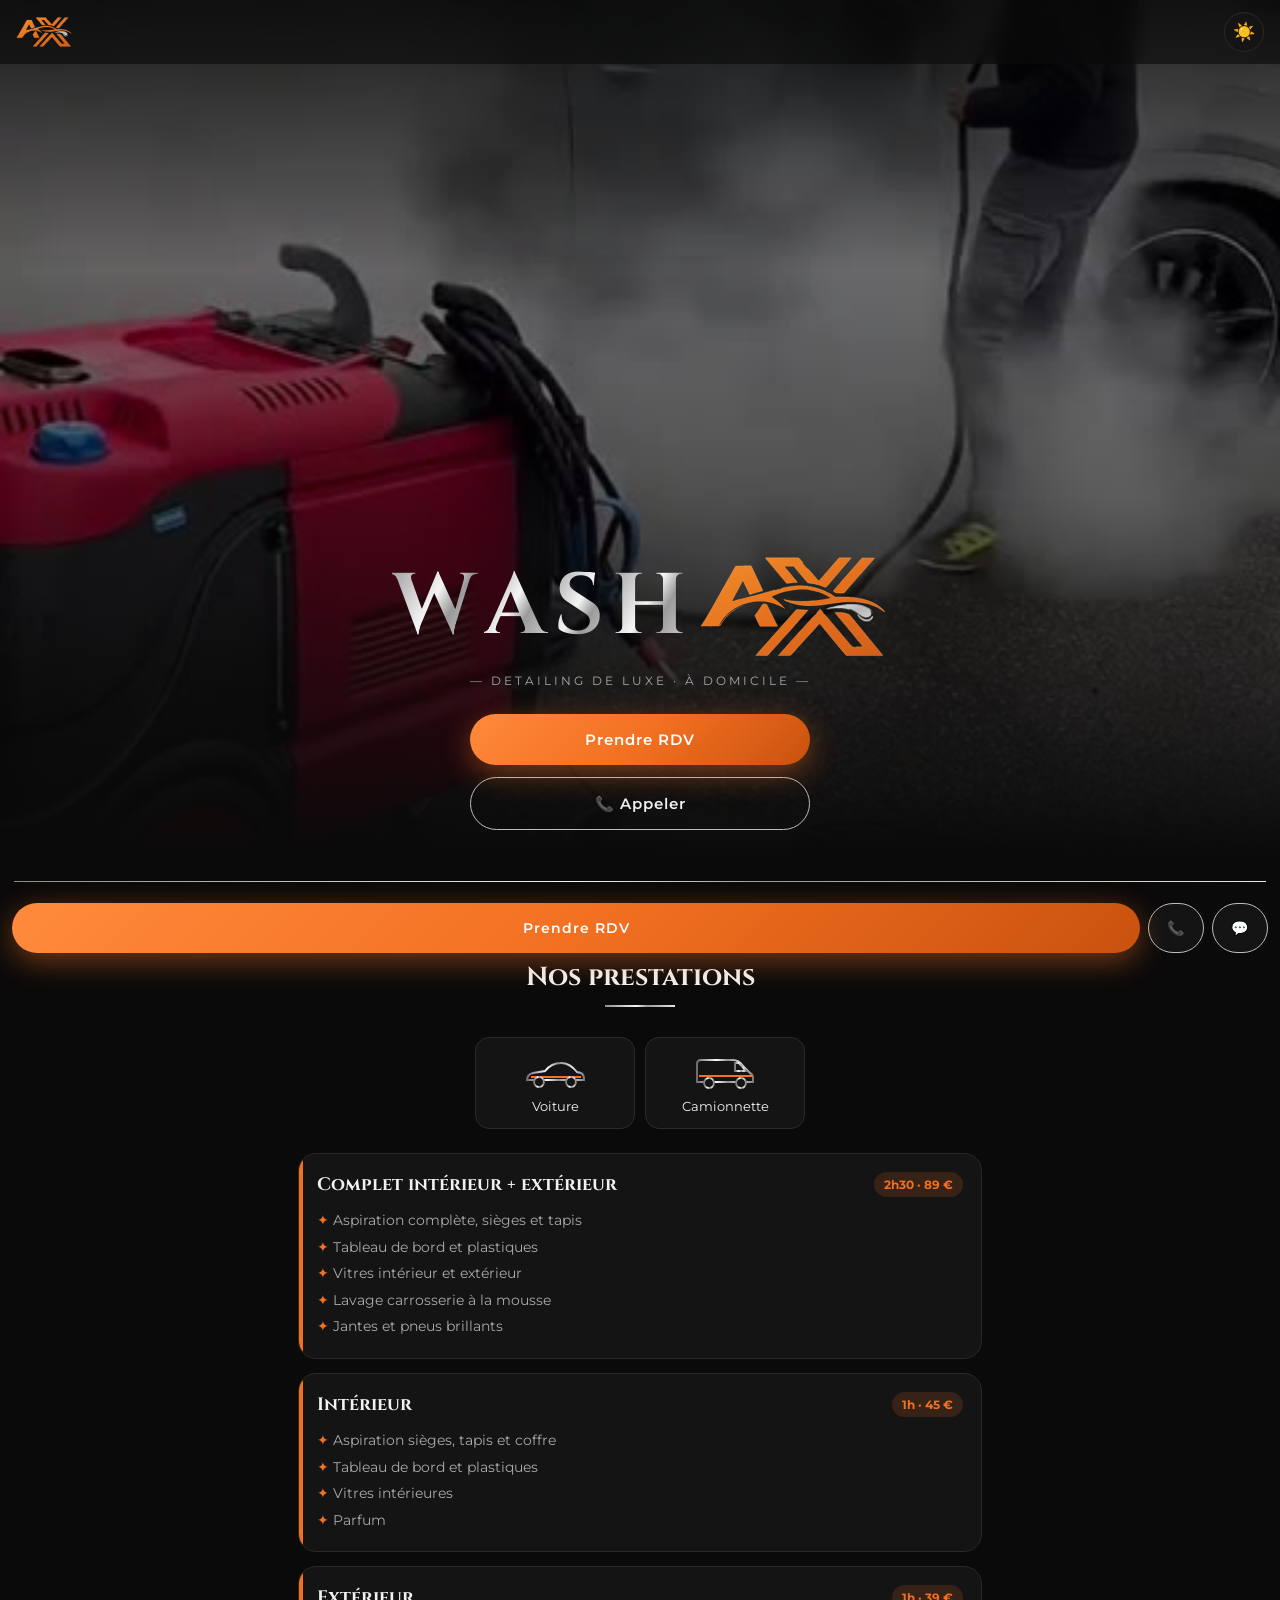
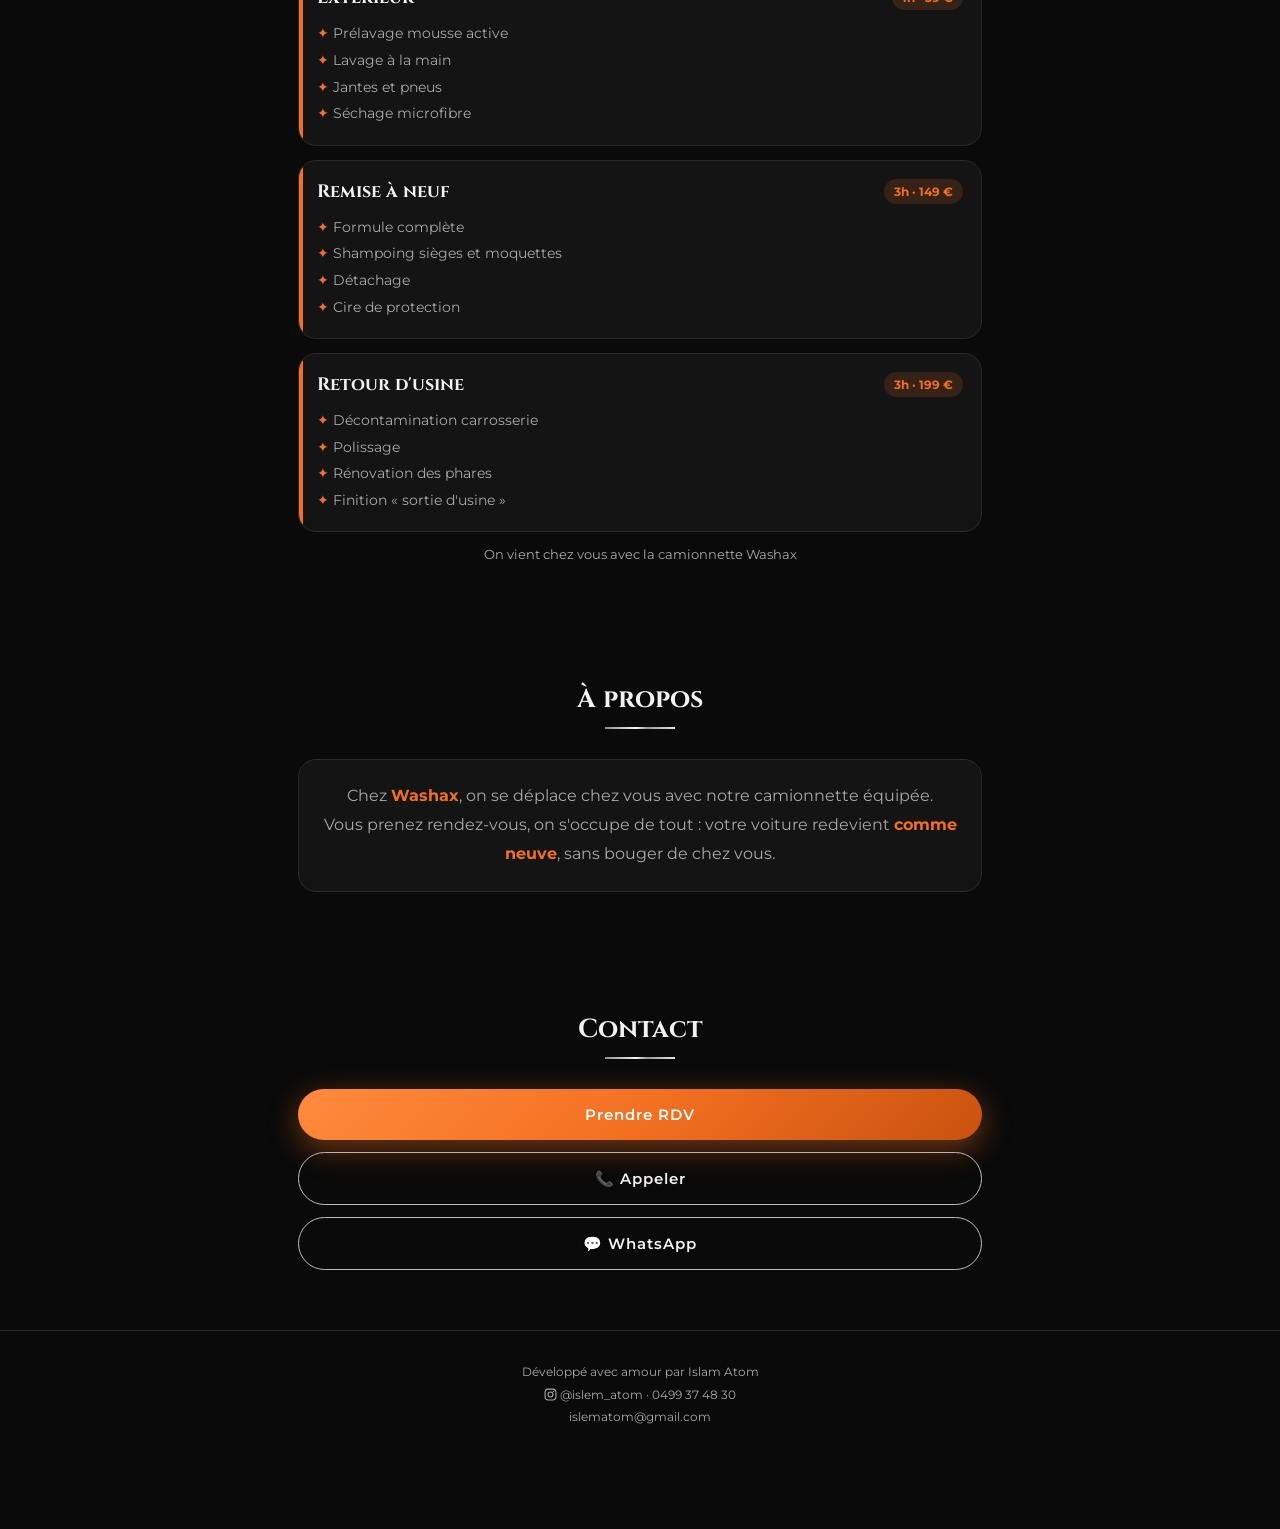
==== commit fa06174a: "Washax v6.3 : le logo en haut à gauche ouvre le panel (plus de cadenas) Co-Authored-By: Claude Opus " ====
--- a/index.html
+++ b/index.html
@@ -278,8 +278,7 @@
 <g id="roue"><circle r="27" fill="#0a0a0a"/><circle r="19" fill="url(#ag)"/><g stroke="#1a1a1a" stroke-width="4"><line y1="-17" y2="17"/><line x1="-16" y1="-5" x2="16" y2="5"/><line x1="-16" y1="5" x2="16" y2="-5"/></g><circle r="4" fill="#F37021"/></g>
 <symbol id="lg" viewBox="0 0 100 100"><circle cx="50" cy="50" r="46" fill="none" stroke="url(#ag)" stroke-width="2.5" class="d1"/><circle cx="50" cy="50" r="40" fill="none" stroke="#F37021" stroke-width=".8" class="d2"/><path d="M27 38L40 72L50 48L60 72L73 38" fill="none" stroke="url(#ag)" stroke-width="5" stroke-linejoin="round" stroke-linecap="round" class="d3"/><path d="M50 16C50 16 44 25 44 29A6 6 0 0 0 56 29C56 25 50 16 50 16Z" fill="#F37021" class="d4"/></symbol></defs></svg>
 <div class="top">
-  <button class="ic" onclick="ouvre('panel')" aria-label="Panel">🔒</button>
-  <div class="logo"><img src="[data-uri]" alt="Washax" style="height:30px;display:block"></div>
+  <div class="logo" role="button" aria-label="Panel Washax" onclick="ouvre('panel')" style="cursor:pointer"><img src="[data-uri]" alt="Washax" style="height:30px;display:block"></div>
   <button class="ic" id="th" onclick="theme()">☀️</button>
 </div>
 
@@ -397,7 +396,8 @@
 let FER=[];try{FER=JSON.parse(localStorage.getItem('wx_fer')||'[]')}catch(e){}
 const WXAPI='api.php';RDV=[];FER=[];
 const FI={'Complet int. + ext.':0,'Intérieur':1,'Extérieur':2,'Remise à neuf':3,"Retour d'usine":4};
-function chargePris(){return fetch(WXAPI+'?f=pris',{cache:'no-store'}).then(r=>r.json()).then(d=>{if(!d||!d.ok)return;RDV=d.pris.map((p,i)=>({id:i,d:p.date,h:+p.heure.slice(0,2)*60+ +p.heure.slice(3,5),f:FI[p.type]??0,st:'att'}));FER=d.fermes||[]}).catch(()=>{})}
+function chargePris(){return fetch(WXAPI+'?f=pris',{cache:'no-store'}).then(r=>r.json()).then(d=>{if(!d||!d.ok)return;RDV=d.pris.map((p,i)=>({id:i,d:p.date,h:+p.heure.slice(0,2)*60+ +p.heure.slice(3,5),f:FI[p.type]??0,m:p.min,st:'att'}));FER=d.fermes||[];
+if(d.formules)d.formules.forEach(x=>{const f=F.find(f=>f[4]==x.n);if(!f)return;if(x.min)f[1]=+x.min;if(x.prix!=null)f[3]=+x.prix;f[5]=x.on!==false});if(d.extras)EX=d.extras;majPrix()}).catch(()=>{})}
 chargePris();
 function sauveF(){try{localStorage.setItem('wx_fer',JSON.stringify(FER))}catch(e){}}
 let AV=new Date(),AS=null,AF=0;AV=new Date(AV.getFullYear(),AV.getMonth(),1);
@@ -449,7 +449,9 @@
 function ajoutRdv(k){k=k||iso(new Date(Date.now()+864e5));feuille(`<h3>Ajouter un RDV</h3><p>Pour les RDV pris par téléphone ou WhatsApp.</p><div style="display:grid;grid-template-columns:1fr 1fr;gap:8px"><input class="fi" id="an" placeholder="Prénom et nom"><input class="fi" id="at" type="tel" placeholder="Téléphone"></div><input class="fi" id="aa" placeholder="Adresse"><div style="display:grid;grid-template-columns:1fr 1fr;gap:8px"><input class="fi" id="am" placeholder="Marque"><select class="fi" id="af">${F.map((f,i)=>`<option value="${i}">${f[0]} (${hm(f[1])})</option>`).join('')}</select></div><div style="display:grid;grid-template-columns:1fr 1fr;gap:8px"><input class="fi" id="ad" type="date" value="${k}"><input class="fi" id="ah" type="time" value="10:00" step="1800"></div><div id="ae" style="color:#e74c3c;font-size:13px;margin-bottom:8px"></div><button class="b b1" style="width:100%" onclick="okAjout()">Ajouter au planning</button>`)}
 function okAjout(){if(!an.value||!at.value)return ae.textContent='Nom et téléphone obligatoires';const[x,y]=ah.value.split(':'),hh2=+x*60+ +y,f=+af.value,d=ad.value;const c=RDV.find(o=>o.d==d&&o.st!='ref'&&hh2<o.h+F[o.f][1]+30&&o.h<hh2+F[f][1]+30);if(c)return ae.textContent=`⛔ Déjà ${c.nom.split(' ')[0]} de ${hh(c.h)} à ${hh(c.h+F[c.f][1])} (+30 min de route)`;RDV.push({id:Date.now(),nom:an.value,tel:at.value,adr:aa.value||'—',v:'Voiture',m:am.value||'—',f,d,h:hh2,st:'ok'});sauve();AS=d;fermeF();pnl();toast('RDV ajouté ✓')}
 
-const F=[["Complet intérieur + extérieur",150,"Le plus demandé",89],["Intérieur",60,"Sièges, tapis, plastiques, vitres",45],["Extérieur",60,"Mousse, lavage main, jantes",39],["Remise à neuf",180,"Shampoing sièges, cire de protection",149],["Retour d'usine",180,"Polissage, phares, finition parfaite",199]];
+const F=[["Complet intérieur + extérieur",150,"Le plus demandé",89,"Complet int. + ext."],["Intérieur",60,"Sièges, tapis, plastiques, vitres",45,"Intérieur"],["Extérieur",60,"Mousse, lavage main, jantes",39,"Extérieur"],["Remise à neuf",180,"Shampoing sièges, cire de protection",149,"Remise à neuf"],["Retour d'usine",180,"Polissage, phares, finition parfaite",199,"Retour d'usine"]];
+let EX=[];const xs=()=>EX.filter(x=>(R.x||[]).includes(x.n)),tot=()=>F[R.f][3]+xs().reduce((a,x)=>a+(+x.prix||0),0),du=()=>F[R.f][1]+xs().reduce((a,x)=>a+(+x.min||0),0);
+function majPrix(){document.querySelectorAll('.pr').forEach((e,i)=>{const f=F[i];if(!f)return;const d=e.querySelector('.dur');if(d)d.textContent=hm(f[1])+' · '+f[3]+' €';e.style.display=f[5]===false?'none':''})}
 let PU={};try{PU=JSON.parse(localStorage.getItem('wx_pu')||'{}')}catch(e){}
 const tk=t=>(t||'').replace(/\D/g,'');
 function points(t){return RDV.filter(r=>tk(r.tel)==tk(t)&&r.st!='ref').reduce((a,r)=>a+(r.prix||F[r.f][3]),0)-(PU[tk(t)]||0)}
@@ -463,13 +465,13 @@
 function retour(){if(E>0&&E<6){E--;rend()}else fermeRes()}
 function choix(k,v){R[k]=v;rend();if(k=='d')setTimeout(()=>{const l=document.querySelector('#rb .lbl');l&&l.scrollIntoView({behavior:'smooth',block:'start'})},60);if(k!='h'&&k!='d')setTimeout(suite,250)}
 function valide(){return [R.v,R.m,R.f!=null,R.d&&R.h!=null,R.pre&&R.nom&&R.tel&&R.adr,1,1][E]}
-function suite(){if(!valide())return;if(E==5){if(R.envoi)return;R.envoi=1;const ty=F[R.f][0]=='Complet intérieur + extérieur'?'Complet int. + ext.':F[R.f][0],pay=(R.pay||'ligne')=='ligne'?'💳 paiement en ligne':'💶 paiement sur place';
+function suite(){if(!valide())return;if(E==5){if(R.envoi)return;R.envoi=1;const ty=F[R.f][4],pay='💶 à payer sur place';
 const bt=document.querySelector('#res .b1');if(bt){bt.dataset.t=bt.textContent;bt.textContent='Envoi…'}
-fetch(WXAPI,{method:'POST',headers:{'content-type':'application/json'},body:JSON.stringify({f:'demande',prenom:R.pre,nom:R.nom,tel:R.tel,email:R.mail||'',type:ty,date:R.d,heure:hh(R.h).padStart(5,'0'),voiture:R.v+' '+R.m,adresse:R.adr,prix:F[R.f][3]+' €',message:`🚗 ${R.v} ${R.m} · 📍 ${R.adr}${R.note?' · '+R.note:''} · ${pay} ${F[R.f][3]} €`})}).then(r=>r.json()).catch(()=>({ok:false,erreur:'Pas de connexion, réessayez'})).then(d=>{R.envoi=0;if(bt)bt.textContent=bt.dataset.t;
+fetch(WXAPI,{method:'POST',headers:{'content-type':'application/json'},body:JSON.stringify({f:'demande',prenom:R.pre,nom:R.nom,tel:R.tel,email:R.mail||'',type:ty,date:R.d,heure:hh(R.h).padStart(5,'0'),voiture:R.v+' '+R.m,adresse:R.adr,prix:tot()+' €',extras:xs().map(x=>x.n),message:`🚗 ${R.v} ${R.m} · 📍 ${R.adr}${R.note?' · '+R.note:''} · ${pay} ${tot()} €`})}).then(r=>r.json()).catch(()=>({ok:false,erreur:'Pas de connexion, réessayez'})).then(d=>{R.envoi=0;if(bt)bt.textContent=bt.dataset.t;
 if(!d.ok){toast(d.erreur||'Oups, réessayez');if(/créneau|fermé/.test(d.erreur||'')){R.h=null;E=3;chargePris().then(rend)}return}
 E=6;rend();fete()});return}if(E==6){fermeRes();return}E++;rend()}
 const TR=30;
-function libres(k,du){const x=new Date(k);if(x.getDay()==0||(typeof FER!='undefined'&&FER.includes(k)))return null;const occ=RDV.filter(r=>r.d==k&&r.st!='ref'),L=[];for(let m=480;m+du<=1140;m+=30)L.push([m,occ.some(r=>m<r.h+F[r.f][1]+TR&&r.h<m+du+TR)]);return L}
+function libres(k,du){const x=new Date(k);if(x.getDay()==0||(typeof FER!='undefined'&&FER.includes(k)))return null;const occ=RDV.filter(r=>r.d==k&&r.st!='ref'),L=[];for(let m=480;m+du<=1140;m+=30)L.push([m,occ.some(r=>m<r.h+(r.m||F[r.f][1])+TR&&r.h<m+du+TR)]);return L}
 const iso=x=>x.getFullYear()+'-'+String(x.getMonth()+1).padStart(2,'0')+'-'+String(x.getDate()).padStart(2,'0');
 const jl=k=>new Date(k).toLocaleDateString('fr-BE',{weekday:'long',day:'numeric',month:'long'});
 function cal(){const t=new Date();t.setHours(0,0,0,0);R.cm=R.cm??0;const m0=new Date(t.getFullYear(),t.getMonth()+R.cm,1),du=F[R.f][1];let g='';const dec=(m0.getDay()+6)%7;for(let i=0;i<dec;i++)g+='<span></span>';
@@ -479,14 +481,14 @@
 document.getElementById('rt').textContent=T[E];document.getElementById('pg').style.width=((E+1)/7*100)+'%';let h='';
 if(E==0)h=`<div class="q">Quel véhicule ?</div><div class="qs">On vient chez vous avec la camionnette Washax.</div><div class="ch g2"><button class="op ${R.v=='Voiture'?'sel':''}" onclick="choix('v','Voiture')">${ICV}Voiture</button><button class="op ${R.v=='Camionnette'?'sel':''}" onclick="choix('v','Camionnette')">${ICC}Camionnette</button></div>`;
 if(E==1)h=`<div class="q">Quelle marque ?</div><div class="qs">Tapez les premières lettres.</div><input class="fi" id="mq" placeholder="🔍  Rechercher : BMW, Audi, Porsche…" value="${R.mq||''}" oninput="R.mq=this.value;grille()" autocomplete="off"><div class="ch g2" id="mg" style="grid-template-columns:repeat(3,1fr)"></div>`;
-if(E==2)h=`<div class="q">Quelle formule ?</div><div class="qs">Durée sur place, chez vous.</div><div class="ch">${F.map((f,i)=>`<button class="op ${R.f===i?'sel':''}" onclick="choix('f',${i})"><span>${f[0]}<small>${f[2]}</small></span><span style="text-align:right"><b style="color:var(--or);font-size:17px">${f[3]} €</b><br><span class="dur">${hm(f[1])}</span></span></button>`).join('')}</div>`;
+if(E==2)h=`<div class="q">Quelle formule ?</div><div class="qs">Durée sur place, chez vous.</div><div class="ch">${F.map((f,i)=>f[5]===false?'':`<button class="op ${R.f===i?'sel':''}" onclick="choix('f',${i})"><span>${f[0]}<small>${f[2]}</small></span><span style="text-align:right"><b style="color:var(--or);font-size:17px">${f[3]} €</b><br><span class="dur">${hm(f[1])}</span></span></button>`).join('')}</div>`;
 if(E==3){let sl='';if(R.d){const L=libres(R.d,F[R.f][1])||[];sl=`<div class="lbl">${jl(R.d)} · l'heure</div><div class="sl">${L.map(([m,p])=>`<button class="slt ${R.h===m?'sel':''}" ${p?'disabled':''} onclick="choix('h',${m})"><b>${hh(m)}</b><span>${p?'Pris':'→ fini vers '+hh(m+F[R.f][1])}</span></button>`).join('')}</div>`}
 h=`<div class="qs">${F[R.f][0]} · ${hm(F[R.f][1])}</div>${cal()}${sl||'<div class="qs" style="text-align:center;margin-top:14px">Choisissez un jour libre 👆</div>'}`}
 if(E==4)h=`<div class="q">Vos coordonnées</div><div class="qs">Pour vous confirmer le rendez-vous.</div><div style="display:grid;grid-template-columns:1fr 1fr;gap:8px"><input class="fi" placeholder="Prénom" value="${R.pre||''}" oninput="R.pre=this.value;btn()" autocomplete="given-name"><input class="fi" placeholder="Nom" value="${R.nom||''}" oninput="R.nom=this.value;btn()" autocomplete="family-name"></div><input class="fi" type="tel" placeholder="Téléphone" value="${R.tel||''}" oninput="R.tel=this.value;btn()" autocomplete="tel"><input class="fi" placeholder="Adresse où laver la voiture" value="${R.adr||''}" oninput="R.adr=this.value;btn()" autocomplete="street-address"><input class="fi" type="email" placeholder="E-mail (facultatif)" value="${R.mail||''}" oninput="R.mail=this.value" autocomplete="email">`;
-if(E==5)h=`<div class="recap">🚗 <b>${R.v}</b> · ${R.m}<br>✨ ${F[R.f][0]} (${hm(F[R.f][1])})<br>📅 ${jl(R.d)}<br>⏱️ Sur place de <b>${hh(R.h)} à ${hh(R.h+F[R.f][1])}</b> (${hm(F[R.f][1])})<br>📍 ${R.adr}<br>👤 ${R.pre} ${R.nom} · ${R.tel}</div><div class="recap" style="margin-top:10px;display:flex;justify-content:space-between;align-items:center"><span>Total</span><b style="font-size:22px;font-family:Cinzel">${F[R.f][3]} €</b></div>${points(R.tel)>0?`<div class="abs" style="margin-top:10px"><span>⭐</span><span>Vous avez <b>${points(R.tel)} points</b> fidélité.${points(R.tel)>=200?' Vous pouvez avoir <b>20 € de réduction</b>, Washax vous l\'appliquera.':''}</span></div>`:''}<div class="lbl">Paiement</div><div class="canal">${[['ligne','💳 Payer en ligne'],['place','💶 Sur place']].map(([k,t])=>`<button class="${(R.pay||'ligne')==k?'on':''}" onclick="R.pay='${k}';rend()">${t}</button>`).join('')}</div><div class="qs" style="margin-top:-2px">${(R.pay||'ligne')=='ligne'?'Carte bancaire, Bancontact, Apple Pay ou Google Pay. Paiement sécurisé.':'Vous payez à Washax après le lavage (cash ou carte).'}</div><p class="abs"><span>✦</span><span><b>Un imprévu ?</b> Prévenez-nous simplement <b>24 h à l'avance</b>, le créneau pourra servir à un autre client.</span></p><div class="lbl">Une note pour Washax <small>(facultatif)</small></div><textarea class="fi" rows="3" placeholder="Code de la porte, parking, état de la voiture…" oninput="R.note=this.value">${R.note||''}</textarea><p class="small">En envoyant votre demande, vous acceptez notre politique de confidentialité.</p>`;
-if(E==6)h=`<div class="ok"><svg viewBox="0 0 100 100"><circle cx="50" cy="50" r="44" fill="none" stroke="#F37021" stroke-width="4"/><path d="M30 52l14 14 26-30" fill="none" stroke="#F37021" stroke-width="6" stroke-linecap="round" stroke-linejoin="round"/></svg><span class="etin" style="top:22px;left:calc(50% + 50px);animation-delay:3.1s">✦</span><span class="etin" style="top:110px;left:calc(50% - 70px);animation-delay:3.4s;color:#F37021">✦</span><span class="etin" style="top:10px;left:calc(50% - 50px);animation-delay:3.7s;font-size:12px">✦</span><h4>Merci ${R.pre} ! ✨</h4><p>Votre demande est bien envoyée.<br>Vous allez recevoir un message<br>de confirmation par SMS ou WhatsApp.<br><br><b style="color:var(--txt)">${jl(R.d)}<br>de ${hh(R.h)} à ${hh(R.h+F[R.f][1])}</b><br>${R.adr}<br><br>${(R.pay||'ligne')=='ligne'?`💳 Paiement de <b>${F[R.f][3]} €</b> accepté ✓`:`💶 À payer sur place : <b>${F[R.f][3]} €</b>`}<br>⭐ +${F[R.f][3]} points fidélité</p></div>`;
+if(E==5)h=`<div class="recap">🚗 <b>${R.v}</b> · ${R.m}<br>✨ ${F[R.f][0]} (${hm(F[R.f][1])})${xs().map(x=>`<br>➕ ${x.n}`).join('')}<br>📅 ${jl(R.d)}<br>⏱️ Sur place de <b>${hh(R.h)} à ${hh(R.h+du())}</b> (${hm(du())})<br>📍 ${R.adr}<br>👤 ${R.pre} ${R.nom} · ${R.tel}</div><div class="recap" style="margin-top:10px;display:flex;justify-content:space-between;align-items:center"><span>Total</span><b style="font-size:22px;font-family:Cinzel">${tot()} €</b></div>${EX.length?`<div class="lbl">Options en plus <small>(facultatif)</small></div><div class="ch">${EX.map(x=>`<button class="op ${(R.x||[]).includes(x.n)?'sel':''}" onclick="R.x=R.x||[];R.x=R.x.includes('${x.n.replace(/'/g,"\\'")}')?R.x.filter(n=>n!='${x.n.replace(/'/g,"\\'")}'):R.x.concat('${x.n.replace(/'/g,"\\'")}');rend()"><span>${x.n}${+x.min?`<small>+ ${hm(+x.min)}</small>`:''}</span><b style="color:var(--or)">+ ${x.prix} €</b></button>`).join('')}</div>`:''}${points(R.tel)>0?`<div class="abs" style="margin-top:10px"><span>⭐</span><span>Vous avez <b>${points(R.tel)} points</b> fidélité.${points(R.tel)>=200?' Vous pouvez avoir <b>20 € de réduction</b>, Washax vous l\'appliquera.':''}</span></div>`:''}<p class="abs"><span>💶</span><span>Vous payez à Washax <b>après le lavage</b> (cash ou carte).</span></p><p class="abs"><span>✦</span><span><b>Un imprévu ?</b> Prévenez-nous simplement <b>24 h à l'avance</b>, le créneau pourra servir à un autre client.</span></p><div class="lbl">Une note pour Washax <small>(facultatif)</small></div><textarea class="fi" rows="3" placeholder="Code de la porte, parking, état de la voiture…" oninput="R.note=this.value">${R.note||''}</textarea><p class="small">En envoyant votre demande, vous acceptez notre politique de confidentialité.</p>`;
+if(E==6)h=`<div class="ok"><svg viewBox="0 0 100 100"><circle cx="50" cy="50" r="44" fill="none" stroke="#F37021" stroke-width="4"/><path d="M30 52l14 14 26-30" fill="none" stroke="#F37021" stroke-width="6" stroke-linecap="round" stroke-linejoin="round"/></svg><span class="etin" style="top:22px;left:calc(50% + 50px);animation-delay:3.1s">✦</span><span class="etin" style="top:110px;left:calc(50% - 70px);animation-delay:3.4s;color:#F37021">✦</span><span class="etin" style="top:10px;left:calc(50% - 50px);animation-delay:3.7s;font-size:12px">✦</span><h4>Merci ${R.pre} ! ✨</h4><p>Votre demande est bien envoyée.<br>Vous allez recevoir un message<br>de confirmation par SMS ou WhatsApp.<br><br><b style="color:var(--txt)">${jl(R.d)}<br>de ${hh(R.h)} à ${hh(R.h+du())}</b><br>${R.adr}<br><br>💶 À payer après le lavage : <b>${tot()} €</b><br>⭐ +${tot()} points fidélité</p></div>`;
 document.getElementById('rb').innerHTML=`<div class="st">${h}</div>`;if(E==1)grille();btn()}
-function btn(){const b=document.getElementById('rn');b.disabled=!valide();b.textContent=E==5?((R.pay||'ligne')=='ligne'?`Payer ${F[R.f][3]} € et réserver ✦`:'Envoyer ma demande ✦'):E==6?'Fermer':'Continuer';b.parentNode.style.display=(E<2&&!R[E?'m':'v'])||E==2?'none':''}
+function btn(){const b=document.getElementById('rn');b.disabled=!valide();b.textContent=E==5?'Envoyer ma demande ✦':E==6?'Fermer':'Continuer';b.parentNode.style.display=(E<2&&!R[E?'m':'v'])||E==2?'none':''}
 function grille(){const q=(R.mq||'').trim().toLowerCase().normalize('NFD').replace(/[̀-ͯ]/g,'');let L=MQ.filter(m=>m.toLowerCase().normalize('NFD').replace(/[̀-ͯ]/g,'').includes(q));if(q)L.sort((a,b)=>(b.toLowerCase().startsWith(q))-(a.toLowerCase().startsWith(q)));let h=L.map(m=>`<button class="op ${R.m==m?'sel':''}" style="padding:14px 4px;font-size:14px" onclick="choix('m','${m}')">${m}</button>`).join('');if(q&&!L.length)h=`<button class="op" style="grid-column:1/-1;padding:14px" onclick="choix('m',R.mq.trim())">Choisir « ${R.mq.trim()} »</button>`;document.getElementById('mg').innerHTML=h}
 function fete(){const o=document.createElement('div');o.className='mousse';let h='<div class="vague">'+Array.from({length:16},(_,i)=>`<b style="left:${i*6.6-4}%;width:${70+Math.random()*60}px;height:${70+Math.random()*60}px;top:${-30-Math.random()*25}px"></b>`).join('')+'</div>';for(let i=0;i<70;i++){const z=10+Math.random()*60;h+=`<i style="width:${z}px;height:${z}px;left:${Math.random()*100}%;animation-duration:${1.6+Math.random()*1.8}s;animation-delay:${Math.random()*1.2}s"></i>`}o.innerHTML=h;document.body.appendChild(o);setTimeout(()=>o.classList.add('fin'),2300);setTimeout(()=>o.remove(),3400)}
 addEventListener('scroll',()=>document.getElementById('bas').classList.toggle('on',scrollY>innerHeight*.7),{passive:true});
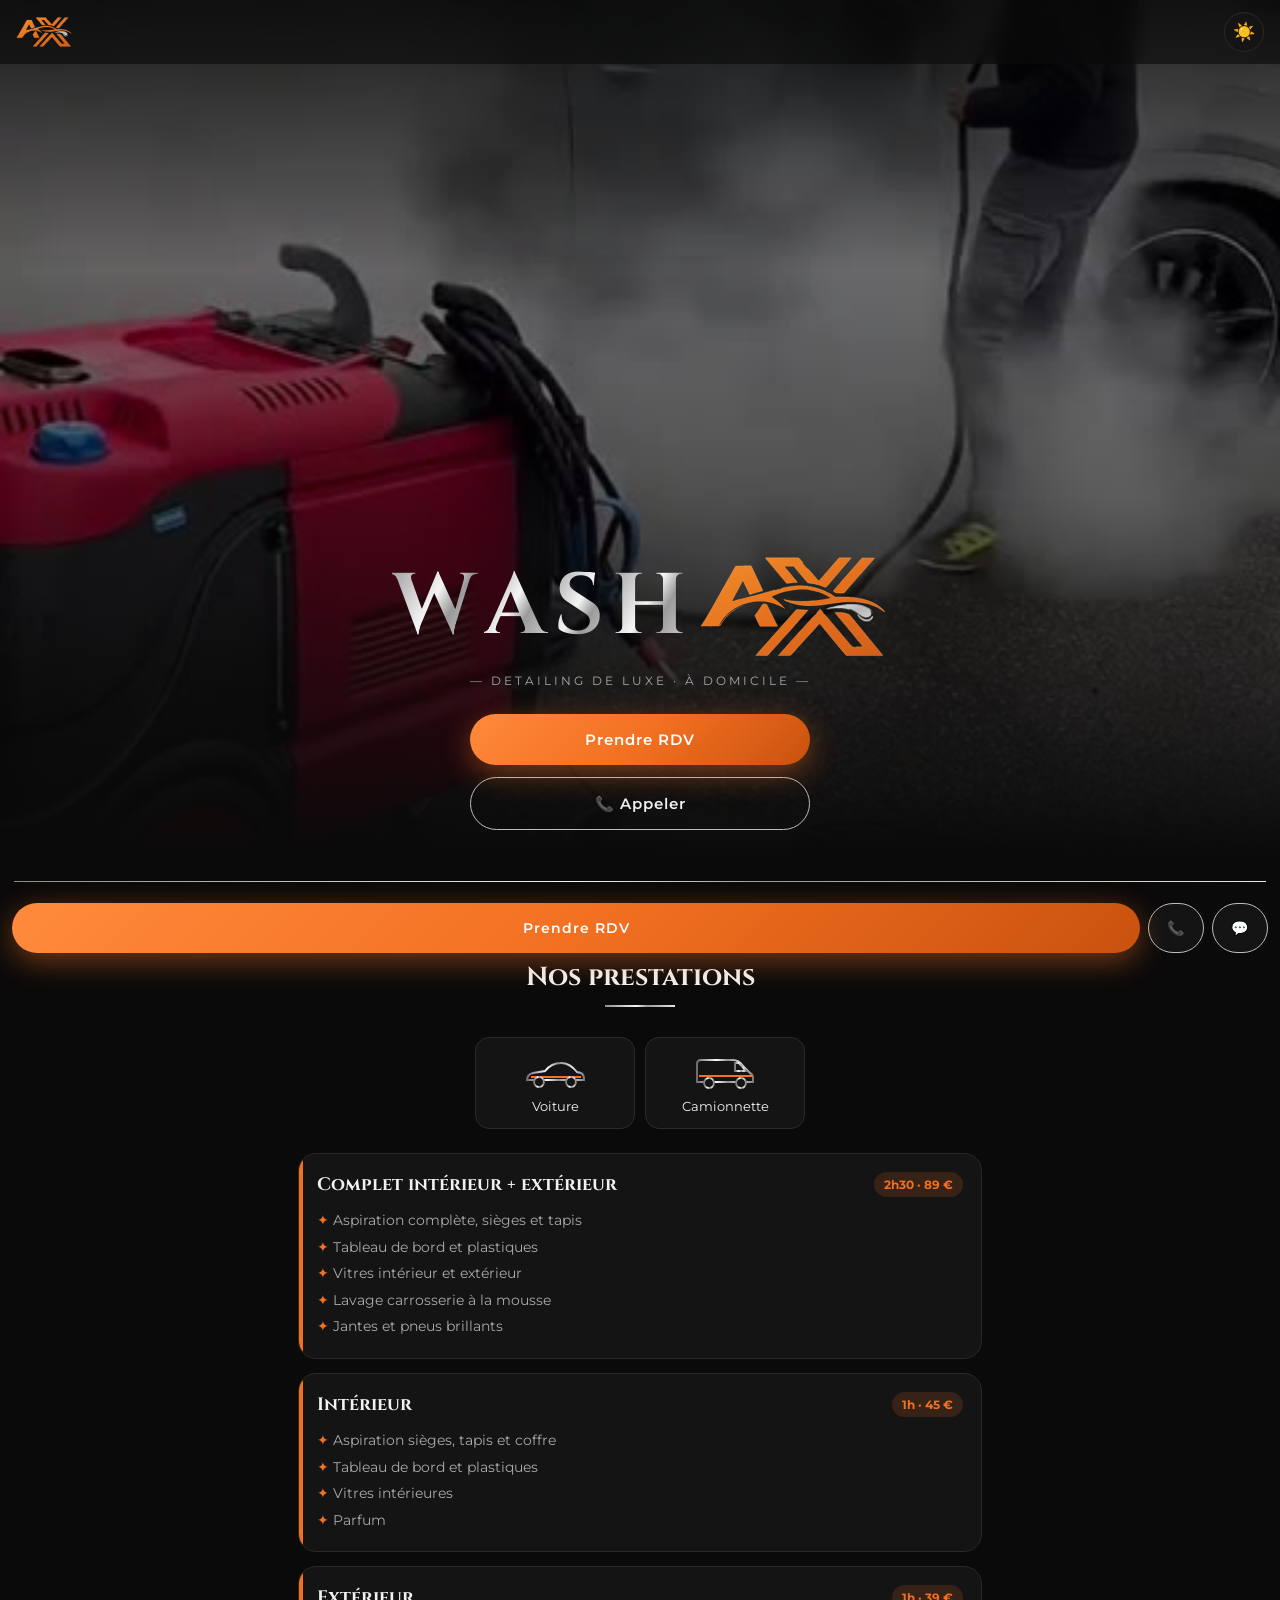
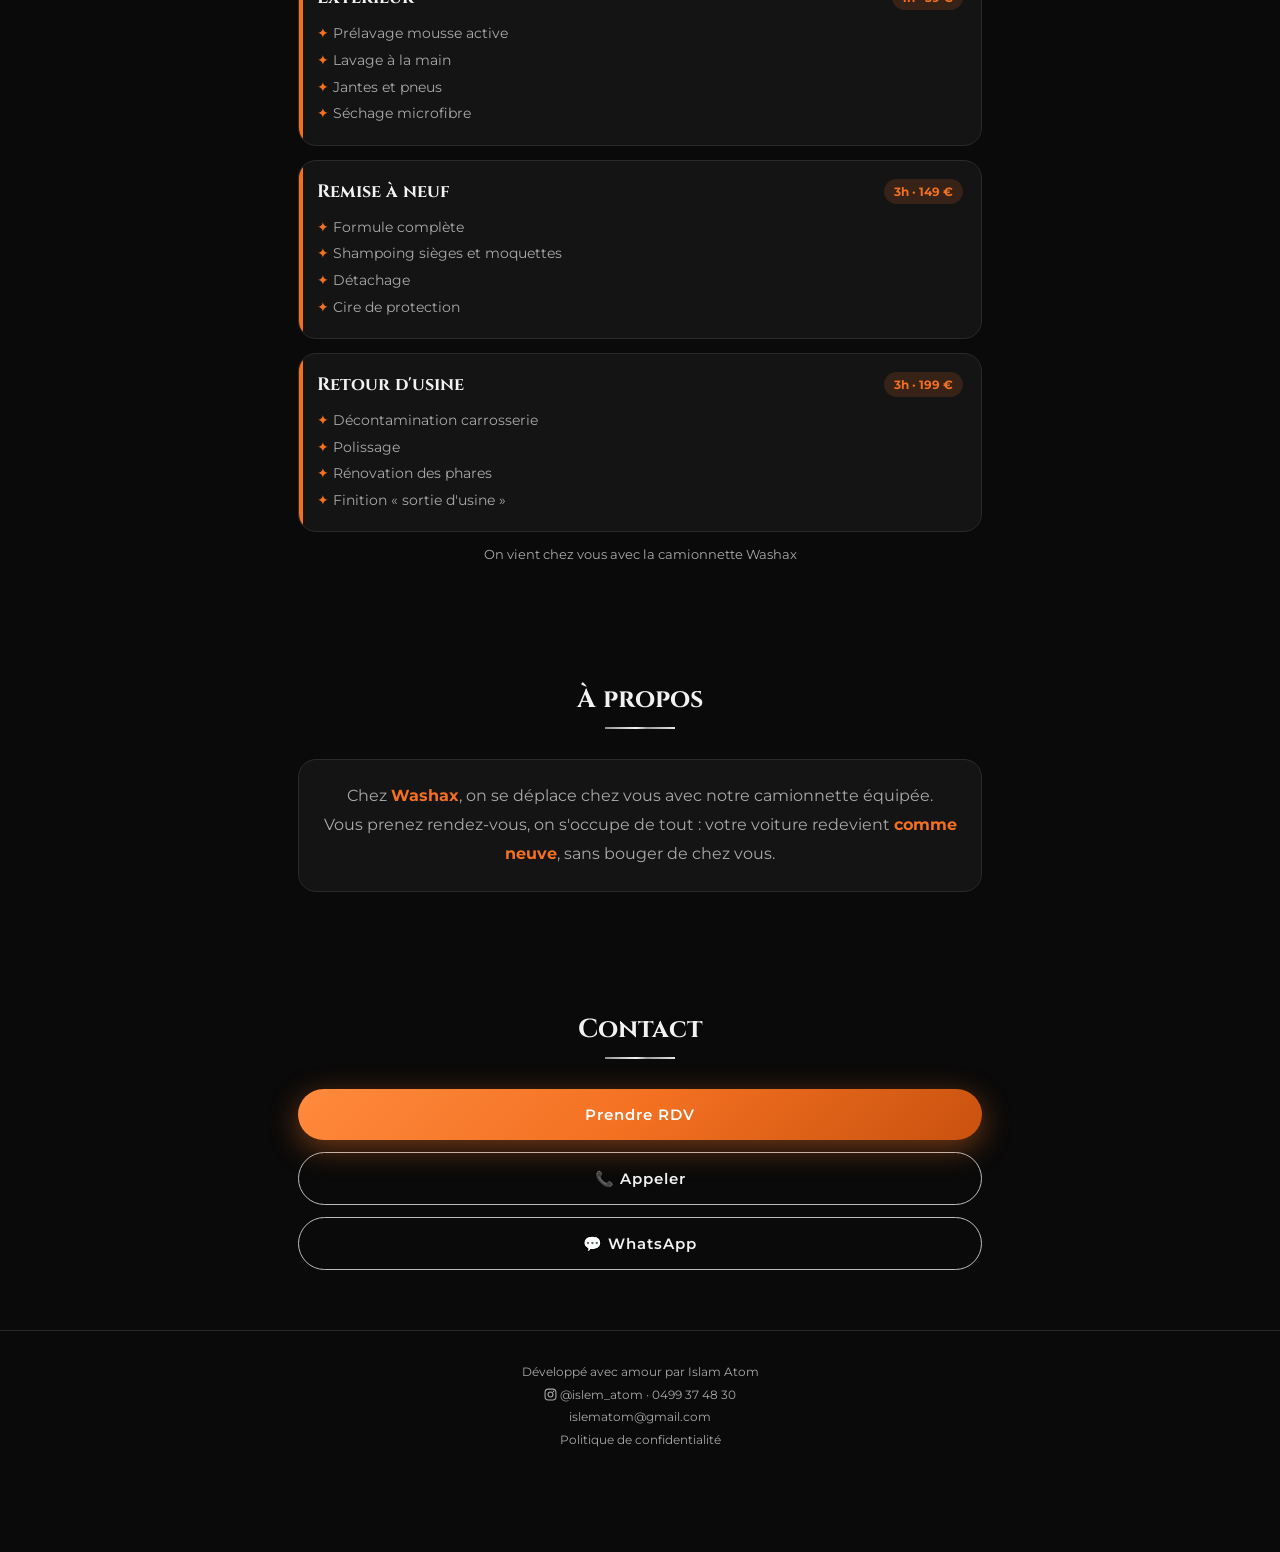
==== commit e5063a66: "Washax v6.5 : page de confidentialité (RGPD), lien dans le pied de page et le formulaire, redirectio" ====
--- a/index.html
+++ b/index.html
@@ -3,6 +3,8 @@
 <head>
 <meta charset="UTF-8">
 <meta name="viewport" content="width=device-width,initial-scale=1">
+<script>if(/github\.io$/.test(location.hostname))location.replace('https://washax.com/'+location.pathname.replace(/^\/washax\/?/,'')+location.search+location.hash);</script>
+<link rel="canonical" href="https://washax.com/">
 <title>Washax · Lavage auto à domicile</title>
 <meta name="theme-color" content="#0a0a0a">
 <link rel="icon" type="image/png" href="icone-48.png"><link rel="apple-touch-icon" href="icone-180.png">
@@ -364,7 +366,8 @@
 <footer>
   Développé avec amour par Islam Atom<br>
   <a href="https://instagram.com/islem_atom"><svg width="13" height="13" viewBox="0 0 24 24" style="vertical-align:-2px"><rect x="2" y="2" width="20" height="20" rx="6" fill="none" stroke="currentColor" stroke-width="2"/><circle cx="12" cy="12" r="4.5" fill="none" stroke="currentColor" stroke-width="2"/><circle cx="17.5" cy="6.5" r="1.3" fill="currentColor"/></svg> @islem_atom</a> · <a href="tel:+32499374830">0499 37 48 30</a><br>
-  <a href="mailto:islematom@gmail.com">islematom@gmail.com</a>
+  <a href="mailto:islematom@gmail.com">islematom@gmail.com</a><br>
+  <a href="confidentialite.html">Politique de confidentialité</a>
 </footer>
 
 <div class="bas" id="bas"><button class="b b1" onclick="ouvre('rdv')">Prendre RDV</button><a class="b b2" href="tel:+32000000000">📞</a><a class="b b2" href="https://wa.me/32000000000">💬</a></div>
@@ -484,7 +487,7 @@
 if(E==2)h=`<div class="q">Quelle formule ?</div><div class="qs">Durée sur place, chez vous.</div><div class="ch">${F.map((f,i)=>f[5]===false?'':`<button class="op ${R.f===i?'sel':''}" onclick="choix('f',${i})"><span>${f[0]}<small>${f[2]}</small></span><span style="text-align:right"><b style="color:var(--or);font-size:17px">${f[3]} €</b><br><span class="dur">${hm(f[1])}</span></span></button>`).join('')}</div>`;
 if(E==3){let sl='';if(R.d){const L=libres(R.d,F[R.f][1])||[];sl=`<div class="lbl">${jl(R.d)} · l'heure</div><div class="sl">${L.map(([m,p])=>`<button class="slt ${R.h===m?'sel':''}" ${p?'disabled':''} onclick="choix('h',${m})"><b>${hh(m)}</b><span>${p?'Pris':'→ fini vers '+hh(m+F[R.f][1])}</span></button>`).join('')}</div>`}
 h=`<div class="qs">${F[R.f][0]} · ${hm(F[R.f][1])}</div>${cal()}${sl||'<div class="qs" style="text-align:center;margin-top:14px">Choisissez un jour libre 👆</div>'}`}
-if(E==4)h=`<div class="q">Vos coordonnées</div><div class="qs">Pour vous confirmer le rendez-vous.</div><div style="display:grid;grid-template-columns:1fr 1fr;gap:8px"><input class="fi" placeholder="Prénom" value="${R.pre||''}" oninput="R.pre=this.value;btn()" autocomplete="given-name"><input class="fi" placeholder="Nom" value="${R.nom||''}" oninput="R.nom=this.value;btn()" autocomplete="family-name"></div><input class="fi" type="tel" placeholder="Téléphone" value="${R.tel||''}" oninput="R.tel=this.value;btn()" autocomplete="tel"><input class="fi" placeholder="Adresse où laver la voiture" value="${R.adr||''}" oninput="R.adr=this.value;btn()" autocomplete="street-address"><input class="fi" type="email" placeholder="E-mail (facultatif)" value="${R.mail||''}" oninput="R.mail=this.value" autocomplete="email">`;
+if(E==4)h=`<div class="q">Vos coordonnées</div><div class="qs">Pour vous confirmer le rendez-vous.</div><div style="display:grid;grid-template-columns:1fr 1fr;gap:8px"><input class="fi" placeholder="Prénom" value="${R.pre||''}" oninput="R.pre=this.value;btn()" autocomplete="given-name"><input class="fi" placeholder="Nom" value="${R.nom||''}" oninput="R.nom=this.value;btn()" autocomplete="family-name"></div><input class="fi" type="tel" placeholder="Téléphone" value="${R.tel||''}" oninput="R.tel=this.value;btn()" autocomplete="tel"><input class="fi" placeholder="Adresse où laver la voiture" value="${R.adr||''}" oninput="R.adr=this.value;btn()" autocomplete="street-address"><input class="fi" type="email" placeholder="E-mail (facultatif)" value="${R.mail||''}" oninput="R.mail=this.value" autocomplete="email"><div class="qs" style="font-size:11px;margin-top:8px">Vos coordonnées servent uniquement à organiser votre lavage. <a href="confidentialite.html" target="_blank" style="color:inherit">Confidentialité</a></div>`;
 if(E==5)h=`<div class="recap">🚗 <b>${R.v}</b> · ${R.m}<br>✨ ${F[R.f][0]} (${hm(F[R.f][1])})${xs().map(x=>`<br>➕ ${x.n}`).join('')}<br>📅 ${jl(R.d)}<br>⏱️ Sur place de <b>${hh(R.h)} à ${hh(R.h+du())}</b> (${hm(du())})<br>📍 ${R.adr}<br>👤 ${R.pre} ${R.nom} · ${R.tel}</div><div class="recap" style="margin-top:10px;display:flex;justify-content:space-between;align-items:center"><span>Total</span><b style="font-size:22px;font-family:Cinzel">${tot()} €</b></div>${EX.length?`<div class="lbl">Options en plus <small>(facultatif)</small></div><div class="ch">${EX.map(x=>`<button class="op ${(R.x||[]).includes(x.n)?'sel':''}" onclick="R.x=R.x||[];R.x=R.x.includes('${x.n.replace(/'/g,"\\'")}')?R.x.filter(n=>n!='${x.n.replace(/'/g,"\\'")}'):R.x.concat('${x.n.replace(/'/g,"\\'")}');rend()"><span>${x.n}${+x.min?`<small>+ ${hm(+x.min)}</small>`:''}</span><b style="color:var(--or)">+ ${x.prix} €</b></button>`).join('')}</div>`:''}${points(R.tel)>0?`<div class="abs" style="margin-top:10px"><span>⭐</span><span>Vous avez <b>${points(R.tel)} points</b> fidélité.${points(R.tel)>=200?' Vous pouvez avoir <b>20 € de réduction</b>, Washax vous l\'appliquera.':''}</span></div>`:''}<p class="abs"><span>💶</span><span>Vous payez à Washax <b>après le lavage</b> (cash ou carte).</span></p><p class="abs"><span>✦</span><span><b>Un imprévu ?</b> Prévenez-nous simplement <b>24 h à l'avance</b>, le créneau pourra servir à un autre client.</span></p><div class="lbl">Une note pour Washax <small>(facultatif)</small></div><textarea class="fi" rows="3" placeholder="Code de la porte, parking, état de la voiture…" oninput="R.note=this.value">${R.note||''}</textarea><p class="small">En envoyant votre demande, vous acceptez notre politique de confidentialité.</p>`;
 if(E==6)h=`<div class="ok"><svg viewBox="0 0 100 100"><circle cx="50" cy="50" r="44" fill="none" stroke="#F37021" stroke-width="4"/><path d="M30 52l14 14 26-30" fill="none" stroke="#F37021" stroke-width="6" stroke-linecap="round" stroke-linejoin="round"/></svg><span class="etin" style="top:22px;left:calc(50% + 50px);animation-delay:3.1s">✦</span><span class="etin" style="top:110px;left:calc(50% - 70px);animation-delay:3.4s;color:#F37021">✦</span><span class="etin" style="top:10px;left:calc(50% - 50px);animation-delay:3.7s;font-size:12px">✦</span><h4>Merci ${R.pre} ! ✨</h4><p>Votre demande est bien envoyée.<br>Vous allez recevoir un message<br>de confirmation par SMS ou WhatsApp.<br><br><b style="color:var(--txt)">${jl(R.d)}<br>de ${hh(R.h)} à ${hh(R.h+du())}</b><br>${R.adr}<br><br>💶 À payer après le lavage : <b>${tot()} €</b><br>⭐ +${tot()} points fidélité</p></div>`;
 document.getElementById('rb').innerHTML=`<div class="st">${h}</div>`;if(E==1)grille();btn()}
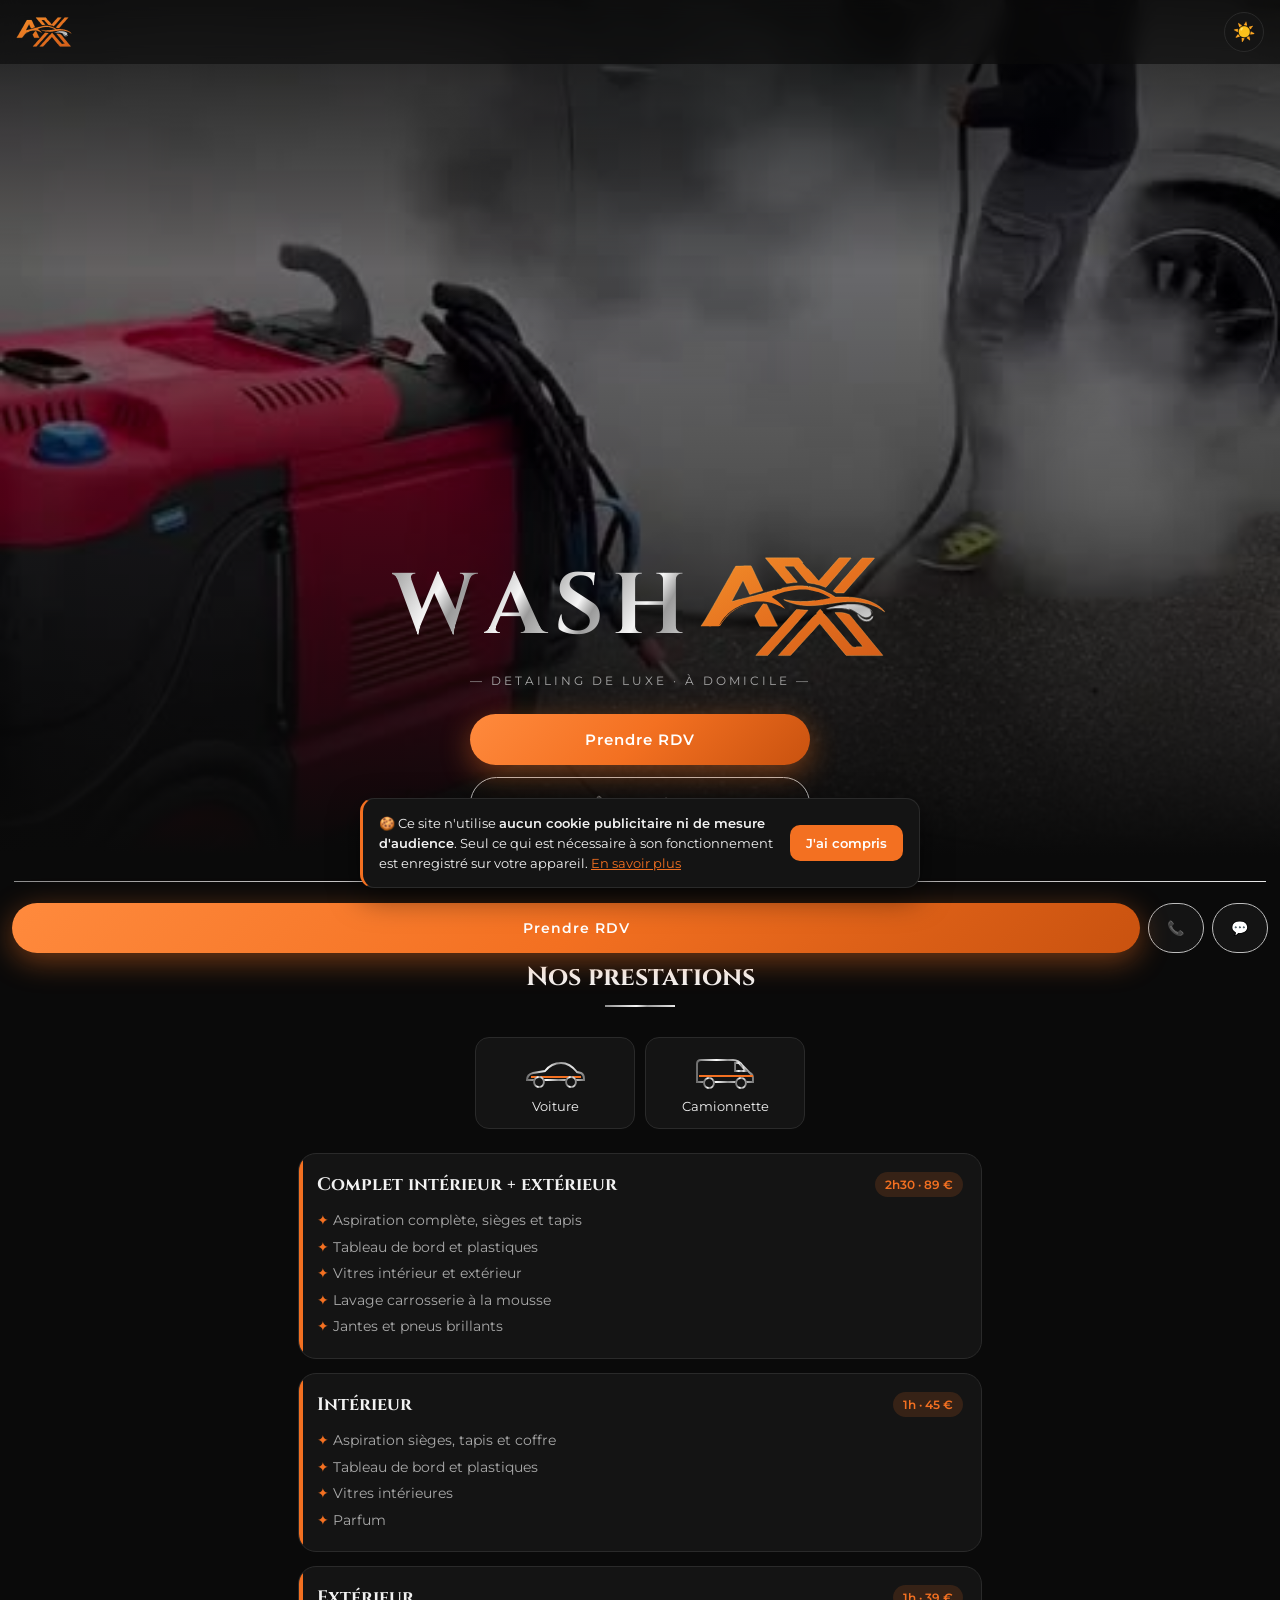
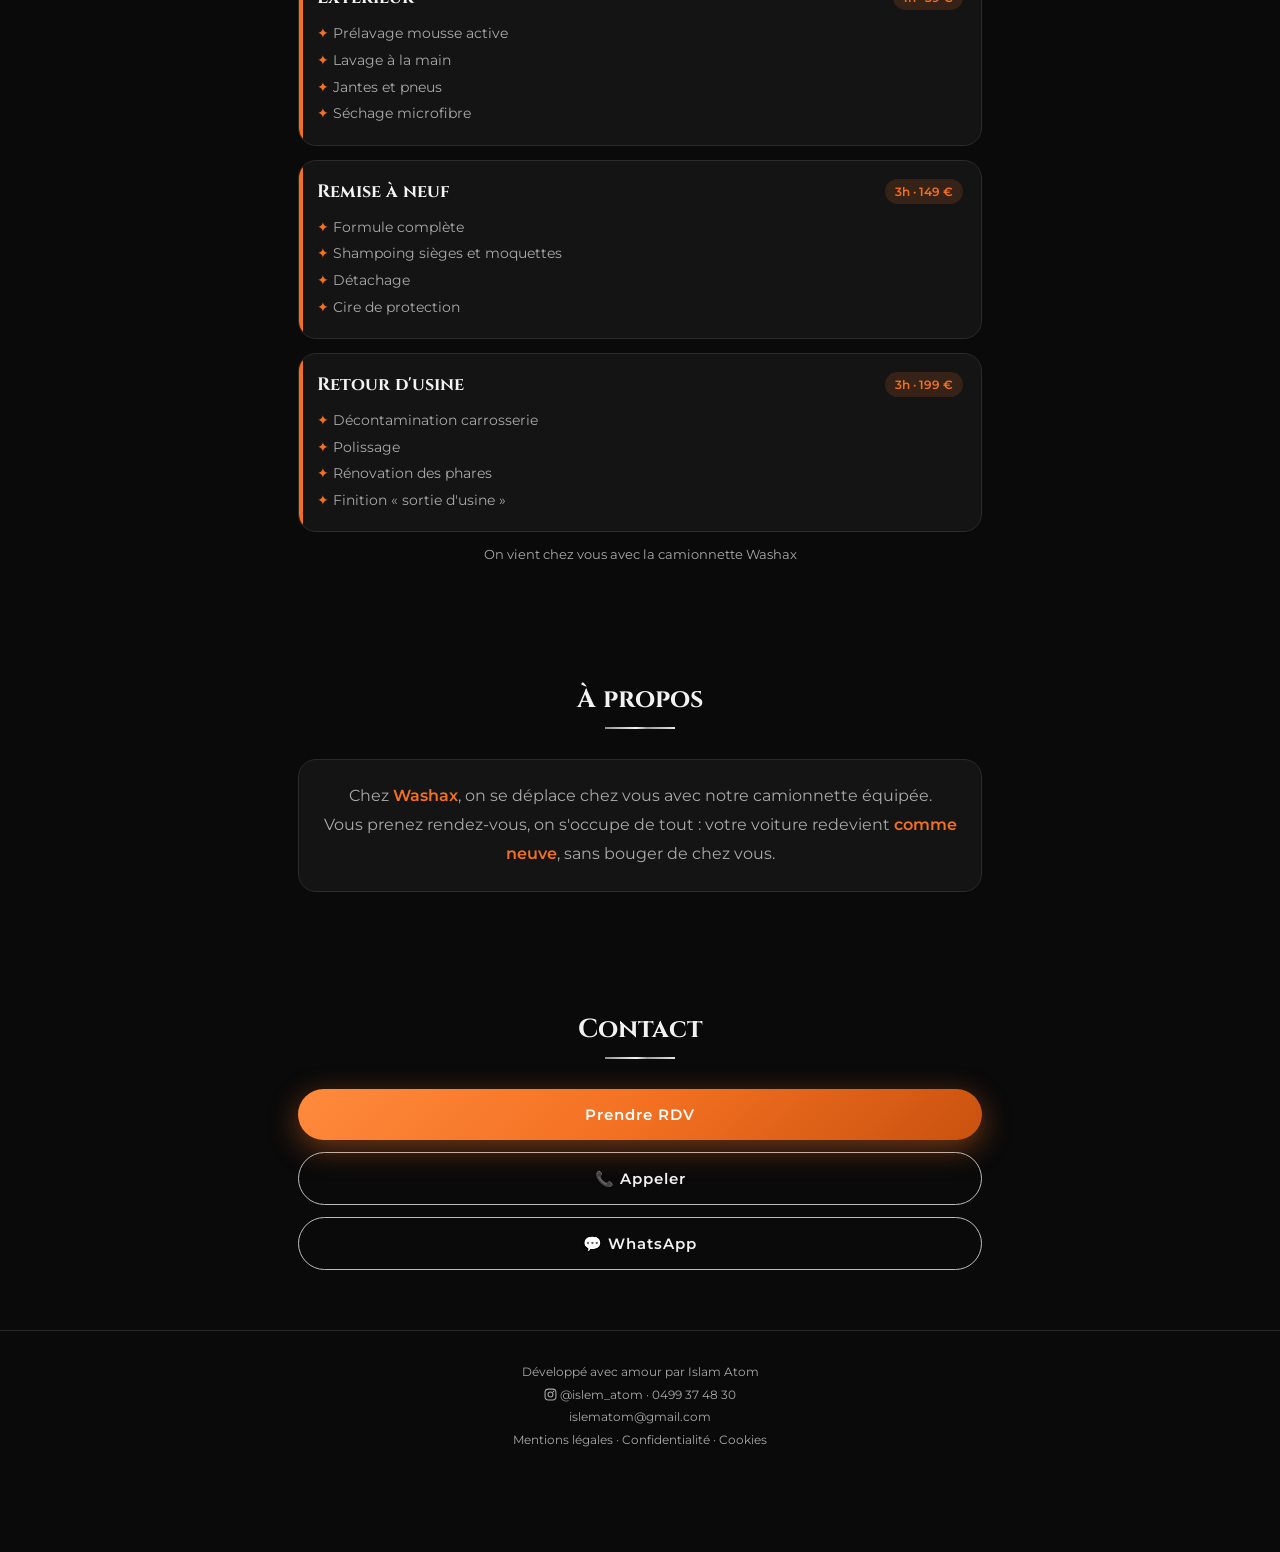
==== commit 6de0f22a: "Washax v6.6 : mentions légales, bandeau cookies, politique cookies, polices hébergées sur washax.com" ====
--- a/index.html
+++ b/index.html
@@ -10,7 +10,7 @@
 <link rel="icon" type="image/png" href="icone-48.png"><link rel="apple-touch-icon" href="icone-180.png">
 <meta property="og:title" content="Washax · Lavage auto de luxe à domicile"><meta property="og:description" content="Réservez votre lavage en ligne : on vient chez vous avec la camionnette Washax."><meta property="og:image" content="https://washax.com/og.jpg?v=2"><meta property="og:image:width" content="1200"><meta property="og:image:height" content="630"><meta property="og:type" content="website"><meta name="twitter:card" content="summary_large_image">
 
-<link href="https://fonts.googleapis.com/css2?family=Cinzel:wght@500;700&family=Montserrat:wght@300;400;600&display=swap" rel="stylesheet">
+<link href="polices/site.css" rel="stylesheet">
 <style>
 :root{--bg:#0a0a0a;--card:#141414;--txt:#f2f2f2;--sub:#a9a9a9;--or:#F37021;--ag:linear-gradient(120deg,#8d8d8d,#f5f5f5 45%,#9a9a9a 60%,#e8e8e8);--line:#2a2a2a}
 body.jour{--bg:#f5f2ee;--card:#fff;--txt:#151515;--sub:#666;--line:#e3ddd5}
@@ -367,8 +367,9 @@
   Développé avec amour par Islam Atom<br>
   <a href="https://instagram.com/islem_atom"><svg width="13" height="13" viewBox="0 0 24 24" style="vertical-align:-2px"><rect x="2" y="2" width="20" height="20" rx="6" fill="none" stroke="currentColor" stroke-width="2"/><circle cx="12" cy="12" r="4.5" fill="none" stroke="currentColor" stroke-width="2"/><circle cx="17.5" cy="6.5" r="1.3" fill="currentColor"/></svg> @islem_atom</a> · <a href="tel:+32499374830">0499 37 48 30</a><br>
   <a href="mailto:islematom@gmail.com">islematom@gmail.com</a><br>
-  <a href="confidentialite.html">Politique de confidentialité</a>
+  <a href="mentions-legales.html">Mentions légales</a> · <a href="confidentialite.html">Confidentialité</a> · <a href="confidentialite.html#cookies">Cookies</a>
 </footer>
+<script src="rgpd.js"></script>
 
 <div class="bas" id="bas"><button class="b b1" onclick="ouvre('rdv')">Prendre RDV</button><a class="b b2" href="tel:+32000000000">📞</a><a class="b b2" href="https://wa.me/32000000000">💬</a></div>
 <div class="modal" id="m" onclick="if(event.target==this)this.classList.remove('on')">
--- a/polices/site.css
+++ b/polices/site.css
@@ -0,0 +1,81 @@
+/* Polices hébergées sur washax.com (aucun appel à Google, RGPD) */
+@font-face {
+  font-family: 'Cinzel';
+  font-style: normal;
+  font-weight: 500;
+  font-display: swap;
+  src: url(Cinzel-53a6c326.woff2) format('woff2');
+  unicode-range: U+0100-02BA, U+02BD-02C5, U+02C7-02CC, U+02CE-02D7, U+02DD-02FF, U+0304, U+0308, U+0329, U+1D00-1DBF, U+1E00-1E9F, U+1EF2-1EFF, U+2020, U+20A0-20AB, U+20AD-20C4, U+2113, U+2C60-2C7F, U+A720-A7FF;
+}
+@font-face {
+  font-family: 'Cinzel';
+  font-style: normal;
+  font-weight: 500;
+  font-display: swap;
+  src: url(Cinzel-63551c15.woff2) format('woff2');
+  unicode-range: U+0000-00FF, U+0131, U+0152-0153, U+02BB-02BC, U+02C6, U+02DA, U+02DC, U+0304, U+0308, U+0329, U+2000-206F, U+20AC, U+2122, U+2191, U+2193, U+2212, U+2215, U+FEFF, U+FFFD;
+}
+@font-face {
+  font-family: 'Cinzel';
+  font-style: normal;
+  font-weight: 700;
+  font-display: swap;
+  src: url(Cinzel-53a6c326.woff2) format('woff2');
+  unicode-range: U+0100-02BA, U+02BD-02C5, U+02C7-02CC, U+02CE-02D7, U+02DD-02FF, U+0304, U+0308, U+0329, U+1D00-1DBF, U+1E00-1E9F, U+1EF2-1EFF, U+2020, U+20A0-20AB, U+20AD-20C4, U+2113, U+2C60-2C7F, U+A720-A7FF;
+}
+@font-face {
+  font-family: 'Cinzel';
+  font-style: normal;
+  font-weight: 700;
+  font-display: swap;
+  src: url(Cinzel-63551c15.woff2) format('woff2');
+  unicode-range: U+0000-00FF, U+0131, U+0152-0153, U+02BB-02BC, U+02C6, U+02DA, U+02DC, U+0304, U+0308, U+0329, U+2000-206F, U+20AC, U+2122, U+2191, U+2193, U+2212, U+2215, U+FEFF, U+FFFD;
+}
+@font-face {
+  font-family: 'Montserrat';
+  font-style: normal;
+  font-weight: 300;
+  font-display: swap;
+  src: url(Montserrat-ccd96bf8.woff2) format('woff2');
+  unicode-range: U+0100-02BA, U+02BD-02C5, U+02C7-02CC, U+02CE-02D7, U+02DD-02FF, U+0304, U+0308, U+0329, U+1D00-1DBF, U+1E00-1E9F, U+1EF2-1EFF, U+2020, U+20A0-20AB, U+20AD-20C4, U+2113, U+2C60-2C7F, U+A720-A7FF;
+}
+@font-face {
+  font-family: 'Montserrat';
+  font-style: normal;
+  font-weight: 300;
+  font-display: swap;
+  src: url(Montserrat-e56e84e5.woff2) format('woff2');
+  unicode-range: U+0000-00FF, U+0131, U+0152-0153, U+02BB-02BC, U+02C6, U+02DA, U+02DC, U+0304, U+0308, U+0329, U+2000-206F, U+20AC, U+2122, U+2191, U+2193, U+2212, U+2215, U+FEFF, U+FFFD;
+}
+@font-face {
+  font-family: 'Montserrat';
+  font-style: normal;
+  font-weight: 400;
+  font-display: swap;
+  src: url(Montserrat-ccd96bf8.woff2) format('woff2');
+  unicode-range: U+0100-02BA, U+02BD-02C5, U+02C7-02CC, U+02CE-02D7, U+02DD-02FF, U+0304, U+0308, U+0329, U+1D00-1DBF, U+1E00-1E9F, U+1EF2-1EFF, U+2020, U+20A0-20AB, U+20AD-20C4, U+2113, U+2C60-2C7F, U+A720-A7FF;
+}
+@font-face {
+  font-family: 'Montserrat';
+  font-style: normal;
+  font-weight: 400;
+  font-display: swap;
+  src: url(Montserrat-e56e84e5.woff2) format('woff2');
+  unicode-range: U+0000-00FF, U+0131, U+0152-0153, U+02BB-02BC, U+02C6, U+02DA, U+02DC, U+0304, U+0308, U+0329, U+2000-206F, U+20AC, U+2122, U+2191, U+2193, U+2212, U+2215, U+FEFF, U+FFFD;
+}
+@font-face {
+  font-family: 'Montserrat';
+  font-style: normal;
+  font-weight: 600;
+  font-display: swap;
+  src: url(Montserrat-ccd96bf8.woff2) format('woff2');
+  unicode-range: U+0100-02BA, U+02BD-02C5, U+02C7-02CC, U+02CE-02D7, U+02DD-02FF, U+0304, U+0308, U+0329, U+1D00-1DBF, U+1E00-1E9F, U+1EF2-1EFF, U+2020, U+20A0-20AB, U+20AD-20C4, U+2113, U+2C60-2C7F, U+A720-A7FF;
+}
+@font-face {
+  font-family: 'Montserrat';
+  font-style: normal;
+  font-weight: 600;
+  font-display: swap;
+  src: url(Montserrat-e56e84e5.woff2) format('woff2');
+  unicode-range: U+0000-00FF, U+0131, U+0152-0153, U+02BB-02BC, U+02C6, U+02DA, U+02DC, U+0304, U+0308, U+0329, U+2000-206F, U+20AC, U+2122, U+2191, U+2193, U+2212, U+2215, U+FEFF, U+FFFD;
+}
